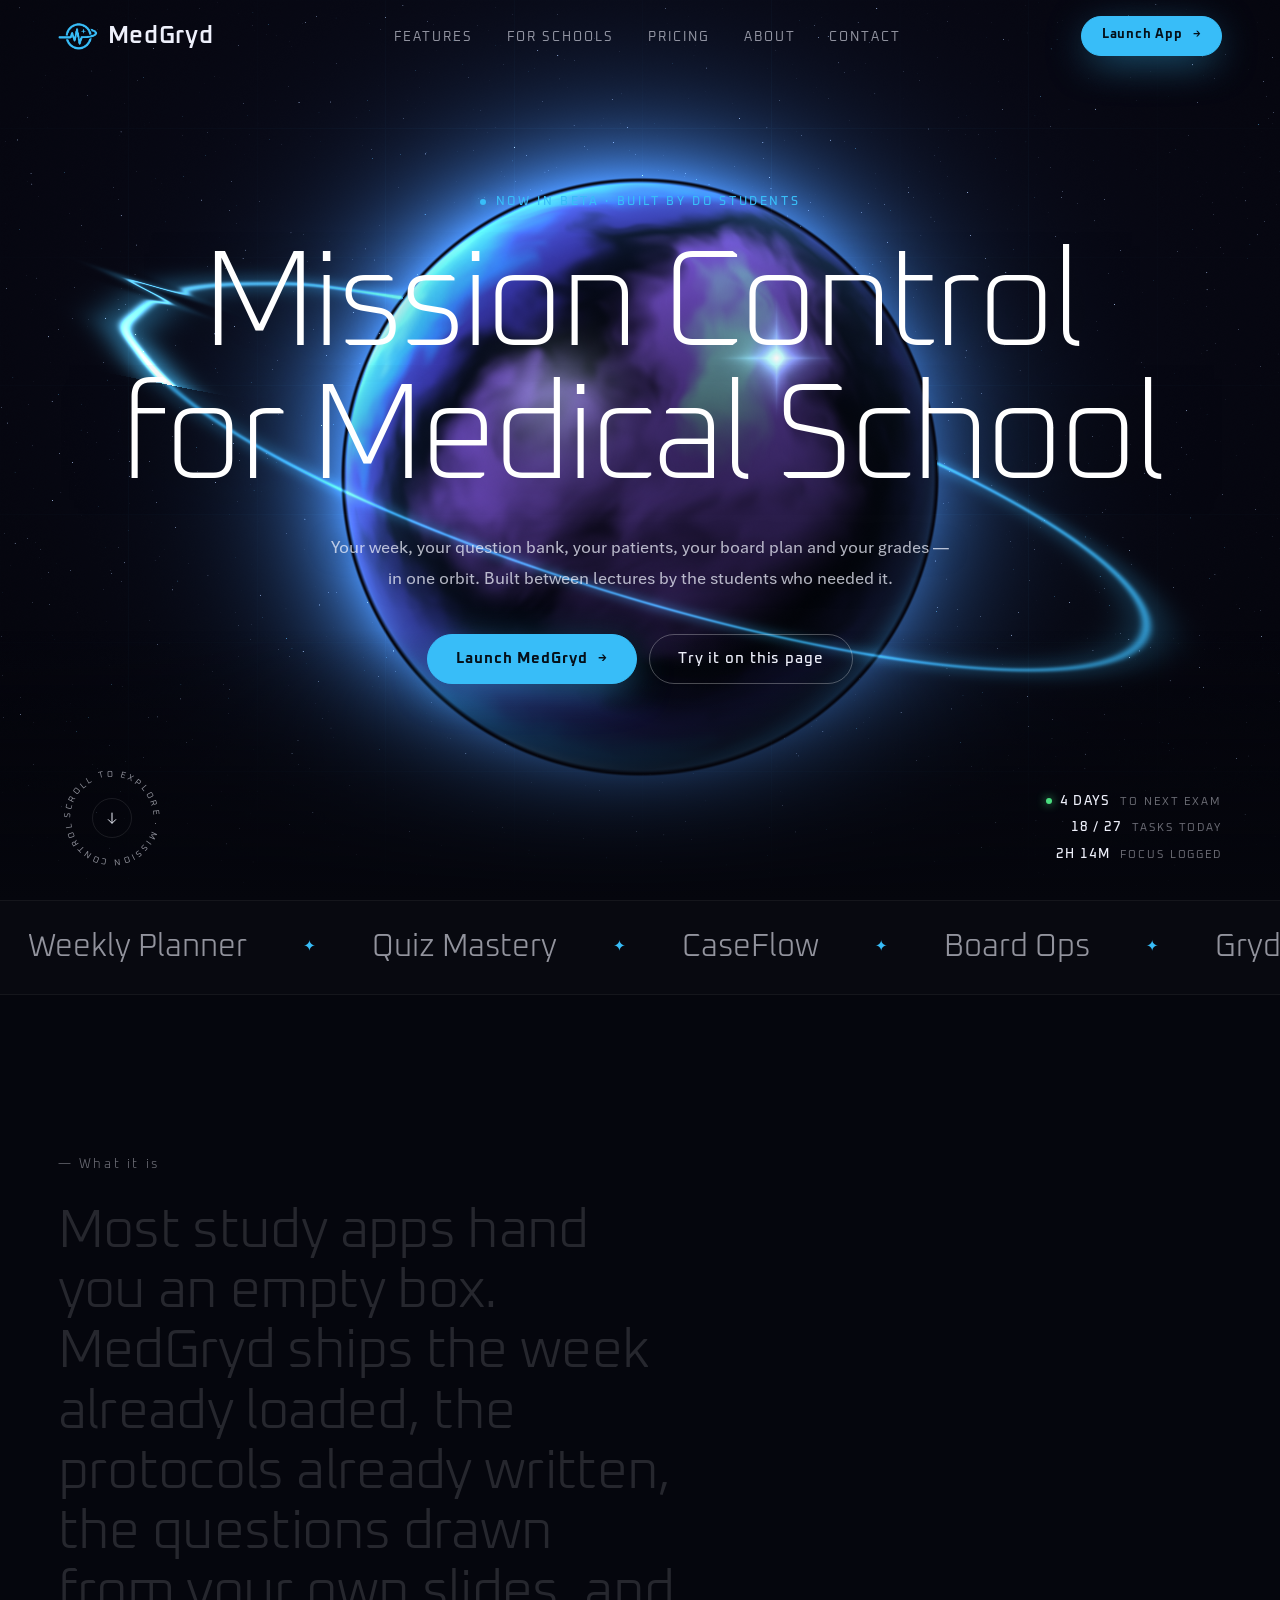
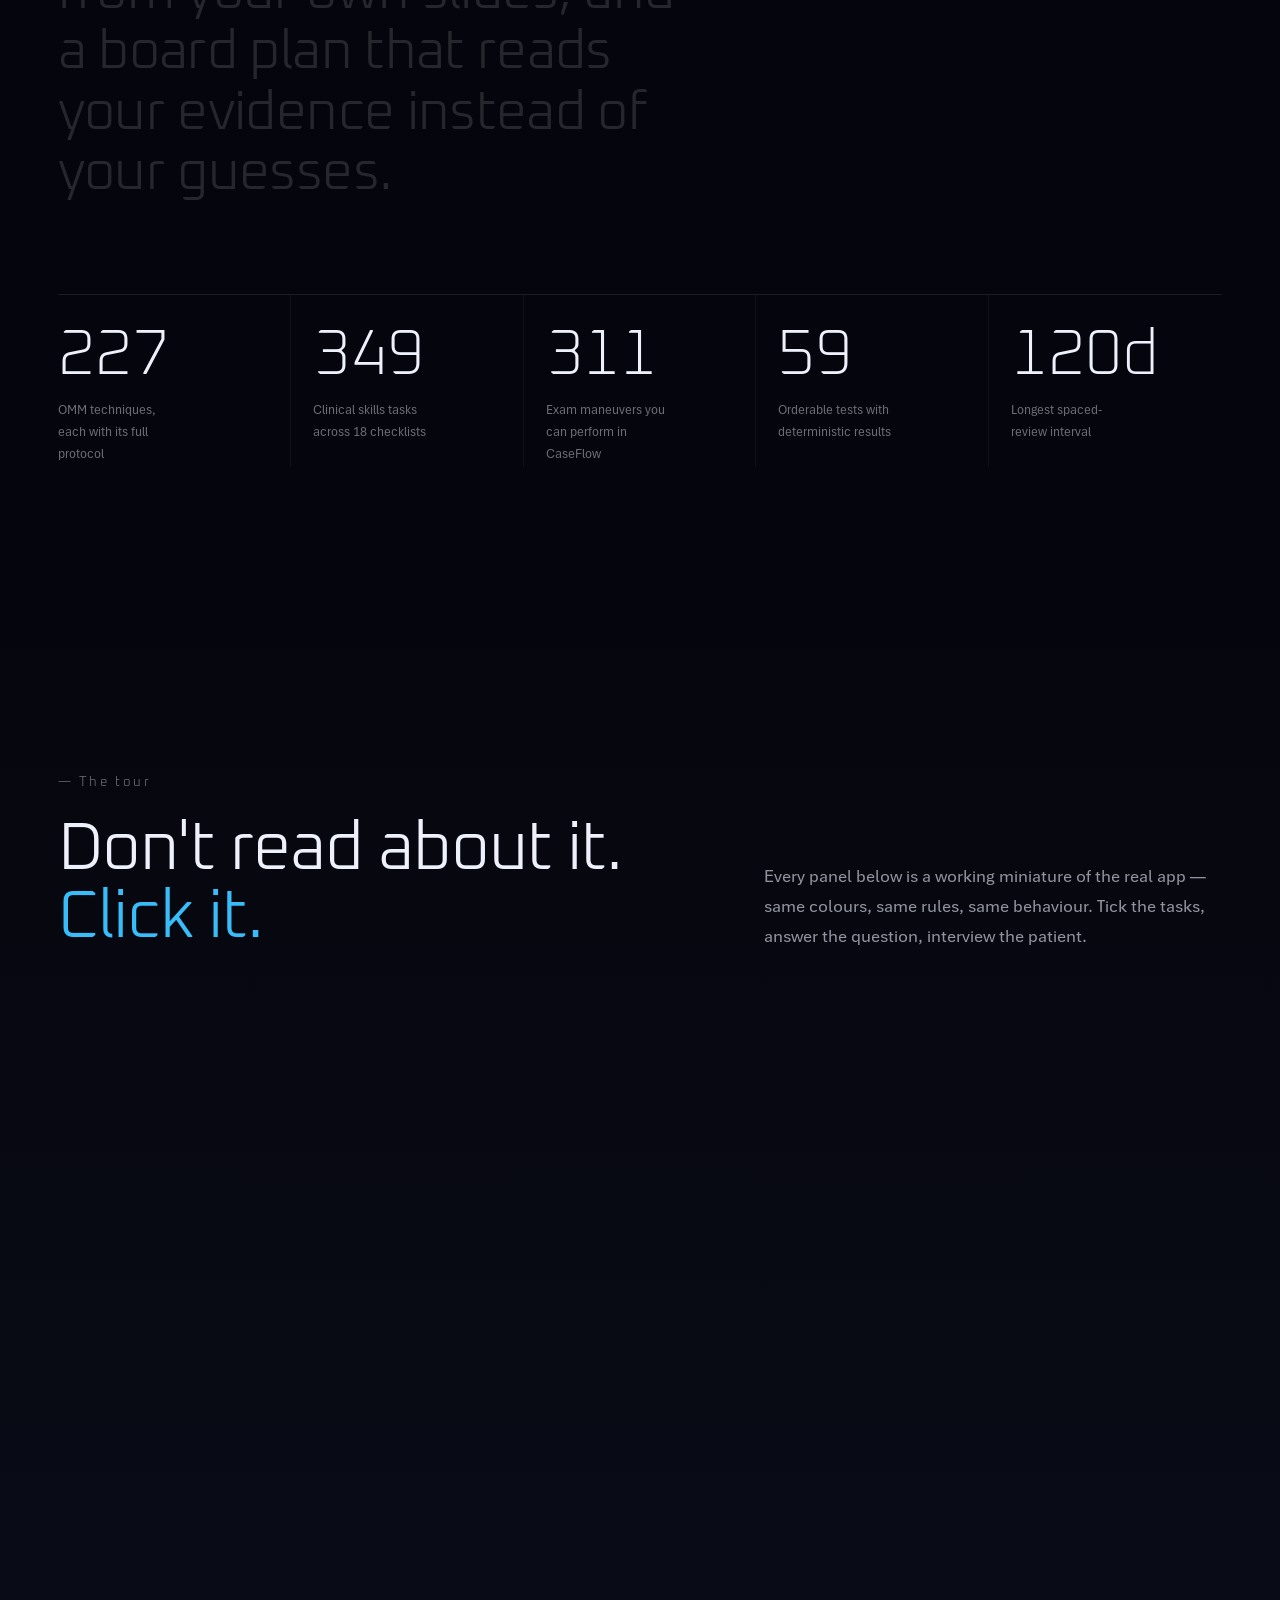
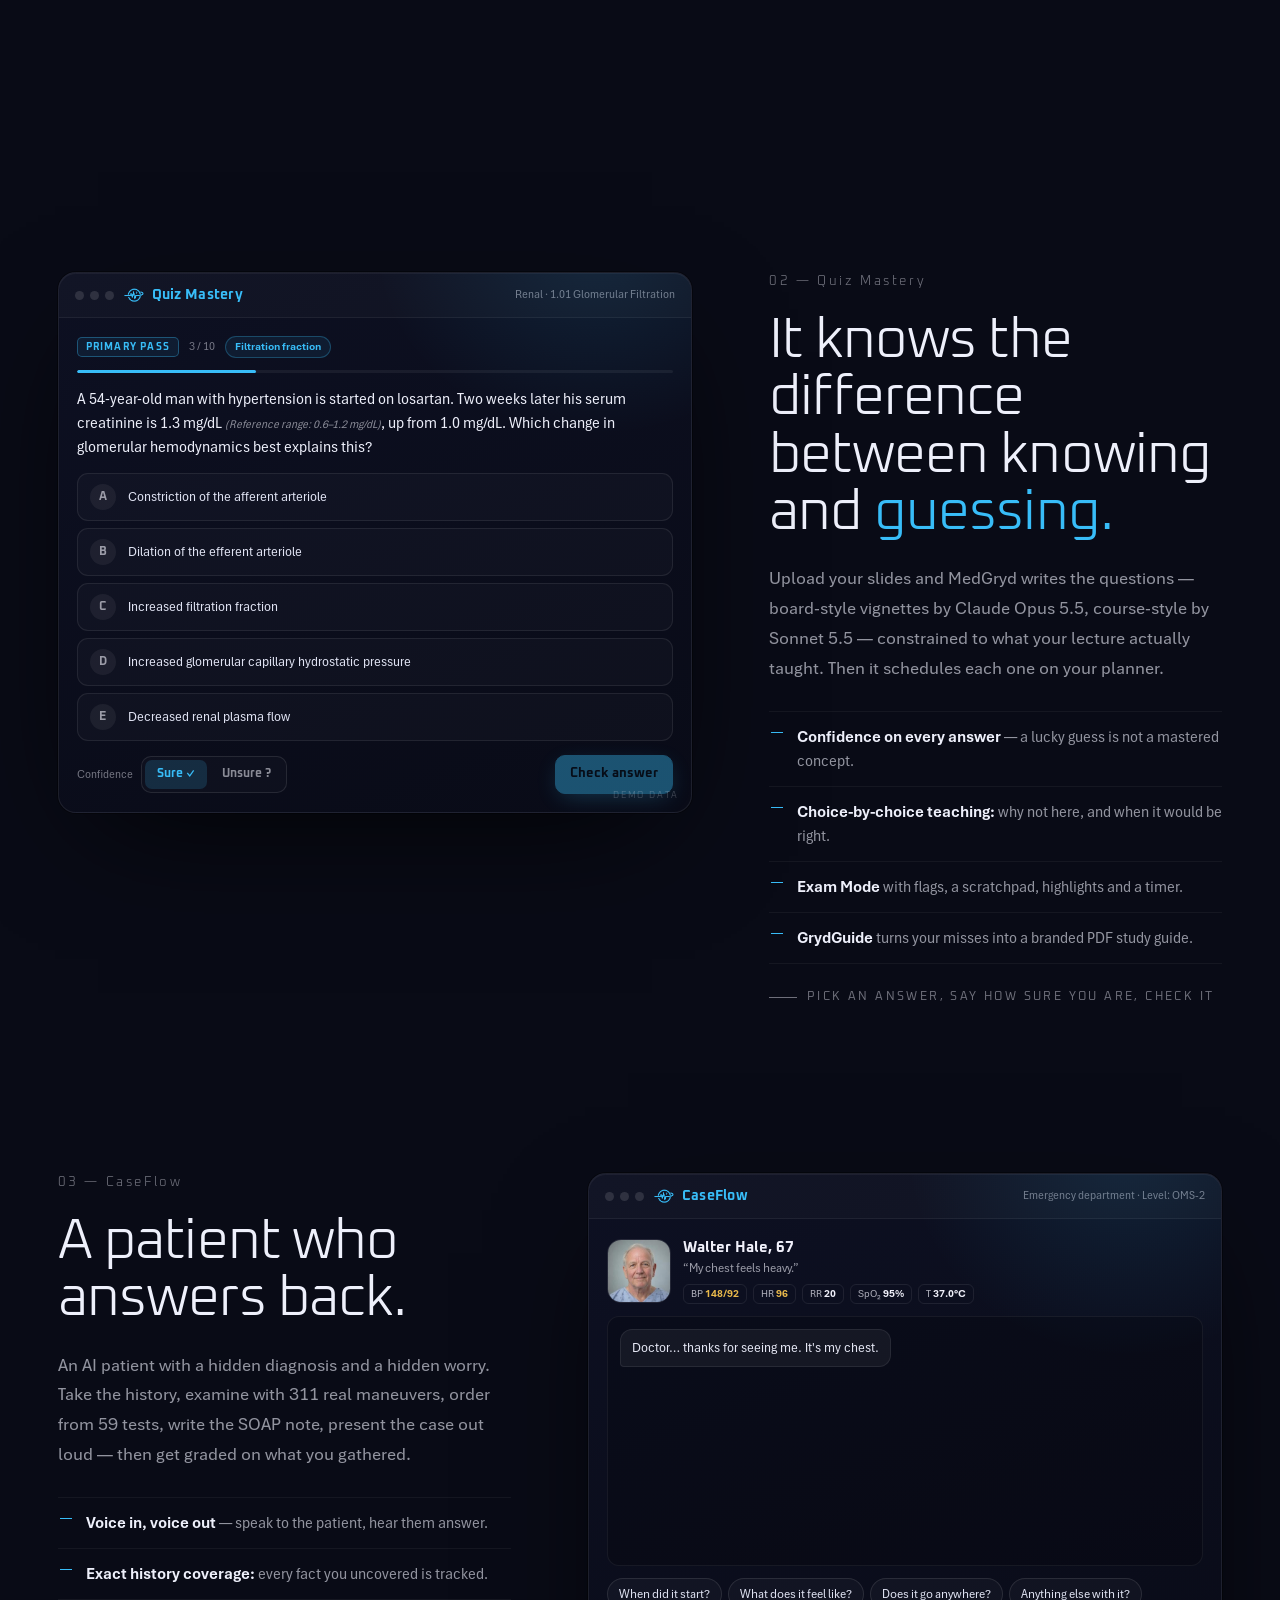
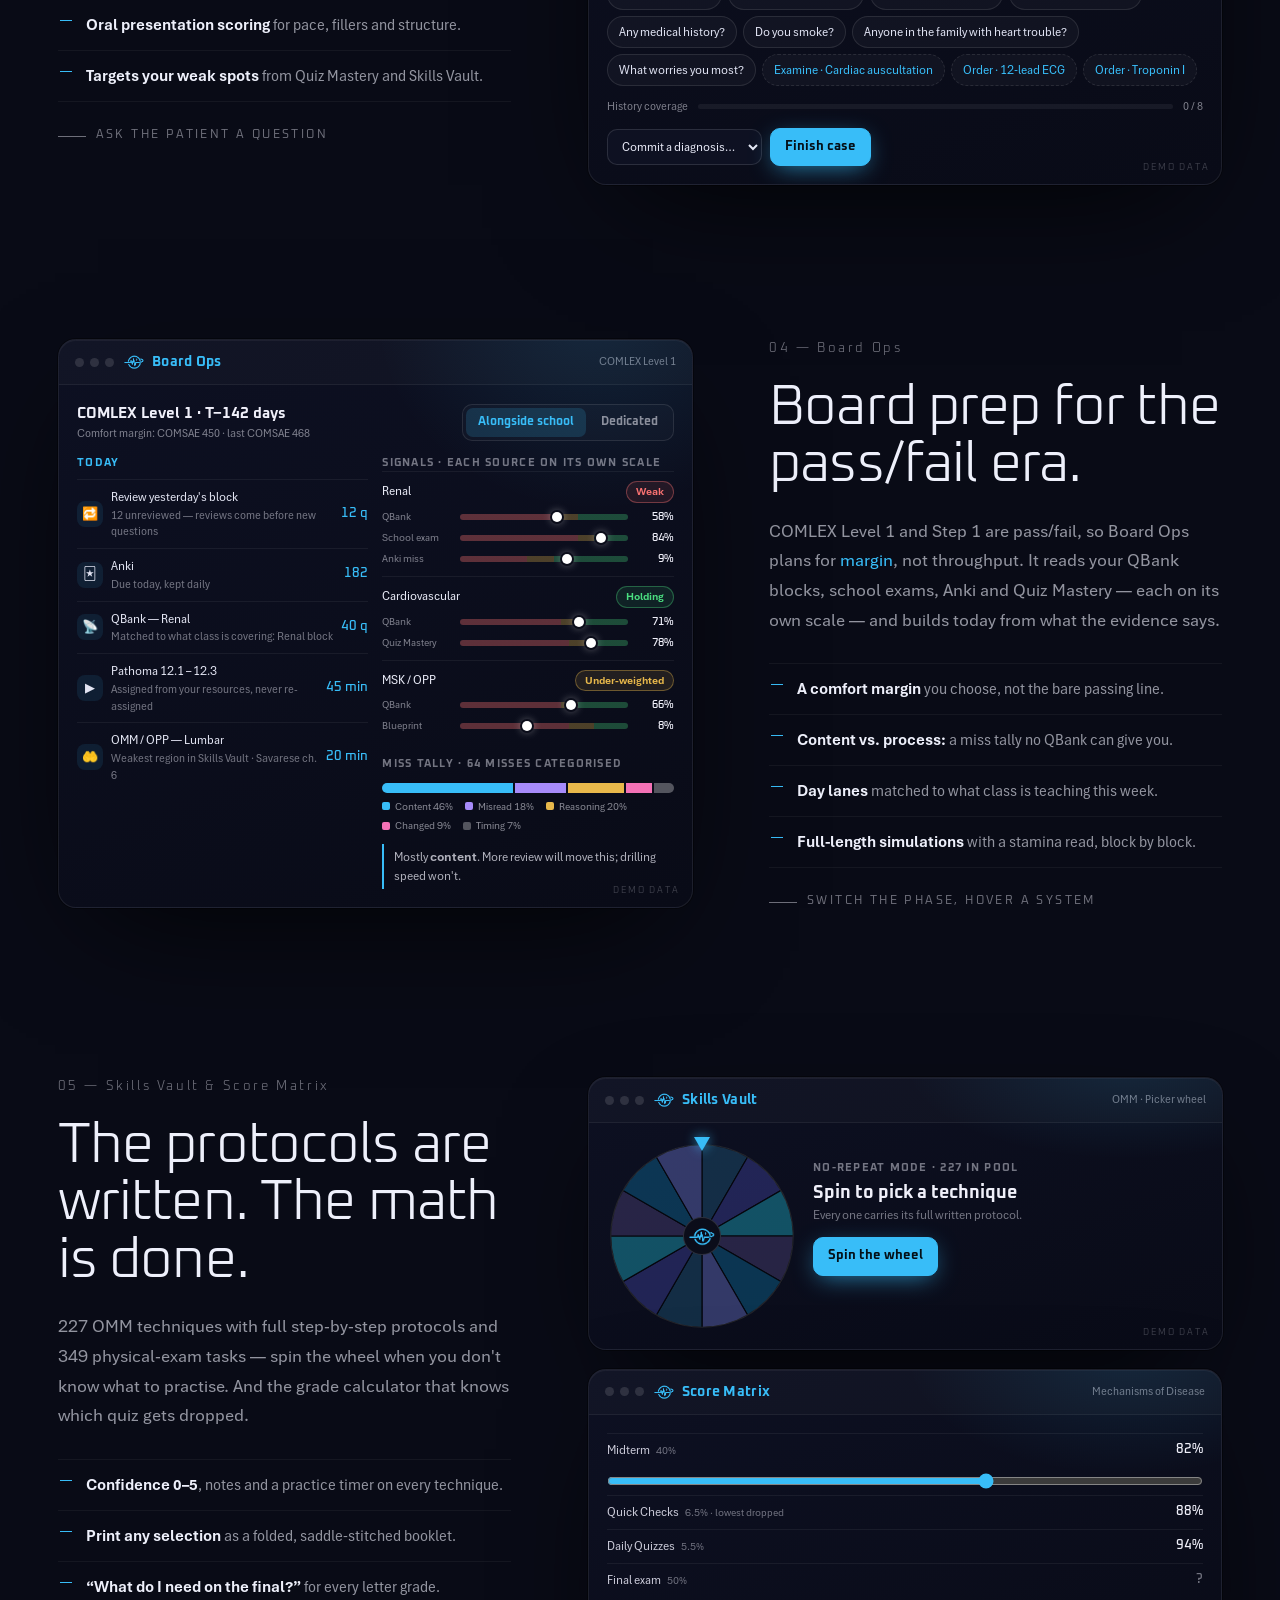
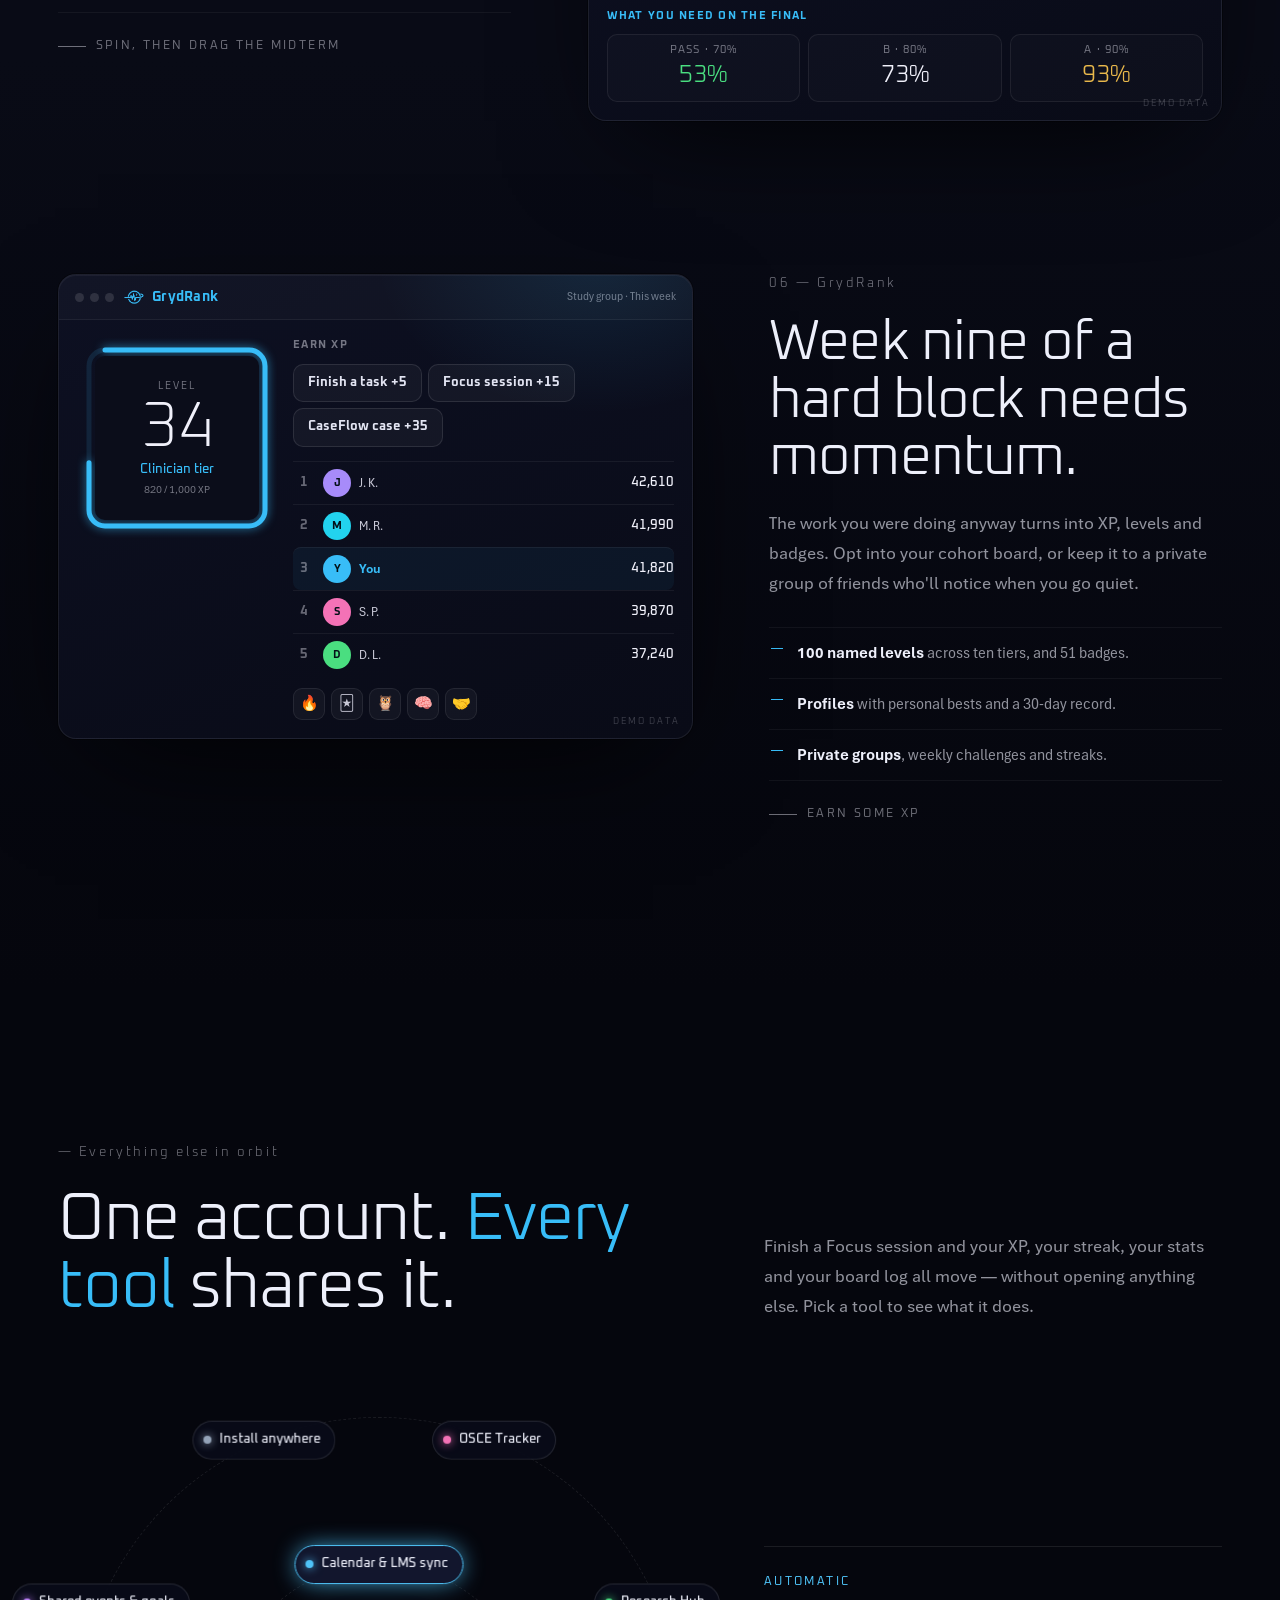
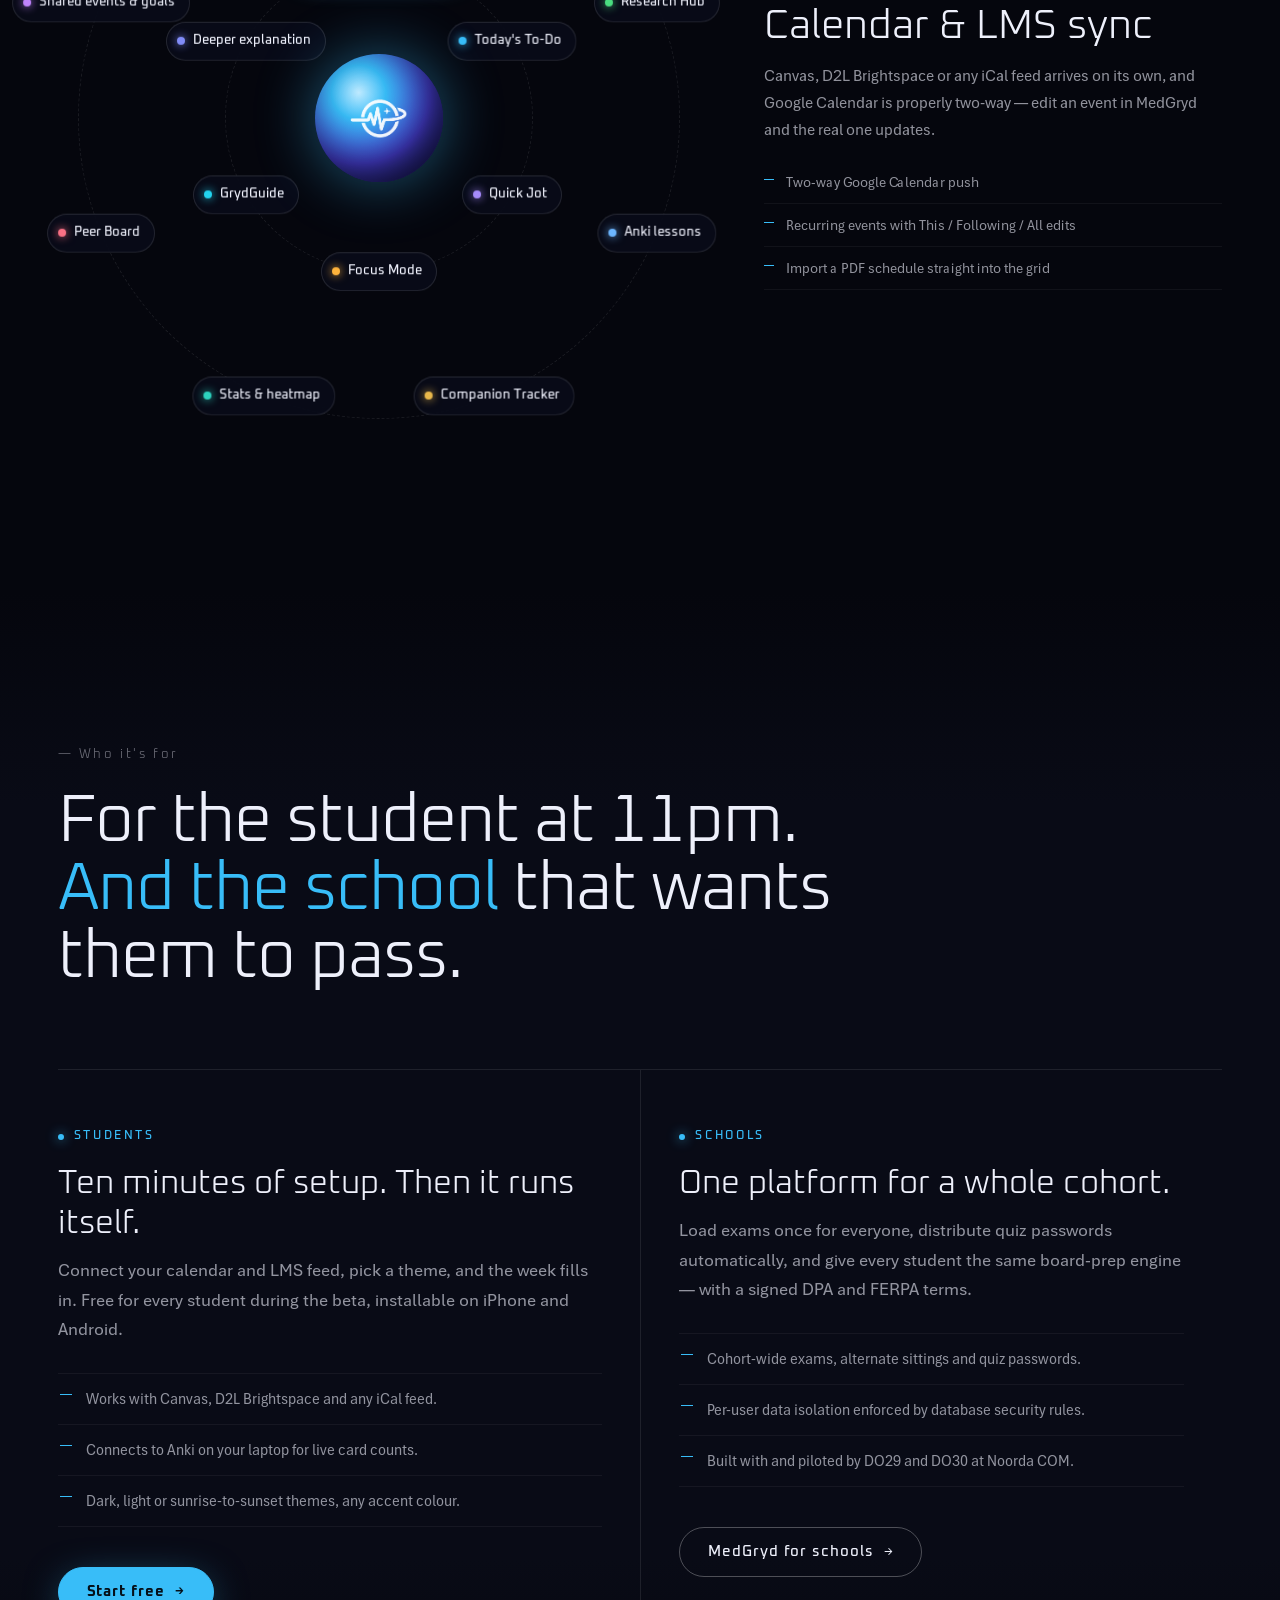
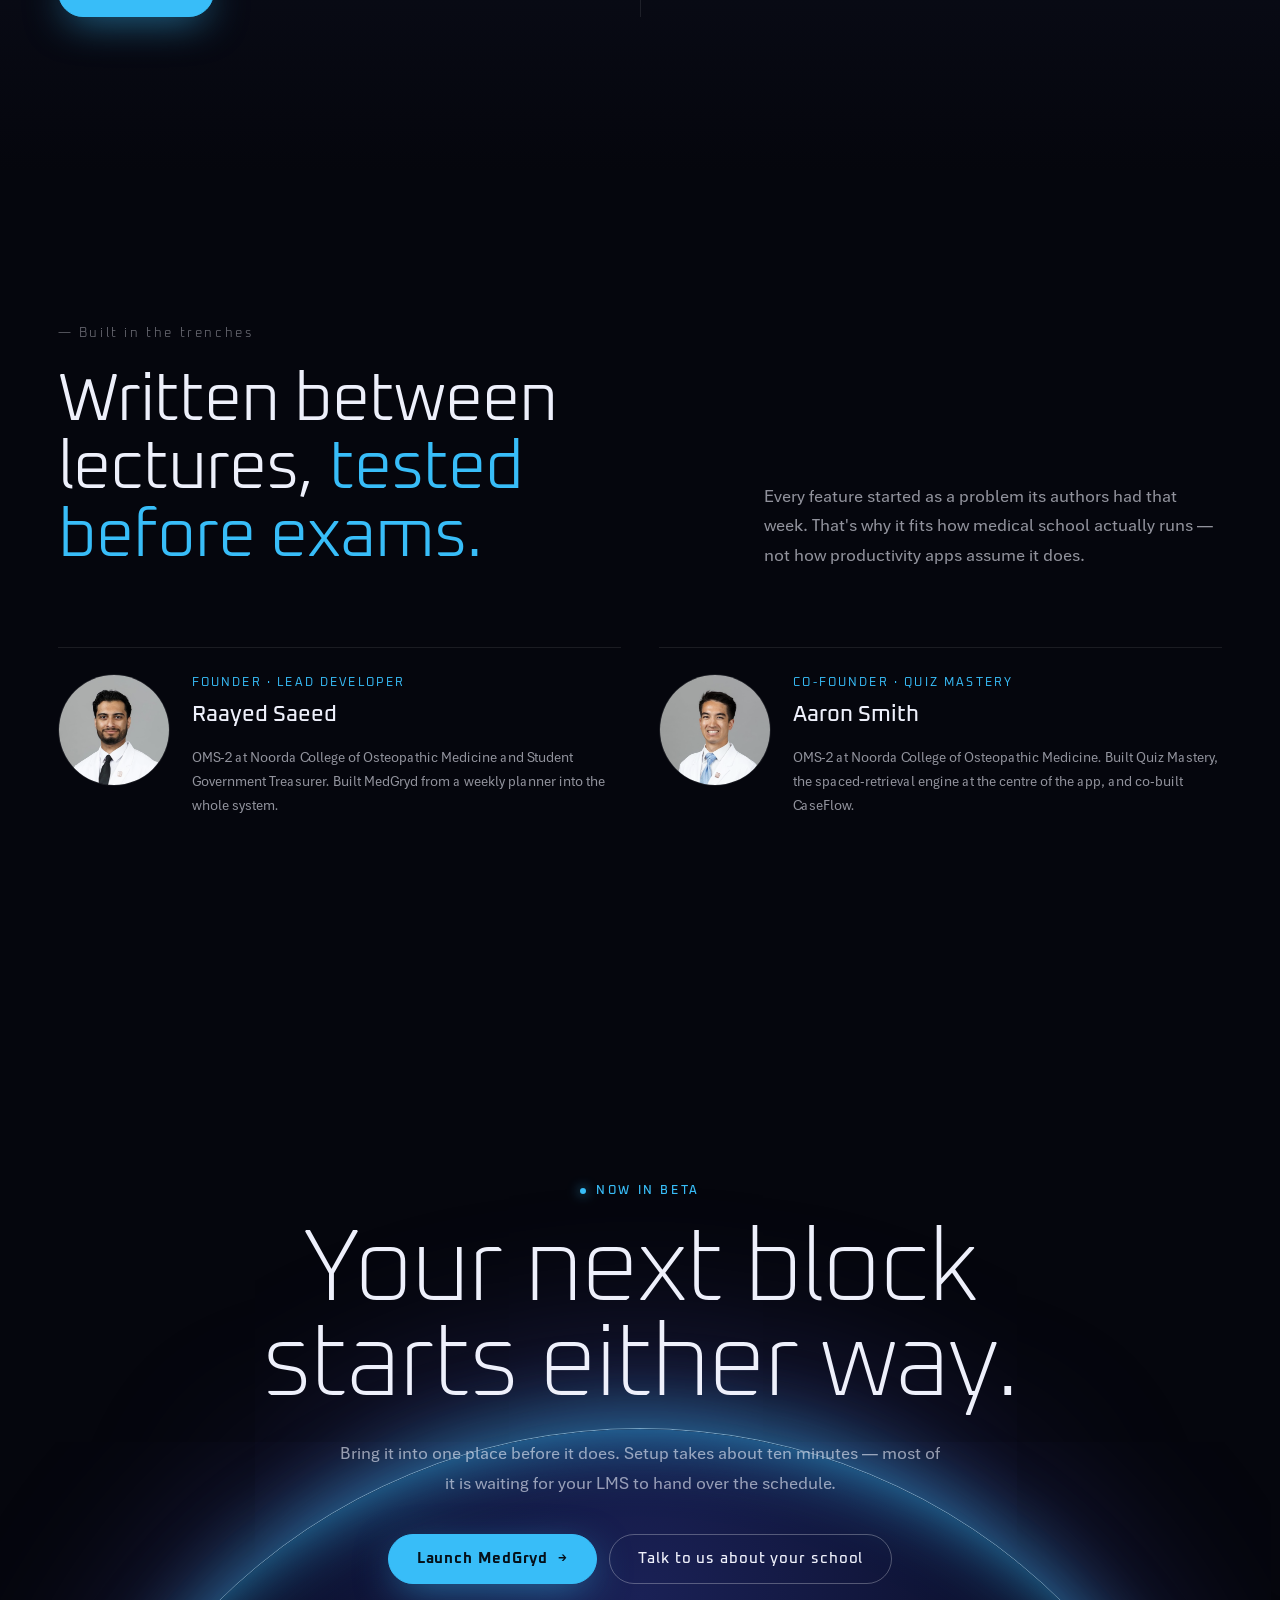
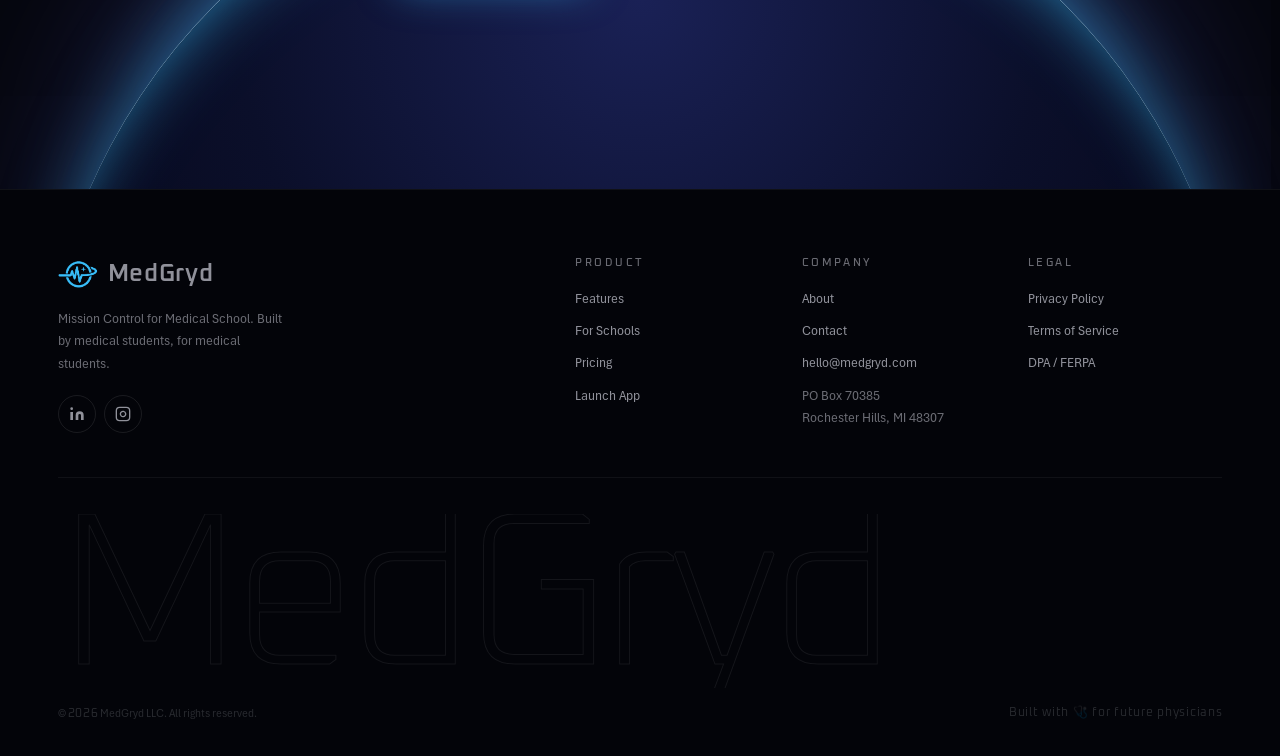
==== index.html @ 4ed54bb3 "MedGryd is now operated by MedGryd LLC Privacy Policy, Terms and DPA name MedGryd LLC as the operato" ====
<!doctype html>
<html lang="en">
<head>
  <meta charset="utf-8" />
  <meta name="viewport" content="width=device-width, initial-scale=1" />
  <title>MedGryd — Mission Control for Medical School</title>
  <meta name="description" content="The study operating system for medical students. A planner already wired to your coursework, a spaced-retrieval engine that separates knowing from guessing, AI question sets from your own slides, simulated patient encounters, a board-prep plan built on your own evidence, 227 OMM protocols and 349 clinical skills tasks." />
  <meta name="theme-color" content="#05060d" />
  <link rel="canonical" href="https://medgryd.com/" />
  <link rel="icon" type="image/svg+xml" href="favicon-1.svg" />
  <meta property="og:type" content="website" />
  <meta property="og:url" content="https://medgryd.com/" />
  <meta property="og:title" content="MedGryd — Mission Control for Medical School" />
  <meta property="og:description" content="Planner, question bank, patient simulator, board plan, OMM protocols and grades — one account, built by medical students." />
  <meta property="og:image" content="https://medgryd.com/uploads/og-image.png" />
  <meta property="og:site_name" content="MedGryd" />
  <meta name="twitter:card" content="summary_large_image" />
  <meta name="twitter:title" content="MedGryd — Mission Control for Medical School" />
  <meta name="twitter:description" content="Planner, question bank, patient simulator, board plan, OMM protocols and grades — one account, built by medical students." />
  <meta name="twitter:image" content="https://medgryd.com/uploads/og-image.png" />
  <script type="application/ld+json">
  {"@context":"https://schema.org","@graph":[
    {"@type":"WebSite","@id":"https://medgryd.com/#website","url":"https://medgryd.com","name":"MedGryd","description":"Mission Control for Medical School","publisher":{"@id":"https://medgryd.com/#organization"}},
    {"@type":"Organization","@id":"https://medgryd.com/#organization","name":"MedGryd","legalName":"MedGryd LLC","foundingDate":"2026-10-06","founder":[{"@type":"Person","name":"Raayed Saeed"},{"@type":"Person","name":"Aaron Smith"}],"url":"https://medgryd.com","logo":{"@type":"ImageObject","url":"https://medgryd.com/uploads/logo-blue.png"},"contactPoint":{"@type":"ContactPoint","email":"hello@medgryd.com","contactType":"customer service"},"sameAs":["https://www.linkedin.com/company/medgryd","https://instagram.com/medgryd"]},
    {"@type":"WebApplication","@id":"https://medgryd.com/#app","name":"MedGryd","url":"https://app.medgryd.com","applicationCategory":"EducationalApplication","operatingSystem":"Web, iOS, Android (installable PWA)","description":"The study operating system for medical students.","offers":{"@type":"Offer","price":"0","priceCurrency":"USD","description":"Free for students during the beta."},"publisher":{"@id":"https://medgryd.com/#organization"}}
  ]}
  </script>
  <link rel="preconnect" href="https://fonts.googleapis.com" />
  <link rel="preconnect" href="https://fonts.gstatic.com" crossorigin />
  <link href="https://fonts.googleapis.com/css2?family=Oxanium:wght@200;300;400;500;600;700&display=swap" rel="stylesheet" />
  <link rel="stylesheet" href="assets/site.css?v=3" />
  <link rel="stylesheet" href="assets/demos.css?v=3" />
  <script src="assets/site.js?v=3" defer></script>
  <script src="assets/planet.js?v=3" defer></script>
  <script src="assets/demos.js?v=3" defer></script>
</head>
<body>
<a class="skip" href="#main">Skip to content</a>

<!--NAV:START-->
<header class="nav" data-page="home">
  <div class="shell">
    <a class="brand" href="/" aria-label="MedGryd home"><img src="uploads/logo-blue.png" alt="" width="40" height="40" /><span>MedGryd</span></a>
    <nav aria-label="Primary">
      <ul class="nav-links">
        <li><a href="features.html">Features</a></li>
        <li><a href="schools.html">For Schools</a></li>
        <li><a href="pricing.html">Pricing</a></li>
        <li><a href="about.html">About</a></li>
        <li><a href="contact.html">Contact</a></li>
      </ul>
    </nav>
    <div class="nav-cta">
      <a class="pill solid sm" href="https://app.medgryd.com" target="_blank" rel="noopener">Launch App <span class="arr" aria-hidden="true">→</span></a>
      <button class="nav-burger" type="button" aria-label="Menu" aria-controls="nav-sheet" aria-expanded="false"><span></span><span></span></button>
    </div>
  </div>
</header>
<div class="nav-sheet" id="nav-sheet">
  <a href="features.html">Features</a>
  <a href="schools.html">For Schools</a>
  <a href="pricing.html">Pricing</a>
  <a href="about.html">About</a>
  <a href="contact.html">Contact</a>
  <a class="pill solid" href="https://app.medgryd.com" target="_blank" rel="noopener">Launch App <span class="arr" aria-hidden="true">→</span></a>
</div>
<!--NAV:END-->

<main id="main">

  <!-- ─── HERO ─────────────────────────────────────────────────────── -->
  <section class="hero" aria-label="Introduction">
    <div class="hero-fallback" aria-hidden="true"></div>
    <canvas class="hero-canvas" data-planet aria-hidden="true"></canvas>
    <div class="hero-inner">
      <div class="eyebrow fade-up d0">Now in beta · Built by DO students</div>
      <h1 class="hero-title">
        <span class="line"><span>Mission Control</span></span>
        <span class="line"><span>for Medical School</span></span>
      </h1>
      <p class="hero-sub fade-up d1">Your week, your question bank, your patients, your board plan and your grades — in one orbit. Built between lectures by the students who needed it.</p>
      <div class="hero-actions fade-up d2">
        <a class="pill solid" href="https://app.medgryd.com" target="_blank" rel="noopener">Launch MedGryd <span class="arr" aria-hidden="true">→</span></a>
        <a class="pill" href="#tour">Try it on this page</a>
      </div>
    </div>

    <a class="scroll-badge fade-up d3" href="#tour" aria-label="Scroll to the tour">
      <svg viewBox="0 0 120 120" aria-hidden="true">
        <defs><path id="circ" d="M60,60 m-46,0 a46,46 0 1,1 92,0 a46,46 0 1,1 -92,0" /></defs>
        <text><textPath href="#circ">Scroll to explore · Mission control · </textPath></text>
      </svg>
      <span class="core"><svg viewBox="0 0 24 24" fill="none" stroke="currentColor" stroke-width="1.5" aria-hidden="true"><path d="M12 4v16M6 14l6 6 6-6"/></svg></span>
    </a>

    <div class="telemetry fade-up d3" data-telemetry aria-hidden="true">
      <div><span class="live"></span><b>4 days</b>to next exam</div>
      <div><b>18 / 27</b>Tasks today</div>
      <div><b>2h 14m</b>Focus logged</div>
    </div>
  </section>

  <div class="marquee" aria-label="Tools in MedGryd">
    <div class="marquee-track">
      <span>Weekly Planner</span><span>Quiz Mastery</span><span>CaseFlow</span><span>Board Ops</span><span>GrydGuide</span><span>Skills Vault</span><span>OSCE Tracker</span><span>Score Matrix</span><span>GrydRank</span><span>Research Hub</span><span>Focus Mode</span><span>Companion Tracker</span><span>Quick Jot</span><span>Peer Board</span><span>Stats</span>
    </div>
  </div>

  <!-- ─── MANIFESTO ────────────────────────────────────────────────── -->
  <section class="section">
    <div class="shell">
      <span class="idx reveal">— What it is</span>
      <p class="manifesto" data-manifesto style="margin-top:26px">Most study apps hand you an empty box. MedGryd ships the week already <em>loaded,</em> the protocols already <em>written,</em> the questions drawn from <em>your own slides,</em> and a board plan that reads your <em>evidence</em> instead of your guesses.</p>

      <div class="stats reveal">
        <div class="stat"><b data-count="227">227</b><span>OMM techniques, each with its full protocol</span></div>
        <div class="stat"><b data-count="349">349</b><span>Clinical skills tasks across 18 checklists</span></div>
        <div class="stat"><b data-count="311">311</b><span>Exam maneuvers you can perform in CaseFlow</span></div>
        <div class="stat"><b data-count="59">59</b><span>Orderable tests with deterministic results</span></div>
        <div class="stat"><b data-count="120" data-suffix="d">120d</b><span>Longest spaced-review interval</span></div>
      </div>
    </div>
  </section>

  <!-- ─── TOUR ─────────────────────────────────────────────────────── -->
  <section class="section band" id="tour">
    <div class="shell">
      <div class="sec-head reveal">
        <div>
          <span class="idx">— The tour</span>
          <h2 class="h2">Don't read about it. <em>Click it.</em></h2>
        </div>
        <p class="lede">Every panel below is a working miniature of the real app — same colours, same rules, same behaviour. Tick the tasks, answer the question, interview the patient.</p>
      </div>

      <!-- 01 Planner -->
      <article class="feature" aria-labelledby="f-plan">
        <div class="feature-copy reveal">
          <span class="idx">01 — The week</span>
          <h3 class="h2" id="f-plan">A planner that already has your week in it.</h3>
          <p class="lede">Canvas or Brightspace assignments, Google Calendar events and quiz passwords land on their own. Subtasks count as real units of work, so ten Anki decks score as ten — not one.</p>
          <ul class="ticks">
            <li><b>Two-way Google Calendar</b> — edit here, it changes there.</li>
            <li><b>Subtask groups</b> with done-out-of-total counts and live progress.</li>
            <li><b>Quiz reviews and board blocks</b> place themselves on the right day.</li>
            <li><b>A personal Productivity Score</b> measured against your own average.</li>
          </ul>
          <p class="try">Tick a task — or open the Anki group</p>
        </div>
        <div class="reveal" data-delay="120"><div data-demo="planner"></div></div>
      </article>

      <!-- 02 Quiz Mastery -->
      <article class="feature flip" aria-labelledby="f-qm">
        <div class="feature-copy reveal">
          <span class="idx">02 — Quiz Mastery</span>
          <h3 class="h2" id="f-qm">It knows the difference between knowing and <em>guessing.</em></h3>
          <p class="lede">Upload your slides and MedGryd writes the questions — board-style vignettes by Claude Opus 5.5, course-style by Sonnet 5.5 — constrained to what your lecture actually taught. Then it schedules each one on your planner.</p>
          <ul class="ticks">
            <li><b>Confidence on every answer</b> — a lucky guess is not a mastered concept.</li>
            <li><b>Choice-by-choice teaching:</b> why not here, and when it would be right.</li>
            <li><b>Exam Mode</b> with flags, a scratchpad, highlights and a timer.</li>
            <li><b>GrydGuide</b> turns your misses into a branded PDF study guide.</li>
          </ul>
          <p class="try">Pick an answer, say how sure you are, check it</p>
        </div>
        <div class="reveal" data-delay="120"><div data-demo="quiz"></div></div>
      </article>

      <!-- 03 CaseFlow -->
      <article class="feature" aria-labelledby="f-cf">
        <div class="feature-copy reveal">
          <span class="idx">03 — CaseFlow</span>
          <h3 class="h2" id="f-cf">A patient who answers back.</h3>
          <p class="lede">An AI patient with a hidden diagnosis and a hidden worry. Take the history, examine with 311 real maneuvers, order from 59 tests, write the SOAP note, present the case out loud — then get graded on what you gathered.</p>
          <ul class="ticks">
            <li><b>Voice in, voice out</b> — speak to the patient, hear them answer.</li>
            <li><b>Exact history coverage:</b> every fact you uncovered is tracked.</li>
            <li><b>Oral presentation scoring</b> for pace, fillers and structure.</li>
            <li><b>Targets your weak spots</b> from Quiz Mastery and Skills Vault.</li>
          </ul>
          <p class="try">Ask the patient a question</p>
        </div>
        <div class="reveal" data-delay="120"><div data-demo="caseflow"></div></div>
      </article>

      <!-- 04 Board Ops -->
      <article class="feature flip" aria-labelledby="f-bo">
        <div class="feature-copy reveal">
          <span class="idx">04 — Board Ops</span>
          <h3 class="h2" id="f-bo">Board prep for the pass/fail era.</h3>
          <p class="lede">COMLEX Level 1 and Step 1 are pass/fail, so Board Ops plans for <em>margin</em>, not throughput. It reads your QBank blocks, school exams, Anki and Quiz Mastery — each on its own scale — and builds today from what the evidence says.</p>
          <ul class="ticks">
            <li><b>A comfort margin</b> you choose, not the bare passing line.</li>
            <li><b>Content vs. process:</b> a miss tally no QBank can give you.</li>
            <li><b>Day lanes</b> matched to what class is teaching this week.</li>
            <li><b>Full-length simulations</b> with a stamina read, block by block.</li>
          </ul>
          <p class="try">Switch the phase, hover a system</p>
        </div>
        <div class="reveal" data-delay="120"><div data-demo="boards"></div></div>
      </article>

      <!-- 05 Skills + Grades -->
      <article class="feature" aria-labelledby="f-sv">
        <div class="feature-copy reveal">
          <span class="idx">05 — Skills Vault & Score Matrix</span>
          <h3 class="h2" id="f-sv">The protocols are written. The math is done.</h3>
          <p class="lede">227 OMM techniques with full step-by-step protocols and 349 physical-exam tasks — spin the wheel when you don't know what to practise. And the grade calculator that knows which quiz gets dropped.</p>
          <ul class="ticks">
            <li><b>Confidence 0–5</b>, notes and a practice timer on every technique.</li>
            <li><b>Print any selection</b> as a folded, saddle-stitched booklet.</li>
            <li><b>“What do I need on the final?”</b> for every letter grade.</li>
          </ul>
          <p class="try">Spin, then drag the midterm</p>
        </div>
        <div class="reveal" data-delay="120"><div class="demo-pair"><div data-demo="wheel"></div><div data-demo="grades"></div></div></div>
      </article>

      <!-- 06 GrydRank -->
      <article class="feature flip" aria-labelledby="f-gr">
        <div class="feature-copy reveal">
          <span class="idx">06 — GrydRank</span>
          <h3 class="h2" id="f-gr">Week nine of a hard block needs momentum.</h3>
          <p class="lede">The work you were doing anyway turns into XP, levels and badges. Opt into your cohort board, or keep it to a private group of friends who'll notice when you go quiet.</p>
          <ul class="ticks">
            <li><b>100 named levels</b> across ten tiers, and 51 badges.</li>
            <li><b>Profiles</b> with personal bests and a 30-day record.</li>
            <li><b>Private groups</b>, weekly challenges and streaks.</li>
          </ul>
          <p class="try">Earn some XP</p>
        </div>
        <div class="reveal" data-delay="120"><div data-demo="rank"></div></div>
      </article>
    </div>
  </section>

  <!-- ─── EVERYTHING ELSE: ORBIT ──────────────────────────────────── -->
  <section class="section" id="orbit">
    <div class="shell">
      <div class="sec-head reveal">
        <div>
          <span class="idx">— Everything else in orbit</span>
          <h2 class="h2">One account. <em>Every tool</em> shares it.</h2>
        </div>
        <p class="lede">Finish a Focus session and your XP, your streak, your stats and your board log all move — without opening anything else. Pick a tool to see what it does.</p>
      </div>
      <div class="orbit-wrap reveal" data-demo="orbit"></div>
    </div>
  </section>

  <!-- ─── AUDIENCES ────────────────────────────────────────────────── -->
  <section class="section band" id="who">
    <div class="shell">
      <div class="sec-head reveal">
        <div>
          <span class="idx">— Who it's for</span>
          <h2 class="h2">For the student at 11pm. <em>And the school</em> that wants them to pass.</h2>
        </div>
      </div>
      <div class="split reveal">
        <div>
          <div class="eyebrow">Students</div>
          <h3 class="h3" style="margin:16px 0 12px;font-size:clamp(24px,2.6vw,34px);font-weight:300">Ten minutes of setup. Then it runs itself.</h3>
          <p class="lede">Connect your calendar and LMS feed, pick a theme, and the week fills in. Free for every student during the beta, installable on iPhone and Android.</p>
          <ul class="ticks">
            <li>Works with Canvas, D2L Brightspace and any iCal feed.</li>
            <li>Connects to Anki on your laptop for live card counts.</li>
            <li>Dark, light or sunrise-to-sunset themes, any accent colour.</li>
          </ul>
          <div class="hero-actions" style="justify-content:flex-start"><a class="pill solid" href="https://app.medgryd.com" target="_blank" rel="noopener">Start free <span class="arr" aria-hidden="true">→</span></a></div>
        </div>
        <div>
          <div class="eyebrow">Schools</div>
          <h3 class="h3" style="margin:16px 0 12px;font-size:clamp(24px,2.6vw,34px);font-weight:300">One platform for a whole cohort.</h3>
          <p class="lede">Load exams once for everyone, distribute quiz passwords automatically, and give every student the same board-prep engine — with a signed DPA and FERPA terms.</p>
          <ul class="ticks">
            <li>Cohort-wide exams, alternate sittings and quiz passwords.</li>
            <li>Per-user data isolation enforced by database security rules.</li>
            <li>Built with and piloted by DO29 and DO30 at Noorda COM.</li>
          </ul>
          <div class="hero-actions" style="justify-content:flex-start"><a class="pill" href="schools.html">MedGryd for schools <span class="arr" aria-hidden="true">→</span></a></div>
        </div>
      </div>
    </div>
  </section>

  <!-- ─── FOUNDERS ─────────────────────────────────────────────────── -->
  <section class="section">
    <div class="shell">
      <div class="sec-head reveal">
        <div>
          <span class="idx">— Built in the trenches</span>
          <h2 class="h2">Written between lectures, <em>tested before exams.</em></h2>
        </div>
        <p class="lede">Every feature started as a problem its authors had that week. That's why it fits how medical school actually runs — not how productivity apps assume it does.</p>
      </div>
      <div class="people reveal">
        <div class="person">
          <img src="uploads/raayed-crop.png" alt="Raayed Saeed" width="112" height="112" loading="lazy" />
          <div>
            <div class="role">Founder · Lead developer</div>
            <h3>Raayed Saeed</h3>
            <p>OMS-2 at Noorda College of Osteopathic Medicine and Student Government Treasurer. Built MedGryd from a weekly planner into the whole system.</p>
          </div>
        </div>
        <div class="person">
          <img src="uploads/aaron-crop.png" alt="Aaron Smith" width="112" height="112" loading="lazy" />
          <div>
            <div class="role">Co-founder · Quiz Mastery</div>
            <h3>Aaron Smith</h3>
            <p>OMS-2 at Noorda College of Osteopathic Medicine. Built Quiz Mastery, the spaced-retrieval engine at the centre of the app, and co-built CaseFlow.</p>
          </div>
        </div>
      </div>
    </div>
  </section>

  <!-- ─── CLOSER ───────────────────────────────────────────────────── -->
  <section class="closer">
    <div class="glow" aria-hidden="true"></div>
    <div class="shell">
      <span class="eyebrow reveal">Now in beta</span>
      <h2 class="display reveal" style="margin-top:22px">Your next block<br />starts either way.</h2>
      <p class="lede reveal">Bring it into one place before it does. Setup takes about ten minutes — most of it is waiting for your LMS to hand over the schedule.</p>
      <div class="hero-actions reveal">
        <a class="pill solid" href="https://app.medgryd.com" target="_blank" rel="noopener">Launch MedGryd <span class="arr" aria-hidden="true">→</span></a>
        <a class="pill" href="contact.html">Talk to us about your school</a>
      </div>
    </div>
  </section>
</main>

<!--FOOTER:START-->
<footer class="footer">
  <div class="shell">
    <div class="footer-top">
      <div>
        <a class="brand" href="/" aria-label="MedGryd home"><img src="uploads/logo-blue.png" alt="" width="40" height="40" /><span>MedGryd</span></a>
        <p class="tagline">Mission Control for Medical School. Built by medical students, for medical students.</p>
        <div class="socials">
          <a href="https://www.linkedin.com/company/medgryd" target="_blank" rel="noopener" aria-label="MedGryd on LinkedIn"><svg width="16" height="16" viewBox="0 0 24 24" fill="currentColor" aria-hidden="true"><path d="M16 8a6 6 0 0 1 6 6v7h-4v-7a2 2 0 0 0-4 0v7h-4v-7a6 6 0 0 1 6-6zM2 9h4v12H2z"/><circle cx="4" cy="4" r="2"/></svg></a>
          <a href="https://instagram.com/medgryd" target="_blank" rel="noopener" aria-label="MedGryd on Instagram"><svg width="16" height="16" viewBox="0 0 24 24" fill="none" stroke="currentColor" stroke-width="2" aria-hidden="true"><rect x="2" y="2" width="20" height="20" rx="5"/><path d="M16 11.37A4 4 0 1 1 12.63 8 4 4 0 0 1 16 11.37z"/><path d="M17.5 6.5h.01"/></svg></a>
        </div>
      </div>
      <div>
        <h4>Product</h4>
        <ul><li><a href="features.html">Features</a></li><li><a href="schools.html">For Schools</a></li><li><a href="pricing.html">Pricing</a></li><li><a href="https://app.medgryd.com" target="_blank" rel="noopener">Launch App</a></li></ul>
      </div>
      <div>
        <h4>Company</h4>
        <ul><li><a href="about.html">About</a></li><li><a href="contact.html">Contact</a></li><li><a href="mailto:hello@medgryd.com">hello@medgryd.com</a></li></ul>
        <address>PO Box 70385<br />Rochester Hills, MI 48307</address>
      </div>
      <div>
        <h4>Legal</h4>
        <ul><li><a href="privacy.html">Privacy Policy</a></li><li><a href="terms.html">Terms of Service</a></li><li><a href="dpa.html">DPA / FERPA</a></li></ul>
      </div>
    </div>
    <div class="footer-word" aria-hidden="true">MedGryd</div>
    <div class="footer-bot"><span>© <span data-year>2026</span> MedGryd LLC. All rights reserved.</span><span>Built with 🩺 for future physicians</span></div>
  </div>
</footer>
<!--FOOTER:END-->
</body>
</html>
---- assets/site.css ----
/* MedGryd marketing site.
   Editorial restraint (hairlines, pill actions, whisper-weight display type, patient motion)
   wrapped around one expressive gesture: the planet. Colours and type are the app's own —
   Oxanium for anything that names a thing, Aptos Narrow for anything that is read. */

@font-face { font-family: "Aptos Narrow"; src: url("../uploads/Aptos-Narrow.ttf") format("truetype"); font-weight: 400; font-display: swap; }
@font-face { font-family: "Aptos Narrow"; src: url("../uploads/Aptos-Narrow-Bold.ttf") format("truetype"); font-weight: 700; font-display: swap; }

:root {
  --bg: #05060d;
  --bg-2: #090b16;
  --bg-3: #0e1122;
  --ink: #eef0fb;
  --ink-2: rgba(238, 240, 251, 0.74);
  --dim: rgba(238, 240, 251, 0.6);
  --muted: rgba(238, 240, 251, 0.44);
  --faint: rgba(238, 240, 251, 0.16);
  --hair: rgba(255, 255, 255, 0.09);
  --hair-2: rgba(255, 255, 255, 0.05);
  --surface: rgba(255, 255, 255, 0.035);
  --surface-2: rgba(255, 255, 255, 0.06);
  --panel: #0b0d1a;

  --accent: #38bdf8;
  --accent-rgb: 56, 189, 248;
  --accent-ink: #051019;
  --cyan: #67e8f9;
  --indigo: #6366f1;
  --violet: #a78bfa;
  --ok: #4ade80;
  --warn: #e8b84b;
  --crit: #f87171;

  --display: "Oxanium", "Aptos Narrow", system-ui, sans-serif;
  --body: "Aptos Narrow", "Aptos", "Segoe UI", system-ui, sans-serif;

  --glide: cubic-bezier(0.19, 1, 0.22, 1);
  --out: cubic-bezier(0.23, 1, 0.32, 1);

  --gutter: clamp(16px, 4.5vw, 72px);
  --measure: 1200px;
  --section: clamp(96px, 12vw, 176px);
}

*, *::before, *::after { box-sizing: border-box; }
html { -webkit-text-size-adjust: 100%; scroll-behavior: smooth; }
@media (prefers-reduced-motion: reduce) { html { scroll-behavior: auto; } }
body {
  margin: 0;
  background: var(--bg);
  color: var(--ink-2);
  font-family: var(--body);
  font-size: 17px;
  line-height: 1.6;
  -webkit-font-smoothing: antialiased;
  overflow-x: hidden;
}
img, svg, canvas { display: block; max-width: 100%; }
a { color: inherit; }
button { font: inherit; color: inherit; }
::selection { background: rgba(var(--accent-rgb), 0.35); color: #fff; }
:focus-visible { outline: 2px solid var(--accent); outline-offset: 3px; border-radius: 6px; }

.sr-only { position: absolute; width: 1px; height: 1px; overflow: hidden; clip: rect(0 0 0 0); white-space: nowrap; }
.skip { position: absolute; left: 16px; top: -60px; z-index: 200; background: var(--accent); color: var(--accent-ink); padding: 10px 16px; border-radius: 999px; font-family: var(--display); font-weight: 700; text-decoration: none; }
.skip:focus { top: 12px; }

.shell { width: 100%; max-width: calc(var(--measure) + var(--gutter) * 2); margin: 0 auto; padding: 0 var(--gutter); }

/* ── Type ─────────────────────────────────────────────────────────────── */
.eyebrow {
  display: inline-flex; align-items: center; gap: 10px;
  font-family: var(--display); font-weight: 500; font-size: 12px;
  letter-spacing: 0.22em; text-transform: uppercase; color: var(--accent);
}
.eyebrow::before { content: ""; width: 6px; height: 6px; border-radius: 50%; background: var(--accent); box-shadow: 0 0 12px rgba(var(--accent-rgb), 0.9); }
.eyebrow.plain::before { display: none; }
.idx { font-family: var(--display); font-weight: 300; font-size: 13px; letter-spacing: 0.2em; color: var(--muted); }

.display {
  font-family: var(--display); font-weight: 200; color: var(--ink);
  font-size: clamp(44px, 8.4vw, 132px); line-height: 0.92; letter-spacing: -0.02em; margin: 0;
}
.h2 {
  font-family: var(--display); font-weight: 300; color: var(--ink);
  font-size: clamp(34px, 5.2vw, 76px); line-height: 1.02; letter-spacing: -0.015em; margin: 0;
}
/* Neither face ships an italic here, so emphasis is colour, never a synthesised slant. */
em { font-style: normal; color: var(--accent); }
.h3 { font-family: var(--display); font-weight: 500; color: var(--ink); font-size: clamp(20px, 2vw, 26px); line-height: 1.2; margin: 0; }
.lede { font-size: clamp(17px, 1.45vw, 20px); line-height: 1.6; color: var(--dim); max-width: 60ch; margin: 0; }
.small { font-size: 14px; color: var(--muted); }

/* ── Buttons: pills, the one rounded gesture ──────────────────────────── */
.pill {
  --h: 50px;
  display: inline-flex; align-items: center; justify-content: center; gap: 10px;
  min-height: var(--h); padding: 0 28px; border-radius: 999px;
  font-family: var(--display); font-weight: 500; font-size: 15px; letter-spacing: 0.06em;
  text-decoration: none; cursor: pointer; white-space: nowrap;
  border: 1px solid rgba(255, 255, 255, 0.28); background: transparent; color: var(--ink);
  transition: border-color 0.5s var(--glide), background-color 0.5s var(--glide), box-shadow 0.5s var(--glide), transform 0.18s var(--out);
}
.pill:hover { border-color: rgba(255, 255, 255, 0.7); background: rgba(255, 255, 255, 0.04); }
.pill:active { transform: scale(0.97); }
.pill .arr { transition: transform 0.5s var(--glide); }
.pill:hover .arr { transform: translateX(4px); }
.pill.solid {
  background: var(--accent); color: var(--accent-ink); border-color: var(--accent); font-weight: 700;
  box-shadow: 0 0 0 0 rgba(var(--accent-rgb), 0), 0 10px 40px -8px rgba(var(--accent-rgb), 0.6);
}
.pill.solid:hover { background: #5ccafb; border-color: #5ccafb; box-shadow: 0 0 0 6px rgba(var(--accent-rgb), 0.14), 0 14px 50px -8px rgba(var(--accent-rgb), 0.75); }
.pill.sm { --h: 40px; padding: 0 20px; font-size: 13px; }
.link {
  font-family: var(--display); font-weight: 500; font-size: 14px; letter-spacing: 0.08em; text-transform: uppercase;
  color: var(--accent); text-decoration: none; display: inline-flex; gap: 8px; align-items: center;
}
.link:hover .arr { transform: translateX(4px); }
.link .arr { transition: transform 0.5s var(--glide); }

/* ── Nav ──────────────────────────────────────────────────────────────── */
.nav {
  position: fixed; inset: 0 0 auto 0; z-index: 100; height: 72px;
  display: flex; align-items: center;
  transition: background-color 0.6s var(--glide), border-color 0.6s var(--glide), backdrop-filter 0.6s var(--glide);
  border-bottom: 1px solid transparent;
}
.nav.scrolled { background: rgba(5, 6, 13, 0.72); backdrop-filter: blur(18px) saturate(1.3); -webkit-backdrop-filter: blur(18px) saturate(1.3); border-color: var(--hair-2); }
.nav .shell { display: flex; align-items: center; justify-content: space-between; gap: 24px; max-width: none; }
.brand { display: flex; align-items: center; gap: 10px; text-decoration: none; color: var(--ink); }
.brand img { width: 40px; height: 40px; }
.brand span { font-family: var(--display); font-weight: 600; font-size: 24px; letter-spacing: 0.03em; line-height: 1; }
.nav-links { display: flex; align-items: center; gap: clamp(20px, 2.6vw, 40px); list-style: none; margin: 0; padding: 0; }
.nav-links a {
  font-family: var(--display); font-size: 13px; font-weight: 400; letter-spacing: 0.16em; text-transform: uppercase;
  color: var(--dim); text-decoration: none; position: relative; padding: 6px 0;
  transition: color 0.4s var(--glide);
}
.nav-links a::after { content: ""; position: absolute; left: 0; right: 0; bottom: 0; height: 1px; background: var(--accent); transform: scaleX(0); transform-origin: right; transition: transform 0.7s var(--glide); }
.nav-links a:hover, .nav-links a[aria-current="page"] { color: var(--ink); }
.nav-links a:hover::after, .nav-links a[aria-current="page"]::after { transform: scaleX(1); transform-origin: left; }
.nav-cta { display: flex; align-items: center; gap: 10px; }
.nav-burger { display: none; width: 44px; height: 44px; border-radius: 999px; border: 1px solid var(--hair); background: transparent; cursor: pointer; position: relative; }
.nav-burger span { position: absolute; left: 13px; right: 13px; height: 1.5px; background: var(--ink); transition: transform 0.5s var(--glide), opacity 0.3s; }
.nav-burger span:nth-child(1) { top: 17px; }
.nav-burger span:nth-child(2) { top: 25px; }
.nav.open .nav-burger span:nth-child(1) { transform: translateY(4px) rotate(45deg); }
.nav.open .nav-burger span:nth-child(2) { transform: translateY(-4px) rotate(-45deg); }
.nav-sheet { display: none; }
@media (max-width: 860px) {
  .nav-links, .nav-cta .pill { display: none; }
  .nav-burger { display: block; }
  .brand span { font-size: 21px; }
  .nav-sheet {
    display: block; position: fixed; inset: 72px 0 auto 0; z-index: 99;
    background: rgba(5, 6, 13, 0.96); backdrop-filter: blur(18px); -webkit-backdrop-filter: blur(18px);
    border-bottom: 1px solid var(--hair); padding: 8px var(--gutter) 24px;
    clip-path: inset(0 0 100% 0); transition: clip-path 0.7s var(--glide); visibility: hidden;
  }
  .nav.open + .nav-sheet { clip-path: inset(0 0 0 0); visibility: visible; }
  .nav-sheet a:not(.pill) { display: block; padding: 16px 0; border-bottom: 1px solid var(--hair-2); font-family: var(--display); font-size: 20px; font-weight: 300; color: var(--ink); text-decoration: none; }
  .nav-sheet .pill { width: 100%; margin-top: 18px; }
}

/* ── Hero ─────────────────────────────────────────────────────────────── */
.hero { position: relative; min-height: 100svh; display: flex; flex-direction: column; justify-content: center; overflow: hidden; isolation: isolate; }
.hero-canvas { position: absolute; inset: 0; width: 100%; height: 100%; z-index: -2; }
.hero-fallback {
  position: absolute; inset: 0; z-index: -3;
  background:
    radial-gradient(circle at 50% 52%, rgba(99, 102, 241, 0.55) 0 15%, rgba(56, 189, 248, 0.35) 22%, transparent 36%),
    radial-gradient(ellipse at 50% 55%, rgba(56, 189, 248, 0.12), transparent 60%), var(--bg);
}
.hero::after { content: ""; position: absolute; inset: auto 0 0 0; height: 30vh; z-index: -1; pointer-events: none; background: linear-gradient(to bottom, transparent, var(--bg)); }
.hero-inner { position: relative; text-align: center; padding: 120px var(--gutter) 150px; }
.hero .eyebrow { margin-bottom: clamp(20px, 3vw, 34px); }
.hero-title {
  font-family: var(--display); font-weight: 200; color: #fff;
  font-size: clamp(48px, 10.6vw, 190px); line-height: 0.88; letter-spacing: -0.035em; margin: 0;
  text-shadow: 0 2px 60px rgba(5, 6, 13, 0.55);
}
/* The line box is shorter than the glyphs (line-height .88), so pad the mask out to the full glyph
   height and pull it back with negative margins; otherwise ascenders peek out before the entrance. */
.hero-title .line { display: block; overflow: hidden; padding: 0.1em 0 0.12em; margin: -0.1em 0 -0.12em; }
.hero-title .line > span { display: inline-block; transform: translateY(110%); opacity: 0; transition: transform 1.25s var(--glide), opacity 0.6s ease; }
.hero-title .line:nth-child(2) > span { transition-delay: 0.1s; }
.hero-title b { font-weight: 500; }
.is-in .hero-title .line > span { transform: none; opacity: 1; }
.hero-sub { margin: clamp(22px, 3vw, 34px) auto 0; max-width: 620px; font-size: clamp(17px, 1.5vw, 20px); color: var(--ink-2); text-shadow: 0 1px 24px rgba(5, 6, 13, 0.8); }
.hero-actions { margin-top: clamp(28px, 3.4vw, 40px); display: flex; gap: 12px; justify-content: center; flex-wrap: wrap; }
.fade-up { opacity: 0; transform: translateY(18px); transition: opacity 1.1s var(--glide), transform 1.1s var(--glide); }
.is-in .fade-up { opacity: 1; transform: none; }
.is-in .fade-up.d1 { transition-delay: 0.35s; } .is-in .fade-up.d2 { transition-delay: 0.5s; } .is-in .fade-up.d3 { transition-delay: 0.65s; } .is-in .fade-up.d0 { transition-delay: 0.15s; }

.scroll-badge { position: absolute; left: var(--gutter); bottom: 28px; width: 108px; height: 108px; text-decoration: none; color: var(--ink); z-index: 2; }
.scroll-badge svg { width: 100%; height: 100%; animation: spin 22s linear infinite; }
.scroll-badge text { font-family: var(--display); font-size: 9.6px; letter-spacing: 0.3em; fill: var(--dim); text-transform: uppercase; }
.scroll-badge .core { position: absolute; inset: 34px; border-radius: 50%; border: 1px solid var(--hair); display: grid; place-items: center; transition: border-color 0.5s var(--glide), background-color 0.5s var(--glide); }
.scroll-badge:hover .core { border-color: var(--accent); background: rgba(var(--accent-rgb), 0.08); }
.scroll-badge .core svg { width: 16px; height: 16px; animation: bob 2.4s var(--glide) infinite; }
@keyframes spin { to { transform: rotate(360deg); } }
@keyframes bob { 0%, 100% { transform: translateY(-2px); } 50% { transform: translateY(3px); } }

.telemetry {
  position: absolute; right: var(--gutter); bottom: 34px; z-index: 2;
  display: grid; gap: 6px; text-align: right;
  font-family: var(--display); font-size: 11px; letter-spacing: 0.18em; text-transform: uppercase; color: var(--muted);
}
.telemetry b { font-weight: 500; color: var(--ink); letter-spacing: 0.08em; font-size: 13px; margin-right: 10px; font-variant-numeric: tabular-nums; }
.telemetry .live::before { content: ""; display: inline-block; width: 6px; height: 6px; border-radius: 50%; background: var(--ok); margin-right: 8px; vertical-align: 1px; box-shadow: 0 0 10px var(--ok); animation: pulse 2s ease-in-out infinite; }
@keyframes pulse { 50% { opacity: 0.35; } }
@media (max-width: 700px) {
  .telemetry { display: none; }
  .scroll-badge { width: 84px; height: 84px; left: 50%; margin-left: -42px; bottom: 18px; }
  .scroll-badge .core { inset: 26px; }
  .hero-inner { padding-bottom: 130px; }
}
@media (prefers-reduced-motion: reduce) { .scroll-badge svg, .scroll-badge .core svg, .telemetry .live::before { animation: none; } }

/* ── Marquee ──────────────────────────────────────────────────────────── */
.marquee { border-block: 1px solid var(--hair-2); overflow: hidden; padding: 22px 0; background: rgba(255, 255, 255, 0.012); }
.marquee-track { display: flex; gap: 0; width: max-content; animation: marquee 60s linear infinite; }
.marquee:hover .marquee-track { animation-play-state: paused; }
.marquee span { font-family: var(--display); font-weight: 300; font-size: clamp(20px, 2.4vw, 32px); color: var(--dim); white-space: nowrap; padding: 0 28px; display: inline-flex; align-items: center; gap: 56px; }
.marquee span::after { content: "✦"; color: var(--accent); font-size: 0.5em; }
@keyframes marquee { to { transform: translateX(-50%); } }
@media (prefers-reduced-motion: reduce) { .marquee-track { animation: none; flex-wrap: wrap; width: auto; } }

/* ── Sections ─────────────────────────────────────────────────────────── */
.section { padding: var(--section) 0; position: relative; }
.section.tight { padding: calc(var(--section) * 0.6) 0; }
.band { background: linear-gradient(180deg, var(--bg) 0%, var(--bg-2) 18%, var(--bg-2) 82%, var(--bg) 100%); }
.sec-head { display: grid; grid-template-columns: minmax(0, 7fr) minmax(0, 5fr); gap: clamp(24px, 5vw, 80px); align-items: end; margin-bottom: clamp(44px, 6vw, 84px); }
.sec-head .idx { display: block; margin-bottom: 22px; }
.sec-head > div:only-child { grid-column: 1 / -1; }
.sec-head > div:only-child .h2 { max-width: 22ch; }
.sec-head .lede { justify-self: end; }
@media (max-width: 900px) { .sec-head { grid-template-columns: minmax(0, 1fr); } .sec-head .lede { justify-self: start; } }

.reveal { opacity: 0; transform: translateY(34px); transition: opacity 1.2s var(--glide), transform 1.2s var(--glide); }
.reveal.in { opacity: 1; transform: none; }
@media (prefers-reduced-motion: reduce) {
  .reveal, .fade-up { opacity: 1 !important; transform: none !important; transition: none !important; }
  .hero-title .line > span { transform: none !important; transition: none !important; }
}

/* Manifesto: words brighten as they scroll through the viewport */
.manifesto { font-family: var(--display); font-weight: 300; color: var(--ink); font-size: clamp(28px, 4.2vw, 62px); line-height: 1.12; letter-spacing: -0.012em; margin: 0; max-width: 20ch; }
.manifesto em { font-style: normal; }
.manifesto .w { color: rgba(238, 240, 251, 0.14); transition: color 0.6s var(--glide); }
.manifesto .w.lit { color: var(--ink); }
.manifesto .w.acc.lit { color: var(--accent); }

.stats { display: grid; grid-template-columns: repeat(5, minmax(0, 1fr)); border-top: 1px solid var(--hair); margin-top: clamp(56px, 7vw, 96px); }
.stat { padding: 28px 18px 0 0; border-right: 1px solid var(--hair-2); }
.stat:last-child { border-right: 0; }
.stat + .stat { padding-left: 22px; }
.stat b { display: block; font-family: var(--display); font-weight: 200; font-size: clamp(40px, 5vw, 72px); line-height: 1; color: var(--ink); font-variant-numeric: tabular-nums; }
.stat span { display: block; margin-top: 12px; font-size: 14px; color: var(--muted); max-width: 18ch; }
@media (max-width: 860px) {
  .stats { grid-template-columns: repeat(2, minmax(0, 1fr)); }
  .stat, .stat + .stat { padding: 24px 12px 20px 0; border-right: 0; border-bottom: 1px solid var(--hair-2); }
  .stat:nth-child(2n) { padding-left: 16px; border-left: 1px solid var(--hair-2); }
}

/* Feature rows: copy on one side, a live demo on the other, alternating */
.feature { display: grid; grid-template-columns: minmax(0, 5fr) minmax(0, 7fr); gap: clamp(32px, 6vw, 96px); align-items: start; }
/* The demos grow when used (feedback, chat, debrief); the copy stays put beside them. */
@media (min-width: 961px) { .feature-copy { position: sticky; top: 110px; } }
.feature.flip { grid-template-columns: minmax(0, 7fr) minmax(0, 5fr); }
.feature.flip .feature-copy { order: 2; }
.feature-copy .idx { display: block; margin-bottom: 20px; }
.feature-copy .h2 { font-size: clamp(34px, 4.4vw, 64px); }
.feature-copy .lede { margin-top: 22px; }
.ticks { list-style: none; padding: 0; margin: 28px 0 0; display: grid; gap: 0; border-top: 1px solid var(--hair-2); }
.ticks li { padding: 13px 0 13px 28px; border-bottom: 1px solid var(--hair-2); position: relative; color: var(--dim); font-size: 16px; line-height: 1.5; }
.ticks li::before { content: ""; position: absolute; left: 2px; top: 20px; width: 12px; height: 1px; background: var(--accent); }
.ticks li b { color: var(--ink); font-weight: 700; }
.try { margin-top: 24px; font-family: var(--display); font-size: 12px; letter-spacing: 0.2em; text-transform: uppercase; color: var(--muted); display: flex; align-items: center; gap: 10px; }
.try::before { content: ""; width: 28px; height: 1px; background: var(--muted); }
@media (max-width: 960px) {
  .feature, .feature.flip { grid-template-columns: minmax(0, 1fr); }
  .feature.flip .feature-copy { order: 0; }
}
.feature + .feature { margin-top: var(--section); }

/* ── App-replica surfaces (demos) ─────────────────────────────────────── */
.app {
  position: relative; border-radius: 18px; background: linear-gradient(160deg, #0d1022 0%, #090b17 100%);
  border: 1px solid rgba(255, 255, 255, 0.08);
  box-shadow: 0 40px 120px -40px rgba(0, 0, 0, 0.9), 0 0 0 1px rgba(0, 0, 0, 0.4), inset 0 1px 0 rgba(255, 255, 255, 0.05);
  overflow: hidden; color: #c8c8d6; font-size: 14px; line-height: 1.45;
}
.app::before { content: ""; position: absolute; inset: -40% -20% auto auto; width: 70%; height: 70%; background: radial-gradient(closest-side, rgba(var(--accent-rgb), 0.12), transparent); pointer-events: none; }
.app-bar { display: flex; align-items: center; gap: 10px; padding: 12px 16px; border-bottom: 1px solid rgba(255, 255, 255, 0.06); background: rgba(255, 255, 255, 0.02); }
.app-bar .dots { display: flex; gap: 6px; }
.app-bar .dots i { width: 9px; height: 9px; border-radius: 50%; background: rgba(255, 255, 255, 0.12); }
.app-bar .title { font-family: var(--display); font-weight: 700; color: var(--accent); font-size: 14px; letter-spacing: 0.02em; display: flex; align-items: center; gap: 8px; }
.app-bar .title img { width: 20px; height: 20px; }
.app-bar .meta { margin-left: auto; font-size: 12px; color: rgba(240, 240, 250, 0.46); }
.app-body { padding: 18px; position: relative; }
.demo-note { position: absolute; right: 12px; bottom: 10px; font-family: var(--display); font-size: 9px; letter-spacing: 0.2em; text-transform: uppercase; color: rgba(240, 240, 250, 0.22); pointer-events: none; }
.chip { display: inline-flex; align-items: center; gap: 6px; font-size: 11px; font-weight: 700; padding: 2px 9px; border-radius: 999px; border: 1px solid rgba(var(--accent-rgb), 0.28); background: rgba(var(--accent-rgb), 0.08); color: var(--accent); white-space: nowrap; }
.chip.ok { color: var(--ok); border-color: color-mix(in srgb, var(--ok) 35%, transparent); background: color-mix(in srgb, var(--ok) 10%, transparent); }
.chip.warn { color: var(--warn); border-color: color-mix(in srgb, var(--warn) 38%, transparent); background: color-mix(in srgb, var(--warn) 11%, transparent); }
.chip.crit { color: var(--crit); border-color: color-mix(in srgb, var(--crit) 38%, transparent); background: color-mix(in srgb, var(--crit) 10%, transparent); }
.chip.mute { color: rgba(240, 240, 250, 0.5); border-color: rgba(255, 255, 255, 0.1); background: rgba(255, 255, 255, 0.03); }
.ox { font-family: var(--display); }
.qbtn {
  display: inline-flex; align-items: center; justify-content: center; gap: 8px;
  border-radius: 10px; padding: 9px 14px; font-family: var(--display); font-weight: 700; font-size: 13px;
  background: rgba(255, 255, 255, 0.04); border: 1px solid rgba(255, 255, 255, 0.1); color: #e2e4f2; cursor: pointer;
  transition: border-color 0.2s var(--out), transform 0.15s var(--out), box-shadow 0.2s var(--out);
}
.qbtn:hover { border-color: rgba(var(--accent-rgb), 0.5); }
.qbtn:active { transform: scale(0.97); }
.qbtn.cta { background: var(--accent); color: #041018; border-color: var(--accent); box-shadow: 0 6px 24px -6px rgba(var(--accent-rgb), 0.7); }
.qbtn.cta:hover { box-shadow: 0 0 0 4px rgba(var(--accent-rgb), 0.16), 0 8px 28px -6px rgba(var(--accent-rgb), 0.8); }
.qbtn[disabled] { opacity: 0.4; cursor: not-allowed; }

/* ── Orbit of tools ───────────────────────────────────────────────────── */
.orbit-wrap { display: grid; grid-template-columns: minmax(0, 7fr) minmax(0, 5fr); gap: clamp(28px, 5vw, 72px); align-items: center; }
.orbit { position: relative; aspect-ratio: 1; width: 100%; max-width: 640px; margin: 0 auto; }
.orbit .ring { position: absolute; border-radius: 50%; border: 1px dashed rgba(255, 255, 255, 0.09); inset: var(--in); }
.orbit .core {
  position: absolute; inset: 40%; border-radius: 50%;
  background: radial-gradient(circle at 34% 30%, #bfeaff 0%, #38bdf8 22%, #4f46e5 58%, #140f3d 100%);
  box-shadow: 0 0 60px rgba(var(--accent-rgb), 0.45), inset -14px -18px 40px rgba(3, 4, 20, 0.7);
  display: grid; place-items: center;
}
.orbit .core img { width: 46%; filter: brightness(0) invert(1); opacity: 0.92; }
.orbit .spin { position: absolute; inset: 0; animation: spin var(--dur, 120s) linear infinite; }
.orbit:hover .spin, .orbit.paused .spin { animation-play-state: paused; }
.orbit .node {
  position: absolute; left: 50%; top: 50%; width: 0; height: 0;
  transform: rotate(var(--a)) translateY(calc(var(--r) * -1)) rotate(calc(var(--a) * -1));
}
.orbit .node button {
  /* Centring rides on the individual `translate` property so the counter-spin animation, which owns
     `transform`, can't overwrite it. */
  position: absolute; translate: -50% -50%; animation: spin var(--dur, 120s) linear infinite reverse;
  display: inline-flex; align-items: center; gap: 8px; padding: 8px 14px 8px 10px; border-radius: 999px;
  background: rgba(10, 12, 26, 0.85); border: 1px solid rgba(255, 255, 255, 0.12); color: var(--ink); cursor: pointer;
  font-family: var(--display); font-size: 13px; font-weight: 500; white-space: nowrap; backdrop-filter: blur(8px);
  transition: border-color 0.4s var(--glide), background-color 0.4s var(--glide), box-shadow 0.4s var(--glide);
}
.orbit:hover .node button, .orbit.paused .node button { animation-play-state: paused; }
.orbit .node button i { width: 8px; height: 8px; border-radius: 50%; background: var(--c, var(--accent)); box-shadow: 0 0 10px var(--c, var(--accent)); }
.orbit .node button:hover, .orbit .node button[aria-pressed="true"] { border-color: var(--c, var(--accent)); background: rgba(20, 24, 48, 0.95); box-shadow: 0 0 24px -4px var(--c, var(--accent)); }
.orbit-card { border-top: 1px solid var(--hair); padding-top: 26px; min-height: 300px; }
.orbit-card .tag { font-family: var(--display); font-size: 12px; letter-spacing: 0.2em; text-transform: uppercase; color: var(--accent); }
.orbit-card h3 { font-family: var(--display); font-weight: 300; font-size: clamp(30px, 3.2vw, 44px); color: var(--ink); margin: 12px 0 14px; line-height: 1.05; }
.orbit-card p { margin: 0; color: var(--dim); }
.orbit-card ul { margin: 18px 0 0; padding: 0; list-style: none; }
.orbit-card li { padding: 9px 0 9px 22px; position: relative; border-bottom: 1px solid var(--hair-2); color: var(--dim); font-size: 15px; }
.orbit-card li::before { content: ""; position: absolute; left: 0; top: 18px; width: 10px; height: 1px; background: var(--accent); }
.orbit-card .swap { animation: swapIn 0.7s var(--glide); }
@keyframes swapIn { from { opacity: 0; transform: translateY(10px); } }
.orbit-list { display: none; }
@media (max-width: 900px) {
  .orbit-wrap { grid-template-columns: minmax(0, 1fr); }
  .orbit { display: none; }
  .orbit-list { display: flex; flex-wrap: wrap; gap: 8px; }
  .orbit-list button { border-radius: 999px; padding: 9px 14px; border: 1px solid var(--hair); background: var(--surface); color: var(--ink); font-family: var(--display); font-size: 13px; cursor: pointer; }
  .orbit-list button[aria-pressed="true"] { border-color: var(--accent); color: var(--accent); }
}
@media (prefers-reduced-motion: reduce) { .orbit .spin, .orbit .node button { animation: none; } }

/* ── Audience split (students / schools) ──────────────────────────────── */
.split { display: grid; grid-template-columns: minmax(0, 1fr) minmax(0, 1fr); border-top: 1px solid var(--hair); }
.split > div { padding: clamp(28px, 4vw, 56px) clamp(0px, 3vw, 48px) 0 0; }
.split > div + div { border-left: 1px solid var(--hair); padding-left: clamp(20px, 3vw, 48px); }
@media (max-width: 860px) { .split { grid-template-columns: minmax(0, 1fr); } .split > div + div { border-left: 0; border-top: 1px solid var(--hair); padding-left: 0; margin-top: 36px; } }

.cards { display: grid; grid-template-columns: repeat(3, minmax(0, 1fr)); gap: 1px; background: var(--hair-2); border: 1px solid var(--hair-2); }
@media (max-width: 960px) { .cards { grid-template-columns: repeat(2, minmax(0, 1fr)); } }
@media (max-width: 600px) { .cards { grid-template-columns: minmax(0, 1fr); } }
.card { background: var(--bg); padding: 30px 26px 32px; transition: background-color 0.6s var(--glide); }
.card:hover { background: #0a0c19; }
.card .k { font-family: var(--display); font-size: 12px; letter-spacing: 0.2em; text-transform: uppercase; color: var(--accent); }
.card h3 { font-family: var(--display); font-weight: 500; color: var(--ink); font-size: 20px; margin: 14px 0 10px; line-height: 1.2; }
.card p { margin: 0; color: var(--dim); font-size: 15px; }

/* ── Founders ─────────────────────────────────────────────────────────── */
.people { display: grid; grid-template-columns: repeat(2, minmax(0, 1fr)); gap: clamp(20px, 3vw, 40px); }
.person { display: grid; grid-template-columns: 112px minmax(0, 1fr); gap: 22px; align-items: start; padding-top: 26px; border-top: 1px solid var(--hair); }
.person img { width: 112px; height: 112px; border-radius: 50%; object-fit: cover; border: 1px solid var(--hair); filter: grayscale(0.2); }
.person h3 { font-family: var(--display); font-weight: 500; color: var(--ink); font-size: 22px; margin: 4px 0 4px; }
.person .role { font-family: var(--display); font-size: 12px; letter-spacing: 0.18em; text-transform: uppercase; color: var(--accent); }
.person p { margin: 12px 0 0; color: var(--dim); font-size: 15px; }
@media (max-width: 760px) { .people { grid-template-columns: minmax(0, 1fr); } .person { grid-template-columns: 80px minmax(0, 1fr); } .person img { width: 80px; height: 80px; } }

/* ── Closing CTA ──────────────────────────────────────────────────────── */
.closer { position: relative; text-align: center; overflow: hidden; padding: clamp(120px, 16vw, 220px) 0; isolation: isolate; }
/* The planet again, rising over the horizon: a dark disc lit only along its upper limb. */
.closer .glow {
  position: absolute; left: 50%; top: 100%; width: min(1200px, 160vw); aspect-ratio: 1; transform: translate(-50%, -30%); border-radius: 50%; z-index: -1;
  background: radial-gradient(circle at 50% 14%, #1a2156 0%, #0b0f2a 34%, #06071a 60%);
  box-shadow:
    0 -1px 0 0 rgba(191, 234, 255, 0.55),
    0 -24px 70px -10px rgba(var(--accent-rgb), 0.5),
    0 -80px 180px -30px rgba(99, 102, 241, 0.35),
    inset 0 36px 70px -34px rgba(var(--accent-rgb), 0.75);
}
.closer .display { font-size: clamp(44px, 8vw, 128px); }
.closer .lede { margin: 26px auto 0; }
.closer .hero-actions { margin-top: 36px; }

/* ── Footer ───────────────────────────────────────────────────────────── */
.footer { border-top: 1px solid var(--hair-2); padding: 64px 0 32px; background: #030409; font-size: 14px; }
.footer-top { display: grid; grid-template-columns: minmax(0, 5fr) repeat(3, minmax(0, 2fr)); gap: 32px; padding-bottom: 44px; border-bottom: 1px solid var(--hair-2); }
.footer h4 { font-family: var(--display); font-weight: 500; font-size: 11px; letter-spacing: 0.22em; text-transform: uppercase; color: var(--muted); margin: 0 0 16px; }
.footer a { color: var(--dim); text-decoration: none; transition: color 0.4s var(--glide); }
.footer a:hover { color: var(--ink); }
.footer ul { list-style: none; margin: 0; padding: 0; display: grid; gap: 10px; }
.footer .tagline { margin: 14px 0 20px; color: var(--muted); max-width: 32ch; }
.footer address { font-style: normal; color: var(--muted); line-height: 1.6; margin-top: 10px; }
.socials { display: flex; gap: 8px; }
.socials a { width: 38px; height: 38px; border-radius: 999px; border: 1px solid var(--hair); display: grid; place-items: center; color: var(--dim); transition: border-color 0.4s var(--glide), color 0.4s var(--glide); }
.socials a:hover { border-color: var(--accent); color: var(--accent); }
.footer-bot { display: flex; justify-content: space-between; flex-wrap: wrap; gap: 12px; padding-top: 24px; color: var(--faint); font-size: 12px; }
.footer-bot span:last-child { font-family: var(--display); letter-spacing: 0.06em; }
.footer-word { font-family: var(--display); font-weight: 200; font-size: clamp(64px, 17vw, 260px); line-height: 0.8; letter-spacing: -0.04em; color: transparent; -webkit-text-stroke: 1px rgba(255, 255, 255, 0.07); margin: 36px 0 -8px; user-select: none; white-space: nowrap; overflow: hidden; }
@media (max-width: 860px) { .footer-top { grid-template-columns: repeat(2, minmax(0, 1fr)); } .footer-top > div:first-child { grid-column: 1 / -1; } }

/* ── Sub-page hero ────────────────────────────────────────────────────── */
.page-hero { position: relative; padding: clamp(150px, 18vw, 230px) 0 clamp(60px, 8vw, 110px); overflow: hidden; isolation: isolate; }
.page-hero .planetlet {
  position: absolute; z-index: -1; right: calc(var(--gutter) * -1 - 12vw); top: 50%; width: min(60vw, 720px); aspect-ratio: 1; border-radius: 50%; transform: translateY(-44%);
  background:
    radial-gradient(circle at 30% 26%, rgba(214, 244, 255, 0.85) 0%, rgba(125, 211, 252, 0.55) 7%, transparent 22%),
    conic-gradient(from 210deg at 45% 45%, #2b2a8f, #38bdf8, #a5f3fc, #8b5cf6, #1e1b5e, #2b2a8f);
  box-shadow: 0 0 140px rgba(var(--accent-rgb), 0.3), inset -60px -70px 140px rgba(3, 4, 20, 0.92), inset 10px 14px 40px rgba(191, 234, 255, 0.25);
  filter: blur(0.5px) saturate(1.1);
  opacity: 0.62;
}
.page-hero .planetlet::after { content: ""; position: absolute; left: -22%; right: -22%; top: 46%; height: 18%; border-radius: 50%; border: 1px solid rgba(var(--accent-rgb), 0.35); transform: rotate(-16deg); }
.page-hero:has(canvas.ready) .planetlet { display: none; }
.page-hero .hero-canvas { -webkit-mask-image: linear-gradient(to bottom, #000 62%, transparent); mask-image: linear-gradient(to bottom, #000 62%, transparent); }
.page-hero .display { max-width: 14ch; }
.page-hero .lede { margin-top: 26px; }
.page-hero::after { content: ""; position: absolute; inset: 0; z-index: -1; background: linear-gradient(90deg, var(--bg) 0%, rgba(5, 6, 13, 0.6) 60%, transparent 100%); }

/* Features catalogue */
.cat { display: grid; grid-template-columns: minmax(0, 4fr) minmax(0, 8fr); gap: clamp(28px, 5vw, 80px); padding: clamp(56px, 7vw, 96px) 0; border-top: 1px solid var(--hair); }
.cat-head { position: sticky; top: 100px; align-self: start; }
.cat-head .idx { display: block; margin-bottom: 16px; }
.cat-head h2 { font-family: var(--display); font-weight: 300; color: var(--ink); font-size: clamp(30px, 3.4vw, 48px); line-height: 1.05; margin: 0; }
.cat-head p { color: var(--muted); margin: 14px 0 0; }
.cat-items { display: grid; grid-template-columns: repeat(2, minmax(0, 1fr)); gap: 1px; background: var(--hair-2); border: 1px solid var(--hair-2); }
.item { background: var(--bg); padding: 28px 26px 30px; }
.item .top { display: flex; align-items: center; justify-content: space-between; gap: 10px; }
.item h3 { font-family: var(--display); font-weight: 500; color: var(--ink); font-size: 21px; margin: 0; }
.item .new { font-family: var(--display); font-size: 10px; letter-spacing: 0.18em; text-transform: uppercase; color: var(--accent-ink); background: var(--accent); padding: 3px 8px; border-radius: 999px; font-weight: 700; }
.item .k { font-family: var(--display); font-size: 11px; letter-spacing: 0.2em; text-transform: uppercase; color: var(--muted); margin-top: 6px; }
.item p { margin: 14px 0 0; color: var(--dim); font-size: 15px; }
.item ul { margin: 14px 0 0; padding: 0; list-style: none; }
.item li { font-size: 14px; color: var(--muted); padding: 6px 0 6px 18px; position: relative; border-top: 1px solid var(--hair-2); }
.item li::before { content: ""; position: absolute; left: 0; top: 16px; width: 8px; height: 1px; background: var(--accent); }
@media (max-width: 960px) { .cat { grid-template-columns: minmax(0, 1fr); } .cat-head { position: static; } }
@media (max-width: 640px) { .cat-items { grid-template-columns: minmax(0, 1fr); } }

/* Pricing */
.plans { display: grid; grid-template-columns: repeat(3, minmax(0, 1fr)); gap: 1px; background: var(--hair-2); border: 1px solid var(--hair-2); }
.plan { background: var(--bg); padding: 34px 28px 36px; display: flex; flex-direction: column; position: relative; }
.plan.feat { background: linear-gradient(180deg, rgba(var(--accent-rgb), 0.08), var(--bg) 60%); }
.plan.feat::before { content: ""; position: absolute; inset: -1px -1px auto -1px; height: 2px; background: var(--accent); box-shadow: 0 0 20px var(--accent); }
.plan .k { font-family: var(--display); font-size: 12px; letter-spacing: 0.2em; text-transform: uppercase; color: var(--accent); }
.plan h3 { font-family: var(--display); font-weight: 300; color: var(--ink); font-size: 40px; margin: 10px 0 0; line-height: 1; }
.plan .price { margin-top: 18px; font-family: var(--display); color: var(--ink); font-size: 18px; }
.plan .price small { display: block; color: var(--muted); font-family: var(--body); font-size: 14px; margin-top: 4px; }
.plan .tokens { margin-top: 22px; display: flex; align-items: baseline; gap: 10px; }
.plan .tokens b { font-family: var(--display); font-weight: 200; font-size: 56px; color: var(--ink); line-height: 1; }
.plan .tokens span { color: var(--muted); font-size: 14px; }
.plan ul { list-style: none; padding: 0; margin: 22px 0 28px; flex: 1; }
.plan li { padding: 9px 0 9px 22px; border-top: 1px solid var(--hair-2); position: relative; color: var(--dim); font-size: 15px; }
.plan li::before { content: "✓"; position: absolute; left: 0; color: var(--accent); font-size: 13px; top: 10px; }
@media (max-width: 900px) { .plans { grid-template-columns: minmax(0, 1fr); } }
.faq { border-top: 1px solid var(--hair); }
.faq details { border-bottom: 1px solid var(--hair); }
.faq summary { list-style: none; cursor: pointer; padding: 24px 40px 24px 0; font-family: var(--display); font-weight: 400; font-size: clamp(18px, 1.8vw, 22px); color: var(--ink); position: relative; }
.faq summary::-webkit-details-marker { display: none; }
.faq summary::after { content: "+"; position: absolute; right: 4px; top: 50%; transform: translateY(-50%); font-weight: 200; font-size: 28px; color: var(--accent); transition: transform 0.6s var(--glide); }
.faq details[open] summary::after { transform: translateY(-50%) rotate(45deg); }
.faq .ans { padding: 0 0 26px; color: var(--dim); max-width: 70ch; }

/* Forms */
.field { display: grid; gap: 8px; }
.field label { font-family: var(--display); font-size: 12px; letter-spacing: 0.18em; text-transform: uppercase; color: var(--muted); }
.field input, .field textarea, .field select {
  width: 100%; background: transparent; border: 0; border-bottom: 1px solid var(--hair); color: var(--ink);
  font-family: var(--body); font-size: 18px; padding: 10px 0 12px; border-radius: 0; outline: none; transition: border-color 0.5s var(--glide);
  color-scheme: dark;
}
.field select option { background: #0b0d1a; }
.field textarea { resize: vertical; min-height: 140px; }
.field input:focus, .field textarea:focus, .field select:focus { border-color: var(--accent); }
.seg { display: flex; flex-wrap: wrap; gap: 8px; }
.seg label { cursor: pointer; }
.seg input { position: absolute; opacity: 0; pointer-events: none; }
.seg span { display: inline-block; padding: 9px 18px; border-radius: 999px; border: 1px solid var(--hair); font-family: var(--display); font-size: 14px; color: var(--dim); transition: border-color 0.4s var(--glide), color 0.4s var(--glide), background-color 0.4s var(--glide); }
.seg input:checked + span { border-color: var(--accent); color: var(--ink); background: rgba(var(--accent-rgb), 0.1); }
.seg input:focus-visible + span { outline: 2px solid var(--accent); outline-offset: 2px; }

/* Legal prose */
.prose { max-width: 760px; }
.prose h2 { font-family: var(--display); font-weight: 400; color: var(--ink); font-size: clamp(24px, 2.4vw, 32px); margin: 56px 0 14px; line-height: 1.15; }
.prose h3 { font-family: var(--display); font-weight: 500; color: var(--ink); font-size: 19px; margin: 32px 0 10px; }
.prose p, .prose li { color: var(--dim); font-size: 16.5px; }
.prose ul, .prose ol { padding-left: 22px; }
.prose li { margin: 6px 0; }
.prose a { color: var(--accent); }
.prose strong { color: var(--ink); }
.prose table { width: 100%; border-collapse: collapse; margin: 18px 0; font-size: 15px; }
.prose th, .prose td { text-align: left; padding: 10px 12px; border-bottom: 1px solid var(--hair); color: var(--dim); vertical-align: top; }
.prose th { font-family: var(--display); font-weight: 500; color: var(--ink); font-size: 13px; letter-spacing: 0.06em; }
.prose .callout { border-left: 2px solid var(--accent); padding: 12px 18px; background: rgba(var(--accent-rgb), 0.05); margin: 20px 0; }
.prose .table-scroll { overflow-x: auto; }
---- assets/demos.css ----
/* Working miniatures of the app. Colours follow the app's dark theme tokens; motion follows its
   rules — transform/opacity only, fast out, a beat slower in. */

.demo-pair { display: grid; gap: 18px; }
.app .muted { color: rgba(240, 240, 250, 0.46); }
.app .dim { color: rgba(240, 240, 250, 0.62); }
.app h4 { margin: 0; }
.eyb { font-family: var(--display); font-weight: 700; font-size: 10.5px; letter-spacing: 0.12em; text-transform: uppercase; color: rgba(240, 240, 250, 0.46); }
.eyb.ok { color: var(--ok); } .eyb.acc { color: var(--accent); } .eyb.warn { color: var(--warn); } .eyb.crit { color: var(--crit); }

/* ── Planner ──────────────────────────────────────────────────────────── */
.pl-grid { display: grid; grid-template-columns: minmax(0, 1.45fr) minmax(0, 1fr); gap: 16px; }
@container (max-width: 520px) { .pl-grid { grid-template-columns: minmax(0, 1fr); } }
.pl-wrap { container-type: inline-size; }
.pl-day { border: 1px solid rgba(var(--accent-rgb), 0.35); border-radius: 12px; background: rgba(var(--accent-rgb), 0.035); padding: 12px 12px 10px; box-shadow: 0 0 0 1px rgba(var(--accent-rgb), 0.06), 0 0 30px -10px rgba(var(--accent-rgb), 0.5); }
.pl-head { display: flex; align-items: center; justify-content: space-between; font-family: var(--display); font-weight: 700; color: #f0f0fa; font-size: 14px; letter-spacing: 0.04em; margin-bottom: 8px; }
.pl-head .today { font-size: 9.5px; letter-spacing: 0.14em; background: var(--accent); color: #041018; padding: 2px 7px; border-radius: 999px; }
.pl-ev { display: flex; gap: 8px; align-items: baseline; font-size: 12.5px; padding: 3px 0 3px 8px; border-left: 2px solid var(--c, #4fc3f7); margin: 3px 0; color: #dfe2f2; }
.pl-ev time { font-family: var(--display); font-size: 11px; color: var(--c, #4fc3f7); min-width: 56px; }
.pl-sep { height: 1px; background: rgba(255, 255, 255, 0.07); margin: 8px 0 6px; }
.pl-task { display: flex; align-items: flex-start; gap: 8px; padding: 4px 2px; font-size: 13px; color: #dfe2f2; border-radius: 6px; }
.pl-task .lbl { flex: 1; min-width: 0; transition: color 0.3s var(--out); }
.pl-task.done > .lbl, .pl-task.done > .lbl * { color: rgba(240, 240, 250, 0.36); text-decoration: line-through; text-decoration-color: rgba(240, 240, 250, 0.3); }
.pl-task .br { color: rgba(240, 240, 250, 0.4); }
.chk {
  flex: none; width: 16px; height: 16px; margin-top: 1px; border-radius: 4px; border: 1.5px solid rgba(255, 255, 255, 0.28);
  background: transparent; cursor: pointer; display: grid; place-items: center; padding: 0; font-size: 10px; color: #041018;
  transition: background-color 0.18s var(--out), border-color 0.18s var(--out), transform 0.15s var(--out);
}
.chk:active { transform: scale(0.85); }
.chk.on { background: var(--accent); border-color: var(--accent); }
.chk.on::after { content: "✓"; font-weight: 700; animation: tickPop 0.3s var(--out); }
.chk.mk::before { content: attr(data-mk); font-size: 9px; opacity: 0.55; filter: grayscale(0.3); }
.chk.on.mk::before { display: none; }
.chk.board { border-color: rgba(var(--accent-rgb), 0.55); }
.chk.half { border-color: var(--warn); }
.chk.half::after { content: "—"; color: var(--warn); font-weight: 700; font-size: 10px; }
@keyframes tickPop { from { transform: scale(0.4); } 60% { transform: scale(1.2); } }
.qcount { font-family: var(--body); font-size: 12px; margin-left: 4px; }
.qcount b { color: var(--accent); }
.qcount i { font-style: normal; color: rgba(240, 240, 250, 0.4); }
.sub-chip { font-family: var(--display); font-size: 11px; font-weight: 700; border: 1px solid rgba(255, 255, 255, 0.12); border-radius: 999px; padding: 0 7px; margin-left: 6px; cursor: pointer; background: transparent; color: rgba(240, 240, 250, 0.6); display: inline-flex; gap: 1px; transition: border-color 0.2s var(--out); }
.sub-chip:hover { border-color: rgba(var(--accent-rgb), 0.5); }
.sub-chip b { color: var(--accent); }
.qbar { display: inline-block; width: 44px; height: 4px; border-radius: 99px; background: rgba(var(--accent-rgb), 0.16); vertical-align: middle; margin-left: 6px; overflow: hidden; }
.qbar i { display: block; height: 100%; background: var(--accent); border-radius: 99px; transition: width 0.5s var(--out); }
.subs { display: grid; grid-template-rows: 0fr; transition: grid-template-rows 0.3s var(--out); }
.subs.open { grid-template-rows: 1fr; }
.subs > div { overflow: hidden; }
.subs ul { list-style: none; margin: 2px 0 2px 7px; padding: 0 0 0 12px; border-left: 1px solid rgba(var(--accent-rgb), 0.22); opacity: 0; transform: translateY(-4px); transition: opacity 0.16s ease, transform 0.16s ease; }
.subs.open ul { opacity: 1; transform: none; transition: opacity 0.22s ease 0.06s, transform 0.22s ease 0.06s; }
.subs li .pl-task { font-size: 12.5px; }
.pl-side { display: grid; gap: 12px; align-content: start; }
.orb { position: relative; width: 100%; max-width: min(210px, 52vw); aspect-ratio: 1; margin: 0 auto; }
.orb svg { width: 100%; height: 100%; transform: rotate(-90deg); }
.orb circle { fill: none; stroke-width: 7; }
.orb .trk { stroke: rgba(var(--accent-rgb), 0.12); }
.orb .val { stroke: var(--accent); stroke-linecap: round; transition: stroke-dasharray 0.8s var(--glide); filter: drop-shadow(0 0 6px rgba(var(--accent-rgb), 0.6)); }
.orb .txt { position: absolute; inset: 0; display: grid; place-content: center; text-align: center; }
.orb .txt small { font-family: var(--display); font-size: 9px; letter-spacing: 0.18em; color: rgba(240, 240, 250, 0.46); text-transform: uppercase; }
.orb .txt b { font-family: var(--display); font-weight: 300; font-size: 44px; color: #f0f0fa; line-height: 1; font-variant-numeric: tabular-nums; }
.orb .txt b sup { font-size: 0.45em; vertical-align: 0.9em; margin-left: 2px; color: rgba(240, 240, 250, 0.6); }
.orb .txt span { font-size: 11.5px; color: rgba(240, 240, 250, 0.5); margin-top: 4px; }
.mini-stats { display: grid; grid-template-columns: 1fr 1fr; gap: 8px; }
.mini-stat { border: 1px solid rgba(255, 255, 255, 0.07); border-radius: 10px; padding: 8px 10px; background: rgba(255, 255, 255, 0.02); }
.mini-stat b { font-family: var(--display); font-weight: 500; font-size: 18px; color: #f0f0fa; display: block; font-variant-numeric: tabular-nums; }
.mini-stat span { font-size: 11px; color: rgba(240, 240, 250, 0.46); }
.mini-stat.focus b { color: #ffb43c; } .mini-stat.anki b { color: #6cb6ff; }
.xp-toast { position: absolute; right: 16px; top: 58px; font-family: var(--display); font-weight: 700; font-size: 13px; color: #041018; background: var(--accent); padding: 6px 12px; border-radius: 999px; box-shadow: 0 8px 30px -6px rgba(var(--accent-rgb), 0.8); pointer-events: none; animation: toast 1.5s var(--out) forwards; z-index: 3; }
@keyframes toast { 0% { opacity: 0; transform: translateY(8px) scale(0.9); } 15% { opacity: 1; transform: none; } 75% { opacity: 1; } 100% { opacity: 0; transform: translateY(-10px); } }

/* ── Quiz ─────────────────────────────────────────────────────────────── */
.qz-top { display: flex; align-items: center; gap: 10px; margin-bottom: 12px; }
.qz-top .pass { font-family: var(--display); font-weight: 700; font-size: 10px; letter-spacing: 0.12em; color: var(--accent); border: 1px solid rgba(var(--accent-rgb), 0.35); background: rgba(var(--accent-rgb), 0.08); padding: 2px 8px; border-radius: 5px; }
.qz-prog { height: 3px; background: rgba(255, 255, 255, 0.06); border-radius: 9px; margin-bottom: 14px; overflow: hidden; }
.qz-prog i { display: block; height: 100%; width: 30%; background: var(--accent); border-radius: 9px; }
.qz-stem { font-size: 15.5px; color: #eceef9; line-height: 1.55; margin: 0 0 14px; }
.ref { font-size: 0.76em; font-weight: 500; font-style: italic; color: rgba(240, 240, 250, 0.55); white-space: nowrap; }
.qz-choices { display: grid; gap: 7px; }
.qz-choice {
  display: flex; align-items: center; gap: 12px; width: 100%; text-align: left; padding: 10px 12px; border-radius: 11px; cursor: pointer;
  background: rgba(255, 255, 255, 0.025); border: 1px solid rgba(255, 255, 255, 0.08); color: #dfe2f2; font-size: 14px;
  transition: border-color 0.2s var(--out), background-color 0.2s var(--out), transform 0.12s var(--out);
}
.qz-choice:hover:not([disabled]) { border-color: rgba(var(--accent-rgb), 0.45); }
.qz-choice:active:not([disabled]) { transform: scale(0.99); }
.qz-choice .L { flex: none; width: 26px; height: 26px; border-radius: 50%; display: grid; place-items: center; font-family: var(--display); font-weight: 700; font-size: 12px; background: rgba(255, 255, 255, 0.06); color: rgba(240, 240, 250, 0.6); }
.qz-choice.sel { border-color: var(--accent); background: rgba(var(--accent-rgb), 0.1); }
.qz-choice.sel .L { background: var(--accent); color: #041018; }
.qz-choice.right { border-color: color-mix(in srgb, var(--ok) 55%, transparent); background: color-mix(in srgb, var(--ok) 9%, transparent); }
.qz-choice.right .L { background: color-mix(in srgb, var(--ok) 22%, transparent); color: var(--ok); }
.qz-choice.wrong { border-color: color-mix(in srgb, var(--crit) 55%, transparent); background: color-mix(in srgb, var(--crit) 8%, transparent); }
.qz-choice.wrong .L { background: color-mix(in srgb, var(--crit) 22%, transparent); color: var(--crit); }
.qz-choice.fade { opacity: 0.55; }
.qz-choice[disabled] { cursor: default; }
.qz-choice .mark { margin-left: auto; font-weight: 700; }
.qz-foot { display: flex; align-items: center; justify-content: space-between; gap: 10px; flex-wrap: wrap; margin-top: 14px; }
.seg2 { display: inline-flex; border: 1px solid rgba(255, 255, 255, 0.1); border-radius: 10px; padding: 3px; gap: 3px; background: rgba(255, 255, 255, 0.02); }
.seg2 button { border: 0; background: transparent; color: rgba(240, 240, 250, 0.55); font-family: var(--display); font-weight: 700; font-size: 12px; padding: 6px 12px; border-radius: 7px; cursor: pointer; transition: background-color 0.2s var(--out), color 0.2s var(--out); }
.seg2 button[aria-pressed="true"] { background: rgba(var(--accent-rgb), 0.16); color: var(--accent); }
.qz-conf { display: flex; align-items: center; gap: 8px; font-size: 12px; color: rgba(240, 240, 250, 0.46); }
.qz-fb { display: grid; grid-template-rows: 0fr; transition: grid-template-rows 0.35s var(--out); }
.qz-fb.open { grid-template-rows: 1fr; }
.qz-fb > div { overflow: hidden; }
.qz-fb .in { margin-top: 14px; border-radius: 12px; padding: 14px; border: 1px solid; opacity: 0; transform: translateY(6px); transition: opacity 0.3s ease 0.08s, transform 0.3s var(--out) 0.08s; }
.qz-fb.open .in { opacity: 1; transform: none; }
.qz-fb .in.ok { background: color-mix(in srgb, var(--ok) 6%, transparent); border-color: color-mix(in srgb, var(--ok) 20%, transparent); }
.qz-fb .in.bad { background: color-mix(in srgb, var(--crit) 6%, transparent); border-color: color-mix(in srgb, var(--crit) 20%, transparent); }
.qz-verdict { font-weight: 700; font-size: 14px; display: flex; gap: 10px; align-items: baseline; flex-wrap: wrap; }
.qz-verdict small { font-weight: 500; font-size: 12px; color: rgba(240, 240, 250, 0.46); }
.qz-body { margin-top: 10px; padding-top: 10px; border-top: 1px solid rgba(255, 255, 255, 0.06); font-size: 13.5px; color: rgba(240, 240, 250, 0.72); }
.alts { list-style: none; margin: 8px 0 0; padding: 0; }
.alt { padding: 10px 0; border-top: 1px solid rgba(255, 255, 255, 0.06); animation: altIn 0.4s var(--out) both; animation-delay: calc(var(--i) * 45ms + 0.1s); }
@keyframes altIn { from { opacity: 0; transform: translateY(5px); } }
.alt-head { display: flex; gap: 8px; align-items: baseline; color: #e6e8f5; font-size: 13.5px; }
.alt-head .L { font-family: var(--display); font-weight: 700; font-size: 11px; width: 20px; height: 20px; border-radius: 50%; display: inline-grid; place-items: center; background: rgba(255, 255, 255, 0.06); color: rgba(240, 240, 250, 0.7); flex: none; }
.alt p { margin: 5px 0 0 28px; font-size: 13px; color: rgba(240, 240, 250, 0.68); }
.alt p .eyb { display: block; margin-bottom: 1px; }
.ivals { display: flex; gap: 4px; margin-top: 12px; align-items: center; flex-wrap: wrap; }
.ivals span { font-family: var(--display); font-size: 11px; font-weight: 700; padding: 3px 8px; border-radius: 999px; border: 1px solid rgba(255, 255, 255, 0.1); color: rgba(240, 240, 250, 0.4); transition: all 0.4s var(--out); }
.ivals span.on { border-color: var(--accent); color: #041018; background: var(--accent); box-shadow: 0 0 14px -2px rgba(var(--accent-rgb), 0.8); }
.ivals em { font-style: normal; font-size: 12px; color: rgba(240, 240, 250, 0.5); margin-right: 4px; }

/* ── CaseFlow ─────────────────────────────────────────────────────────── */
.cf { display: grid; grid-template-columns: minmax(0, 1fr); gap: 12px; }
.cf-door { display: grid; grid-template-columns: 64px minmax(0, 1fr); gap: 12px; align-items: center; }
.cf-door img { width: 64px; height: 64px; border-radius: 14px; object-fit: cover; border: 1px solid rgba(255, 255, 255, 0.1); }
.cf-door .nm { font-family: var(--display); font-weight: 700; color: #f0f0fa; font-size: 15px; }
.cf-door .cc { font-size: 13px; color: rgba(240, 240, 250, 0.62); }
.vitals { display: flex; flex-wrap: wrap; gap: 6px; margin-top: 6px; }
.vitals span { font-size: 11px; border: 1px solid rgba(255, 255, 255, 0.08); border-radius: 6px; padding: 1px 7px; color: rgba(240, 240, 250, 0.7); font-variant-numeric: tabular-nums; }
.vitals span b { color: #f0f0fa; font-weight: 700; }
.vitals span.hi b { color: var(--warn); }
.cf-log { height: 250px; overflow-y: auto; border: 1px solid rgba(255, 255, 255, 0.06); border-radius: 12px; padding: 12px; background: rgba(0, 0, 0, 0.18); display: flex; flex-direction: column; gap: 8px; scroll-behavior: smooth; overscroll-behavior: contain; }
.msg { max-width: 86%; padding: 8px 11px; border-radius: 12px; font-size: 13.5px; line-height: 1.45; animation: msgIn 0.35s var(--out) both; }
@keyframes msgIn { from { opacity: 0; transform: translateY(6px) scale(0.98); } }
.msg.me { align-self: flex-end; background: rgba(var(--accent-rgb), 0.16); border: 1px solid rgba(var(--accent-rgb), 0.3); color: #eaf6ff; border-bottom-right-radius: 4px; }
.msg.pt { align-self: flex-start; background: rgba(255, 255, 255, 0.05); border: 1px solid rgba(255, 255, 255, 0.08); color: #e4e6f3; border-bottom-left-radius: 4px; }
.msg.sys { align-self: stretch; max-width: none; background: transparent; border: 1px dashed rgba(var(--accent-rgb), 0.3); color: rgba(240, 240, 250, 0.8); font-size: 12.5px; }
.msg.sys b { color: var(--accent); font-family: var(--display); font-weight: 700; font-size: 10.5px; letter-spacing: 0.1em; text-transform: uppercase; display: block; margin-bottom: 2px; }
.msg.sys .ab { color: var(--crit); font-weight: 700; }
.typing { align-self: flex-start; display: inline-flex; gap: 4px; padding: 10px 12px; border-radius: 12px; background: rgba(255, 255, 255, 0.05); }
.typing i { width: 5px; height: 5px; border-radius: 50%; background: rgba(240, 240, 250, 0.5); animation: dot 1s ease-in-out infinite; }
.typing i:nth-child(2) { animation-delay: 0.15s; } .typing i:nth-child(3) { animation-delay: 0.3s; }
@keyframes dot { 50% { transform: translateY(-3px); opacity: 0.4; } }
.cf-asks { display: flex; flex-wrap: wrap; gap: 6px; }
.cf-asks button { border-radius: 999px; padding: 6px 11px; font-size: 12.5px; cursor: pointer; background: rgba(255, 255, 255, 0.03); border: 1px solid rgba(255, 255, 255, 0.1); color: #dfe2f2; transition: border-color 0.2s var(--out), opacity 0.3s, transform 0.12s var(--out); }
.cf-asks button:hover { border-color: rgba(var(--accent-rgb), 0.5); }
.cf-asks button:active { transform: scale(0.96); }
.cf-asks button.act { border-style: dashed; color: var(--accent); }
.cf-asks button[disabled] { opacity: 0.32; cursor: default; }
.cf-meter { display: flex; align-items: center; gap: 10px; font-size: 12px; color: rgba(240, 240, 250, 0.5); }
.cf-meter .bar { flex: 1; height: 5px; border-radius: 9px; background: rgba(255, 255, 255, 0.06); overflow: hidden; }
.cf-meter .bar i { display: block; height: 100%; width: 0; background: linear-gradient(90deg, var(--accent), var(--violet)); border-radius: 9px; transition: width 0.6s var(--glide); }
.cf-dx { display: flex; gap: 8px; flex-wrap: wrap; align-items: center; }
.cf-dx select { background: #0e1122; color: #e6e8f5; border: 1px solid rgba(255, 255, 255, 0.12); border-radius: 10px; padding: 8px 10px; font: inherit; font-size: 13px; color-scheme: dark; }
.debrief { display: grid; grid-template-columns: repeat(3, minmax(0, 1fr)); gap: 10px; animation: msgIn 0.5s var(--out) both; }
.ring { text-align: center; }
.ring svg { width: 74px; height: 74px; margin: 0 auto; transform: rotate(-90deg); }
.ring circle { fill: none; stroke-width: 6; }
.ring .t { stroke: rgba(255, 255, 255, 0.07); }
.ring .v { stroke-linecap: round; transition: stroke-dasharray 1s var(--glide); }
.ring b { display: block; font-family: var(--display); font-weight: 500; font-size: 15px; color: #f0f0fa; margin-top: -48px; height: 44px; }
.ring span { font-size: 11px; color: rgba(240, 240, 250, 0.5); }
.cf-miss { grid-column: 1 / -1; font-size: 12.5px; color: rgba(240, 240, 250, 0.66); border-top: 1px solid rgba(255, 255, 255, 0.06); padding-top: 10px; }

/* ── Board Ops ────────────────────────────────────────────────────────── */
.bo-top { display: flex; flex-wrap: wrap; gap: 10px; align-items: center; justify-content: space-between; margin-bottom: 14px; }
.bo-top .exam { font-family: var(--display); font-weight: 700; color: #f0f0fa; font-size: 15px; }
.bo-top .exam small { display: block; font-weight: 400; font-size: 11.5px; color: rgba(240, 240, 250, 0.5); font-family: var(--body); }
.bo-grid { display: grid; grid-template-columns: minmax(0, 1fr) minmax(0, 1fr); gap: 14px; }
.bo-wrap { container-type: inline-size; }
@container (max-width: 560px) { .bo-grid { grid-template-columns: minmax(0, 1fr); } }
.lanes { list-style: none; margin: 8px 0 0; padding: 0; }
.lanes li { display: grid; grid-template-columns: 26px minmax(0, 1fr) auto; gap: 8px; align-items: center; padding: 8px 0; border-top: 1px solid rgba(255, 255, 255, 0.06); font-size: 13px; color: #e2e4f2; animation: altIn 0.4s var(--out) both; animation-delay: calc(var(--i) * 50ms); }
.lanes li .ic { width: 26px; height: 26px; border-radius: 8px; display: grid; place-items: center; background: rgba(var(--accent-rgb), 0.1); font-size: 13px; }
.lanes li small { display: block; color: rgba(240, 240, 250, 0.46); font-size: 11.5px; }
.lanes li .n { font-family: var(--display); font-weight: 500; color: var(--accent); font-size: 13px; white-space: nowrap; }
.sys { padding: 9px 0; border-top: 1px solid rgba(255, 255, 255, 0.06); cursor: default; transition: opacity 0.3s var(--out); }
.sys-list:hover .sys:not(:hover) { opacity: 0.45; }
.sys-head { display: flex; justify-content: space-between; align-items: center; font-size: 13px; color: #e8eaf6; margin-bottom: 6px; }
.rulers { display: grid; gap: 5px; }
.ruler { display: grid; grid-template-columns: 70px minmax(0, 1fr) 38px; gap: 8px; align-items: center; font-size: 11px; color: rgba(240, 240, 250, 0.5); }
.ruler .track { position: relative; height: 6px; border-radius: 9px; background: linear-gradient(90deg, color-mix(in srgb, var(--crit) 35%, transparent) 0 var(--w), color-mix(in srgb, var(--warn) 30%, transparent) var(--w) var(--h), color-mix(in srgb, var(--ok) 30%, transparent) var(--h) 100%); }
.ruler .dot { position: absolute; top: 50%; left: var(--x); width: 10px; height: 10px; border-radius: 50%; background: #fff; transform: translate(-50%, -50%); box-shadow: 0 0 0 2px #0b0d1a, 0 0 10px rgba(255, 255, 255, 0.6); transition: left 0.8s var(--glide); }
.ruler b { font-family: var(--display); font-weight: 500; color: #f0f0fa; text-align: right; font-variant-numeric: tabular-nums; }
.tally { display: flex; height: 10px; border-radius: 99px; overflow: hidden; margin: 10px 0 6px; gap: 2px; }
.tally i { display: block; height: 100%; }
.tally-key { display: flex; flex-wrap: wrap; gap: 4px 12px; font-size: 11px; color: rgba(240, 240, 250, 0.55); }
.tally-key span::before { content: ""; display: inline-block; width: 8px; height: 8px; border-radius: 2px; background: var(--c); margin-right: 5px; vertical-align: -0.5px; }
.verdict { margin-top: 10px; font-size: 12.5px; color: rgba(240, 240, 250, 0.72); border-left: 2px solid var(--accent); padding: 4px 0 4px 10px; }

/* ── Wheel ────────────────────────────────────────────────────────────── */
.wh { display: grid; grid-template-columns: 190px minmax(0, 1fr); gap: 16px; align-items: center; }
.wh-wrap { container-type: inline-size; }
@container (max-width: 420px) { .wh { grid-template-columns: minmax(0, 1fr); justify-items: center; } }
.wheel { position: relative; width: 190px; height: 190px; }
.wheel svg { width: 100%; height: 100%; transition: transform 3.6s cubic-bezier(0.12, 0.8, 0.1, 1); }
.wheel .pin { position: absolute; left: 50%; top: -4px; transform: translateX(-50%); width: 0; height: 0; border-left: 8px solid transparent; border-right: 8px solid transparent; border-top: 14px solid var(--accent); filter: drop-shadow(0 0 6px rgba(var(--accent-rgb), 0.8)); z-index: 2; }
.wheel .hub { position: absolute; inset: 40%; border-radius: 50%; background: #0b0d1a; border: 1px solid rgba(255, 255, 255, 0.14); display: grid; place-items: center; }
.wheel .hub img { width: 70%; }
.wh-res { min-height: 150px; }
.wh-res h4 { font-family: var(--display); font-weight: 700; color: #f0f0fa; font-size: 18px; margin: 6px 0 2px; line-height: 1.2; }
.conf { display: flex; gap: 5px; margin: 10px 0; }
.conf button { width: 14px; height: 14px; border-radius: 50%; border: 1.5px solid rgba(var(--accent-rgb), 0.5); background: transparent; cursor: pointer; padding: 0; transition: background-color 0.2s var(--out), transform 0.12s var(--out); }
.conf button.on { background: var(--accent); }
.conf button:active { transform: scale(0.8); }

/* ── Grades ───────────────────────────────────────────────────────────── */
.gr-row { display: grid; grid-template-columns: minmax(0, 1fr) auto; gap: 8px; align-items: center; padding: 7px 0; border-top: 1px solid rgba(255, 255, 255, 0.06); font-size: 13px; }
.gr-row .w { font-size: 11px; color: rgba(240, 240, 250, 0.45); margin-left: 6px; }
.gr-row b { font-family: var(--display); font-weight: 500; color: #f0f0fa; font-variant-numeric: tabular-nums; }
input[type="range"].sl { width: 100%; accent-color: var(--accent); margin: 6px 0 2px; }
.needs { display: grid; grid-template-columns: repeat(3, minmax(0, 1fr)); gap: 8px; margin-top: 10px; }
.need { border: 1px solid rgba(255, 255, 255, 0.07); border-radius: 10px; padding: 8px 10px; text-align: center; background: rgba(255, 255, 255, 0.02); }
.need small { display: block; font-size: 10.5px; color: rgba(240, 240, 250, 0.46); font-family: var(--display); letter-spacing: 0.1em; text-transform: uppercase; }
.need b { font-family: var(--display); font-weight: 300; font-size: 24px; color: #f0f0fa; font-variant-numeric: tabular-nums; }
.need.easy b { color: var(--ok); } .need.hard b { color: var(--warn); } .need.no b { color: var(--crit); font-size: 15px; }

/* ── GrydRank ─────────────────────────────────────────────────────────── */
.gr-grid { display: grid; grid-template-columns: 200px minmax(0, 1fr); gap: 16px; align-items: start; }
.gr-wrap { container-type: inline-size; }
@container (max-width: 500px) { .gr-grid { grid-template-columns: minmax(0, 1fr); } .lvl { margin: 0 auto; } }
.lvl { position: relative; width: 200px; height: 200px; }
.lvl svg { position: absolute; inset: 0; width: 100%; height: 100%; }
.lvl rect { fill: none; stroke-width: 5; }
.lvl .t { stroke: rgba(var(--accent-rgb), 0.12); }
.lvl .v { stroke: var(--accent); stroke-linecap: round; transition: stroke-dashoffset 1s var(--glide); filter: drop-shadow(0 0 5px rgba(var(--accent-rgb), 0.7)); }
.lvl .in { position: absolute; inset: 18px; border-radius: 10px; background: #0b0d1a; display: grid; place-content: center; text-align: center; gap: 2px; }
.lvl .in small { font-family: var(--display); font-size: 10px; letter-spacing: 0.2em; color: rgba(240, 240, 250, 0.46); }
.lvl .in b { font-family: var(--display); font-weight: 200; font-size: 64px; color: #f0f0fa; line-height: 1; font-variant-numeric: tabular-nums; }
.lvl .in span { font-family: var(--display); font-weight: 500; font-size: 13px; color: var(--accent); }
.lvl .in em { font-style: normal; font-size: 11px; color: rgba(240, 240, 250, 0.46); font-variant-numeric: tabular-nums; }
.lvl.up .in b { animation: lvlUp 0.8s var(--out); }
@keyframes lvlUp { 40% { transform: scale(1.25); color: var(--accent); } }
.xp-acts { display: flex; flex-wrap: wrap; gap: 6px; margin: 10px 0 14px; }
.board { list-style: none; margin: 0; padding: 0; }
.board li { display: grid; grid-template-columns: 22px 28px minmax(0, 1fr) auto; gap: 8px; align-items: center; padding: 7px 0; border-top: 1px solid rgba(255, 255, 255, 0.06); font-size: 13px; transition: transform 0.5s var(--glide); }
.board li .r { font-family: var(--display); font-weight: 700; color: rgba(240, 240, 250, 0.4); text-align: center; }
.board li .av { width: 28px; height: 28px; border-radius: 50%; display: grid; place-items: center; font-family: var(--display); font-weight: 700; font-size: 11px; color: #041018; }
.board li b { font-family: var(--display); font-weight: 500; color: #f0f0fa; font-variant-numeric: tabular-nums; }
.board li.me { background: rgba(var(--accent-rgb), 0.06); border-radius: 8px; }
.board li.me .nm { color: var(--accent); font-weight: 700; }
.badges { display: flex; gap: 6px; flex-wrap: wrap; margin-top: 12px; }
.badges span { width: 32px; height: 32px; border-radius: 9px; display: grid; place-items: center; background: rgba(255, 255, 255, 0.04); border: 1px solid rgba(255, 255, 255, 0.08); font-size: 15px; }
.badges span.new { border-color: var(--accent); animation: tickPop 0.5s var(--out); box-shadow: 0 0 14px -2px rgba(var(--accent-rgb), 0.8); }

@media (prefers-reduced-motion: reduce) {
  .alt, .lanes li, .msg, .debrief { animation: none !important; }
  .wheel svg { transition-duration: 0.01s; }
}
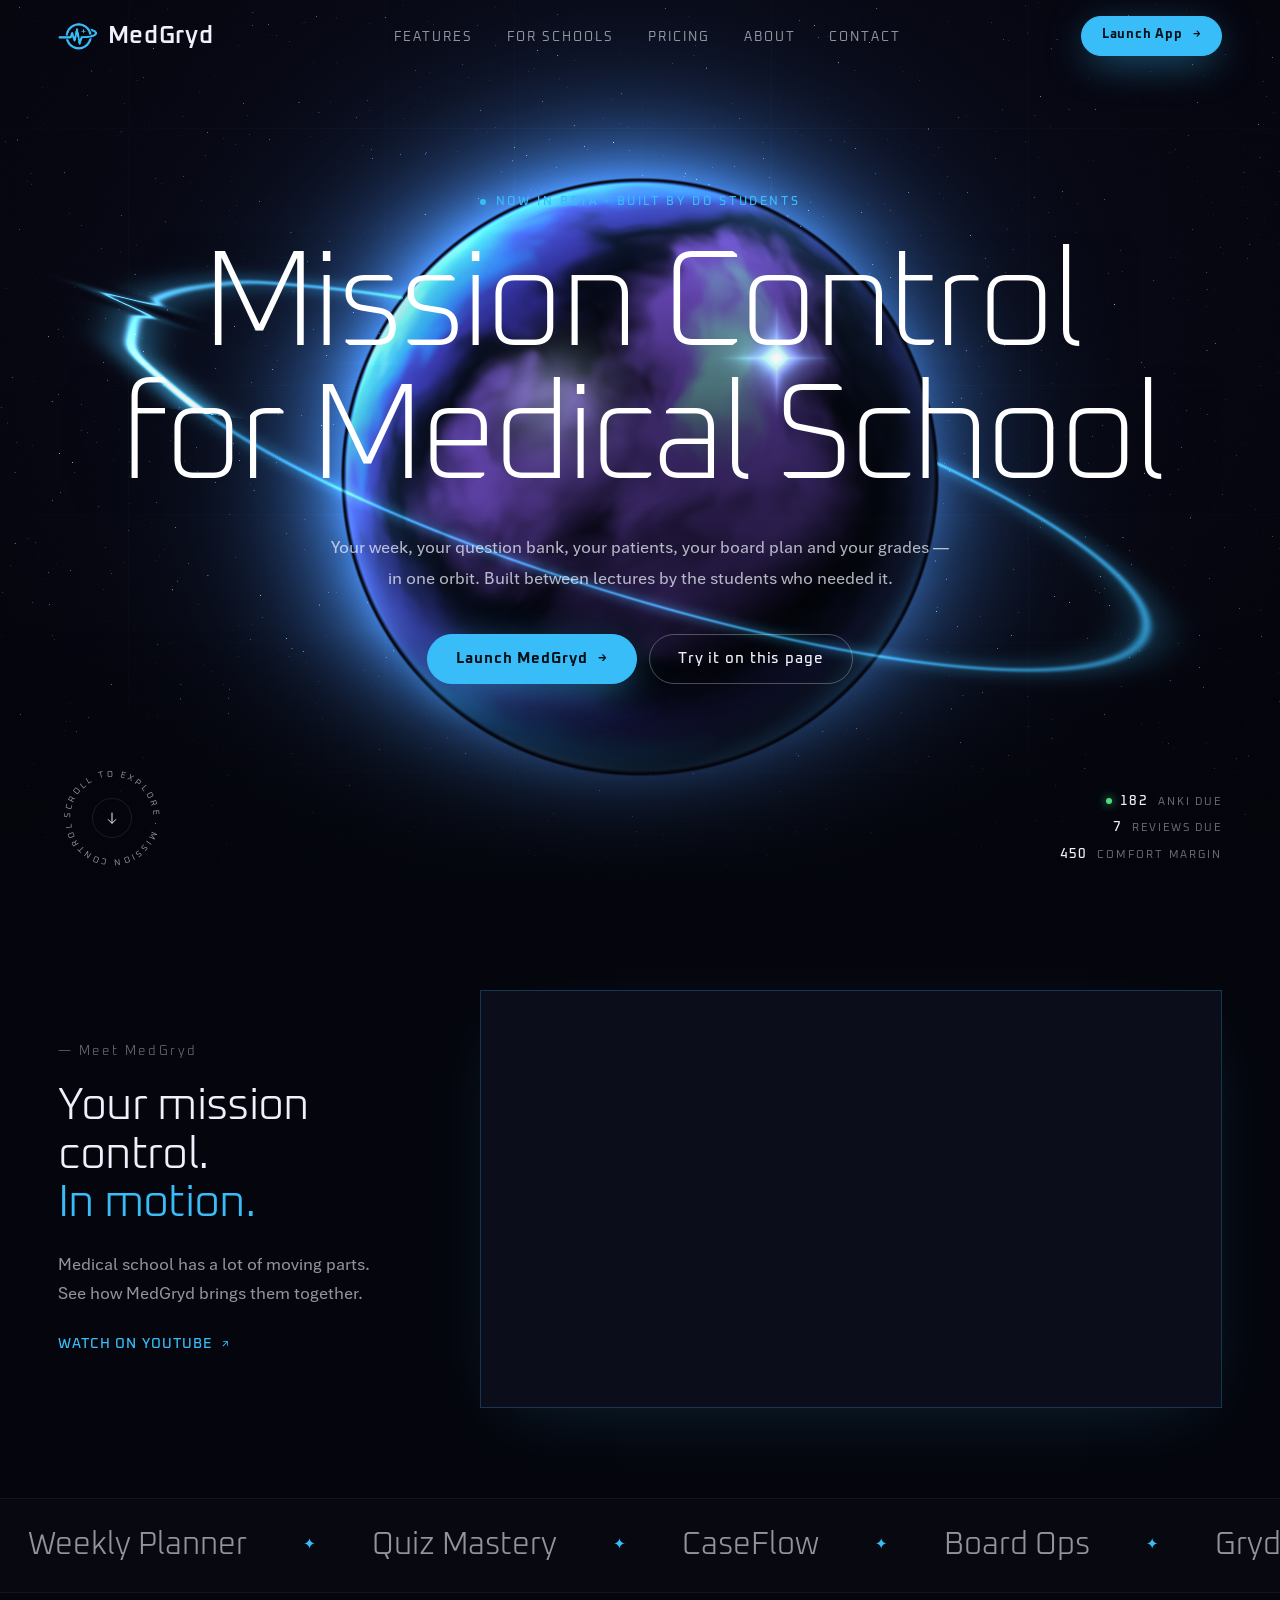
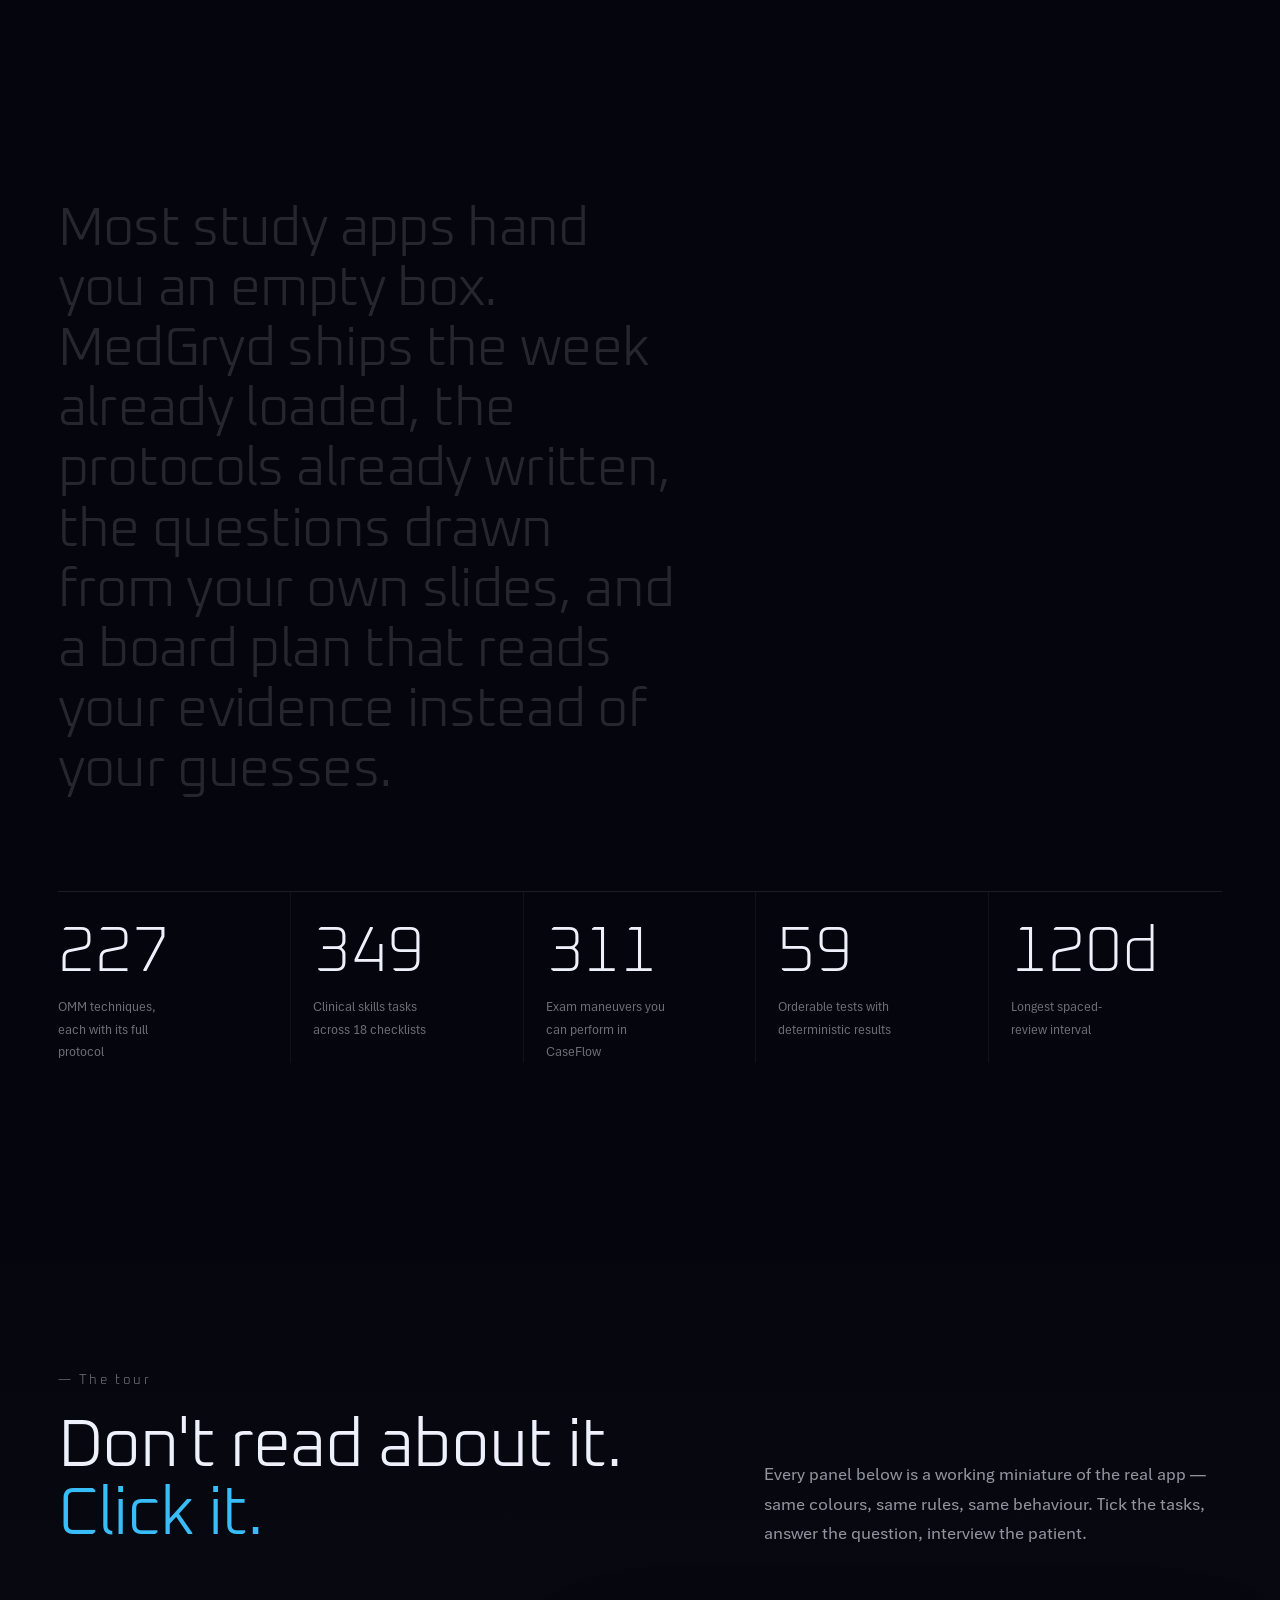
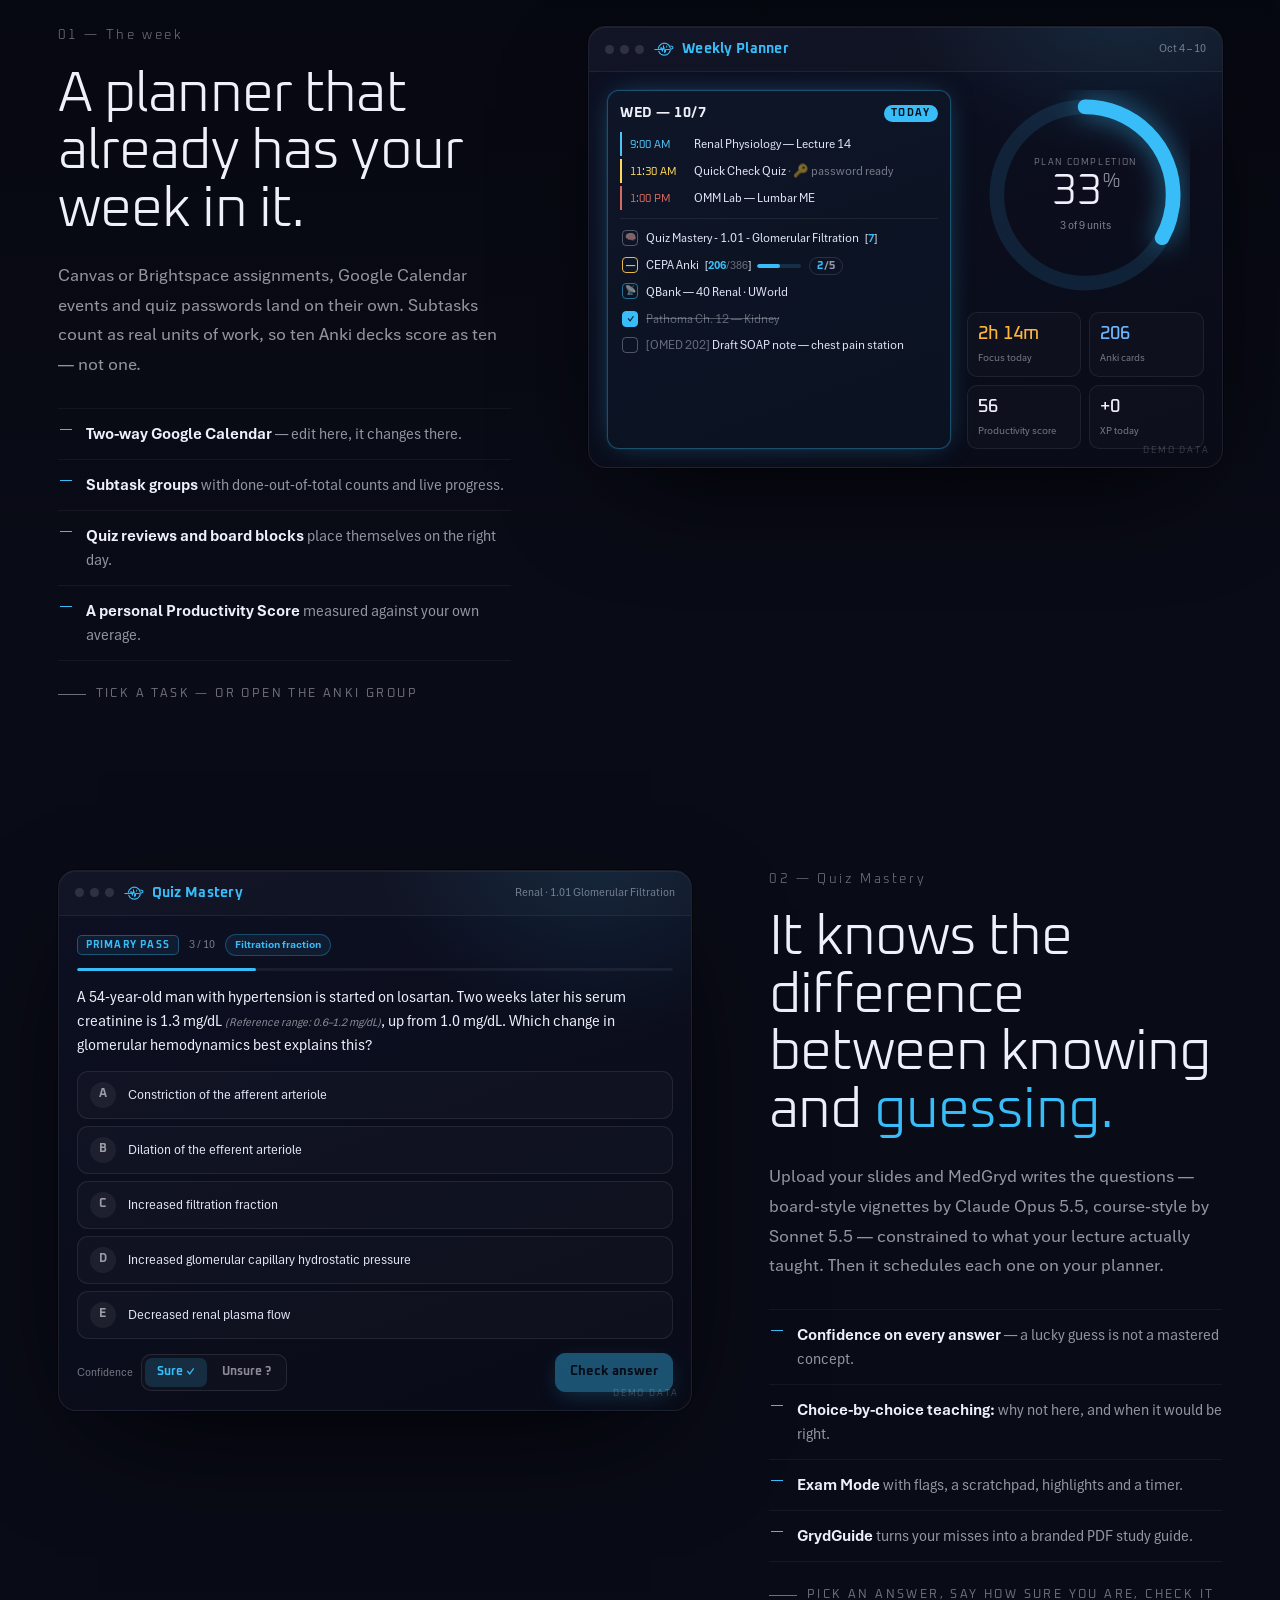
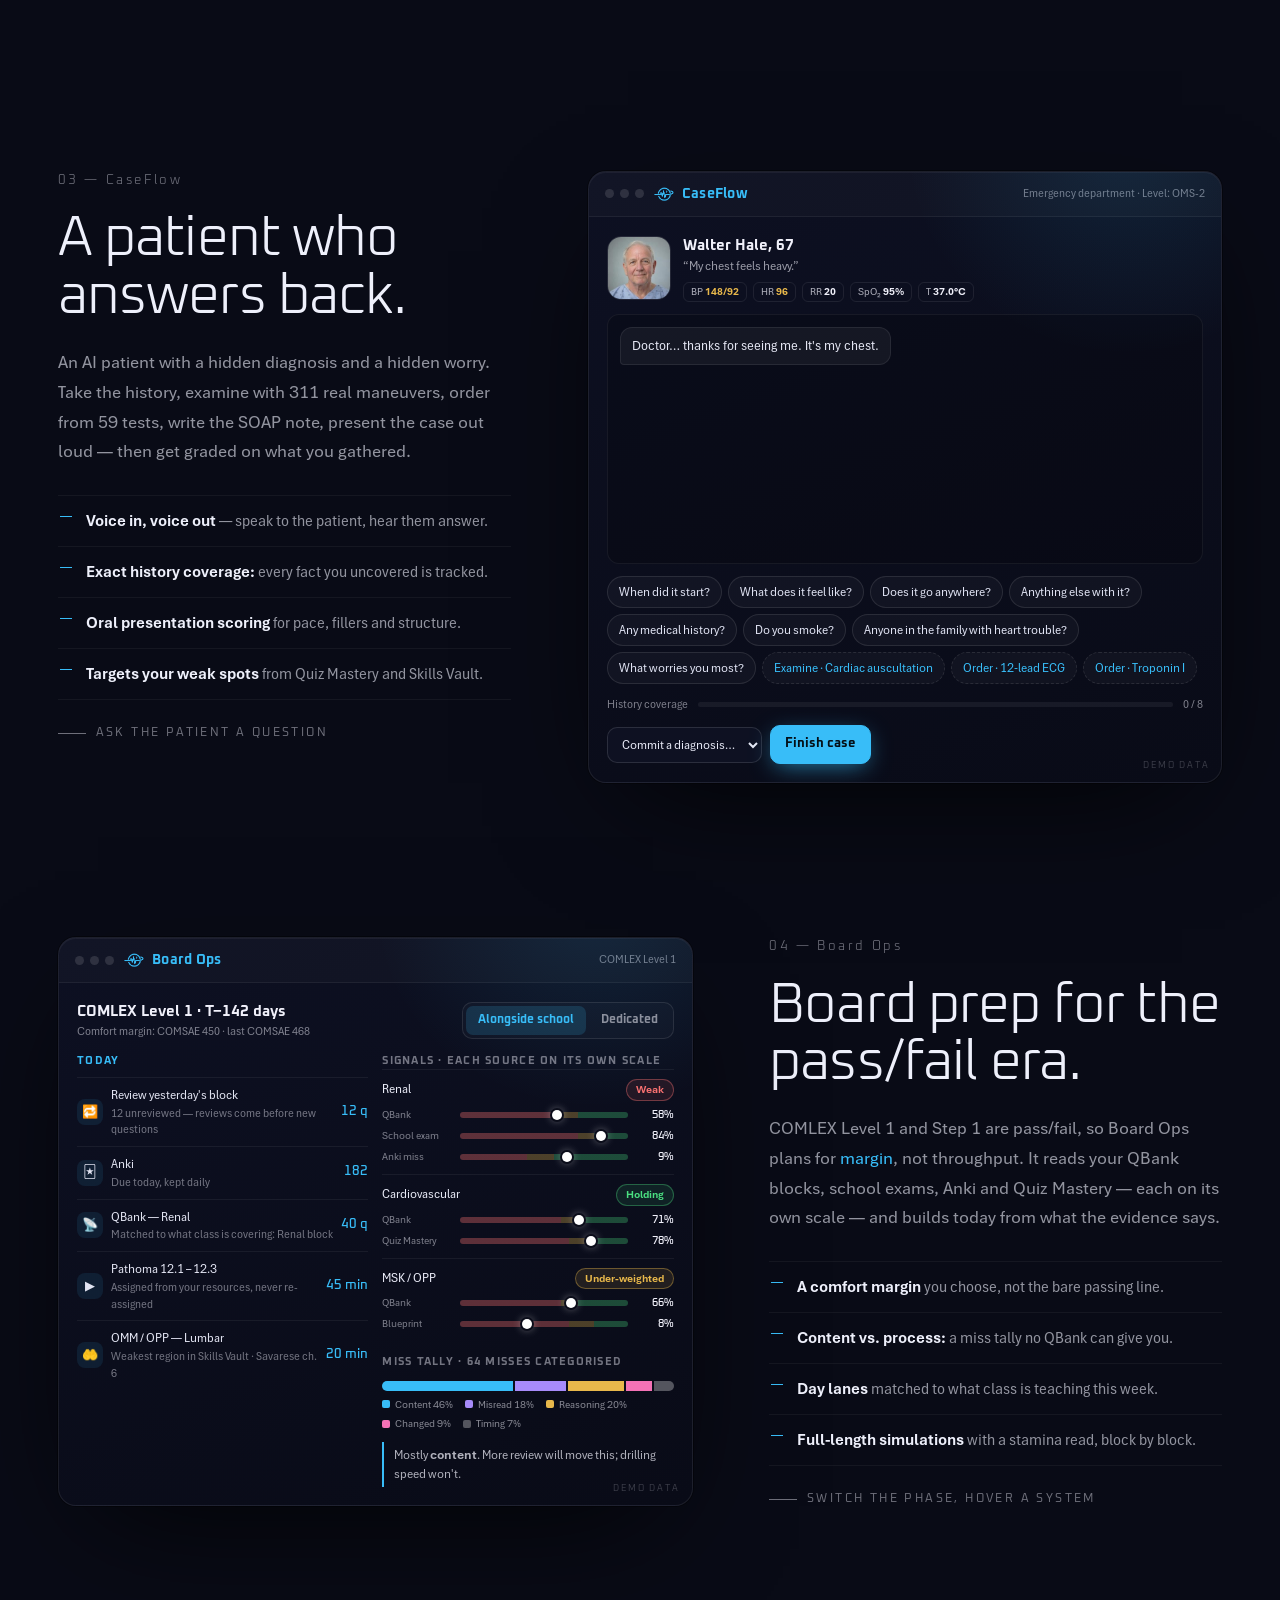
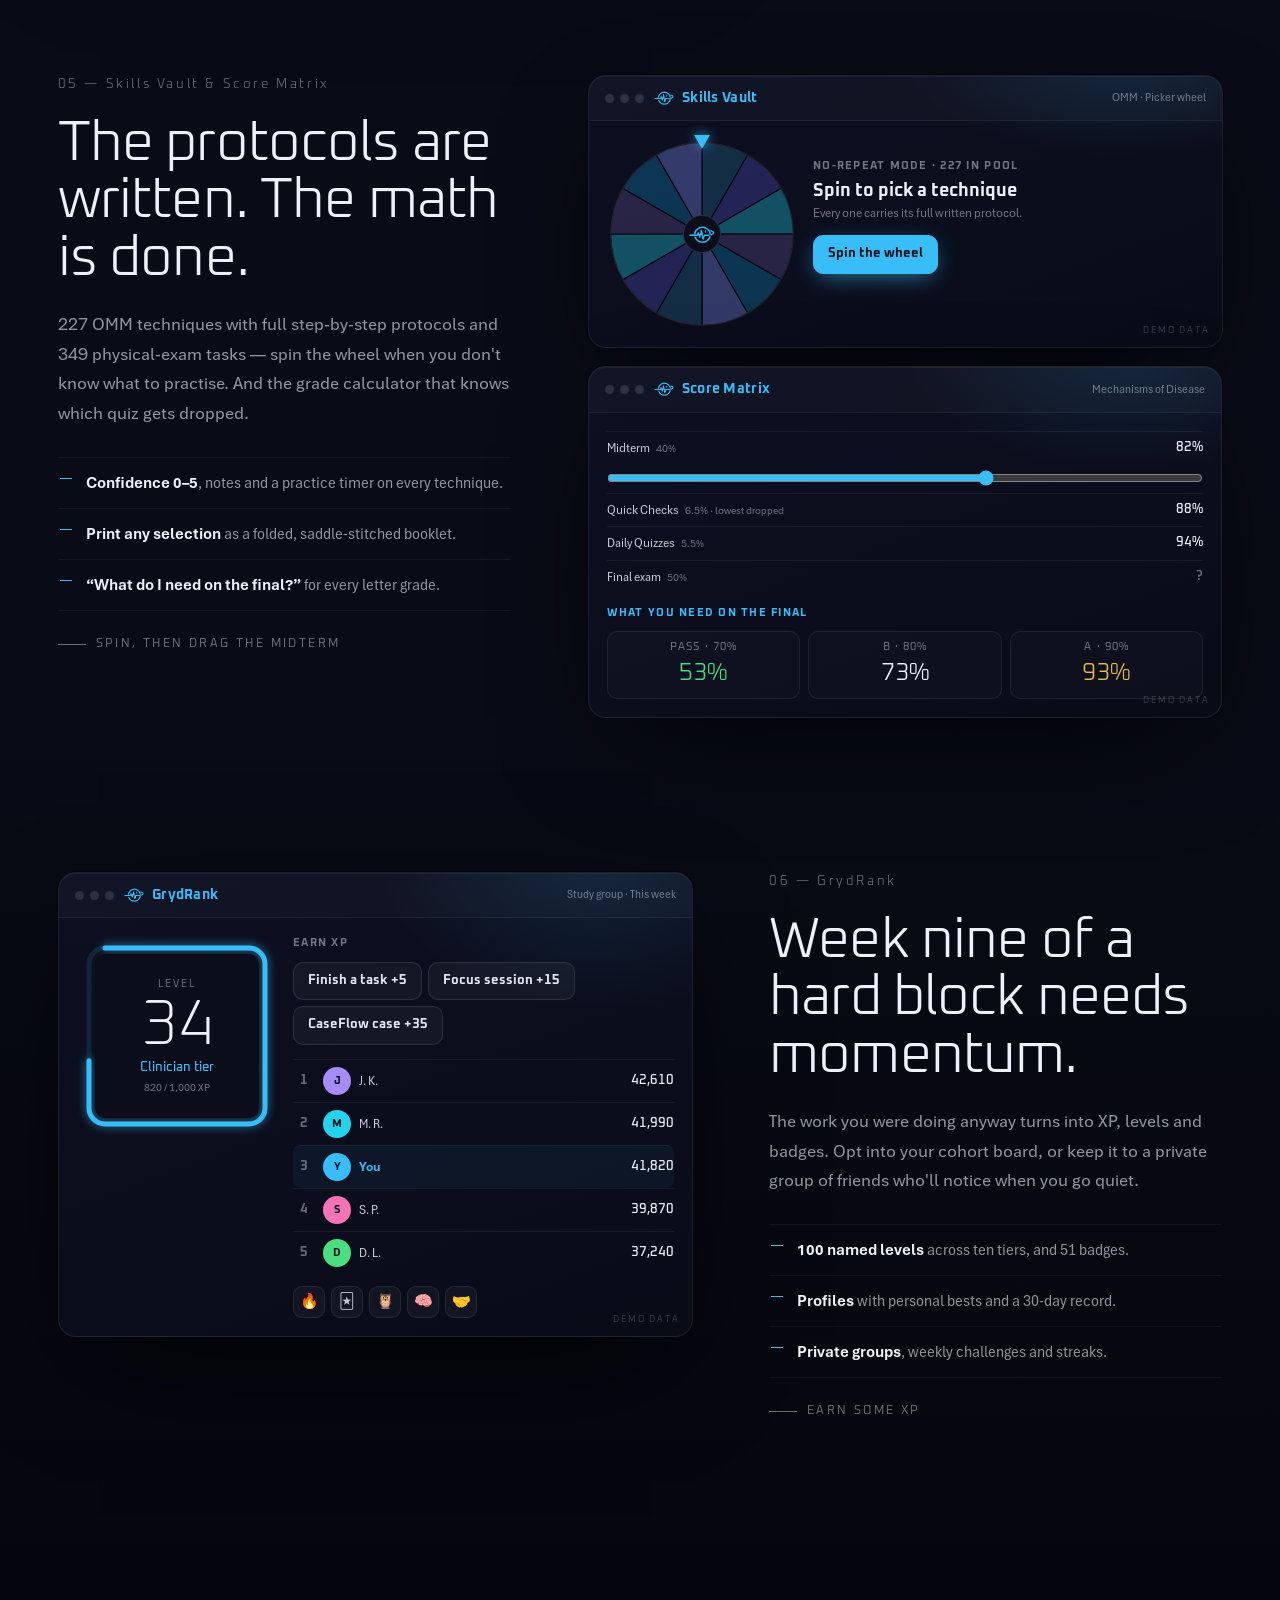
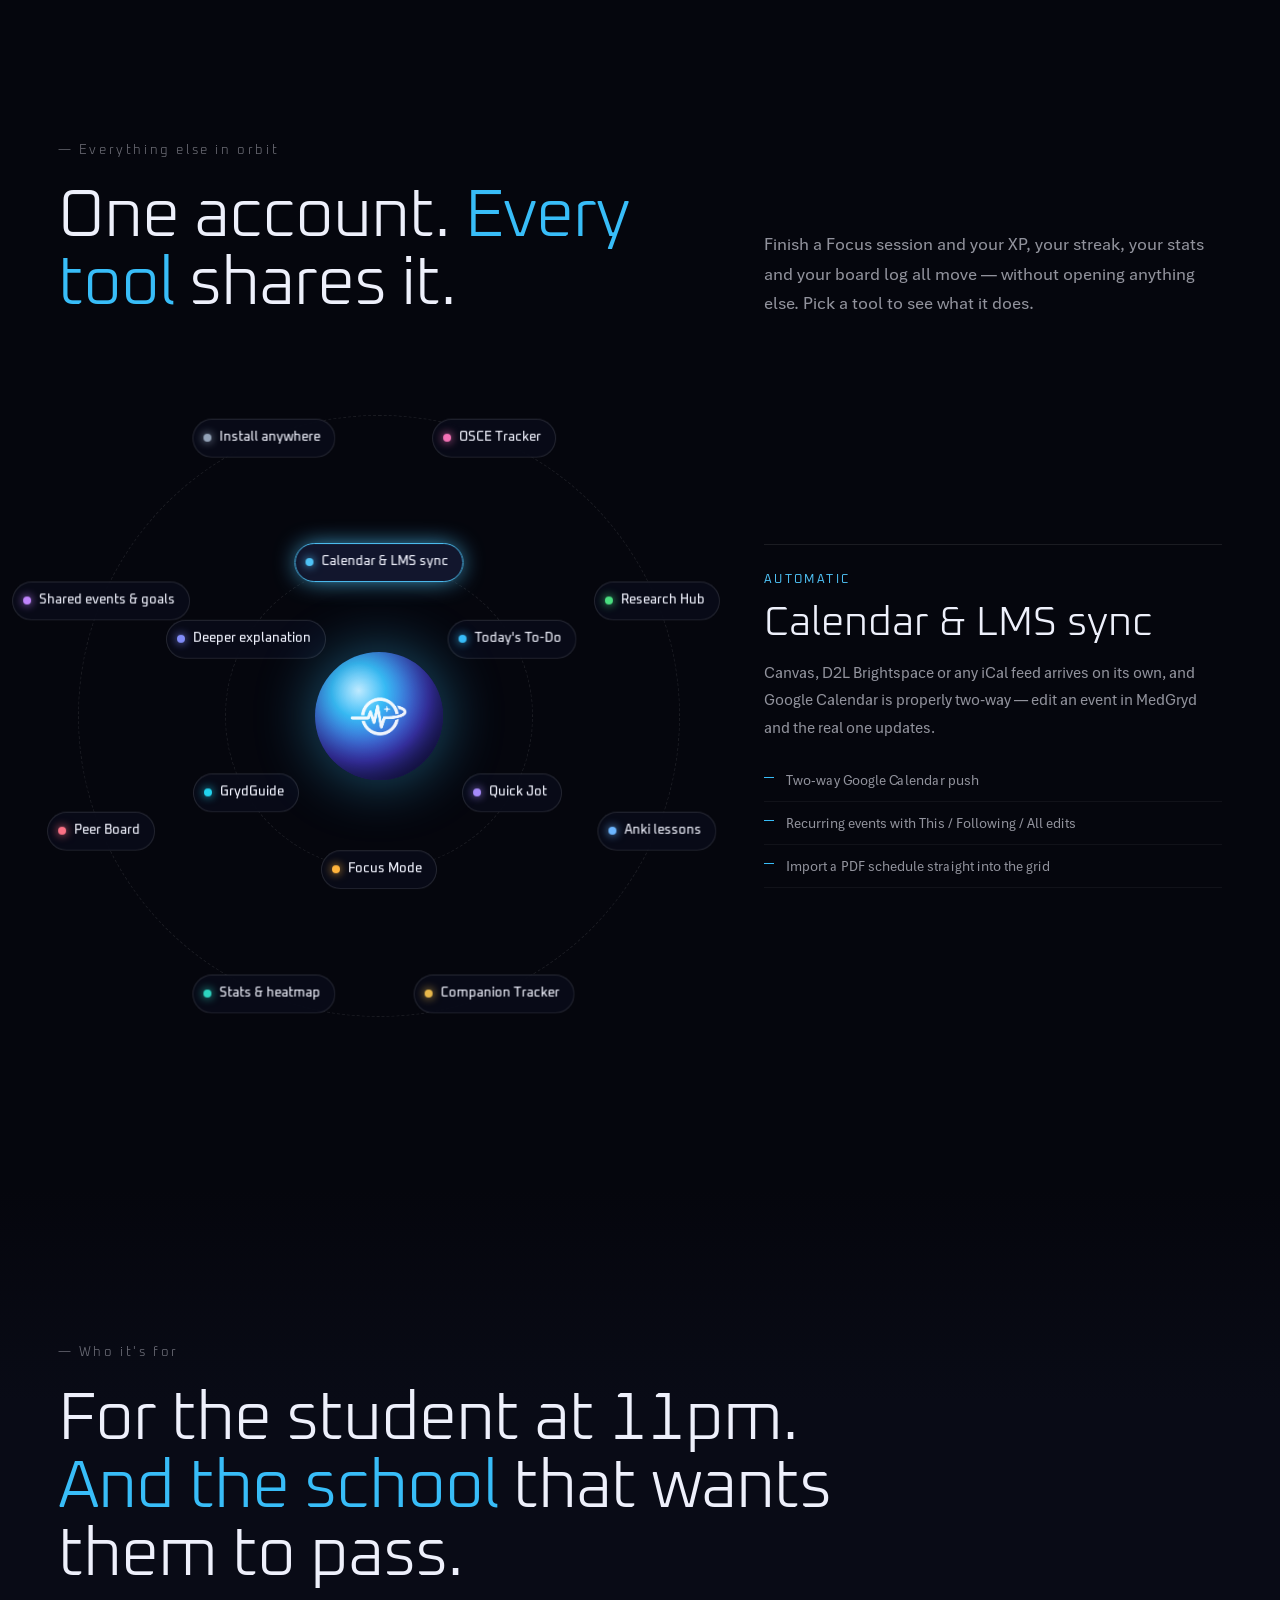
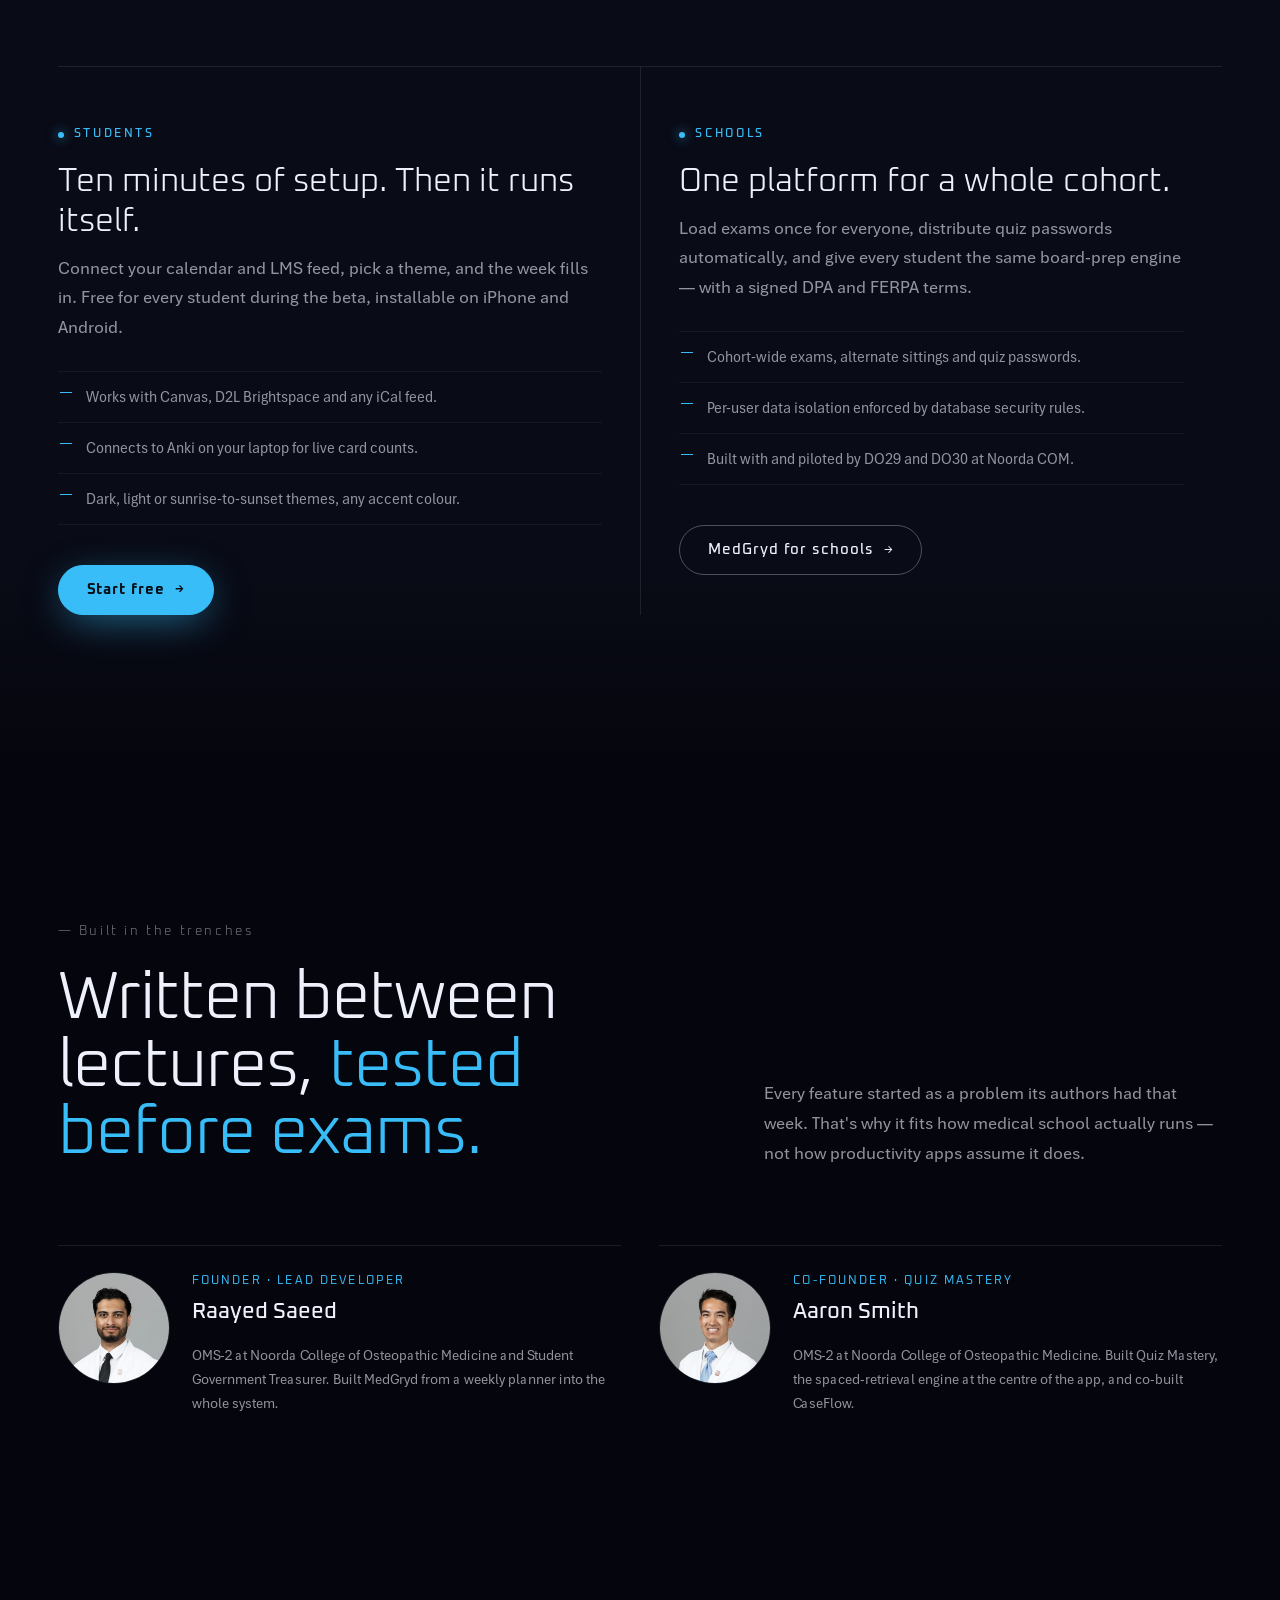
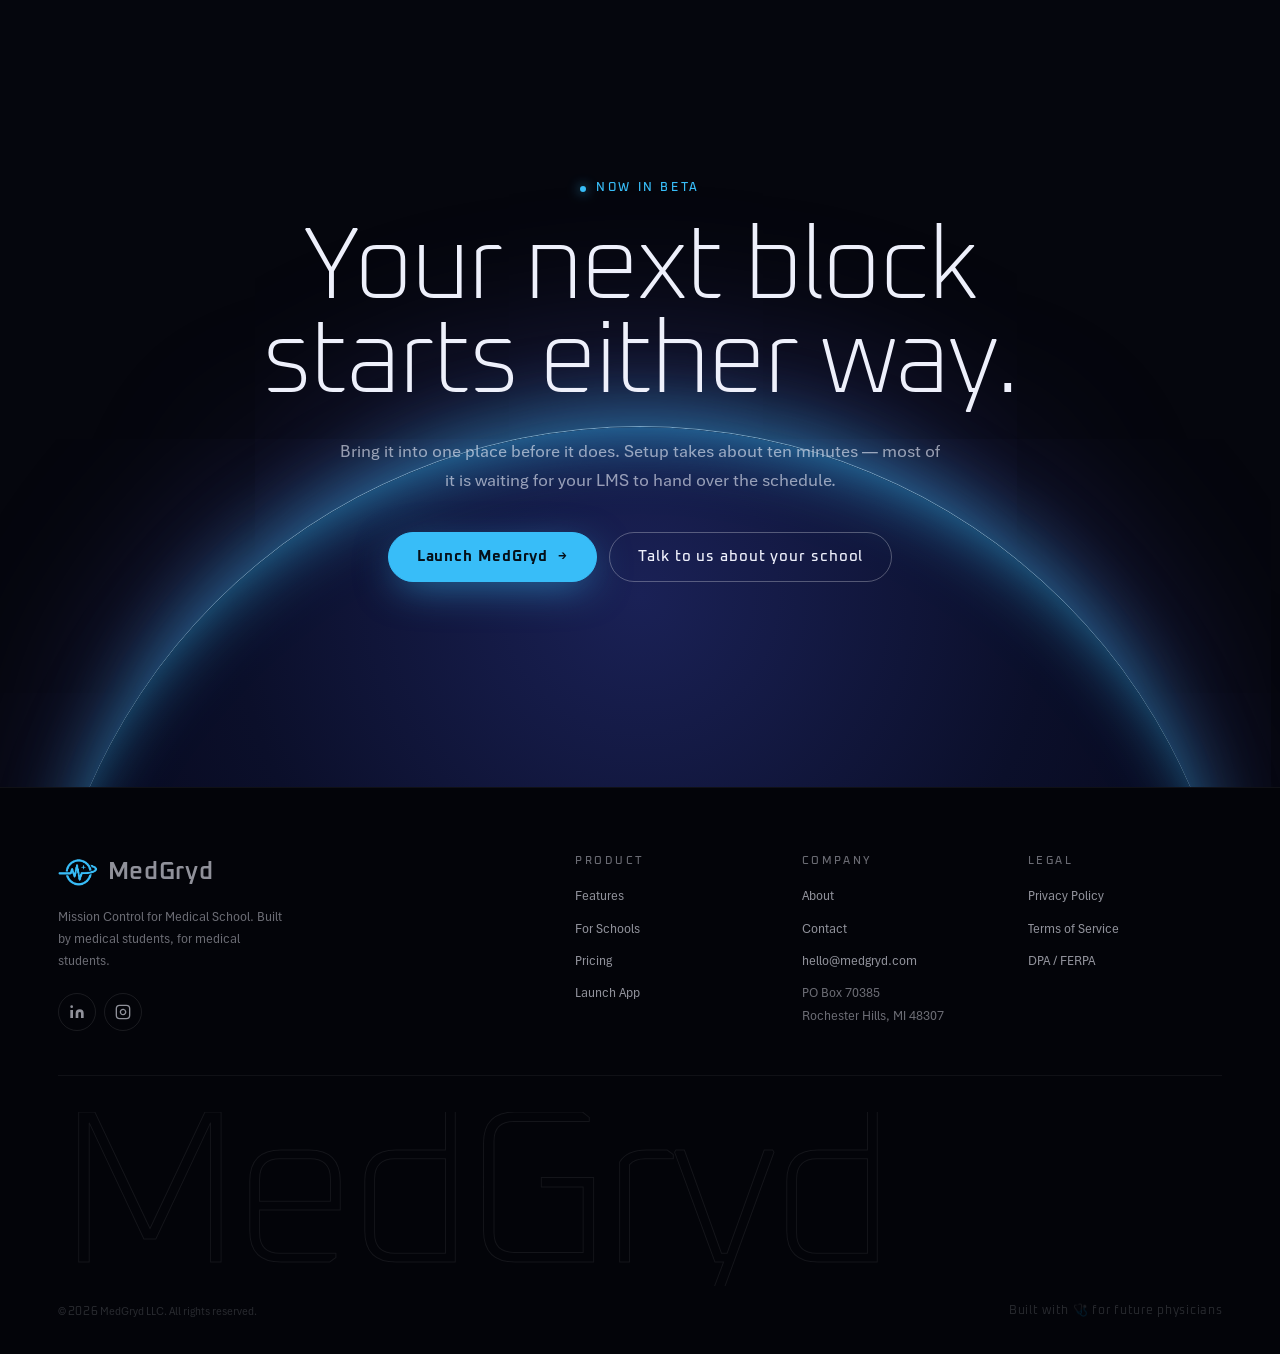
==== commit d1947e5a: "Add introductory YouTube video below homepage hero" ====
--- a/index.html
+++ b/index.html
@@ -28,7 +28,7 @@
   <link rel="preconnect" href="https://fonts.googleapis.com" />
   <link rel="preconnect" href="https://fonts.gstatic.com" crossorigin />
   <link href="https://fonts.googleapis.com/css2?family=Oxanium:wght@200;300;400;500;600;700&display=swap" rel="stylesheet" />
-  <link rel="stylesheet" href="assets/site.css?v=3" />
+  <link rel="stylesheet" href="assets/site.css?v=4" />
   <link rel="stylesheet" href="assets/demos.css?v=3" />
   <script src="assets/site.js?v=3" defer></script>
   <script src="assets/planet.js?v=3" defer></script>
@@ -85,7 +85,7 @@
       </div>
     </div>
 
-    <a class="scroll-badge fade-up d3" href="#tour" aria-label="Scroll to the tour">
+    <a class="scroll-badge fade-up d3" href="#intro" aria-label="Scroll to the introduction video">
       <svg viewBox="0 0 120 120" aria-hidden="true">
         <defs><path id="circ" d="M60,60 m-46,0 a46,46 0 1,1 92,0 a46,46 0 1,1 -92,0" /></defs>
         <text><textPath href="#circ">Scroll to explore · Mission control · </textPath></text>
@@ -97,6 +97,30 @@
       <div><span class="live"></span><b>4 days</b>to next exam</div>
       <div><b>18 / 27</b>Tasks today</div>
       <div><b>2h 14m</b>Focus logged</div>
+    </div>
+  </section>
+
+  <!-- ─── INTRODUCTION VIDEO ───────────────────────────────────────── -->
+  <section class="intro-video" id="intro" aria-labelledby="intro-title">
+    <div class="shell intro-video-layout">
+      <div class="intro-video-copy">
+        <span class="idx">— Meet MedGryd</span>
+        <h2 class="h2" id="intro-title">Your mission control.<br /><em>In motion.</em></h2>
+        <p class="lede">Medical school has a lot of moving parts. See how MedGryd brings them together.</p>
+        <a class="link" href="https://youtu.be/sTDwv3WxnwQ" target="_blank" rel="noopener">Watch on YouTube <span class="arr" aria-hidden="true">↗</span></a>
+      </div>
+      <div class="intro-video-frame">
+        <iframe
+          width="560"
+          height="315"
+          src="https://www.youtube-nocookie.com/embed/sTDwv3WxnwQ"
+          title="Introducing MedGryd — Mission Control for Medical School"
+          loading="lazy"
+          allow="accelerometer; autoplay; clipboard-write; encrypted-media; gyroscope; picture-in-picture; web-share"
+          referrerpolicy="strict-origin-when-cross-origin"
+          allowfullscreen
+        ></iframe>
+      </div>
     </div>
   </section>
 
--- a/assets/site.css
+++ b/assets/site.css
@@ -217,6 +217,20 @@
 }
 @media (prefers-reduced-motion: reduce) { .scroll-badge svg, .scroll-badge .core svg, .telemetry .live::before { animation: none; } }
 
+/* ── Homepage introduction video ──────────────────────────────────────── */
+.intro-video { padding: clamp(56px, 7vw, 100px) 0; scroll-margin-top: 72px; }
+.intro-video-layout { display: grid; grid-template-columns: minmax(0, 4fr) minmax(0, 8fr); gap: clamp(28px, 4vw, 64px); align-items: center; }
+.intro-video-copy .idx { display: block; margin-bottom: 20px; }
+.intro-video-copy .h2 { font-size: clamp(32px, 3.5vw, 50px); line-height: 1.08; }
+.intro-video-copy .lede { margin-top: 22px; max-width: 34ch; }
+.intro-video-copy .link { margin-top: 24px; }
+.intro-video-frame { border: 1px solid rgba(var(--accent-rgb), 0.24); background: var(--panel); box-shadow: 0 20px 70px -30px rgba(var(--accent-rgb), 0.2); }
+.intro-video-frame iframe { display: block; width: 100%; height: auto; min-height: 200px; aspect-ratio: 16 / 9; border: 0; }
+@media (max-width: 900px) {
+  .intro-video-layout { grid-template-columns: minmax(0, 1fr); }
+  .intro-video-copy .lede { max-width: 52ch; }
+}
+
 /* ── Marquee ──────────────────────────────────────────────────────────── */
 .marquee { border-block: 1px solid var(--hair-2); overflow: hidden; padding: 22px 0; background: rgba(255, 255, 255, 0.012); }
 .marquee-track { display: flex; gap: 0; width: max-content; animation: marquee 60s linear infinite; }
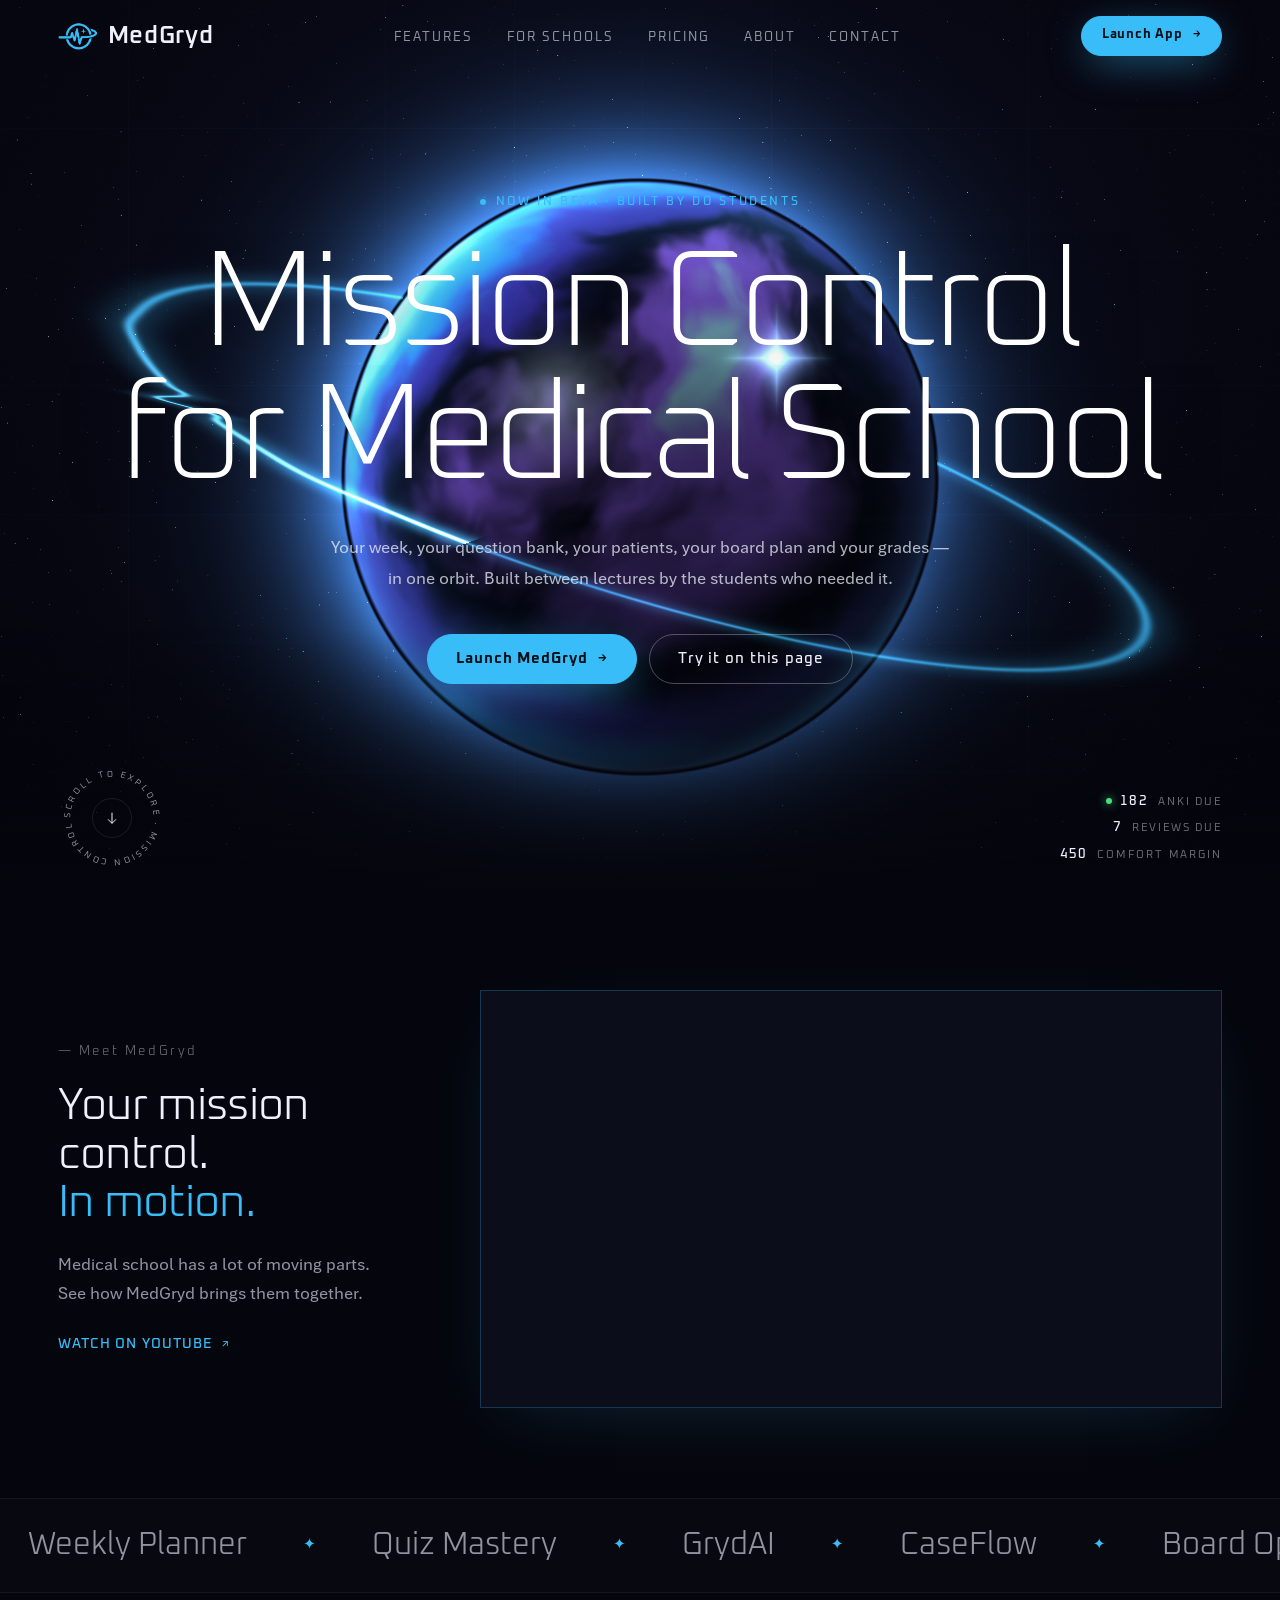
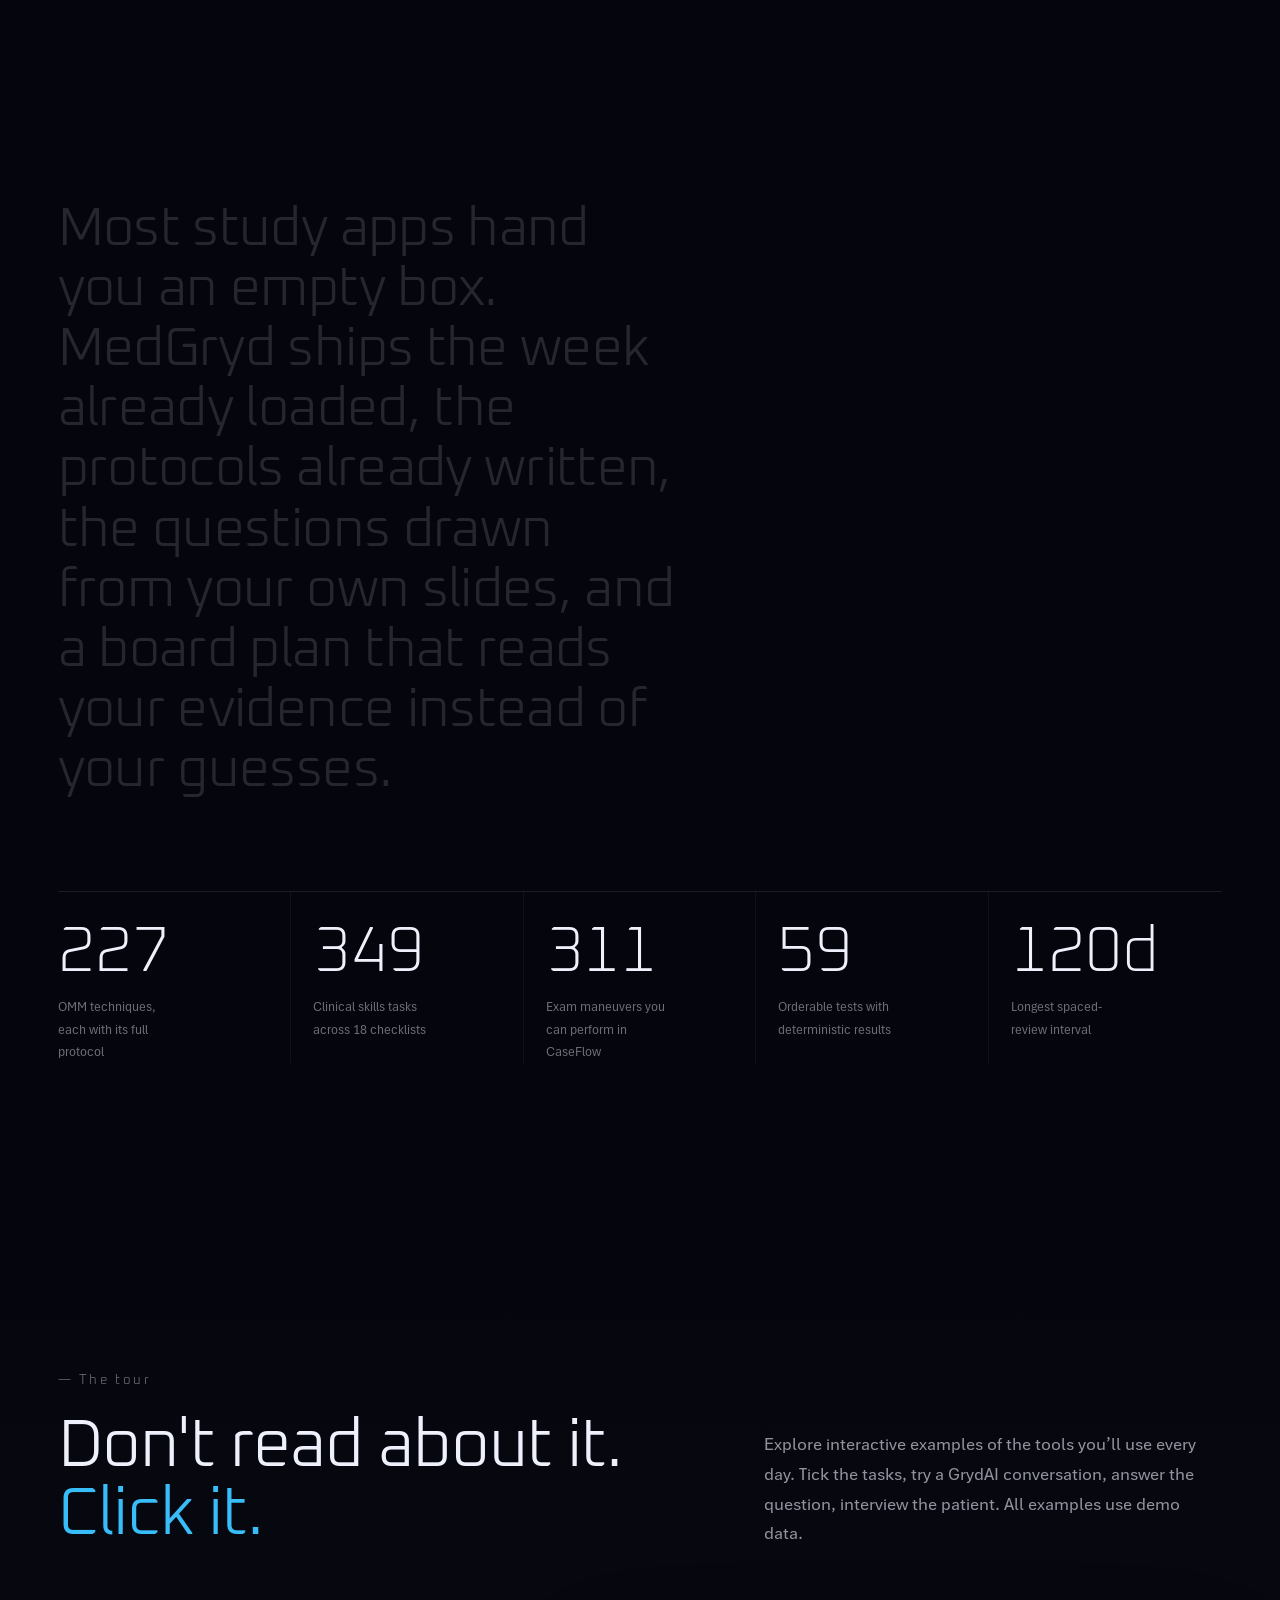
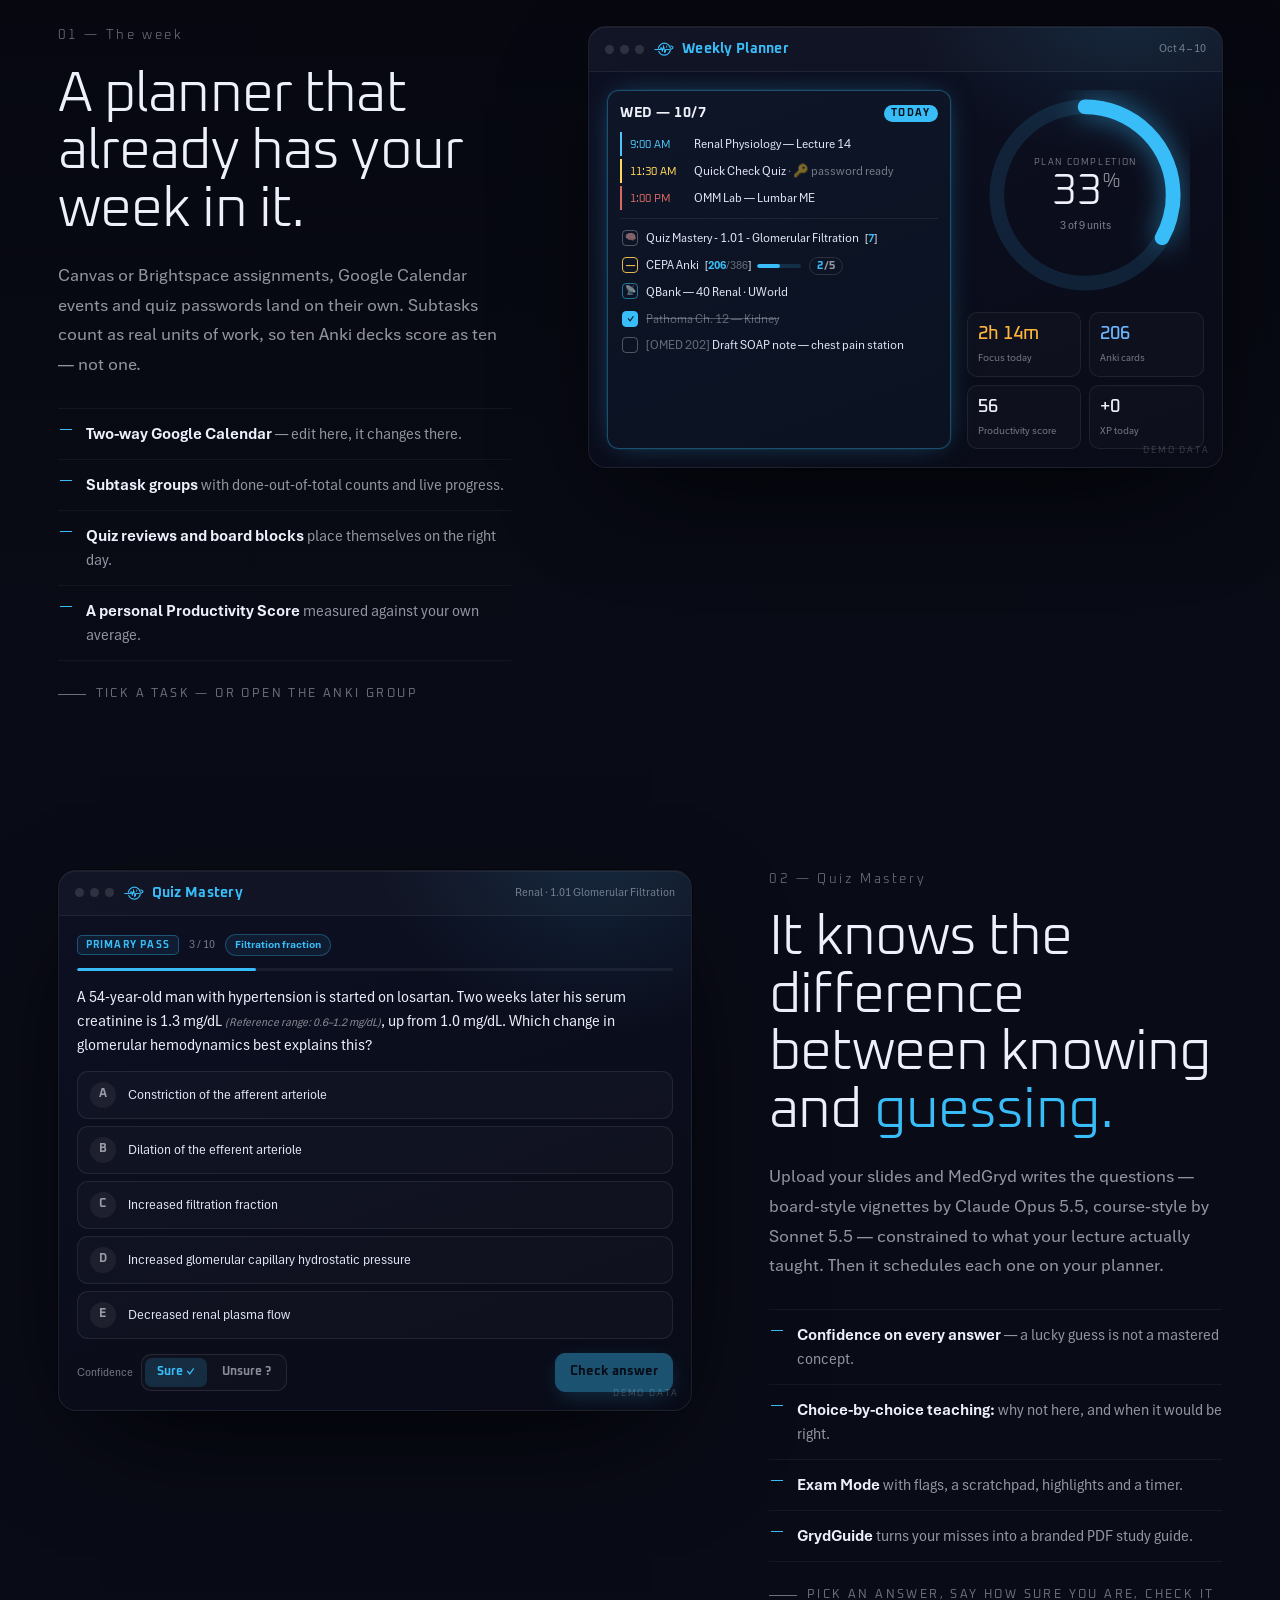
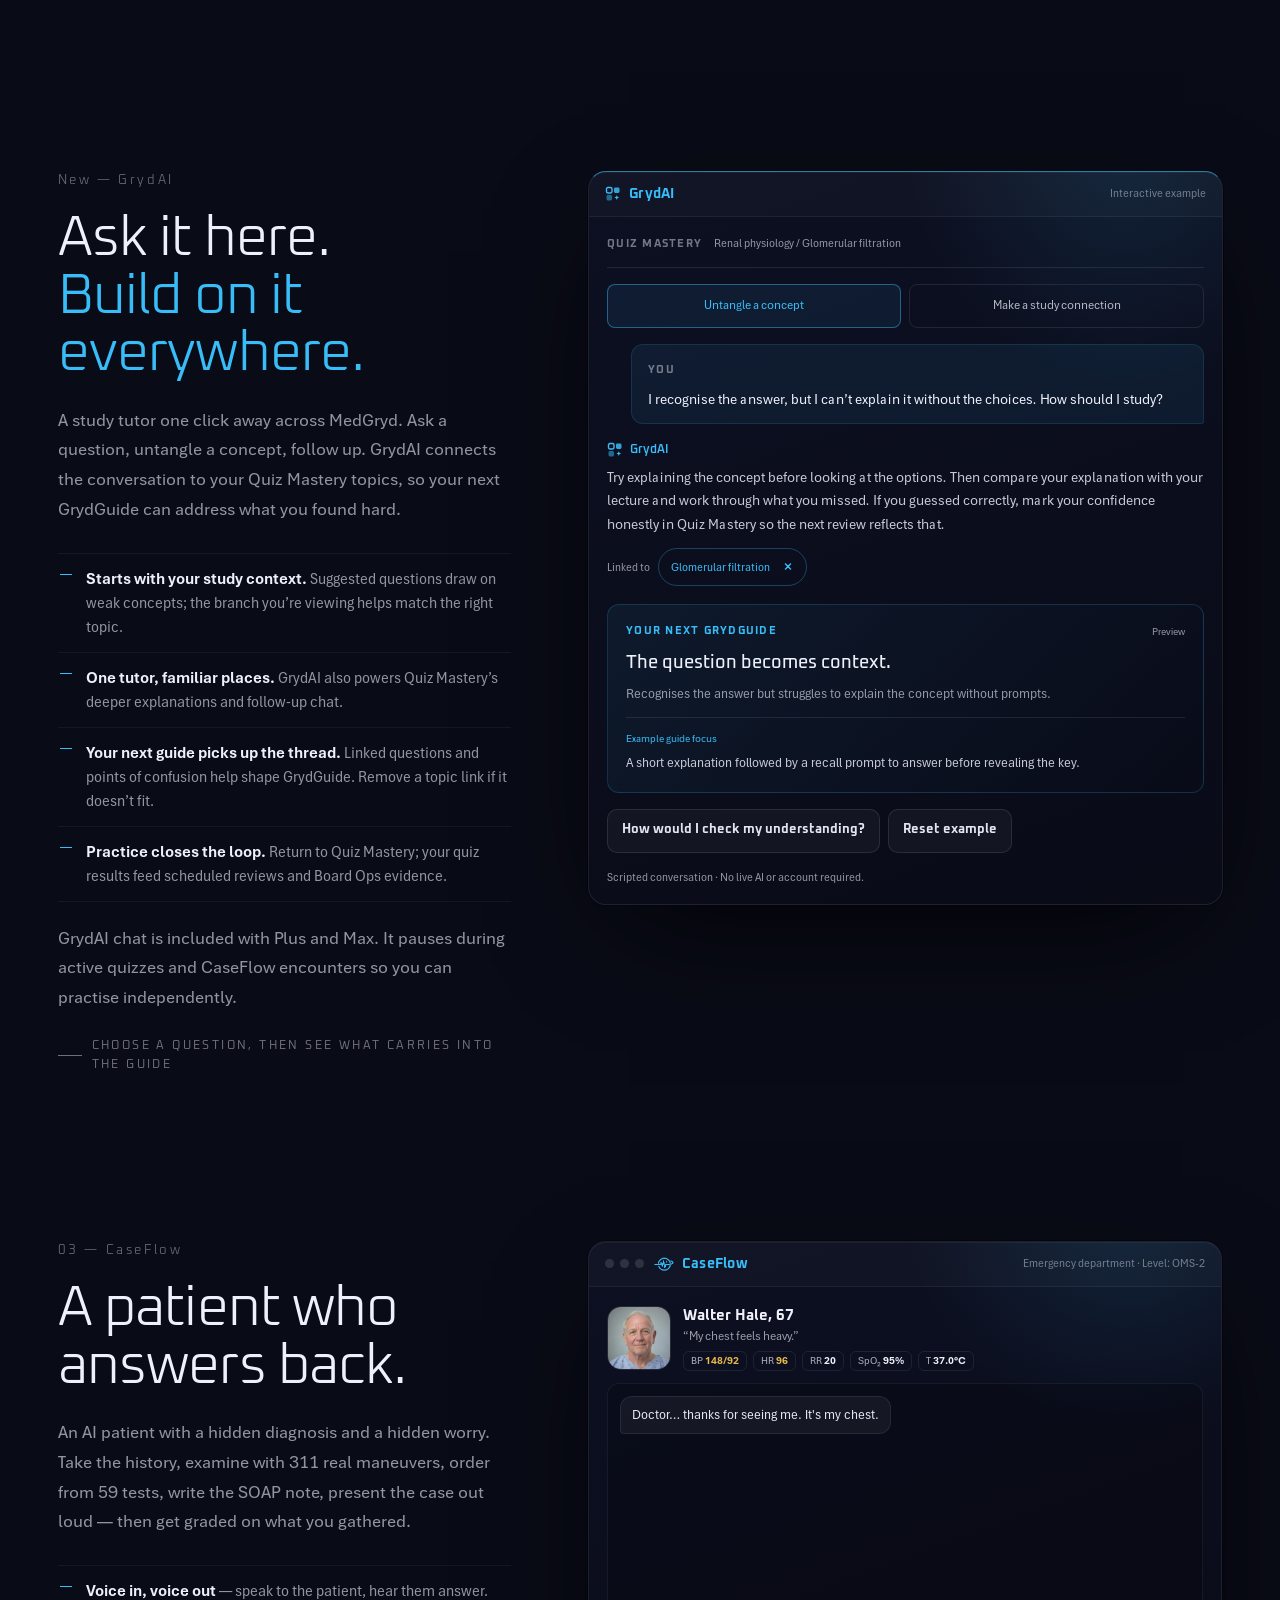
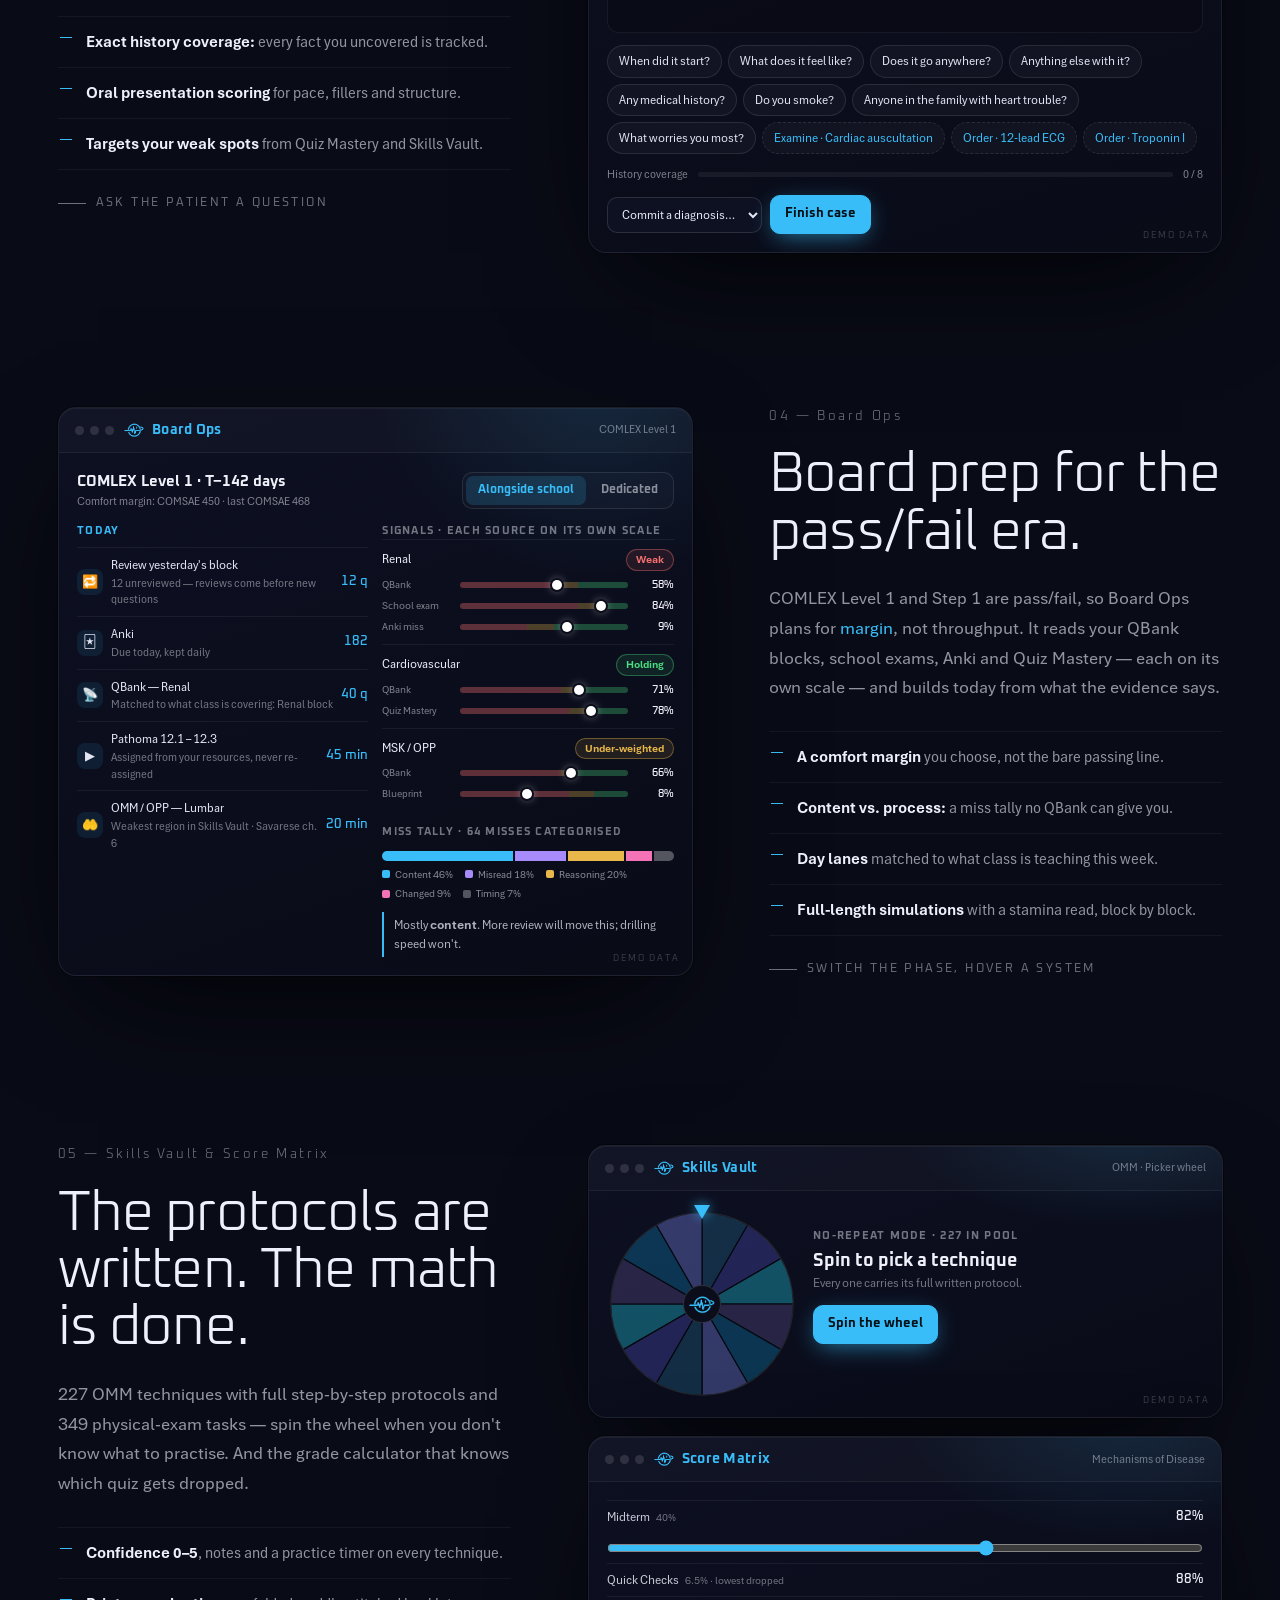
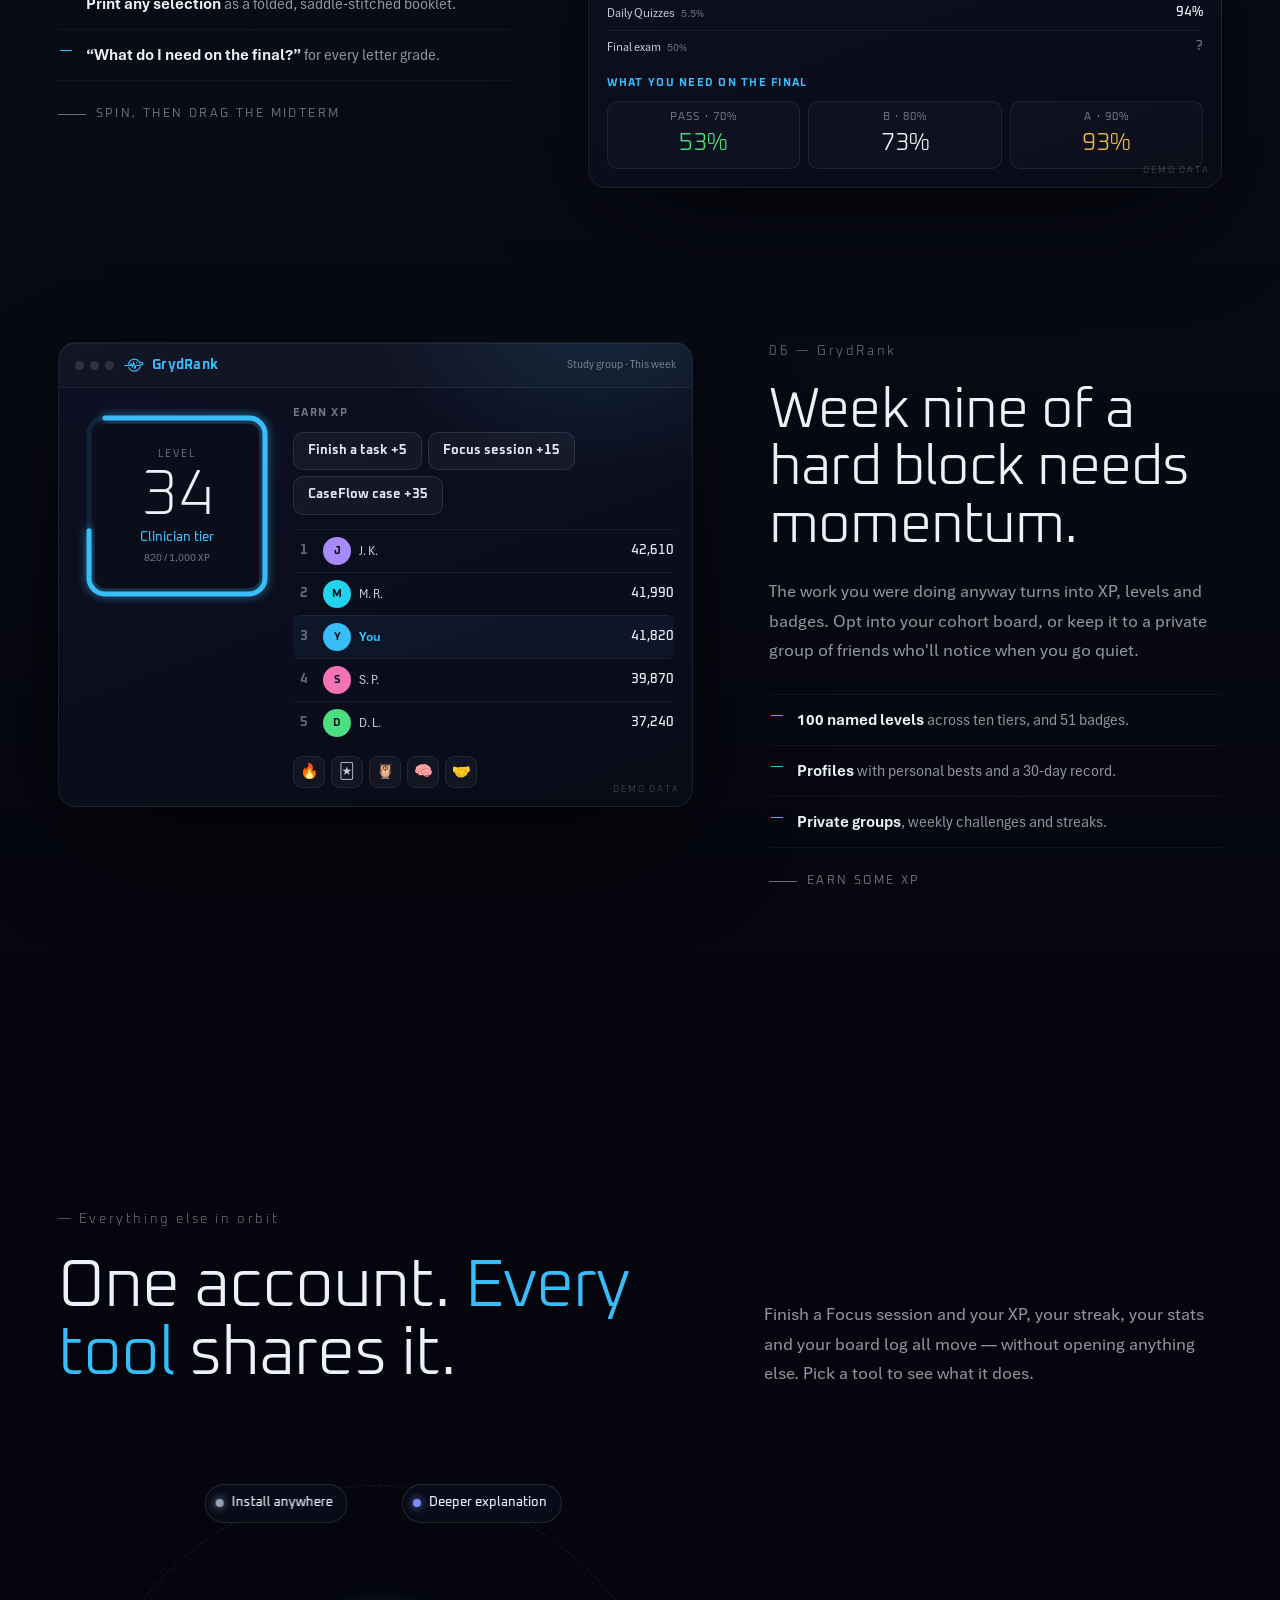
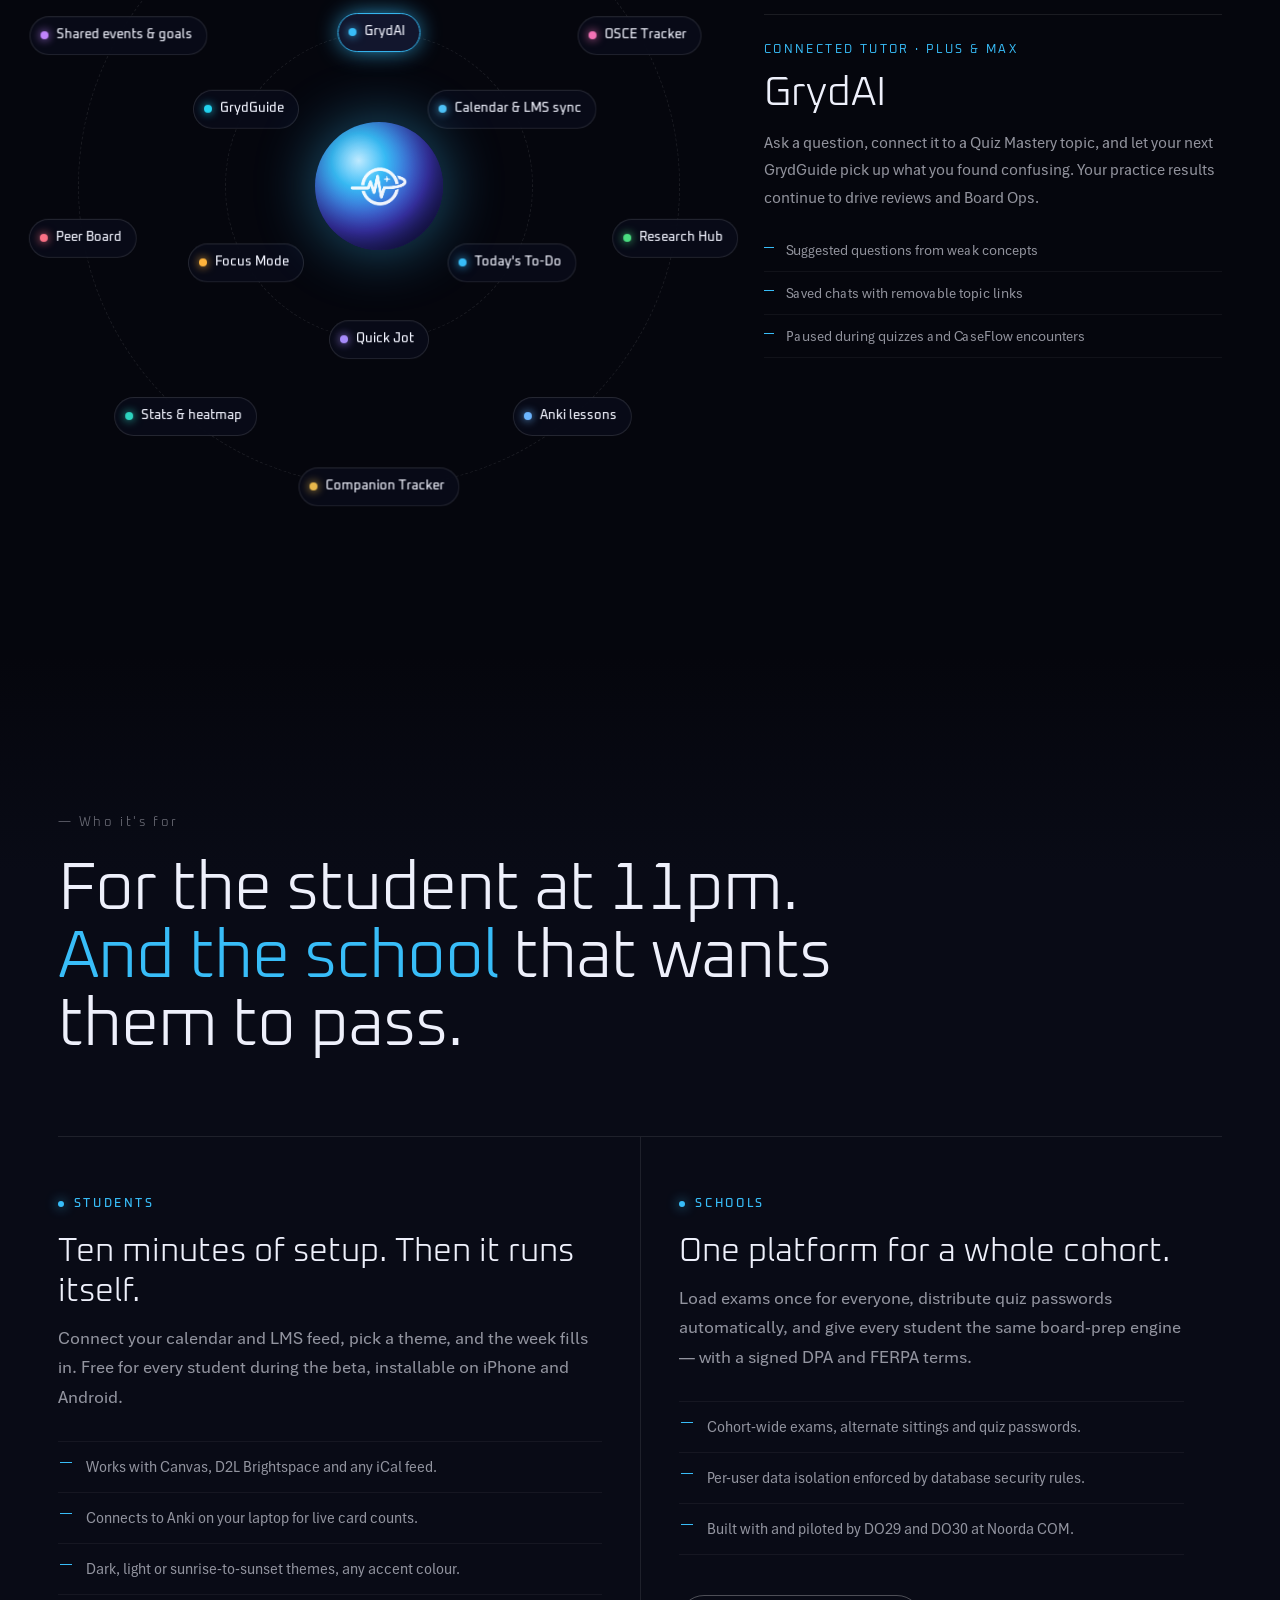
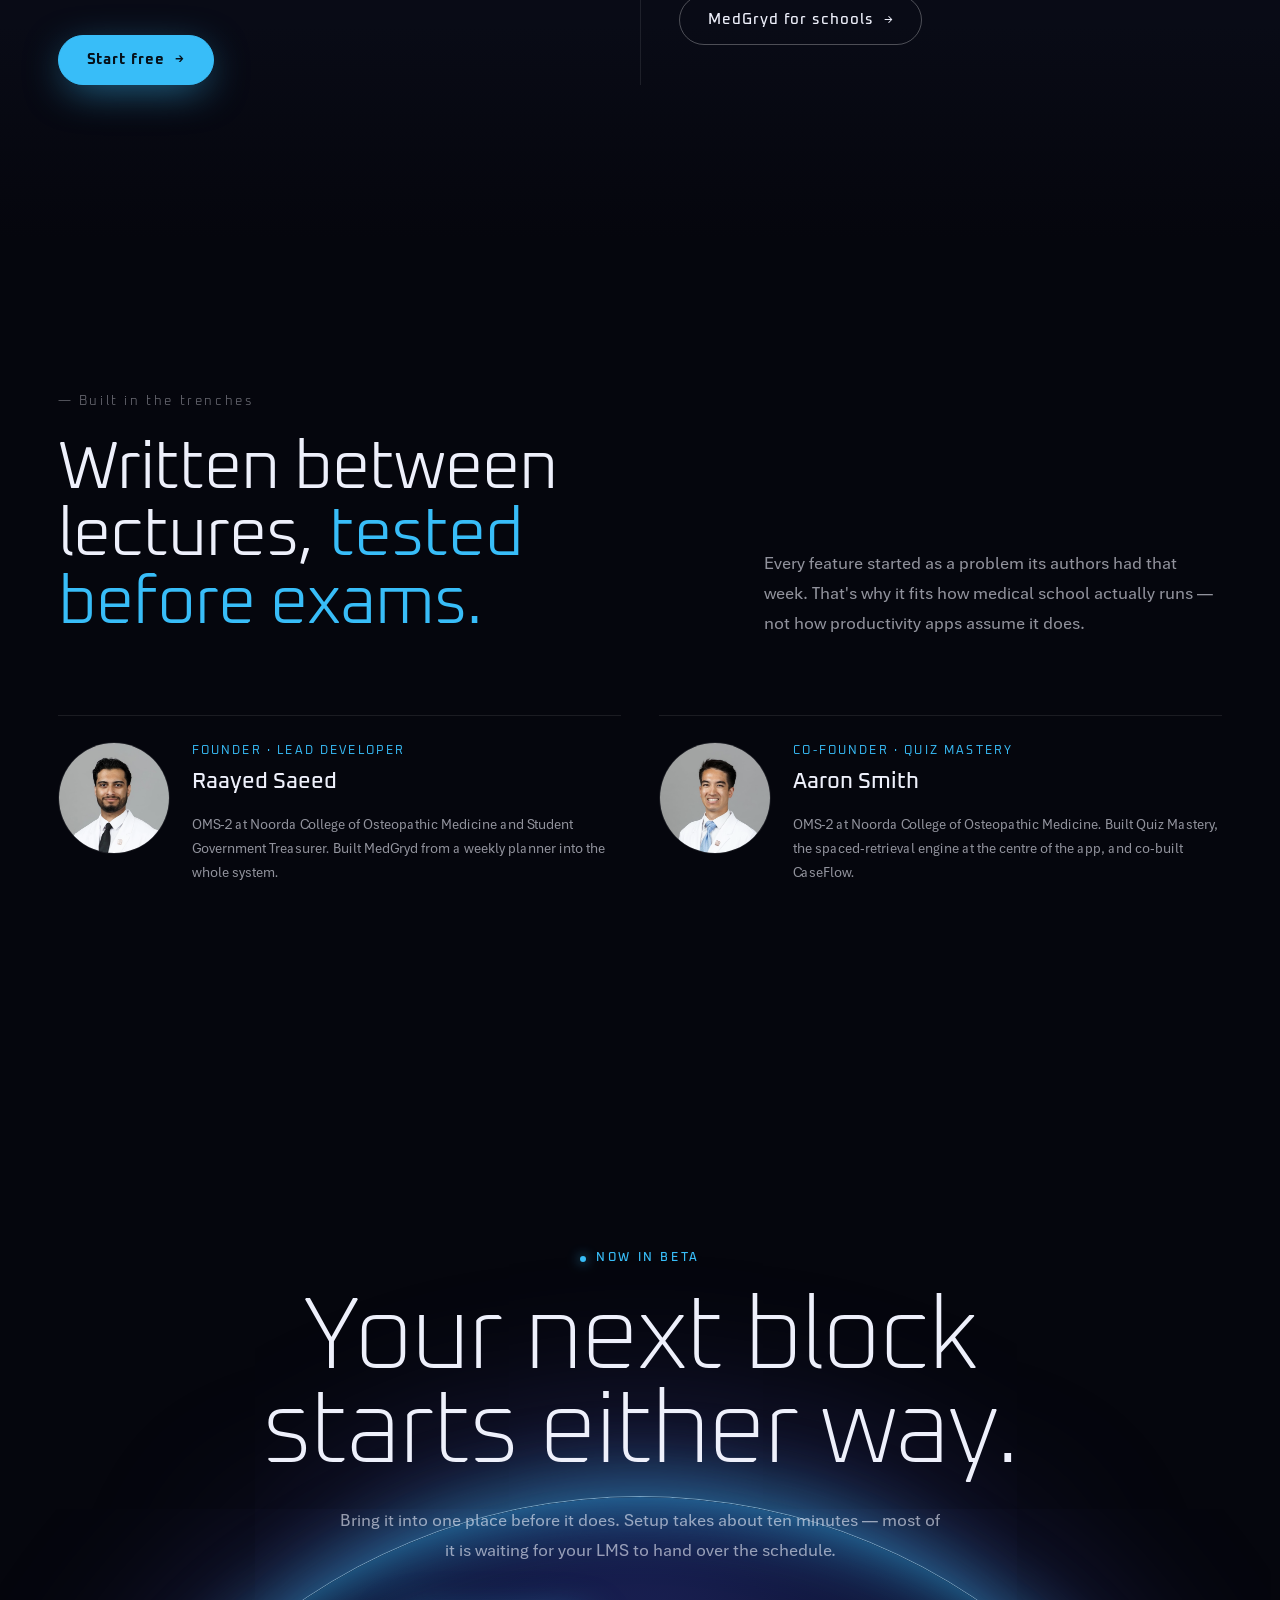
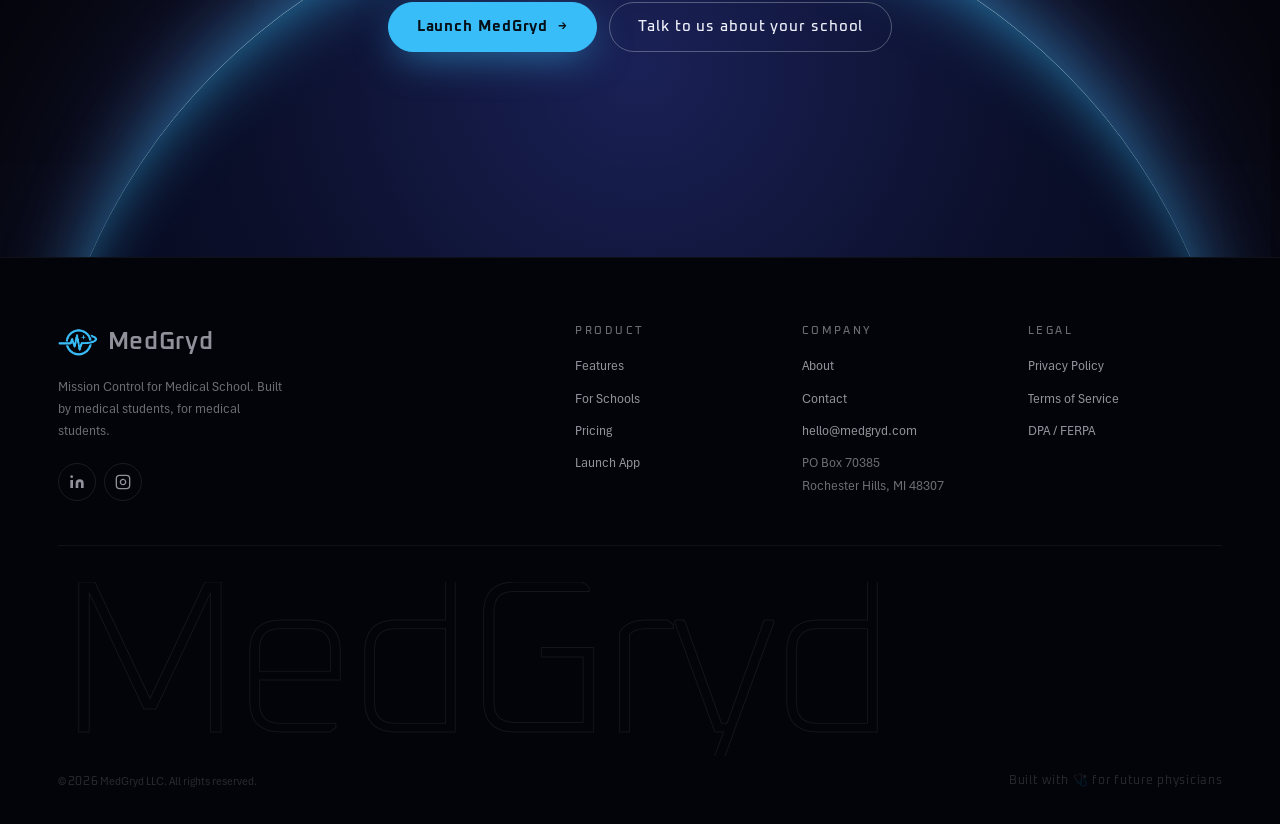
==== commit 18e8a726: "Match app scrollbars and showcase connected GrydAI tutoring" ====
--- a/index.html
+++ b/index.html
@@ -4,7 +4,7 @@
   <meta charset="utf-8" />
   <meta name="viewport" content="width=device-width, initial-scale=1" />
   <title>MedGryd — Mission Control for Medical School</title>
-  <meta name="description" content="The study operating system for medical students. A planner already wired to your coursework, a spaced-retrieval engine that separates knowing from guessing, AI question sets from your own slides, simulated patient encounters, a board-prep plan built on your own evidence, 227 OMM protocols and 349 clinical skills tasks." />
+  <meta name="description" content="The study operating system for medical students. A planner already wired to your coursework, a spaced-retrieval engine that separates knowing from guessing, AI question sets from your own slides, GrydAI tutoring linked to your study guides, simulated patient encounters, a board-prep plan built on your own evidence, 227 OMM protocols and 349 clinical skills tasks." />
   <meta name="theme-color" content="#05060d" />
   <link rel="canonical" href="https://medgryd.com/" />
   <link rel="icon" type="image/svg+xml" href="favicon-1.svg" />
@@ -28,11 +28,11 @@
   <link rel="preconnect" href="https://fonts.googleapis.com" />
   <link rel="preconnect" href="https://fonts.gstatic.com" crossorigin />
   <link href="https://fonts.googleapis.com/css2?family=Oxanium:wght@200;300;400;500;600;700&display=swap" rel="stylesheet" />
-  <link rel="stylesheet" href="assets/site.css?v=4" />
-  <link rel="stylesheet" href="assets/demos.css?v=3" />
+  <link rel="stylesheet" href="assets/site.css?v=5" />
+  <link rel="stylesheet" href="assets/demos.css?v=4" />
   <script src="assets/site.js?v=3" defer></script>
   <script src="assets/planet.js?v=3" defer></script>
-  <script src="assets/demos.js?v=3" defer></script>
+  <script src="assets/demos.js?v=4" defer></script>
 </head>
 <body>
 <a class="skip" href="#main">Skip to content</a>
@@ -126,7 +126,7 @@
 
   <div class="marquee" aria-label="Tools in MedGryd">
     <div class="marquee-track">
-      <span>Weekly Planner</span><span>Quiz Mastery</span><span>CaseFlow</span><span>Board Ops</span><span>GrydGuide</span><span>Skills Vault</span><span>OSCE Tracker</span><span>Score Matrix</span><span>GrydRank</span><span>Research Hub</span><span>Focus Mode</span><span>Companion Tracker</span><span>Quick Jot</span><span>Peer Board</span><span>Stats</span>
+      <span>Weekly Planner</span><span>Quiz Mastery</span><span>GrydAI</span><span>CaseFlow</span><span>Board Ops</span><span>GrydGuide</span><span>Skills Vault</span><span>OSCE Tracker</span><span>Score Matrix</span><span>GrydRank</span><span>Research Hub</span><span>Focus Mode</span><span>Companion Tracker</span><span>Quick Jot</span><span>Peer Board</span><span>Stats</span>
     </div>
   </div>
 
@@ -154,7 +154,7 @@
           <span class="idx">— The tour</span>
           <h2 class="h2">Don't read about it. <em>Click it.</em></h2>
         </div>
-        <p class="lede">Every panel below is a working miniature of the real app — same colours, same rules, same behaviour. Tick the tasks, answer the question, interview the patient.</p>
+        <p class="lede">Explore interactive examples of the tools you’ll use every day. Tick the tasks, try a GrydAI conversation, answer the question, interview the patient. All examples use demo data.</p>
       </div>
 
       <!-- 01 Planner -->
@@ -189,6 +189,27 @@
           <p class="try">Pick an answer, say how sure you are, check it</p>
         </div>
         <div class="reveal" data-delay="120"><div data-demo="quiz"></div></div>
+      </article>
+
+      <!-- GrydAI: from a question to a more personal study guide -->
+      <article class="feature" id="grydai" aria-labelledby="f-ai">
+        <div class="feature-copy reveal">
+          <span class="idx">New — GrydAI</span>
+          <h3 class="h2" id="f-ai">Ask it here.<br /><em>Build on it everywhere.</em></h3>
+          <p class="lede">A study tutor one click away across MedGryd. Ask a question, untangle a concept, follow up. GrydAI connects the conversation to your Quiz Mastery topics, so your next GrydGuide can address what you found hard.</p>
+          <ul class="ticks">
+            <li><b>Starts with your study context.</b> Suggested questions draw on weak concepts; the branch you’re viewing helps match the right topic.</li>
+            <li><b>One tutor, familiar places.</b> GrydAI also powers Quiz Mastery’s deeper explanations and follow-up chat.</li>
+            <li><b>Your next guide picks up the thread.</b> Linked questions and points of confusion help shape GrydGuide. Remove a topic link if it doesn’t fit.</li>
+            <li><b>Practice closes the loop.</b> Return to Quiz Mastery; your quiz results feed scheduled reviews and Board Ops evidence.</li>
+          </ul>
+          <p class="lede" style="margin-top:22px">GrydAI chat is included with Plus and Max. It pauses during active quizzes and CaseFlow encounters so you can practise independently.</p>
+          <p class="try">Choose a question, then see what carries into the guide</p>
+        </div>
+        <div class="reveal" data-delay="120">
+          <div data-demo="grydai"></div>
+          <noscript><p class="lede">GrydAI links study conversations to Quiz Mastery topics and helps your next GrydGuide address your questions. Enable JavaScript to try the interactive example.</p></noscript>
+        </div>
       </article>
 
       <!-- 03 CaseFlow -->
--- a/assets/site.css
+++ b/assets/site.css
@@ -43,6 +43,16 @@
 }
 
 *, *::before, *::after { box-sizing: border-box; }
+/* Same slim accent scrollbars as the app. Keep standard properties out of WebKit's way. */
+::-webkit-scrollbar { width: 4px; height: 4px; }
+::-webkit-scrollbar-track { background: transparent; }
+::-webkit-scrollbar-thumb { background: rgba(var(--accent-rgb), 0.22); border-radius: 999px; }
+::-webkit-scrollbar-thumb:hover { background: rgba(var(--accent-rgb), 0.5); }
+::-webkit-scrollbar-thumb:active { background: rgba(var(--accent-rgb), 0.75); }
+::-webkit-scrollbar-corner { background: transparent; }
+@supports not selector(::-webkit-scrollbar) {
+  * { scrollbar-width: thin; scrollbar-color: rgba(var(--accent-rgb), 0.5) transparent; }
+}
 html { -webkit-text-size-adjust: 100%; scroll-behavior: smooth; }
 @media (prefers-reduced-motion: reduce) { html { scroll-behavior: auto; } }
 body {
@@ -278,6 +288,7 @@
 }
 
 /* Feature rows: copy on one side, a live demo on the other, alternating */
+#grydai { scroll-margin-top: 100px; }
 .feature { display: grid; grid-template-columns: minmax(0, 5fr) minmax(0, 7fr); gap: clamp(32px, 6vw, 96px); align-items: start; }
 /* The demos grow when used (feedback, chat, debrief); the copy stays put beside them. */
 @media (min-width: 961px) { .feature-copy { position: sticky; top: 110px; } }
--- a/assets/demos.css
+++ b/assets/demos.css
@@ -2,6 +2,45 @@
    rules — transform/opacity only, fast out, a beat slower in. */
 
 .demo-pair { display: grid; gap: 18px; }
+/* GrydAI borrows the app's mark, topic chips and accent hairline. */
+.ai-demo { container-type: inline-size; }
+.ai-demo .app { border-top-color: rgba(var(--accent-rgb), 0.65); }
+.ai-demo .app-bar .title img, .ai-demo .demo-note { display: none; }
+.ai-demo .app-bar .dots { display: none; }
+.ai-context { display: flex; flex-wrap: wrap; gap: 5px 12px; align-items: baseline; padding-bottom: 14px; border-bottom: 1px solid var(--hair); font-size: 12px; color: var(--dim); }
+.ai-prompts { display: flex; gap: 8px; margin: 16px 0; flex-wrap: wrap; }
+.ai-prompts button { flex: 1; min-height: 44px; padding: 9px 12px; border: 1px solid var(--hair); border-radius: 8px; background: transparent; color: var(--ink-2); cursor: pointer; font-size: 13px; }
+.ai-prompts button[aria-pressed="true"] { color: var(--accent); border-color: rgba(var(--accent-rgb), 0.45); background: rgba(var(--accent-rgb), 0.08); }
+.ai-prompts button:hover { border-color: var(--accent); }
+.ai-result { font-size: 15px; line-height: 1.55; }
+.ai-result p { margin: 8px 0 0; }
+.ai-question { margin-left: 24px; padding: 12px 16px; background: rgba(var(--accent-rgb), 0.08); border: 1px solid rgba(var(--accent-rgb), 0.14); border-radius: 12px 12px 3px 12px; color: var(--ink); }
+.ai-answer { padding: 18px 0 12px; }
+.ai-who { display: flex; align-items: center; gap: 7px; font: 600 12px var(--display); color: var(--accent); }
+.ai-followup { border-left: 2px solid var(--accent); padding: 8px 0 8px 14px; margin: 4px 0 12px; }
+.ai-followup b { color: var(--accent); }
+.ai-links { display: flex; align-items: center; flex-wrap: wrap; gap: 8px; font-size: 12px; color: var(--dim); min-height: 38px; }
+.ai-chip { display: inline-flex; align-items: center; border: 1px solid rgba(var(--accent-rgb), 0.3); border-radius: 999px; padding-left: 12px; color: var(--accent); }
+.ai-chip button { display: grid; place-items: center; width: 36px; height: 36px; border: 0; border-radius: 50%; background: transparent; color: inherit; cursor: pointer; font-size: 20px; }
+.ai-chip button:hover { background: rgba(var(--accent-rgb), 0.12); }
+.ai-guide { margin-top: 18px; padding: 18px; border: 1px solid rgba(var(--accent-rgb), 0.2); border-radius: 12px; background: linear-gradient(130deg, rgba(var(--accent-rgb), 0.07), transparent); }
+.ai-guide-heading { display: flex; flex-wrap: wrap; align-items: center; justify-content: space-between; gap: 8px; margin-bottom: 12px; }
+.ai-preview { font-size: 11px; color: var(--dim); }
+.ai-guide h4 { font: 500 18px/1.3 var(--display); color: var(--ink); }
+.ai-guide p { color: var(--dim); font-size: 14px; }
+.ai-guide-example { margin-top: 12px; padding-top: 12px; border-top: 1px solid var(--hair); font-size: 14px; }
+.ai-guide-example > span { display: block; font-size: 11px; color: var(--accent); margin-bottom: 5px; }
+.ai-actions { display: flex; flex-wrap: wrap; gap: 8px; margin-top: 16px; }
+.ai-actions .qbtn { min-height: 44px; white-space: normal; text-align: left; }
+.ai-actions [hidden] { display: none; }
+.ai-disclosure { margin: 16px 0 0; font-size: 12px; color: var(--dim); }
+@container (max-width: 380px) {
+  .ai-demo .app-body { padding: 12px; }
+  .ai-prompts { flex-direction: column; }
+  .ai-question { margin-left: 12px; }
+  .ai-guide { padding: 14px; }
+  .ai-demo .app-bar { padding: 12px; }
+}
 .app .muted { color: rgba(240, 240, 250, 0.46); }
 .app .dim { color: rgba(240, 240, 250, 0.62); }
 .app h4 { margin: 0; }
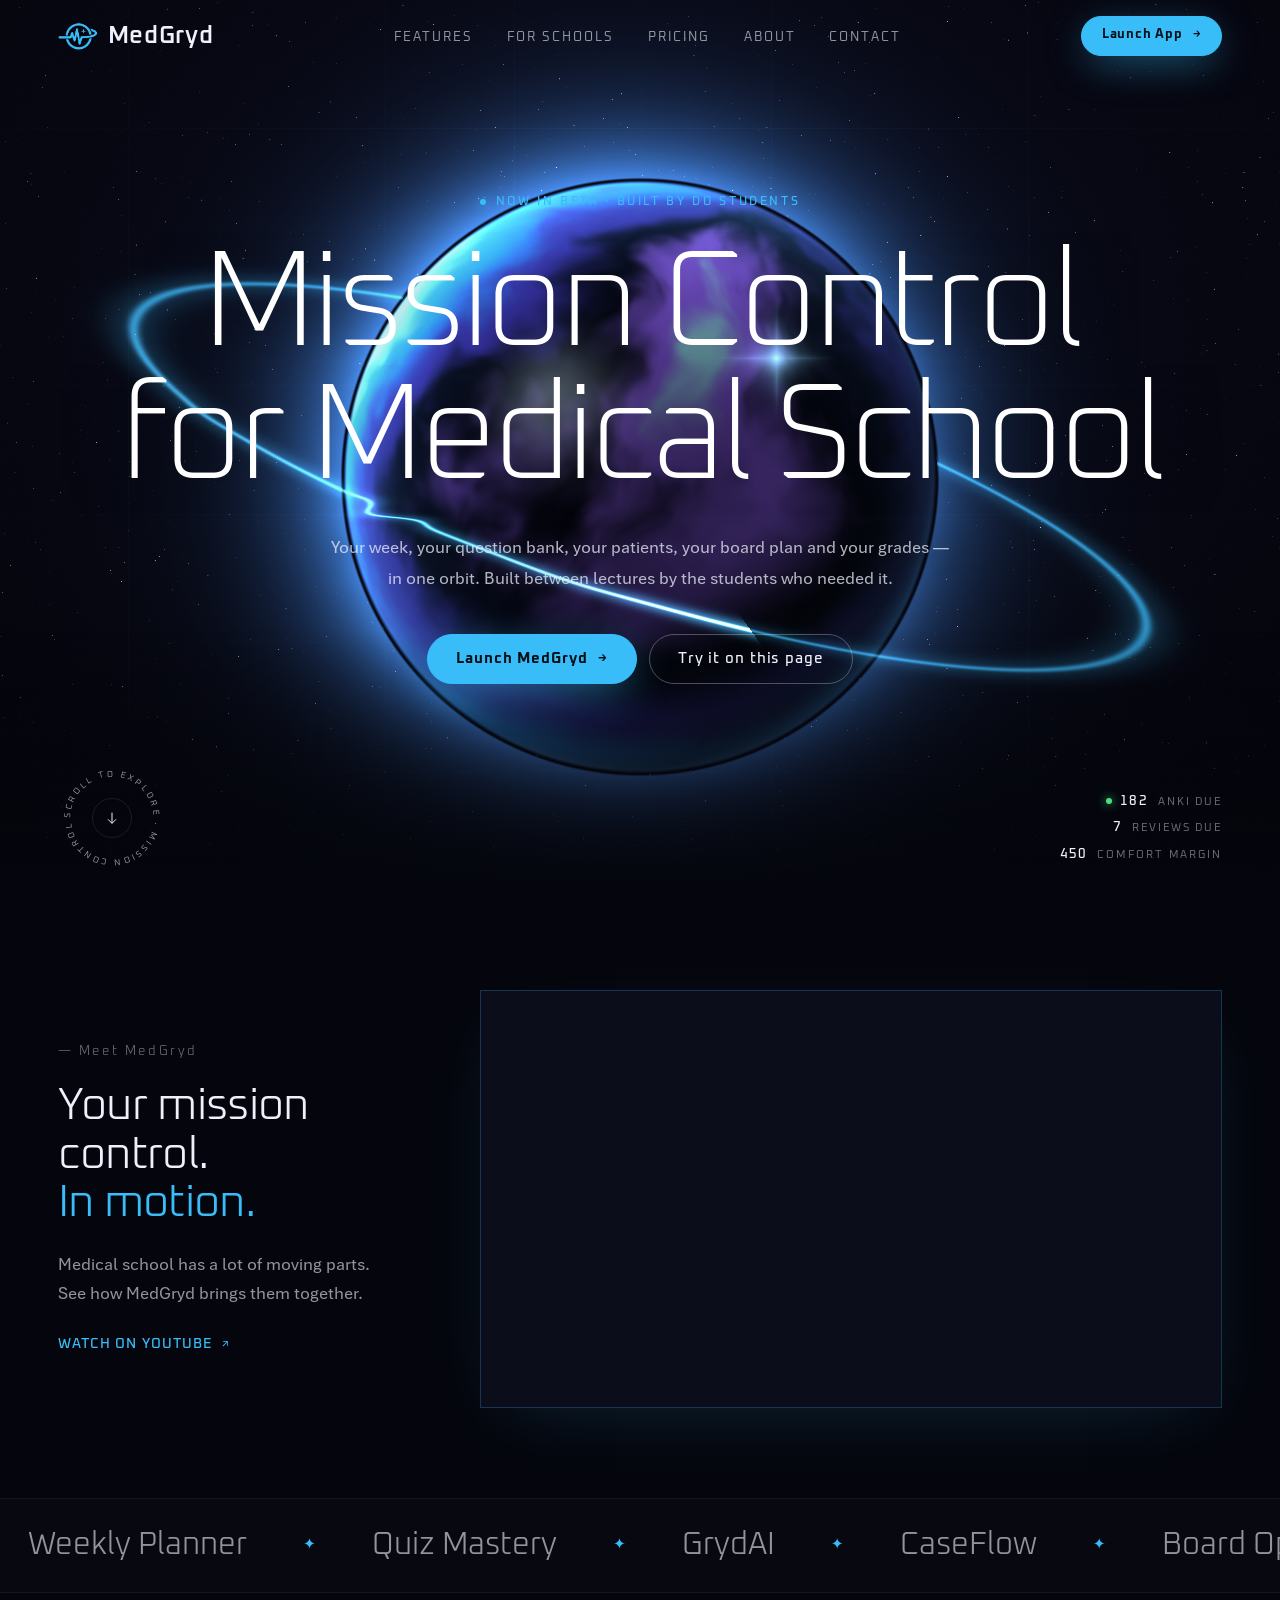
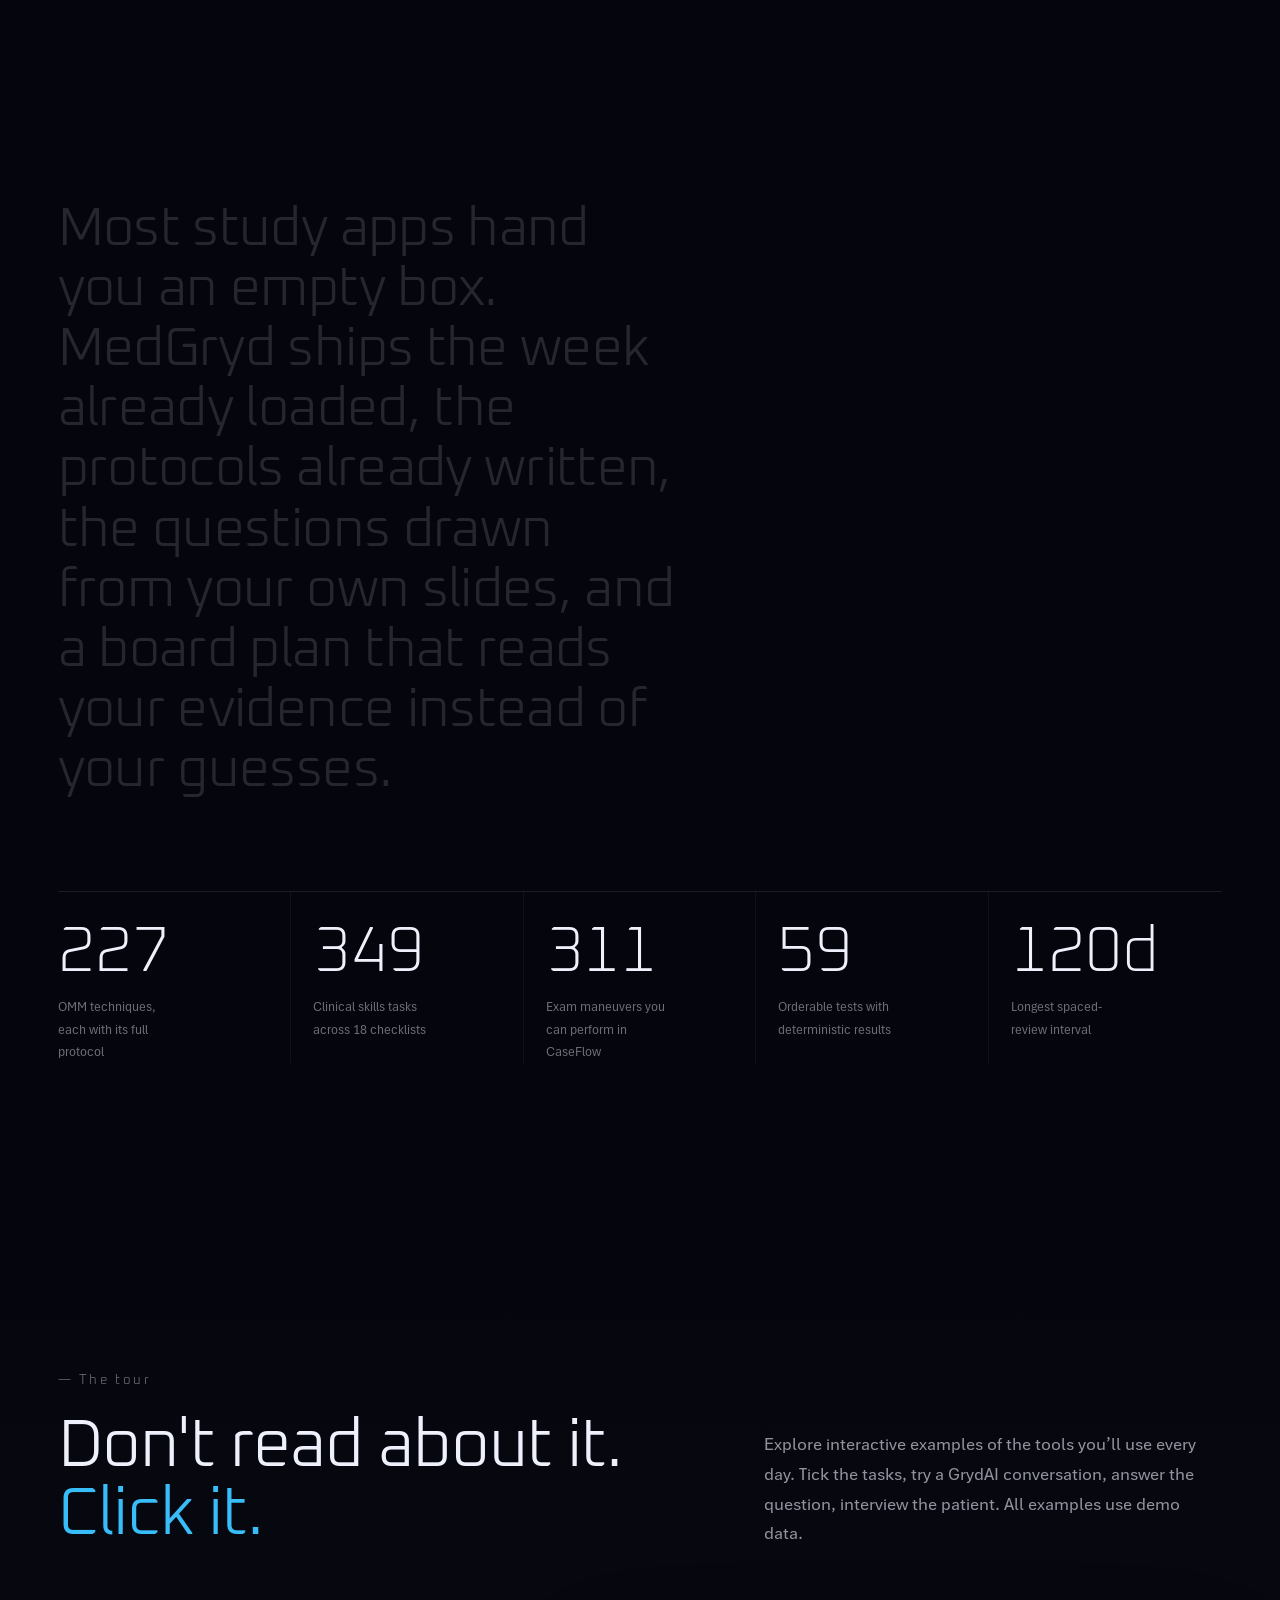
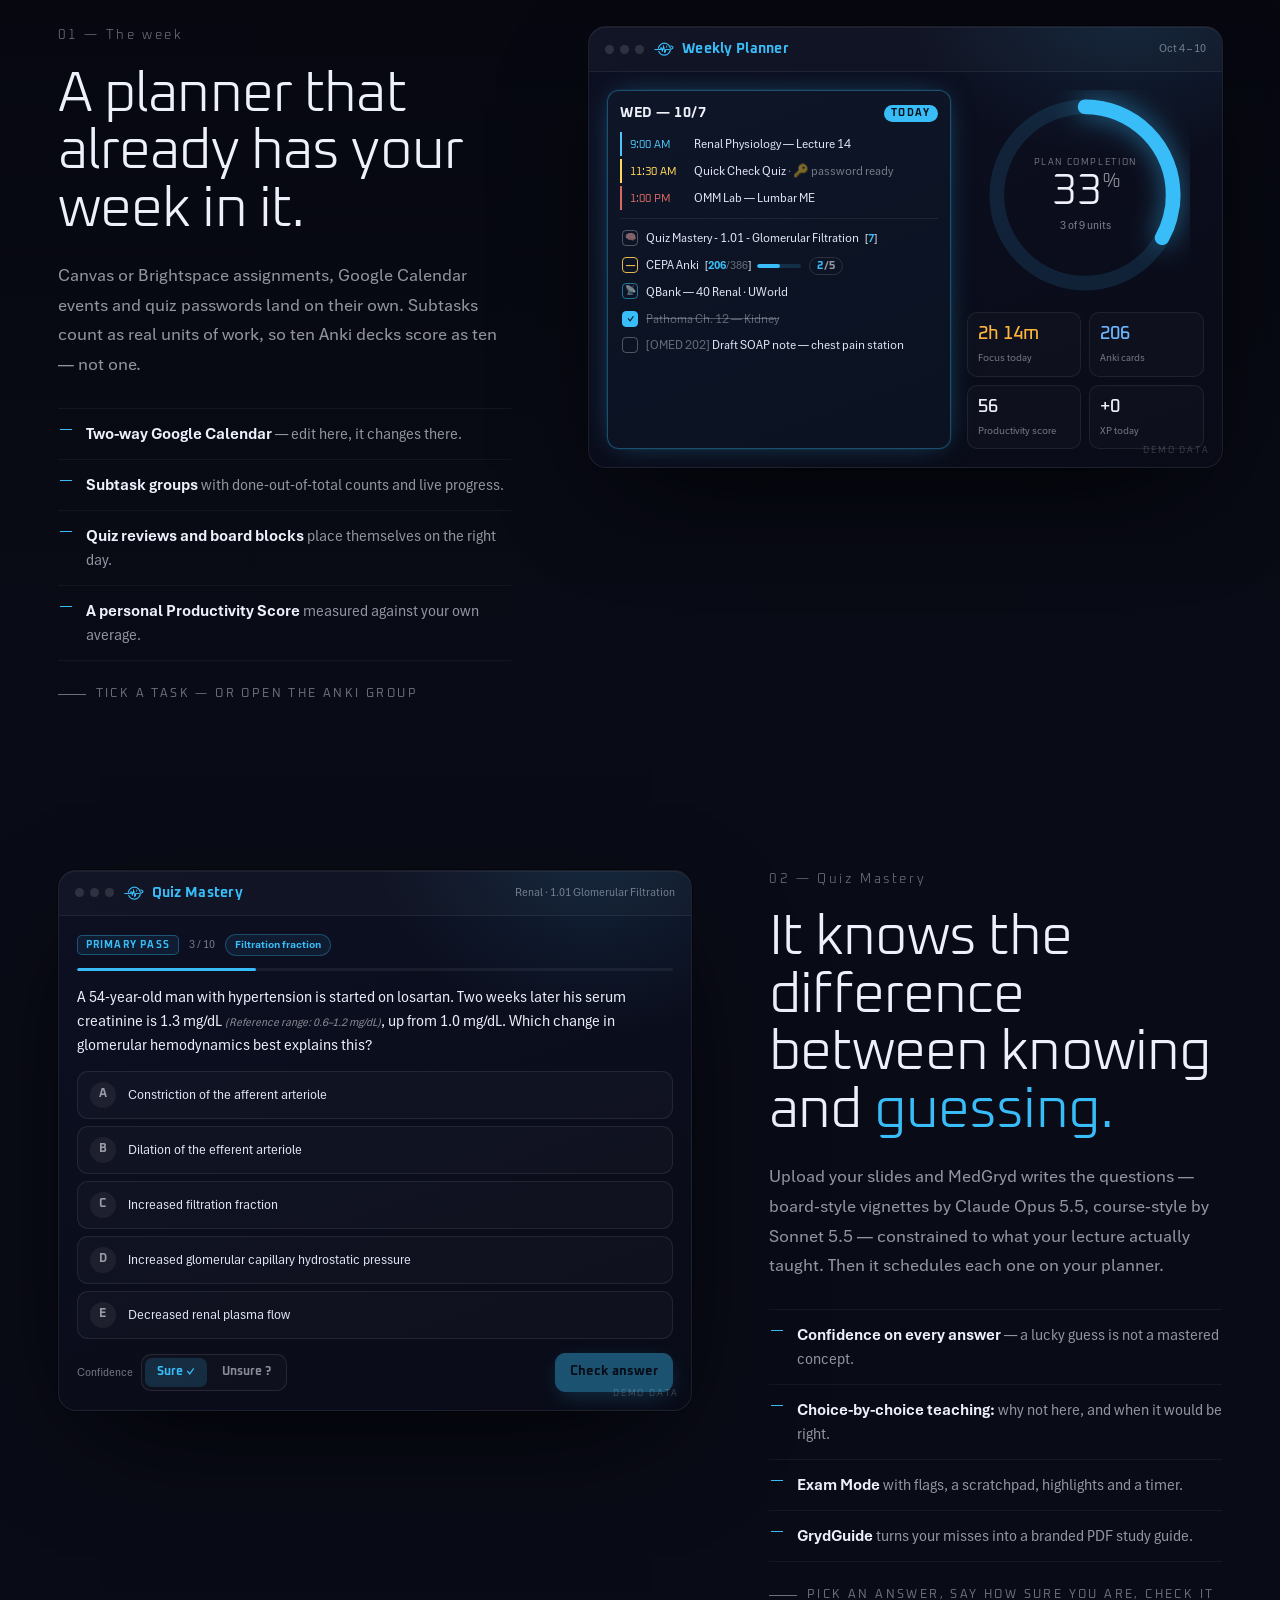
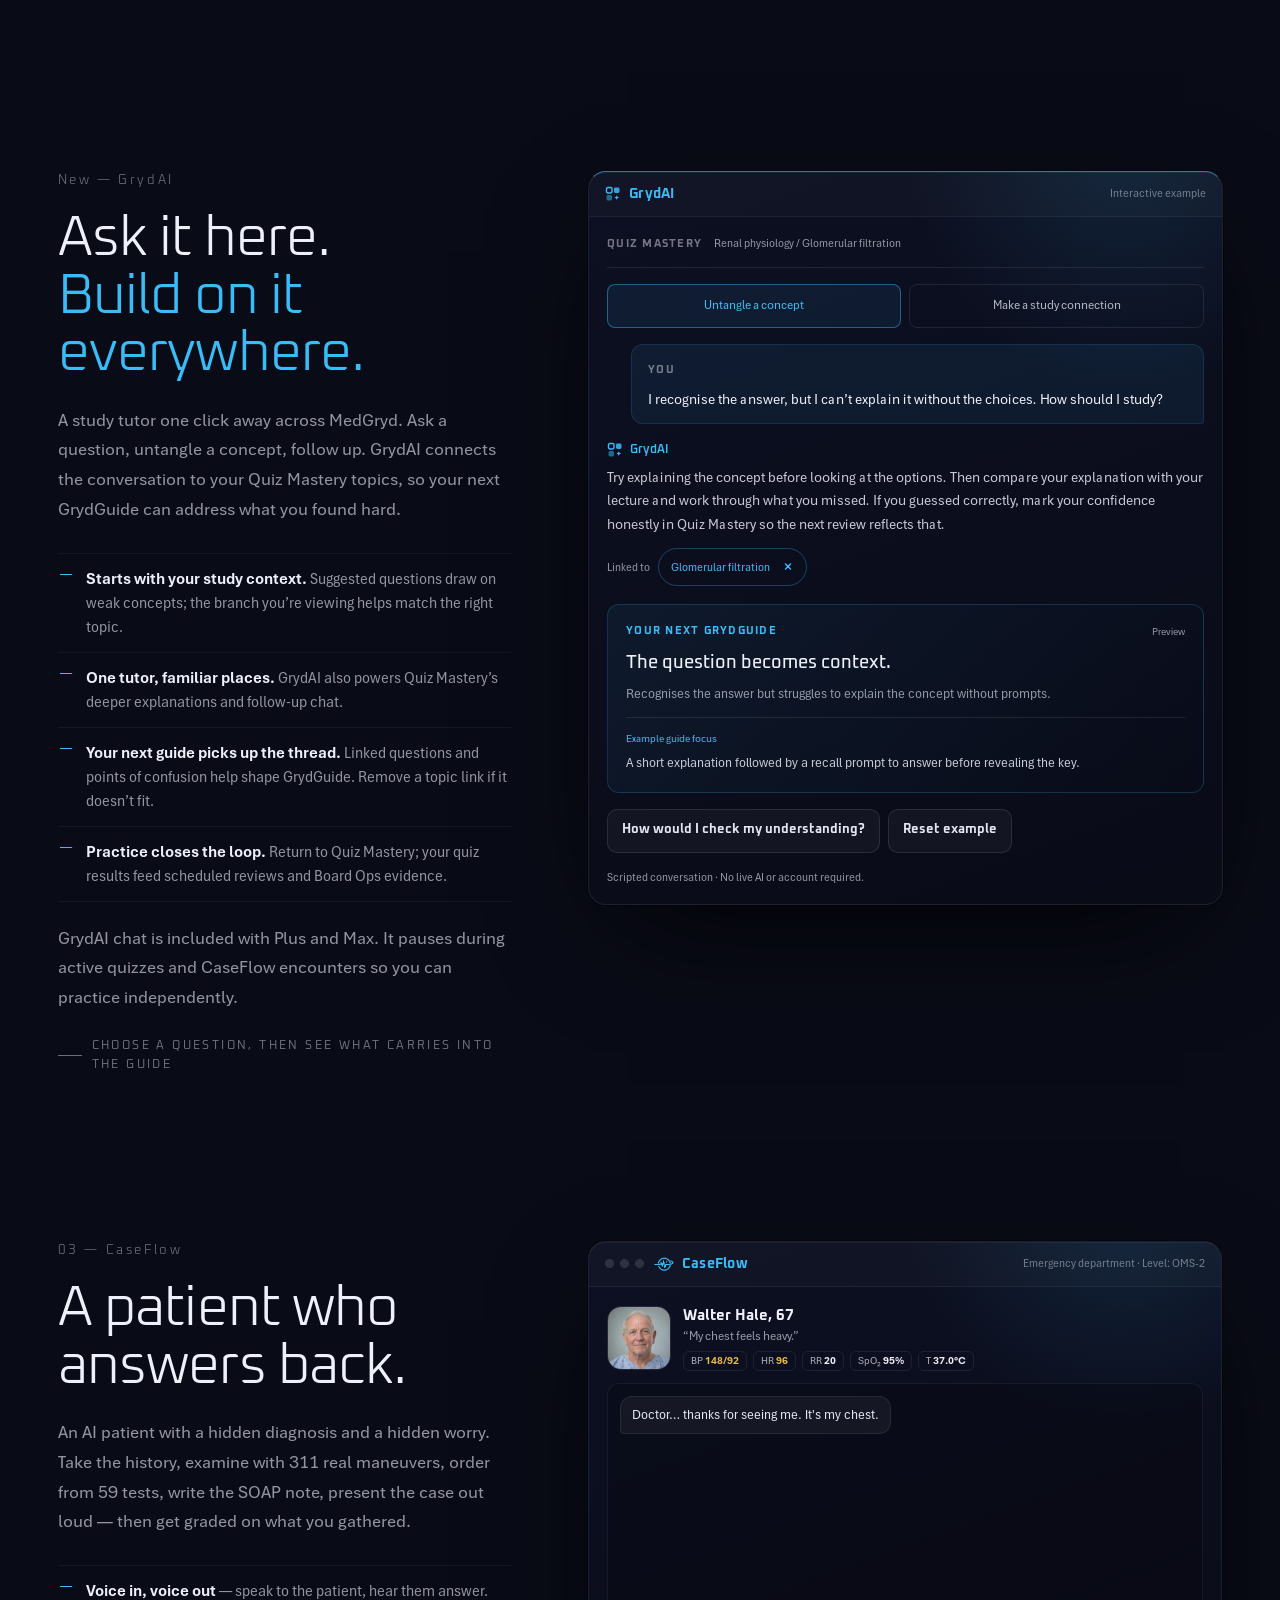
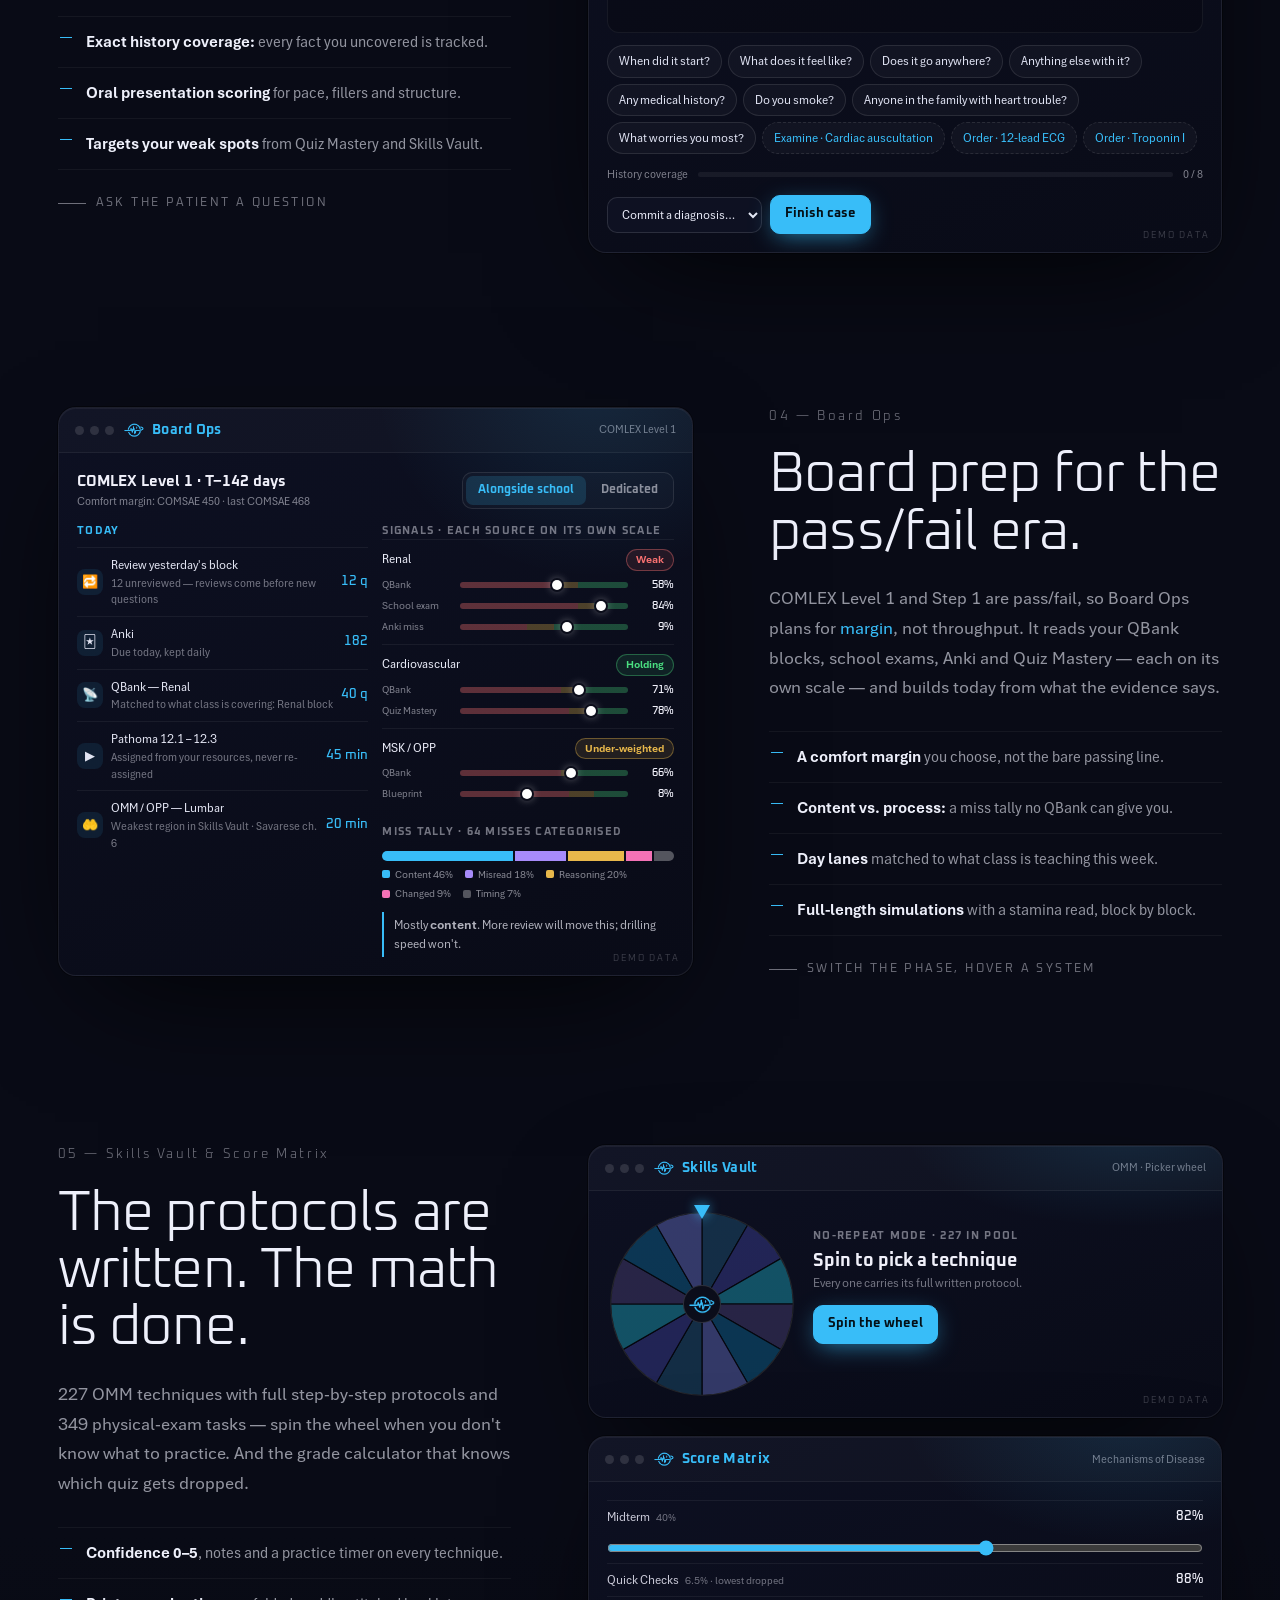
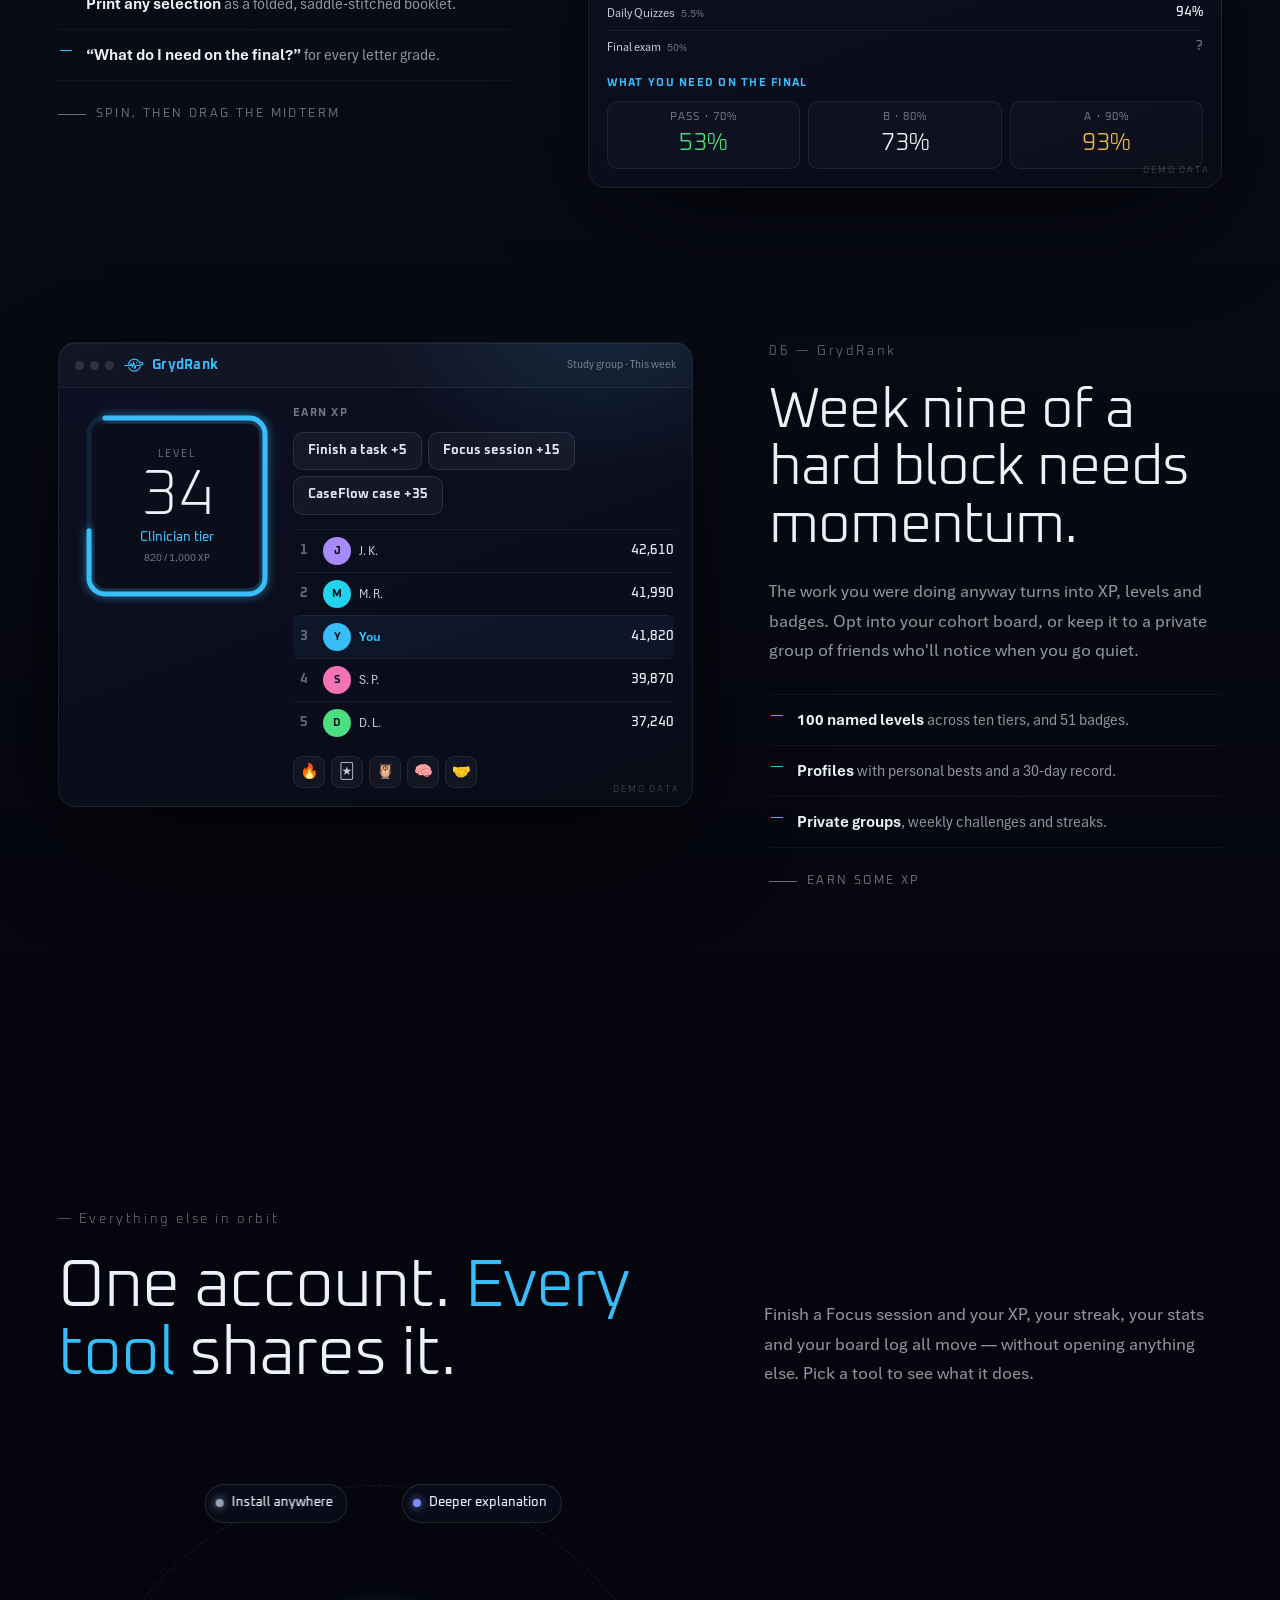
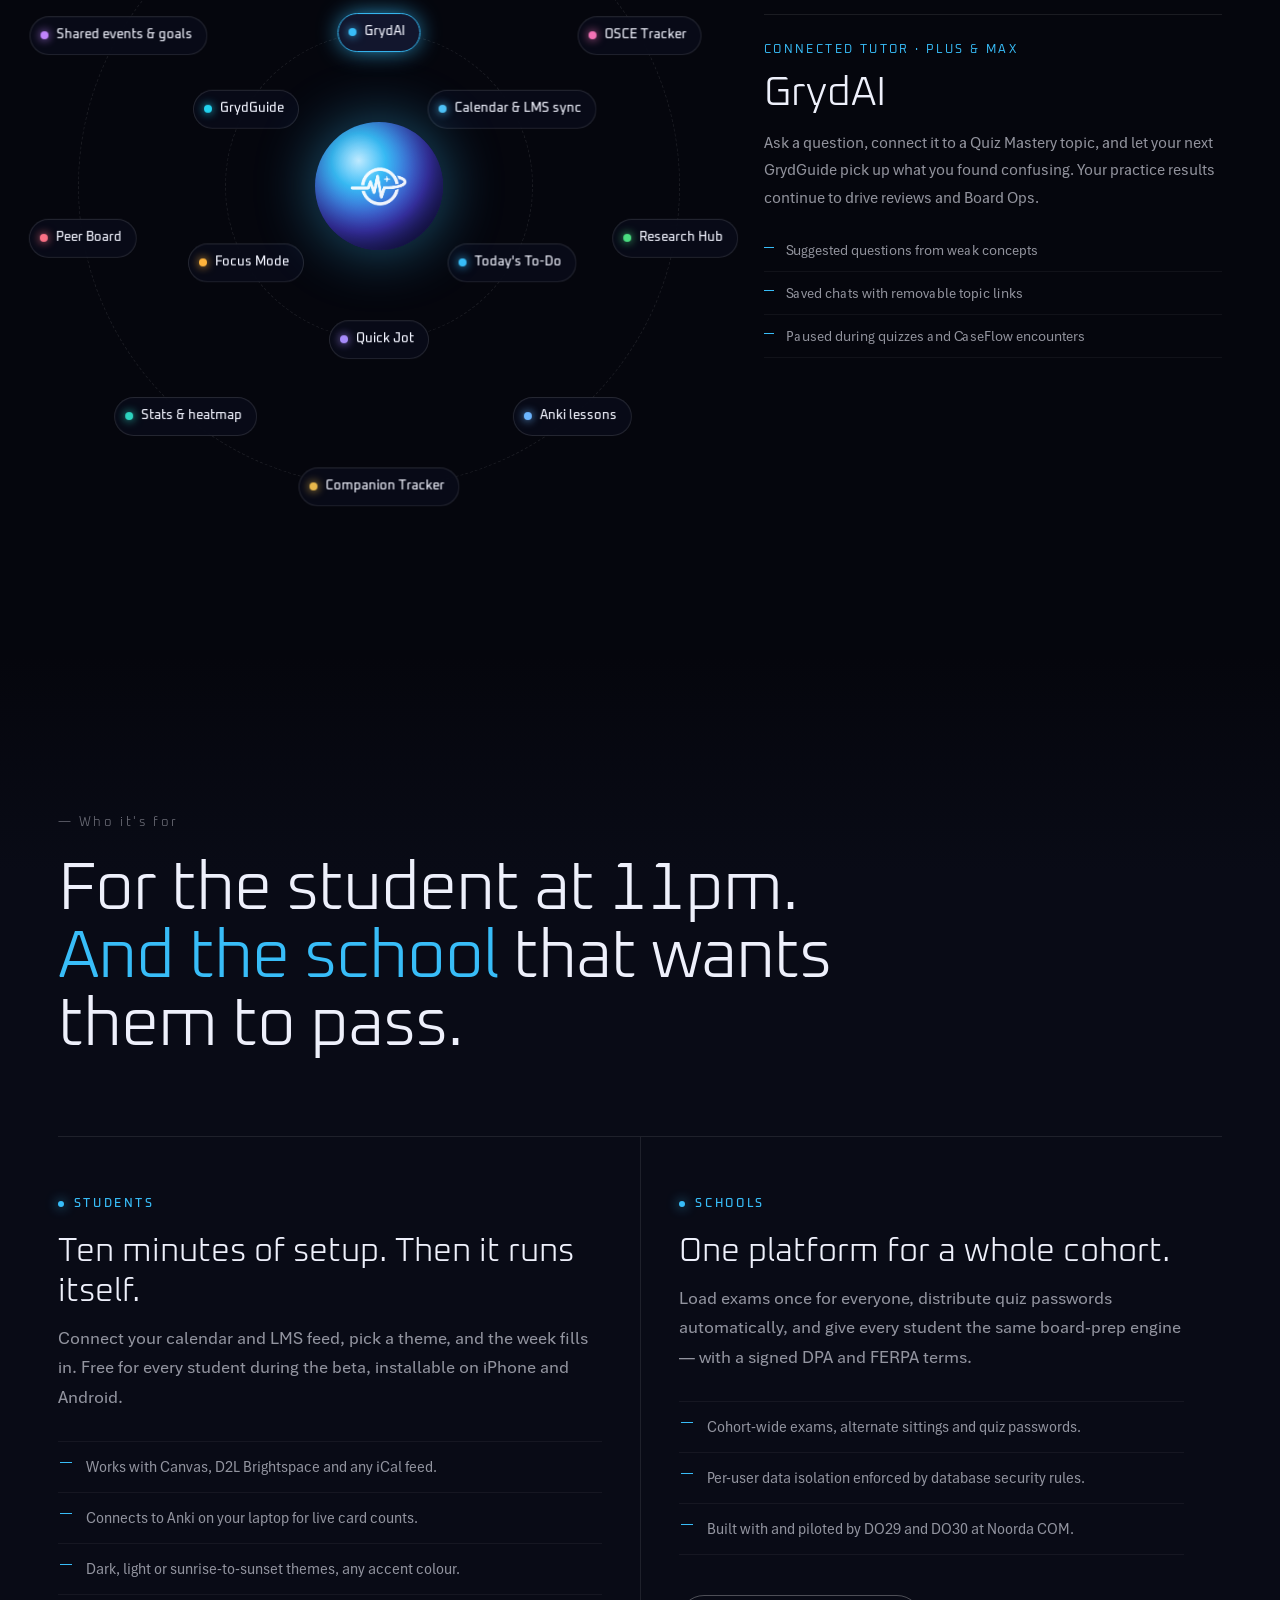
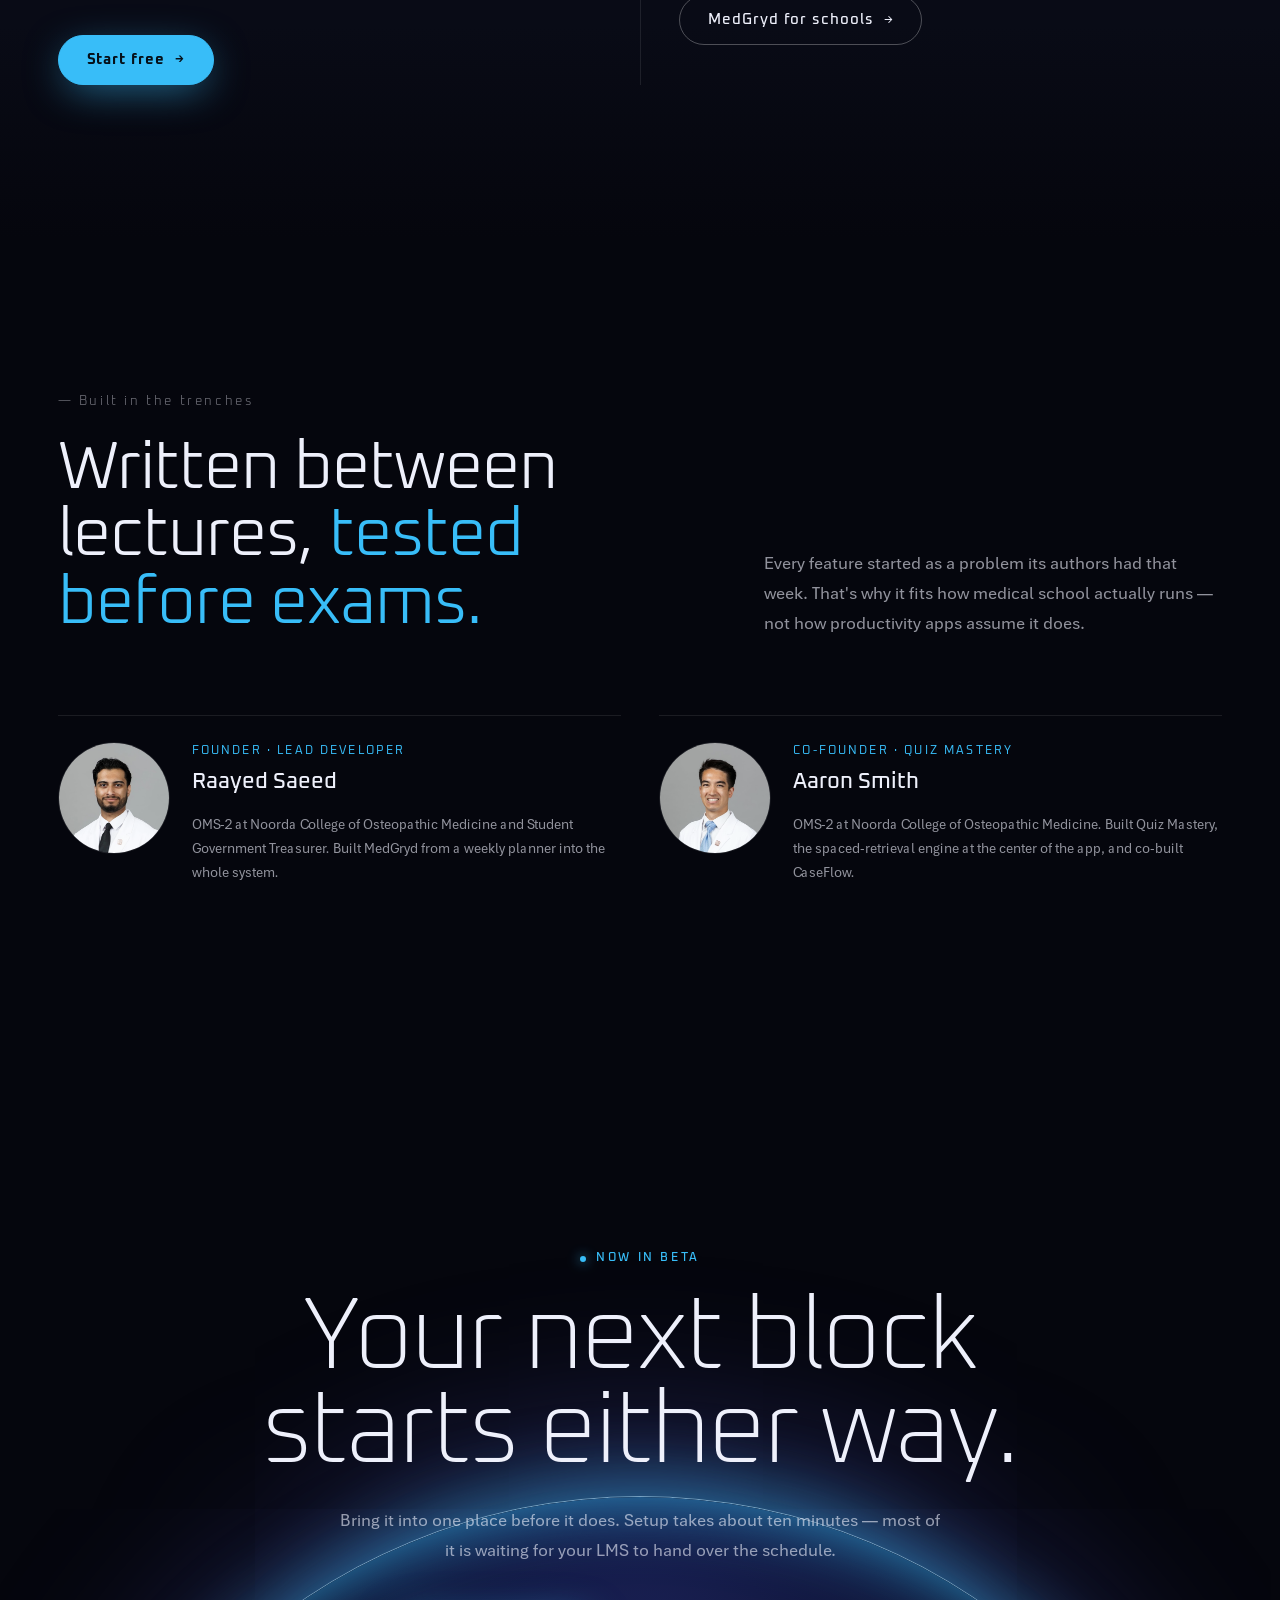
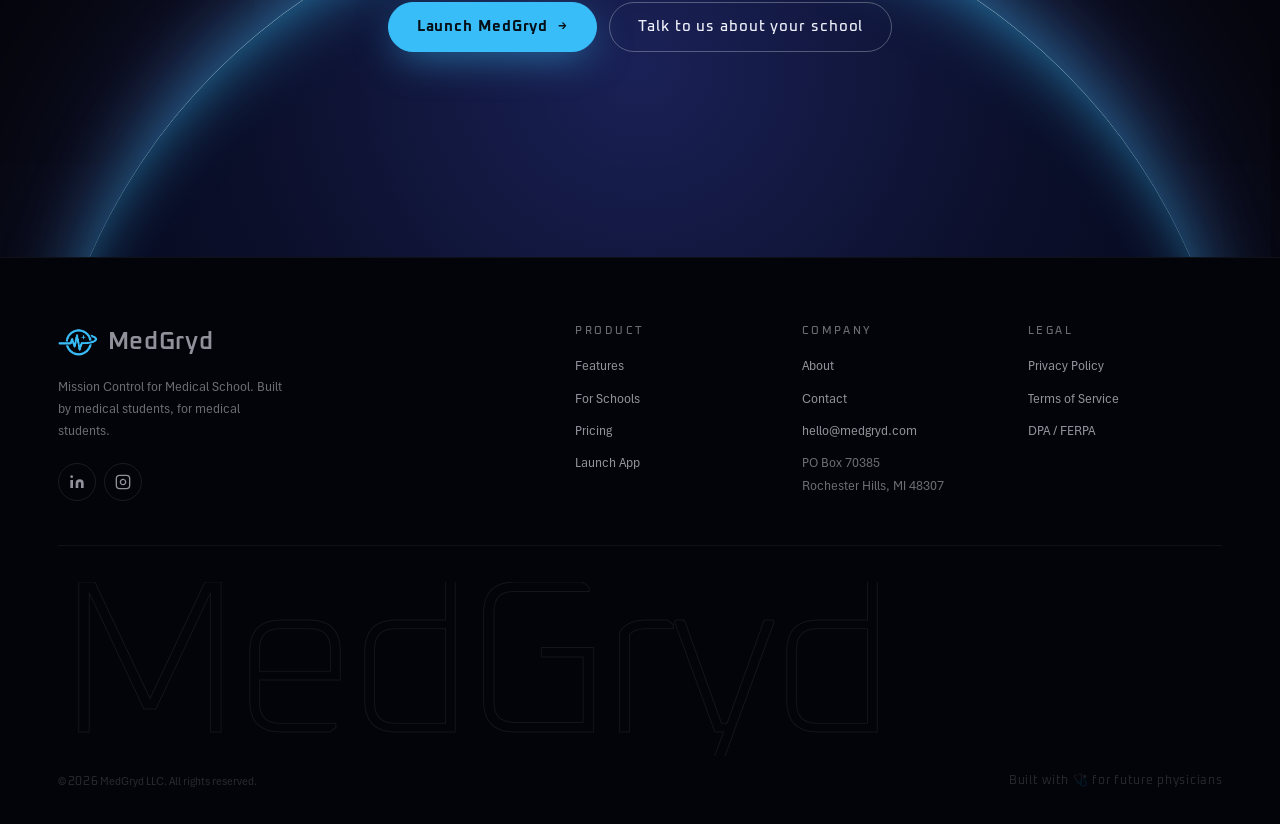
==== commit 9732c278: "Use American spellings for practice and center" ====
--- a/index.html
+++ b/index.html
@@ -203,7 +203,7 @@
             <li><b>Your next guide picks up the thread.</b> Linked questions and points of confusion help shape GrydGuide. Remove a topic link if it doesn’t fit.</li>
             <li><b>Practice closes the loop.</b> Return to Quiz Mastery; your quiz results feed scheduled reviews and Board Ops evidence.</li>
           </ul>
-          <p class="lede" style="margin-top:22px">GrydAI chat is included with Plus and Max. It pauses during active quizzes and CaseFlow encounters so you can practise independently.</p>
+          <p class="lede" style="margin-top:22px">GrydAI chat is included with Plus and Max. It pauses during active quizzes and CaseFlow encounters so you can practice independently.</p>
           <p class="try">Choose a question, then see what carries into the guide</p>
         </div>
         <div class="reveal" data-delay="120">
@@ -251,7 +251,7 @@
         <div class="feature-copy reveal">
           <span class="idx">05 — Skills Vault & Score Matrix</span>
           <h3 class="h2" id="f-sv">The protocols are written. The math is done.</h3>
-          <p class="lede">227 OMM techniques with full step-by-step protocols and 349 physical-exam tasks — spin the wheel when you don't know what to practise. And the grade calculator that knows which quiz gets dropped.</p>
+          <p class="lede">227 OMM techniques with full step-by-step protocols and 349 physical-exam tasks — spin the wheel when you don't know what to practice. And the grade calculator that knows which quiz gets dropped.</p>
           <ul class="ticks">
             <li><b>Confidence 0–5</b>, notes and a practice timer on every technique.</li>
             <li><b>Print any selection</b> as a folded, saddle-stitched booklet.</li>
@@ -354,7 +354,7 @@
           <div>
             <div class="role">Co-founder · Quiz Mastery</div>
             <h3>Aaron Smith</h3>
-            <p>OMS-2 at Noorda College of Osteopathic Medicine. Built Quiz Mastery, the spaced-retrieval engine at the centre of the app, and co-built CaseFlow.</p>
+            <p>OMS-2 at Noorda College of Osteopathic Medicine. Built Quiz Mastery, the spaced-retrieval engine at the center of the app, and co-built CaseFlow.</p>
           </div>
         </div>
       </div>
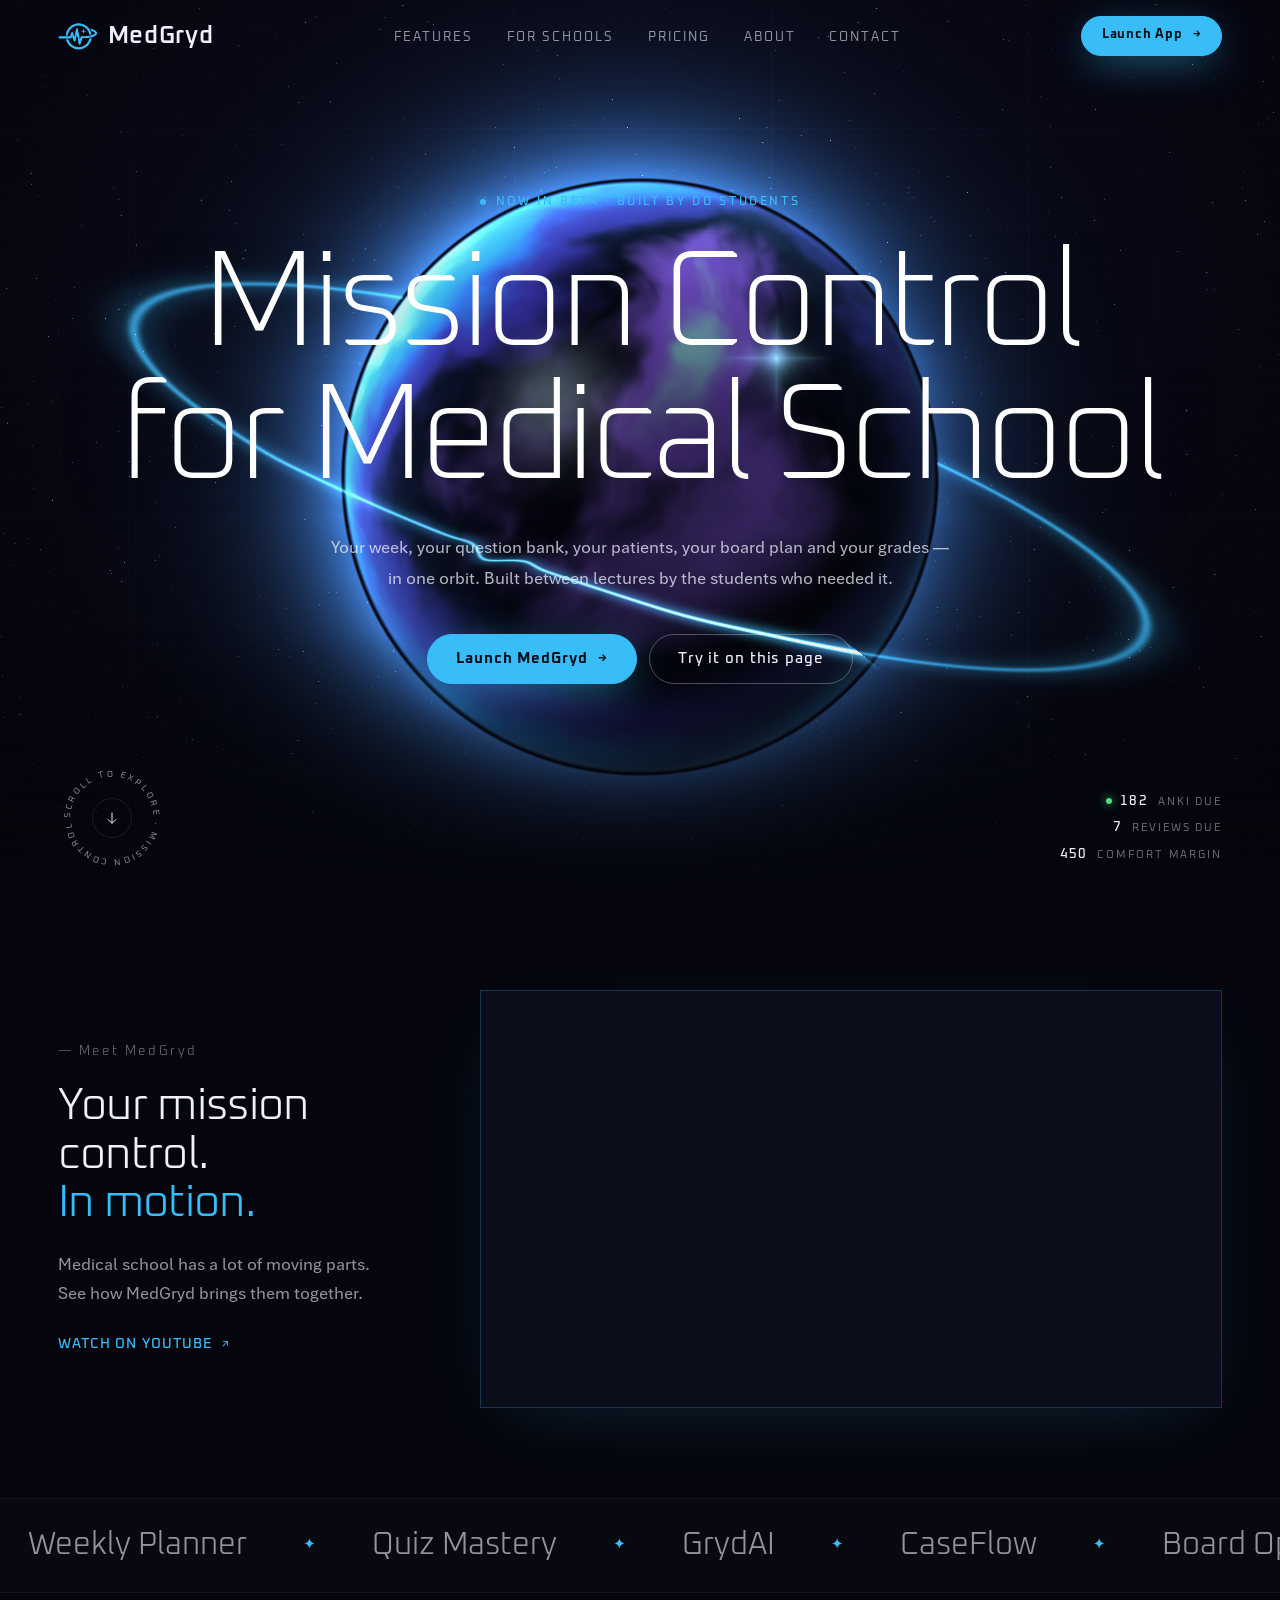
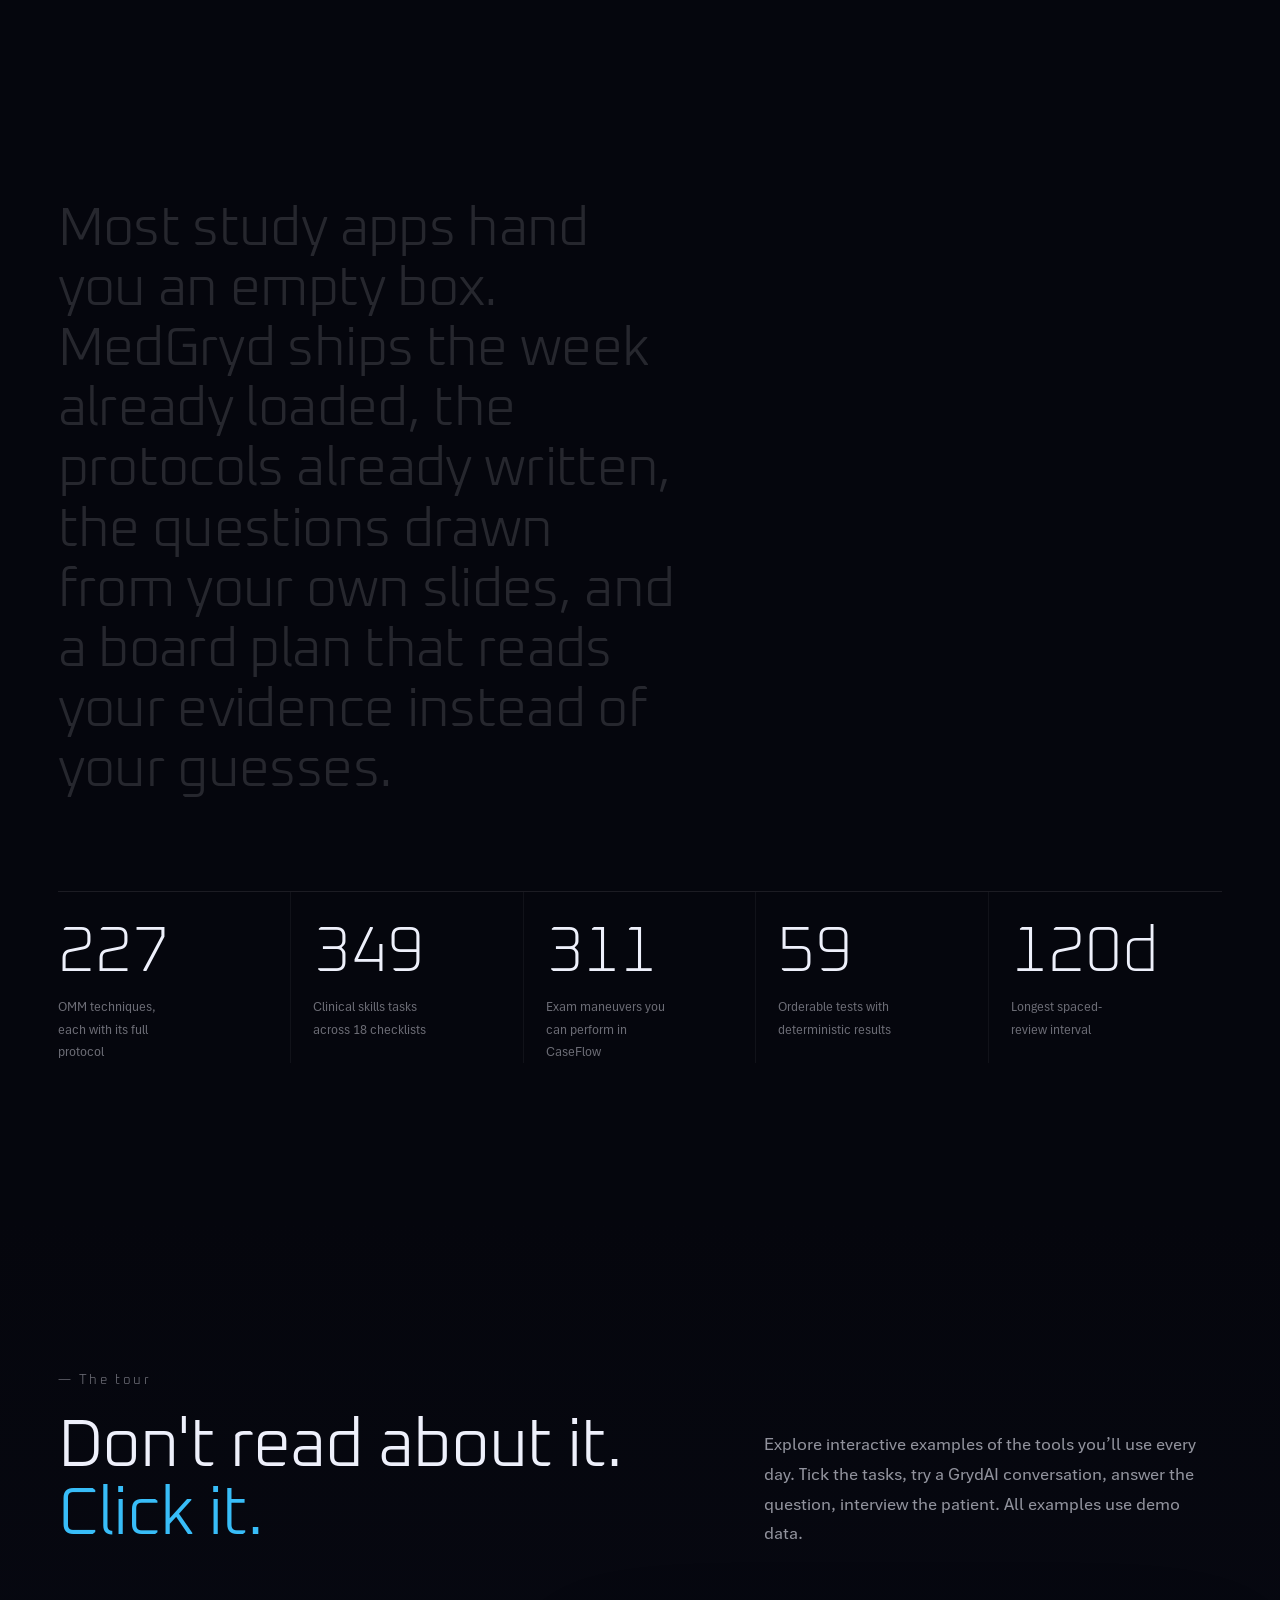
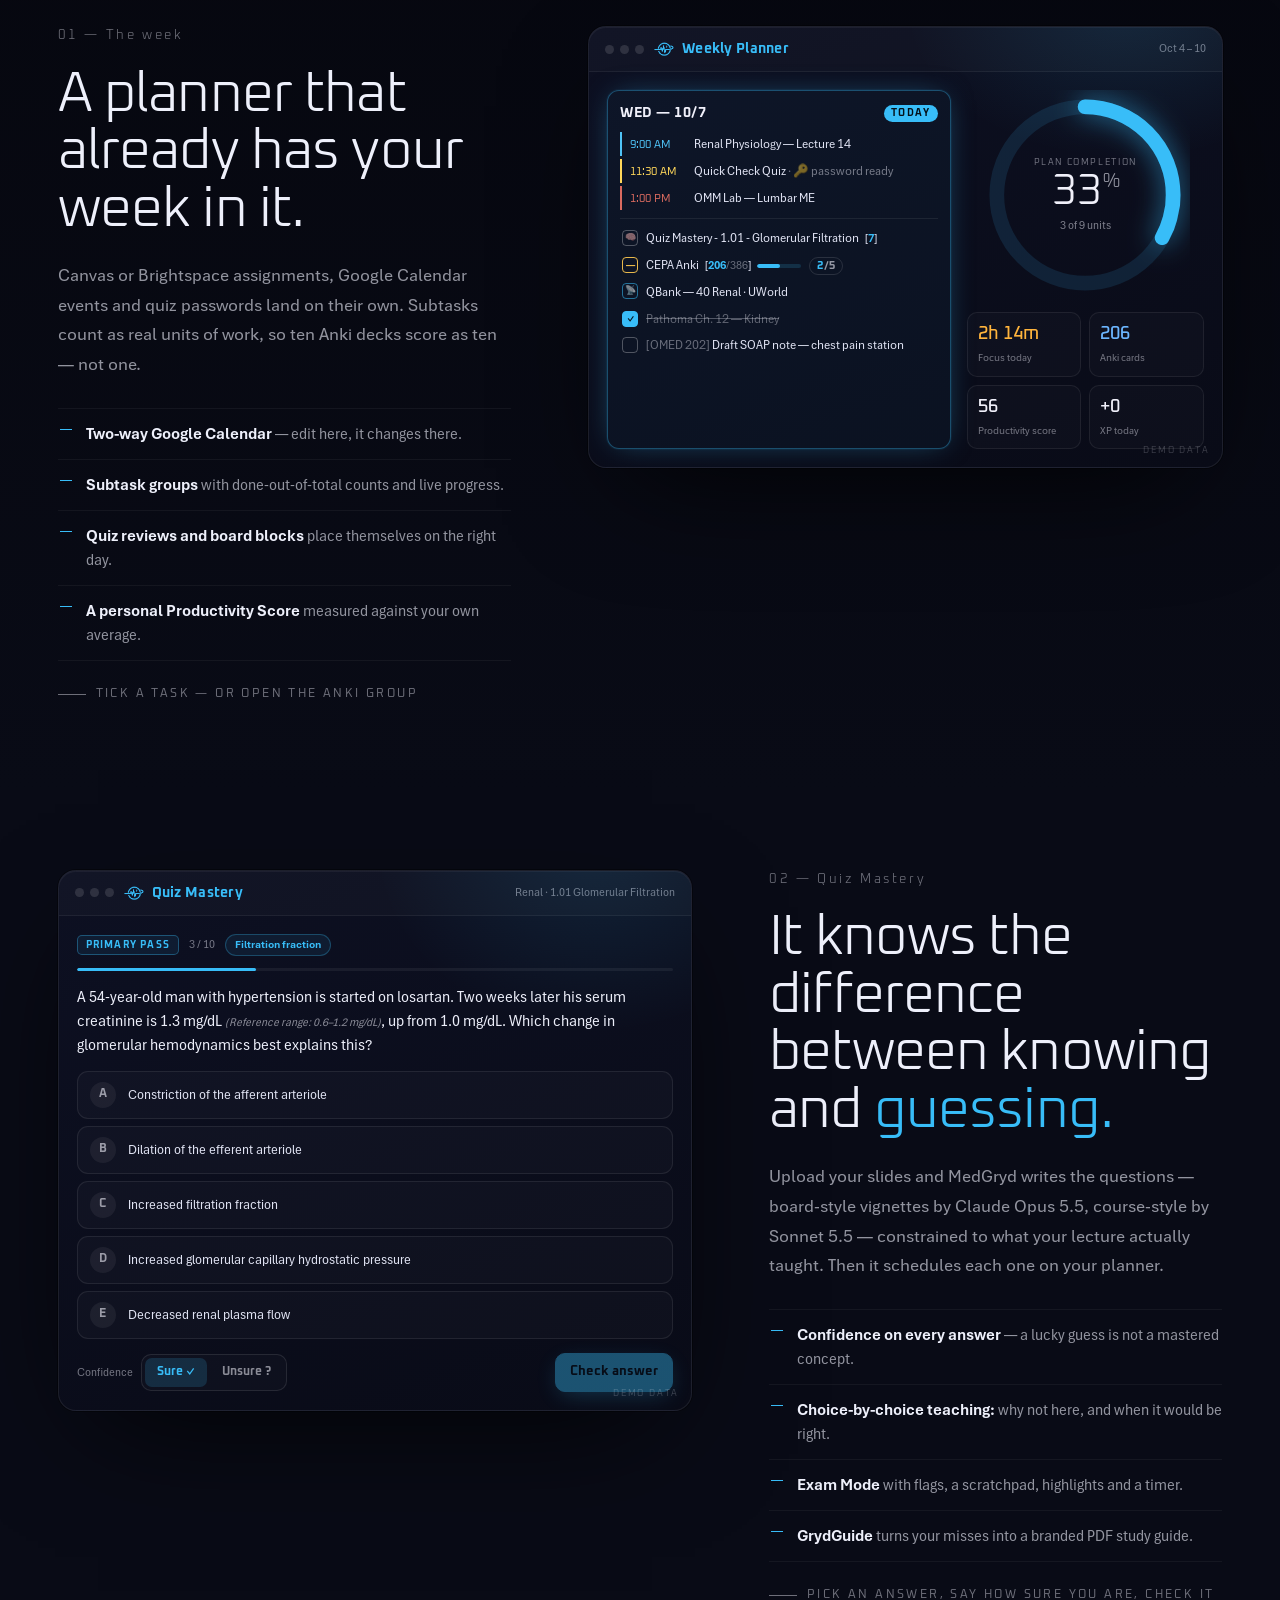
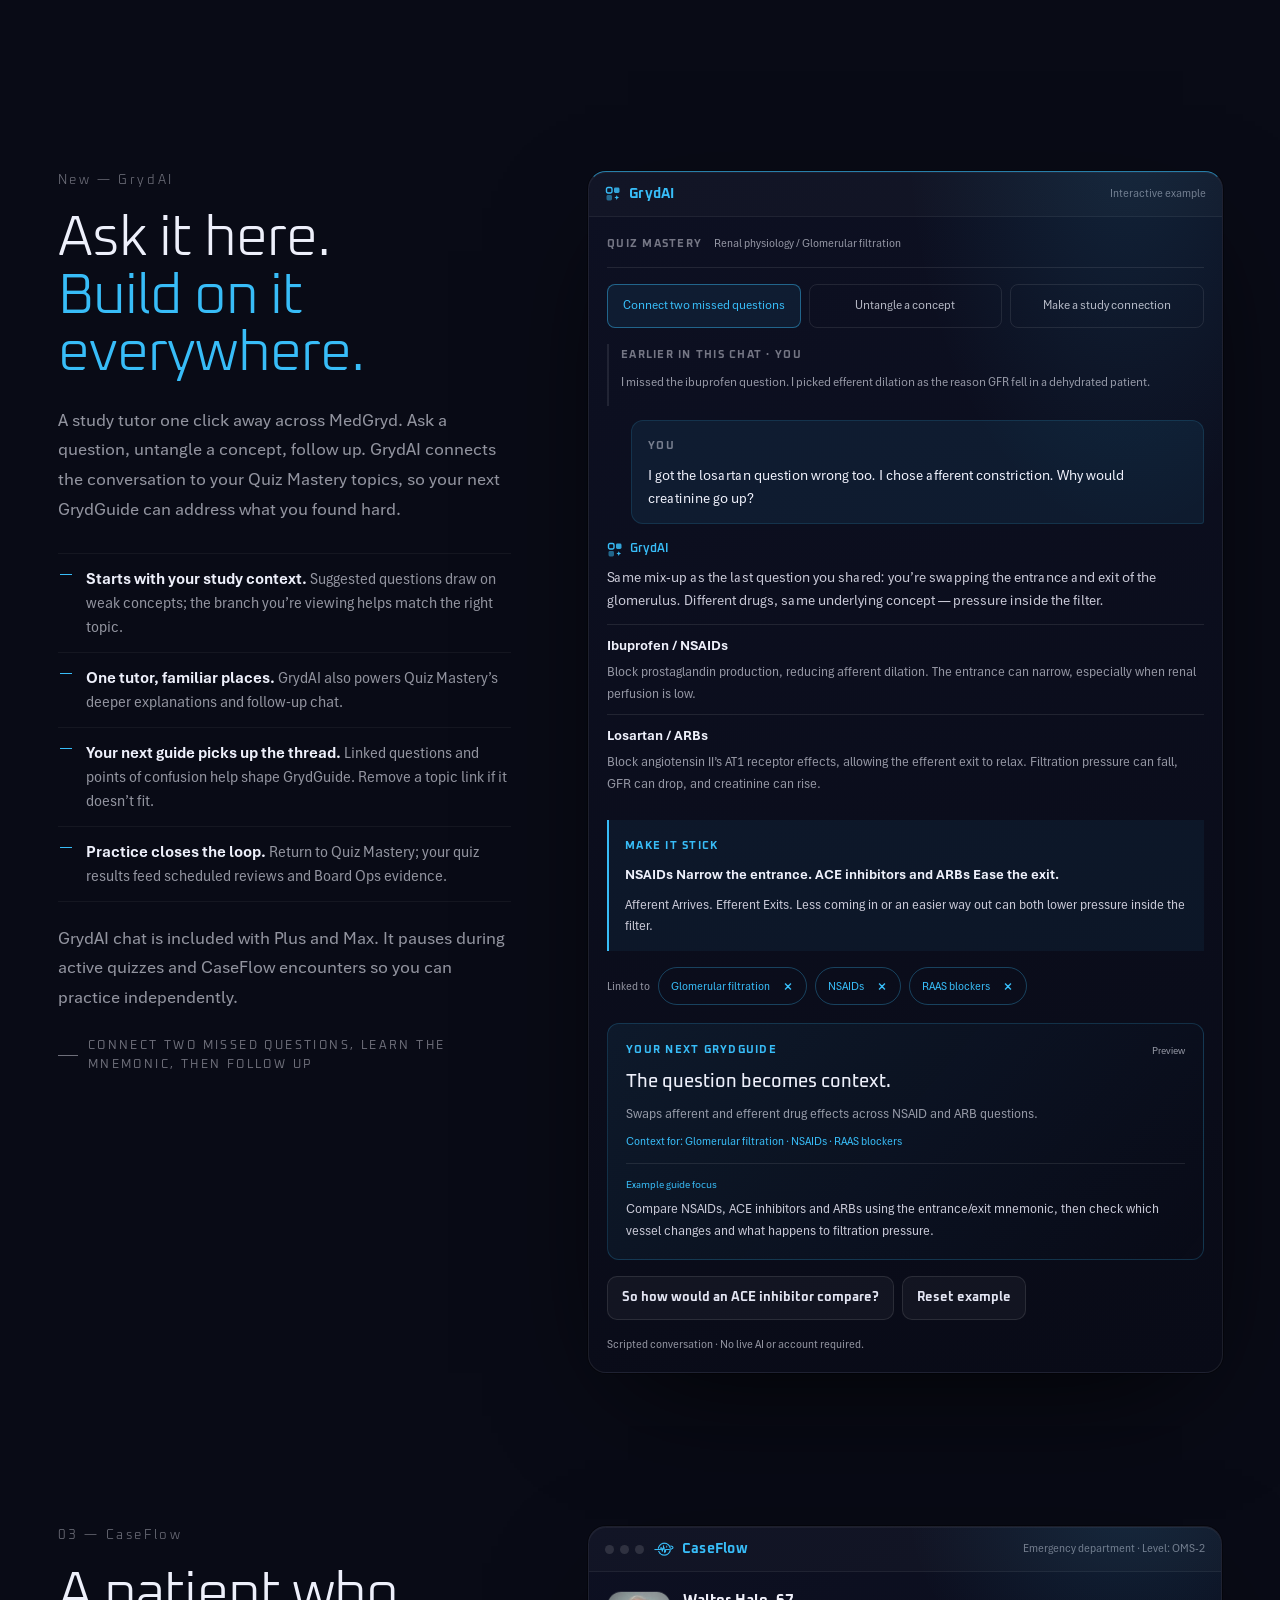
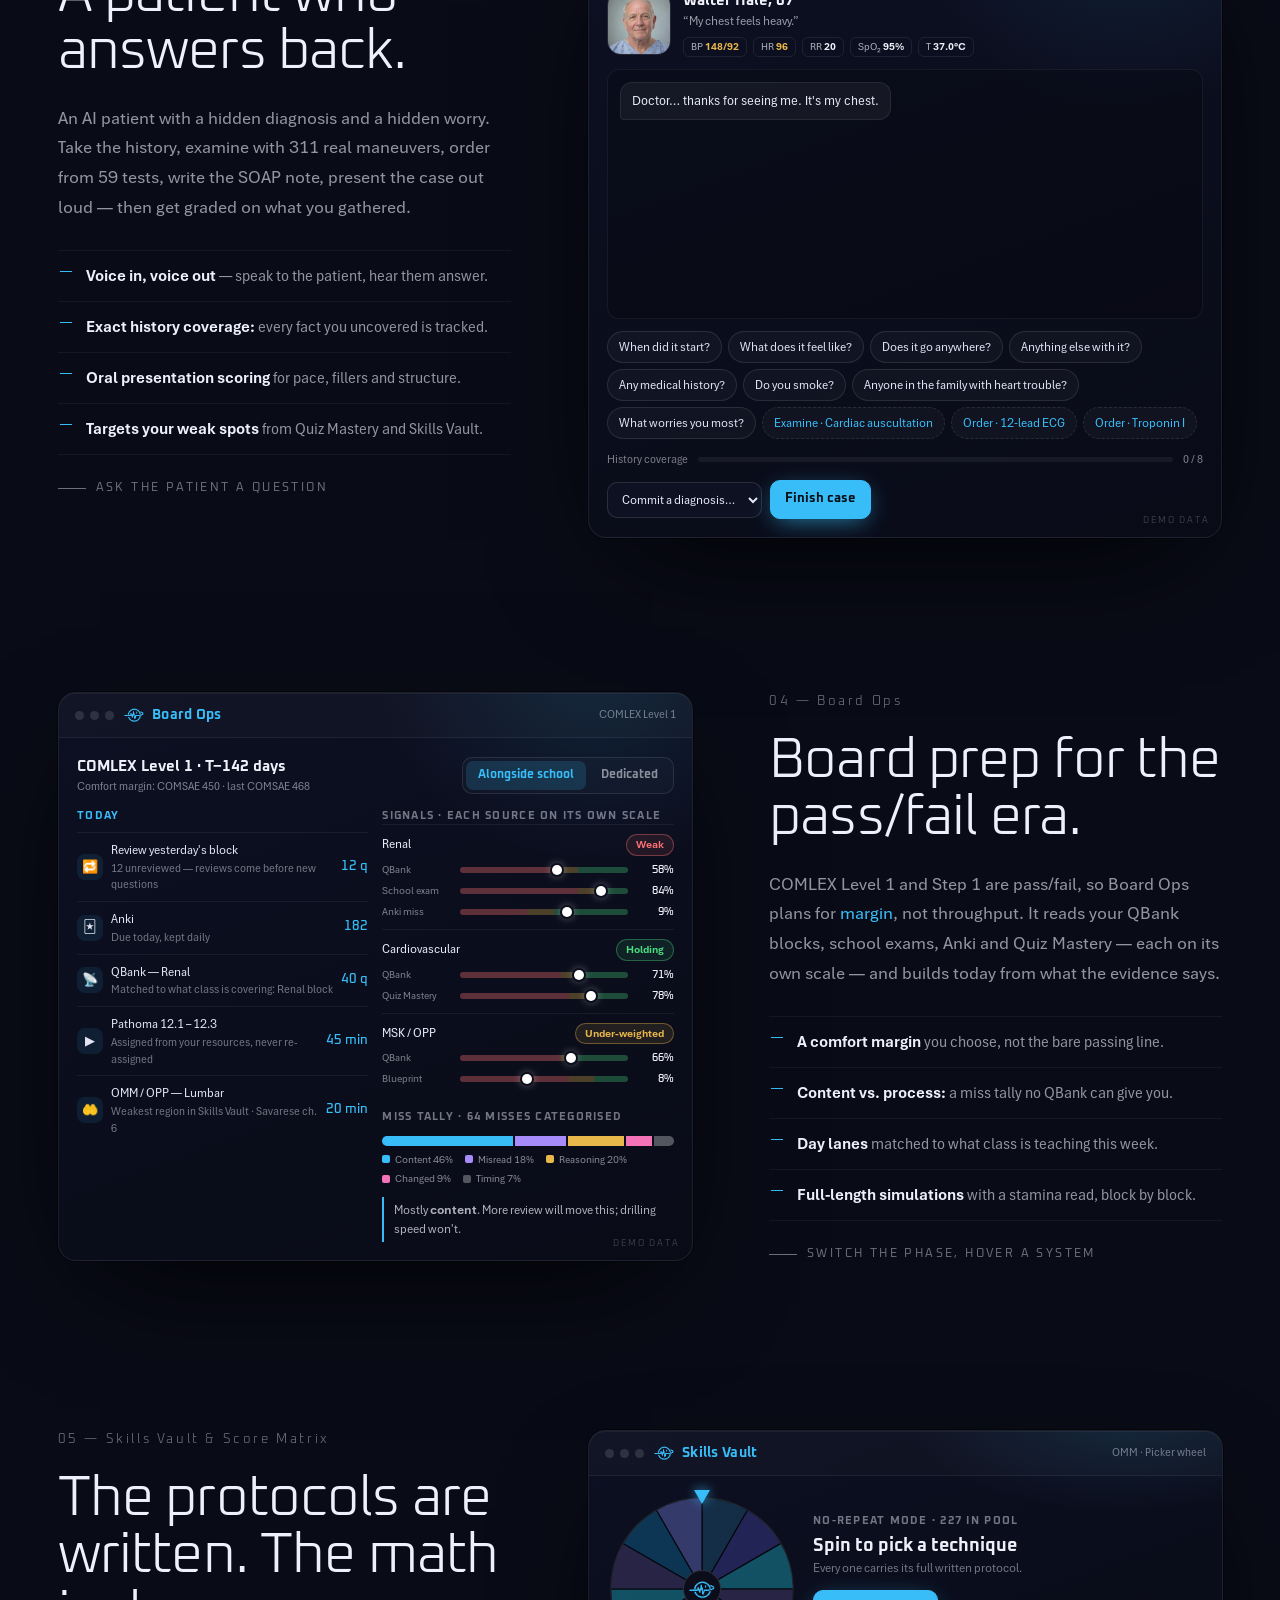
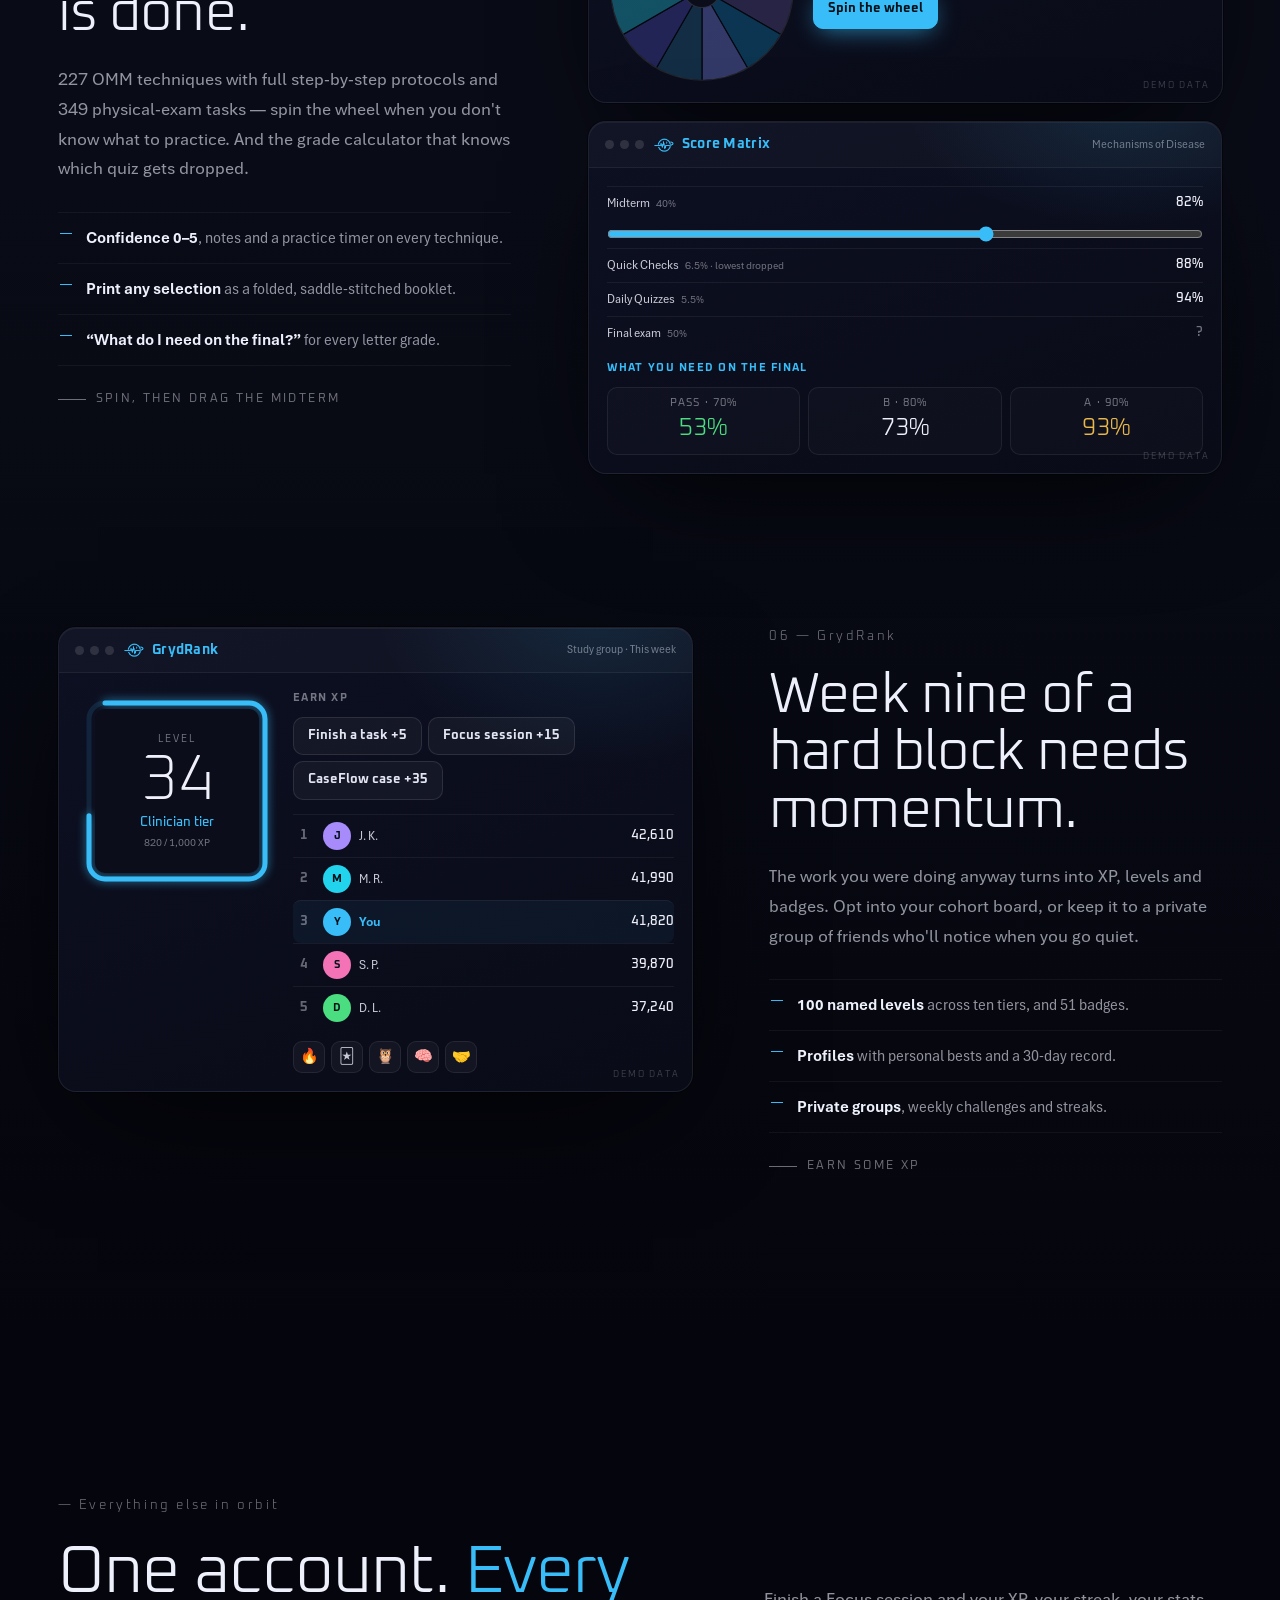
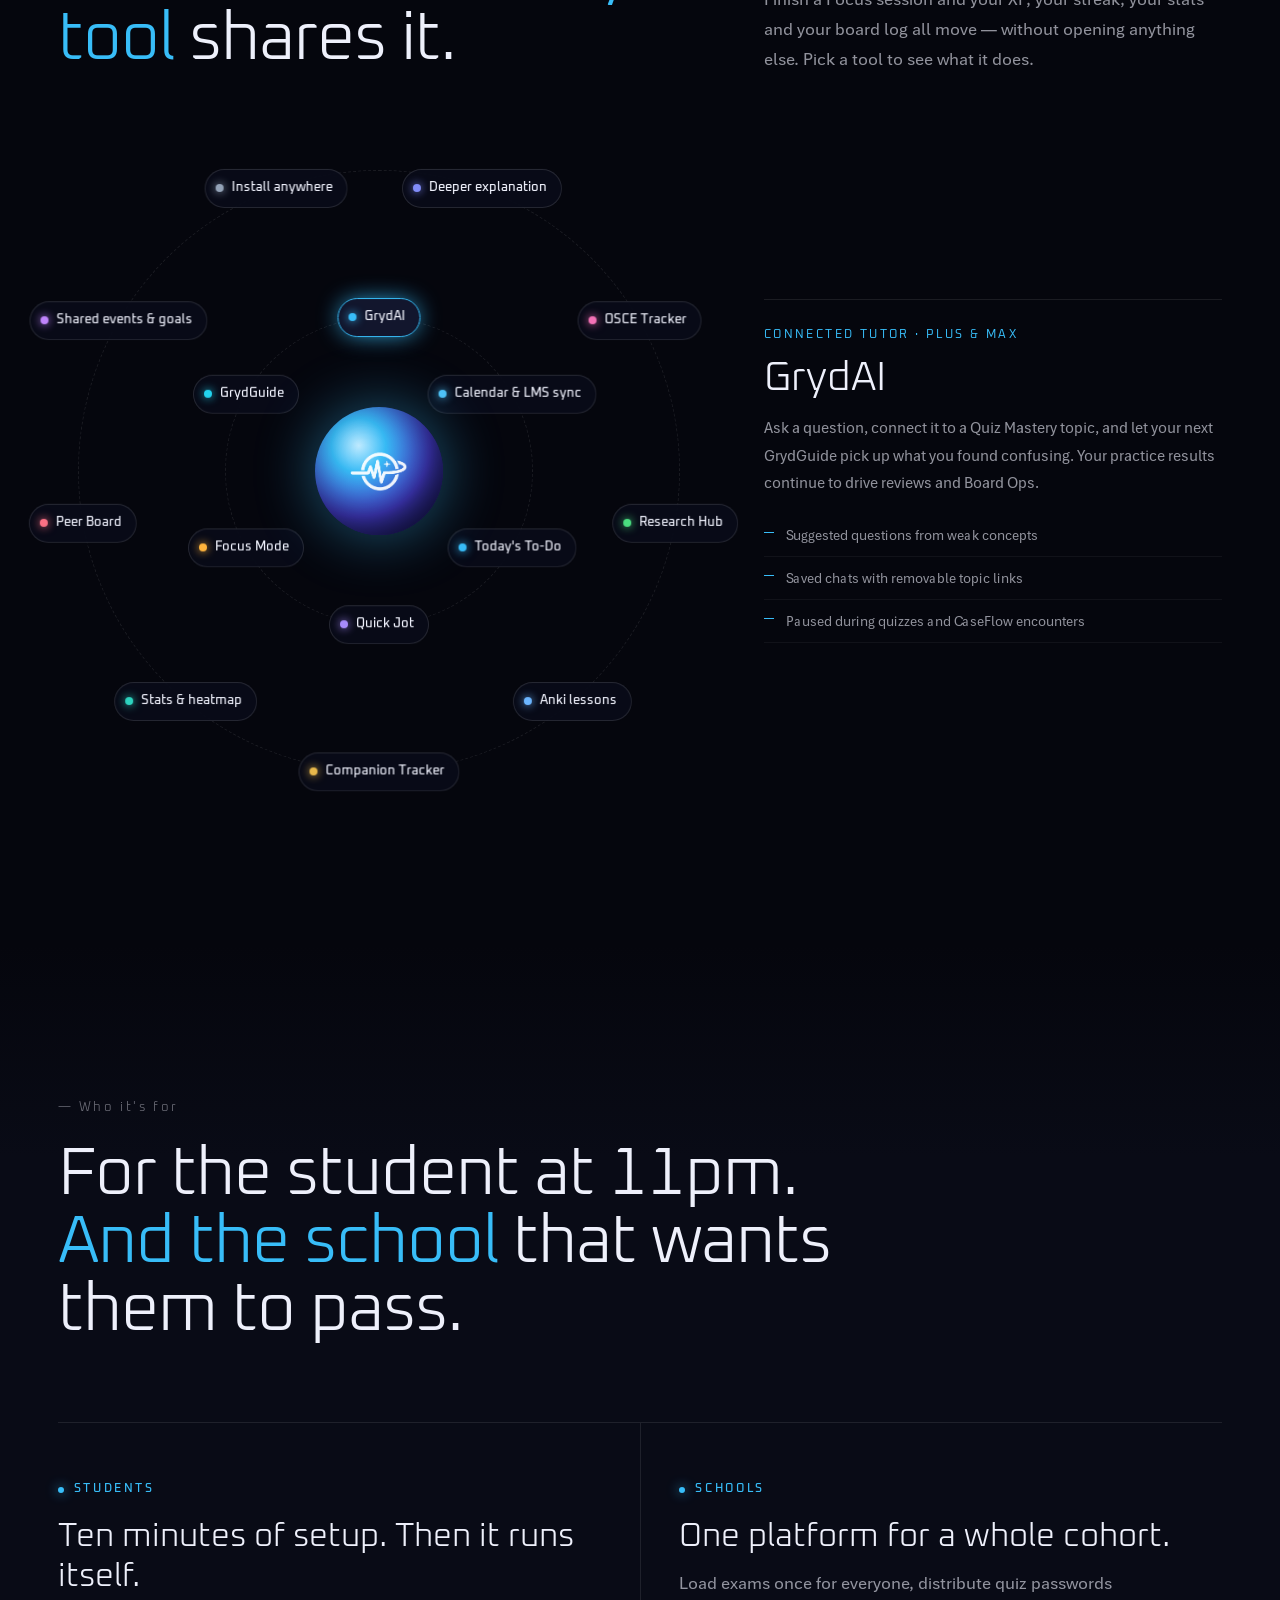
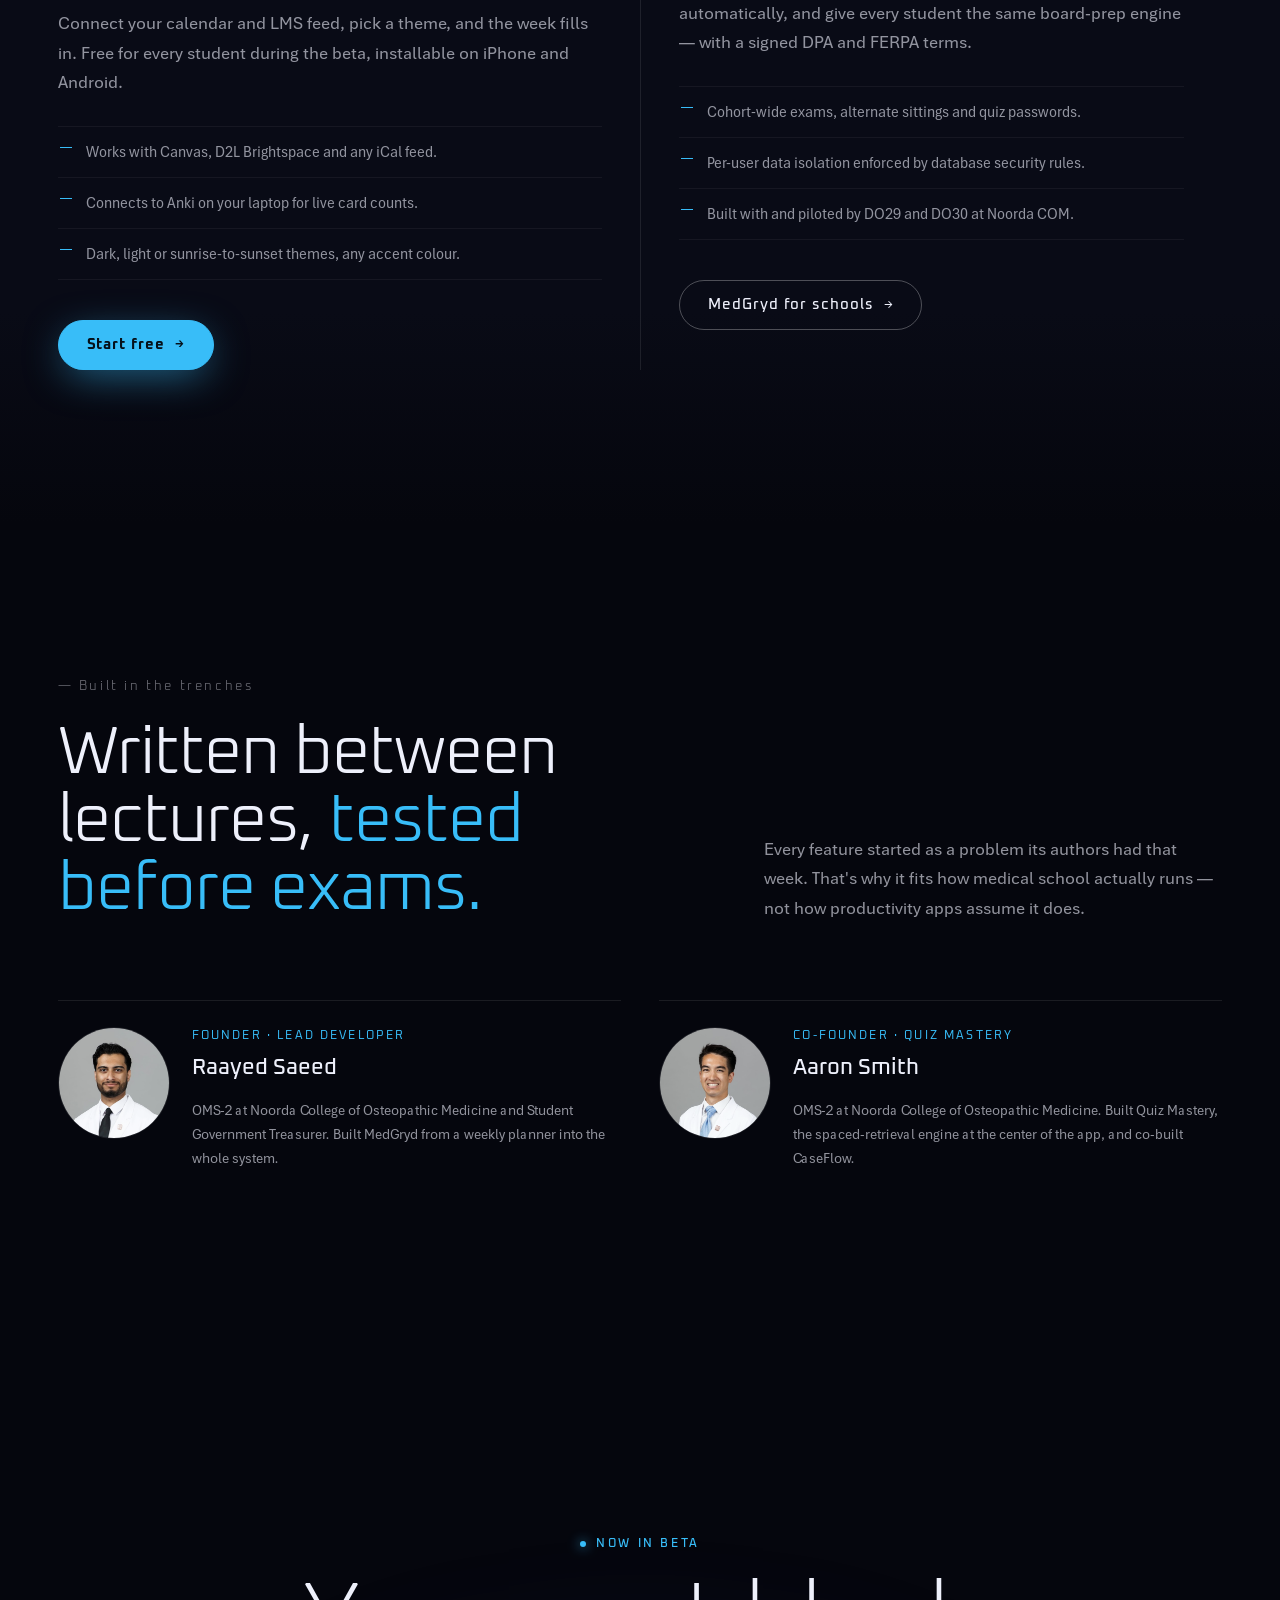
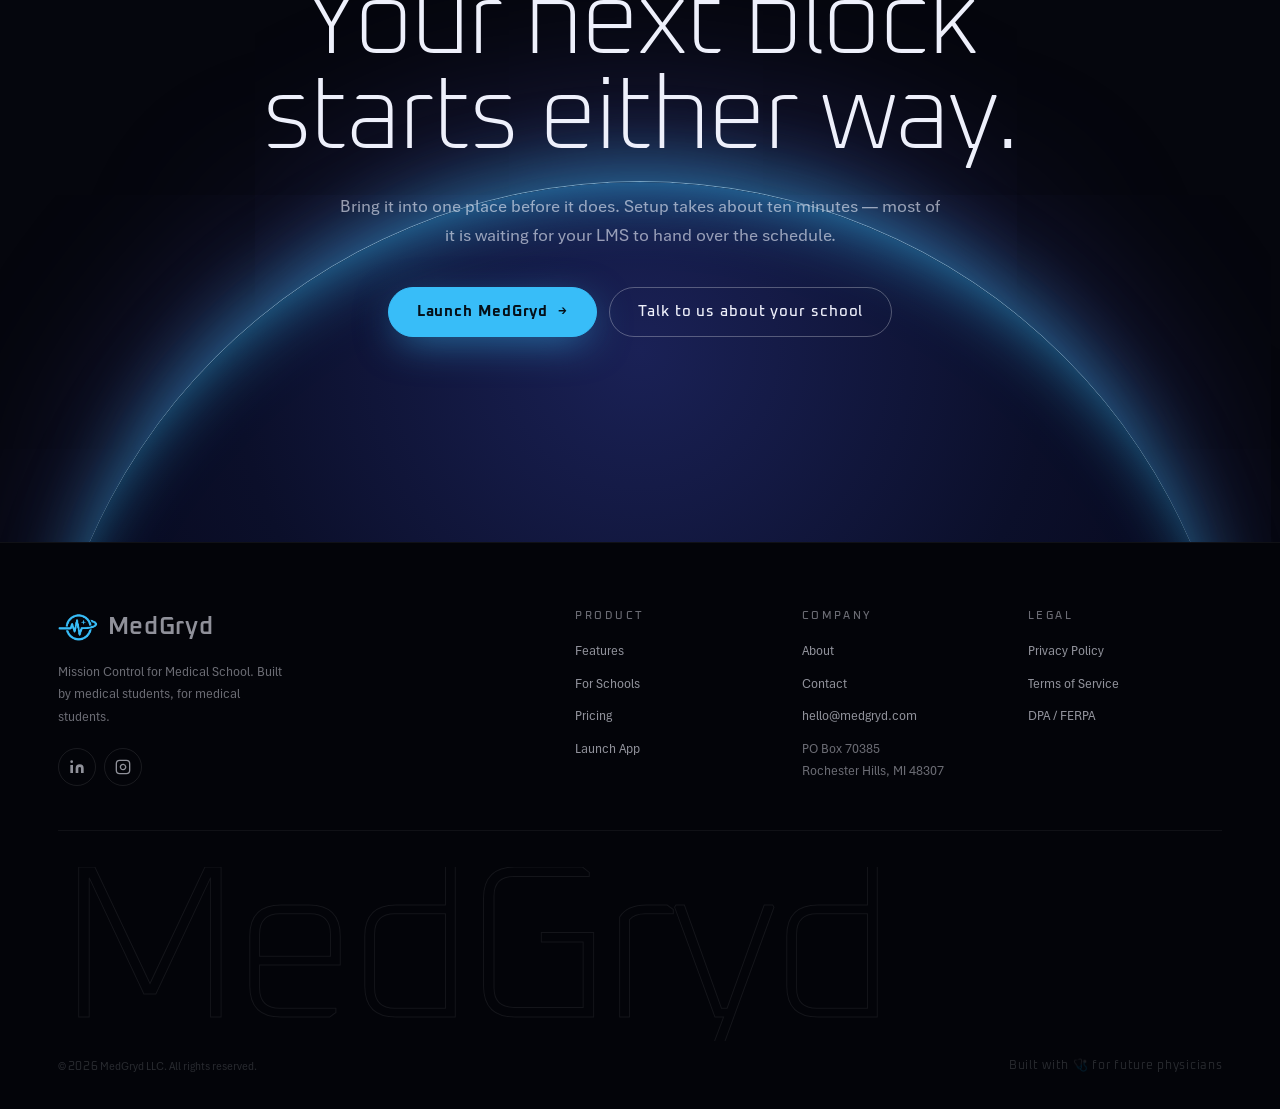
==== commit 685b0fcd: "Demonstrate connected medical teaching and mnemonics in GrydAI" ====
--- a/index.html
+++ b/index.html
@@ -29,10 +29,10 @@
   <link rel="preconnect" href="https://fonts.gstatic.com" crossorigin />
   <link href="https://fonts.googleapis.com/css2?family=Oxanium:wght@200;300;400;500;600;700&display=swap" rel="stylesheet" />
   <link rel="stylesheet" href="assets/site.css?v=5" />
-  <link rel="stylesheet" href="assets/demos.css?v=4" />
+  <link rel="stylesheet" href="assets/demos.css?v=5" />
   <script src="assets/site.js?v=3" defer></script>
   <script src="assets/planet.js?v=3" defer></script>
-  <script src="assets/demos.js?v=4" defer></script>
+  <script src="assets/demos.js?v=5" defer></script>
 </head>
 <body>
 <a class="skip" href="#main">Skip to content</a>
@@ -204,7 +204,7 @@
             <li><b>Practice closes the loop.</b> Return to Quiz Mastery; your quiz results feed scheduled reviews and Board Ops evidence.</li>
           </ul>
           <p class="lede" style="margin-top:22px">GrydAI chat is included with Plus and Max. It pauses during active quizzes and CaseFlow encounters so you can practice independently.</p>
-          <p class="try">Choose a question, then see what carries into the guide</p>
+          <p class="try">Connect two missed questions, learn the mnemonic, then follow up</p>
         </div>
         <div class="reveal" data-delay="120">
           <div data-demo="grydai"></div>
--- a/assets/demos.css
+++ b/assets/demos.css
@@ -14,6 +14,14 @@
 .ai-prompts button:hover { border-color: var(--accent); }
 .ai-result { font-size: 15px; line-height: 1.55; }
 .ai-result p { margin: 8px 0 0; }
+.ai-earlier { padding: 0 0 14px 12px; margin-bottom: 14px; border-left: 2px solid var(--hair); font-size: 13px; color: var(--dim); }
+.ai-teaching { margin: 0 0 16px; font-size: 14px; }
+.ai-teaching > div { padding: 10px 0; border-top: 1px solid var(--hair); }
+.ai-teaching dt { color: var(--ink); font-weight: 700; }
+.ai-teaching dd { margin: 4px 0 0; color: var(--dim); }
+.ai-mnemonic { padding: 14px 16px; margin-bottom: 16px; border-left: 2px solid var(--accent); background: rgba(var(--accent-rgb), 0.06); font-size: 14px; }
+.ai-mnemonic strong { color: var(--ink); font-weight: 700; }
+.ai-guide .ai-guide-topics { font-size: 12px; color: var(--accent); }
 .ai-question { margin-left: 24px; padding: 12px 16px; background: rgba(var(--accent-rgb), 0.08); border: 1px solid rgba(var(--accent-rgb), 0.14); border-radius: 12px 12px 3px 12px; color: var(--ink); }
 .ai-answer { padding: 18px 0 12px; }
 .ai-who { display: flex; align-items: center; gap: 7px; font: 600 12px var(--display); color: var(--accent); }
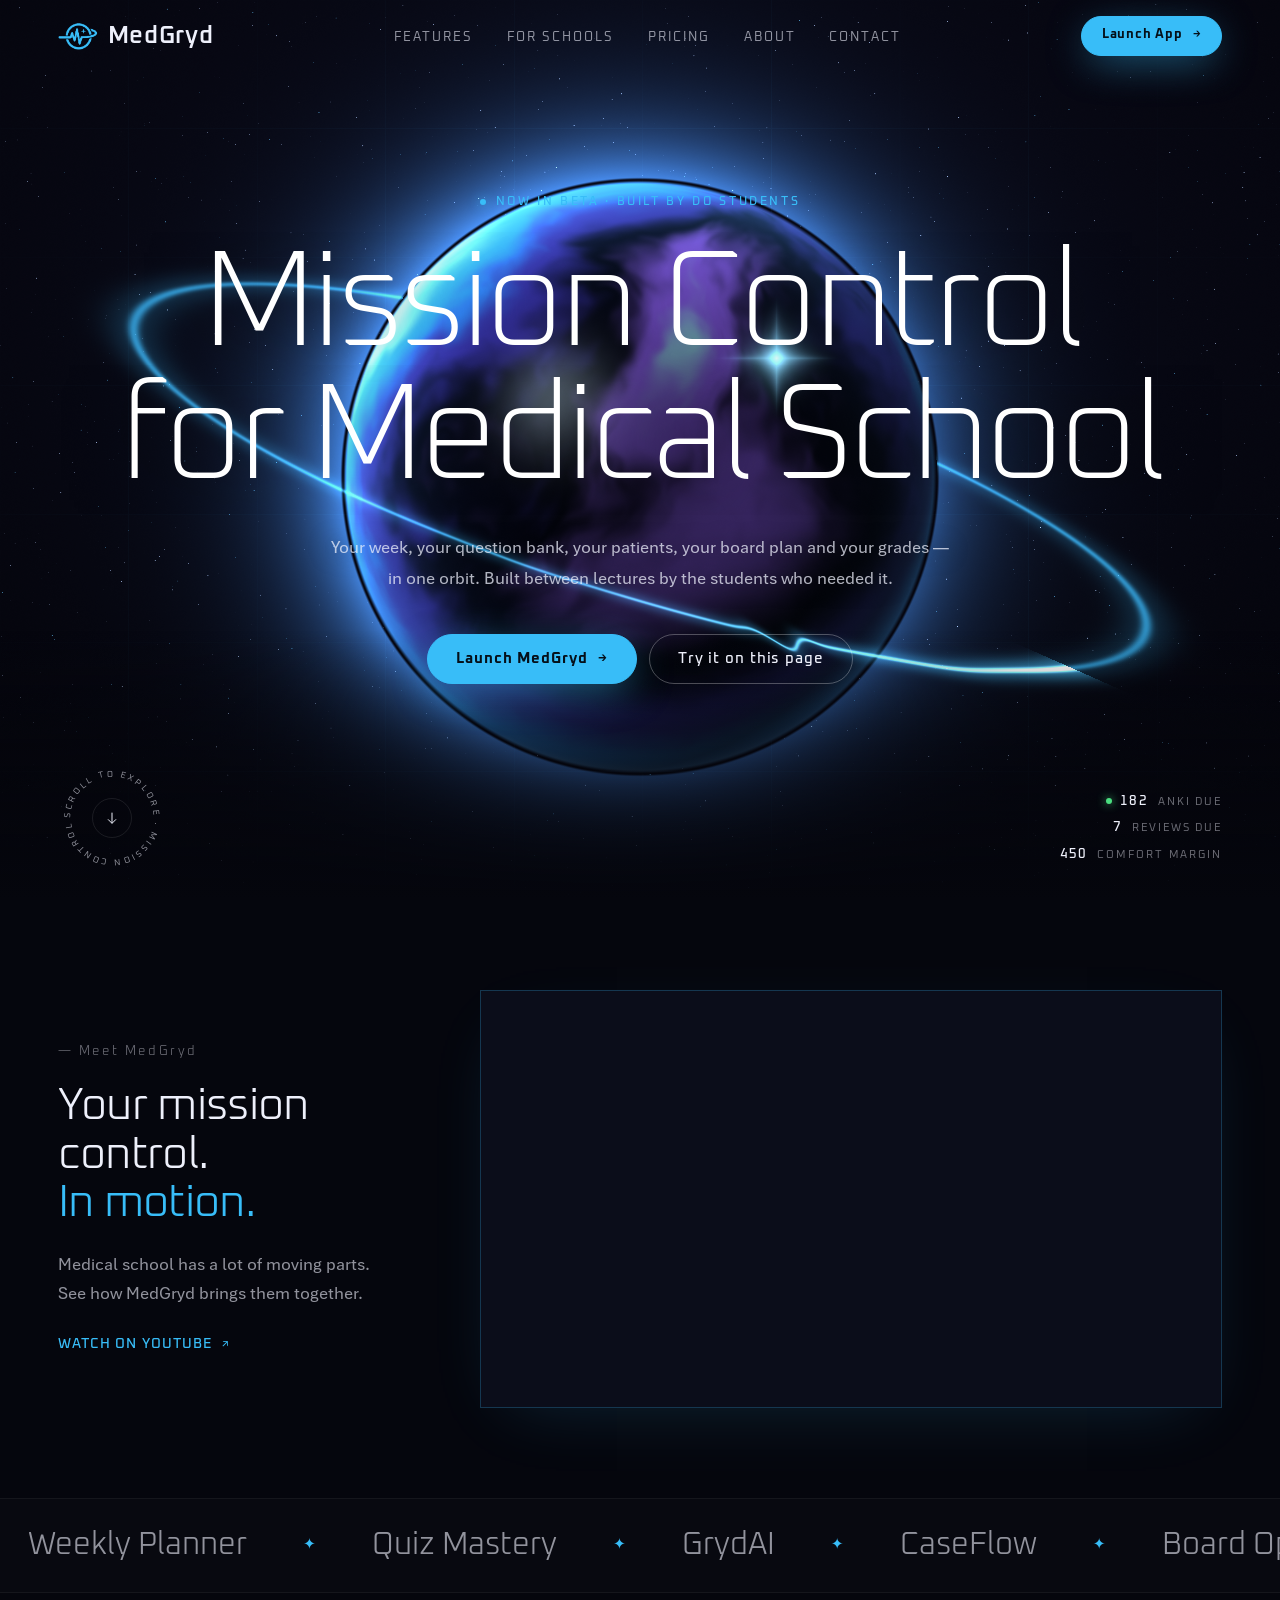
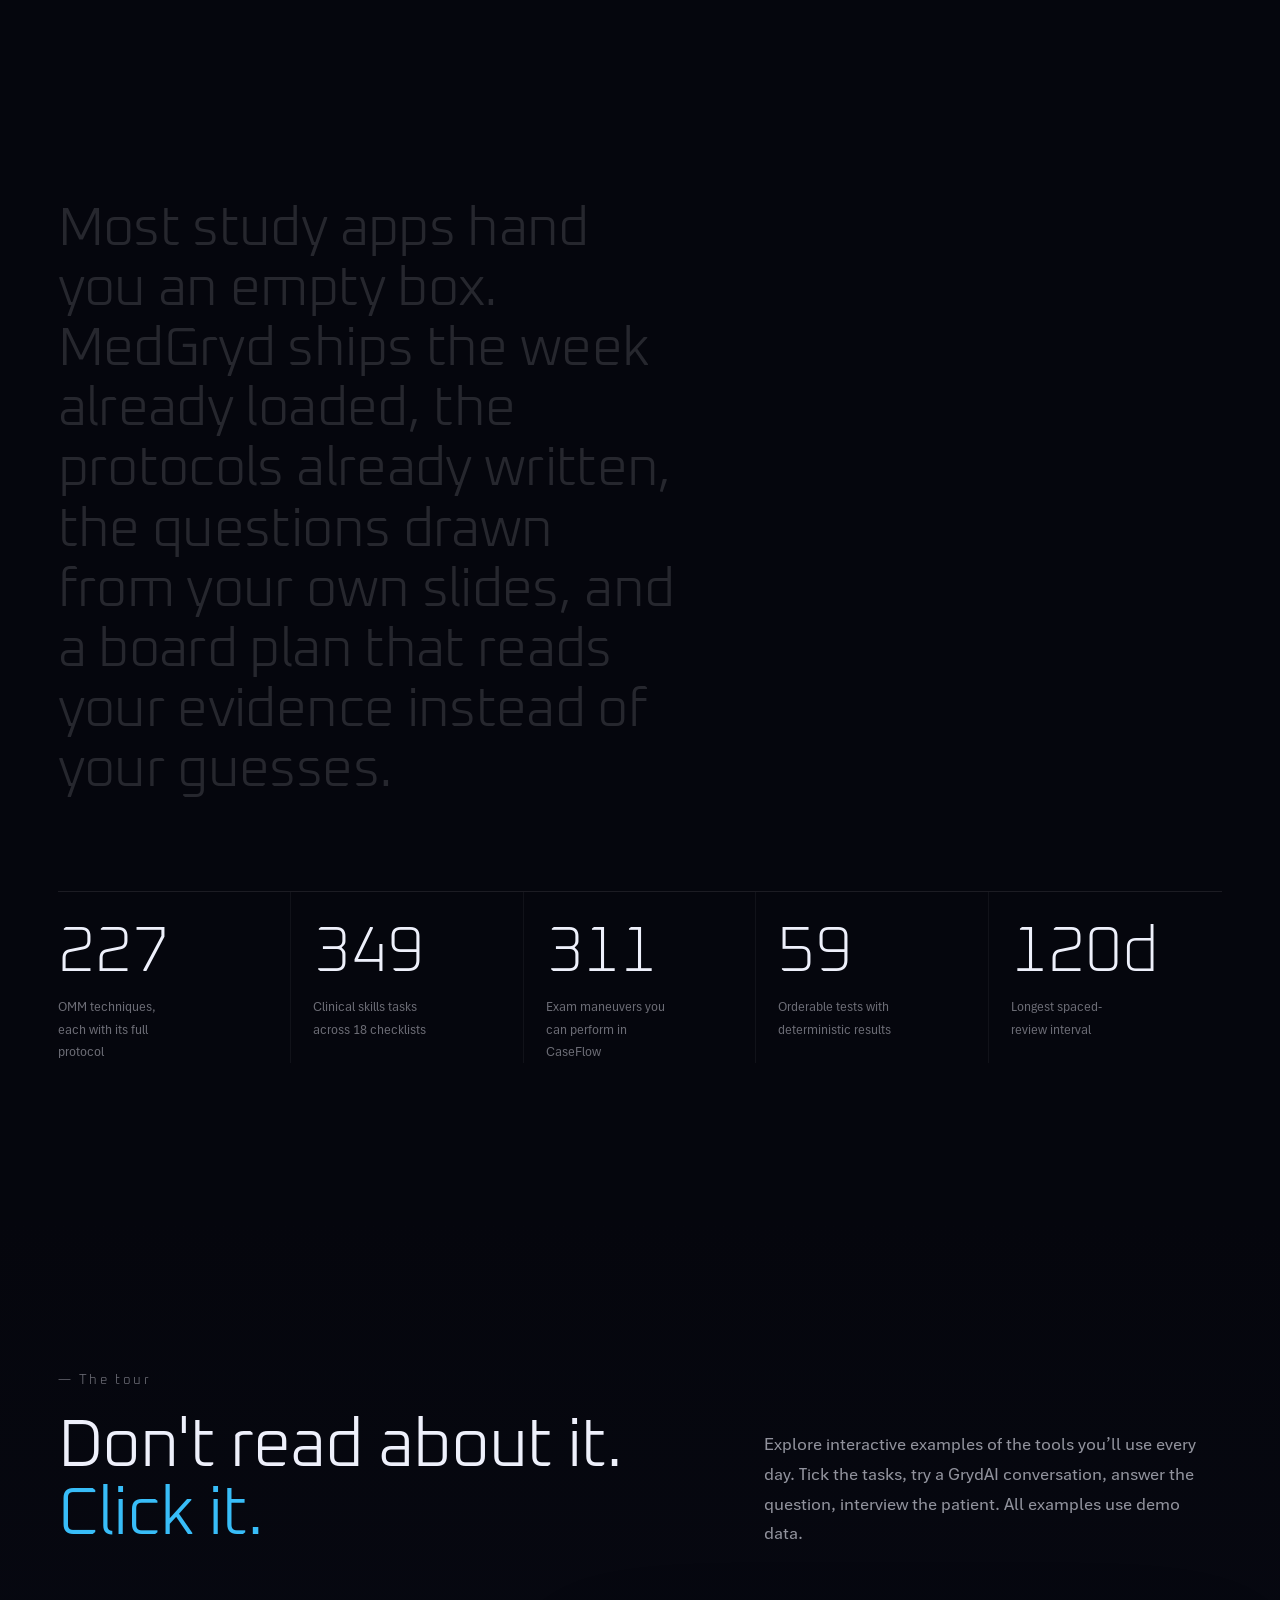
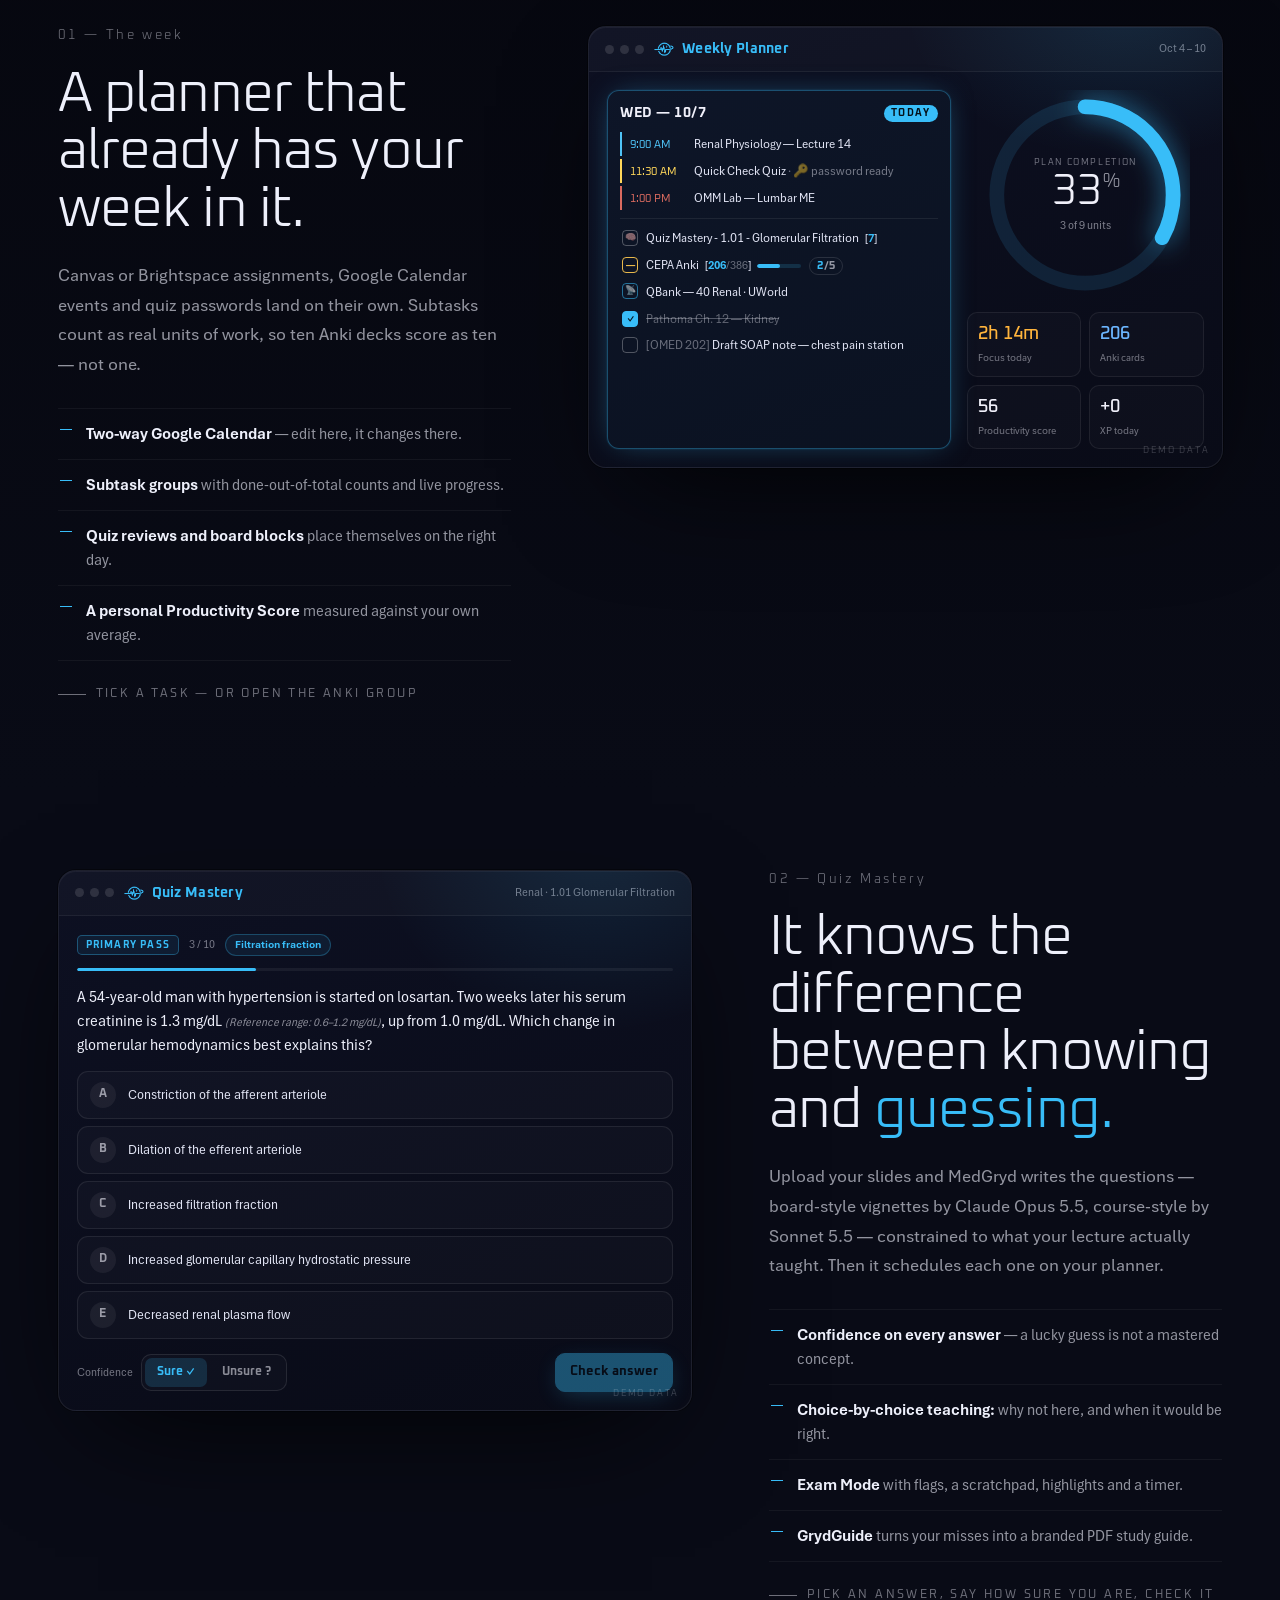
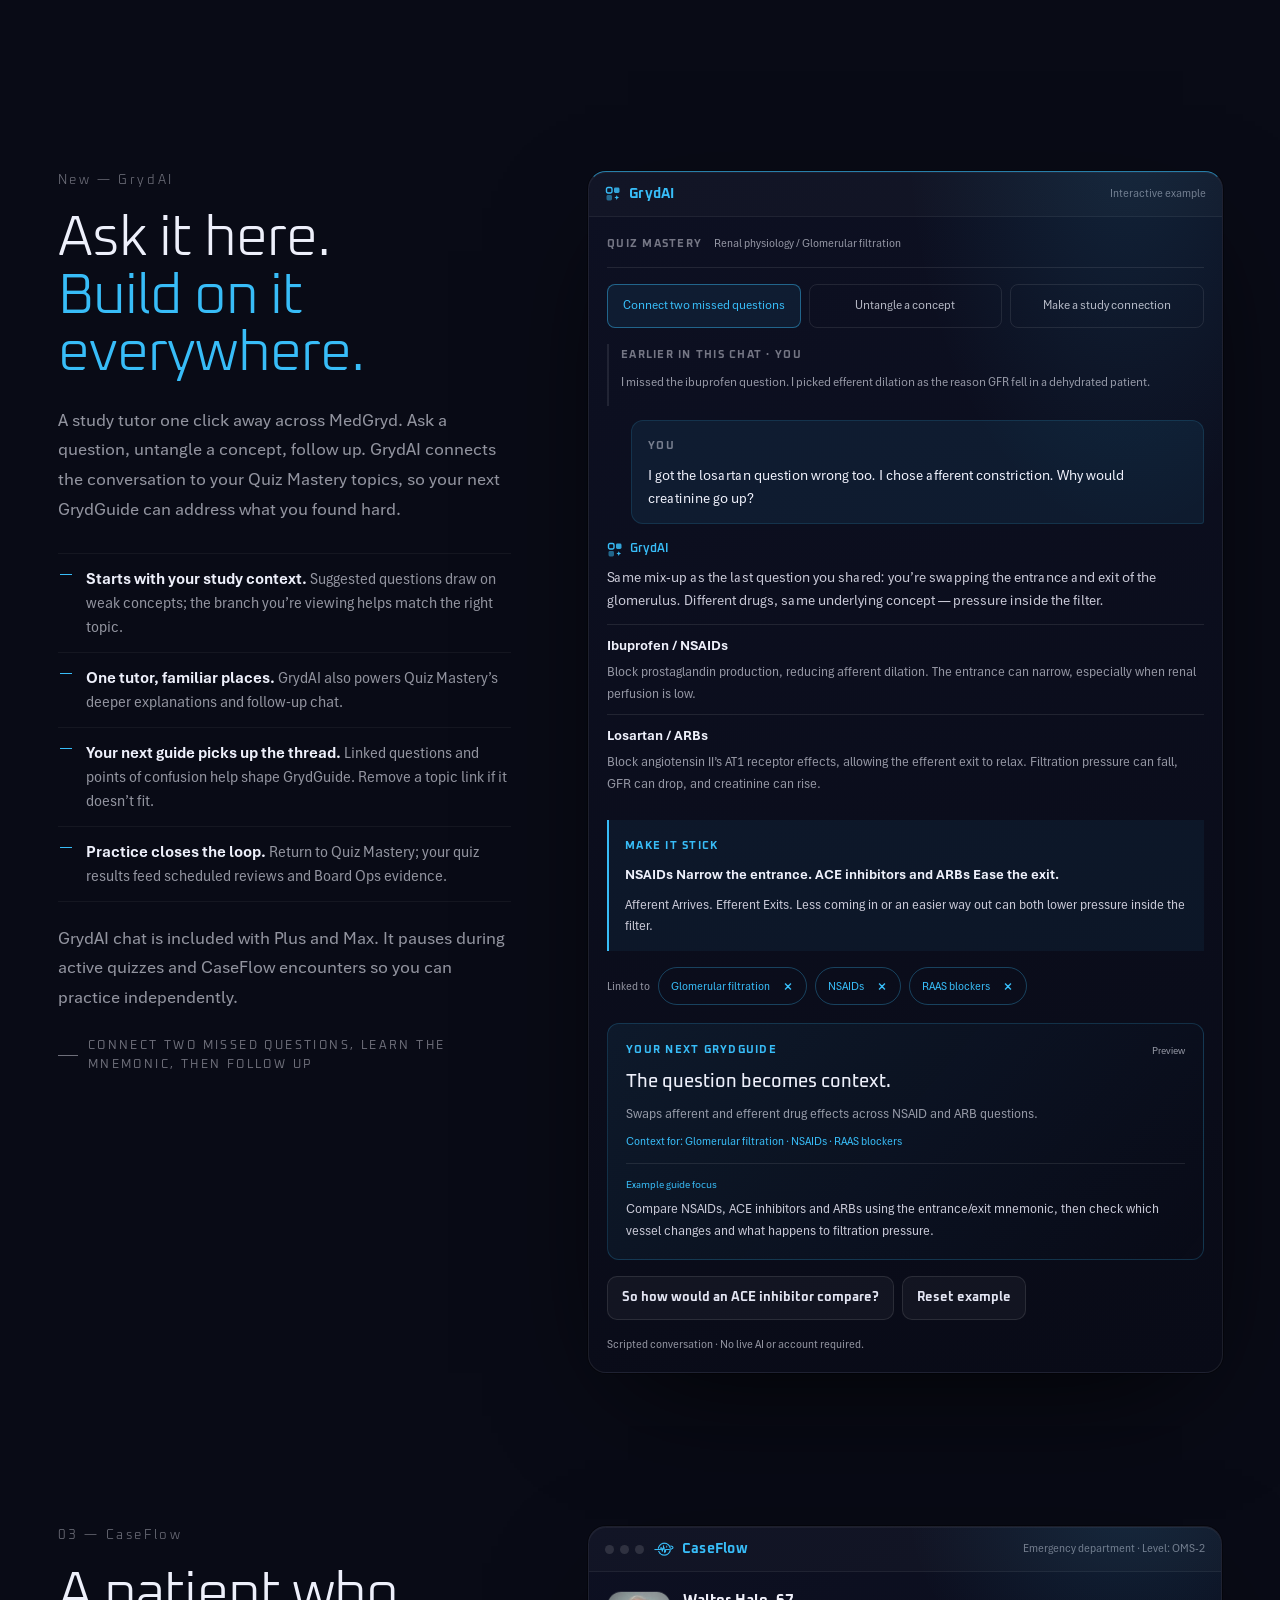
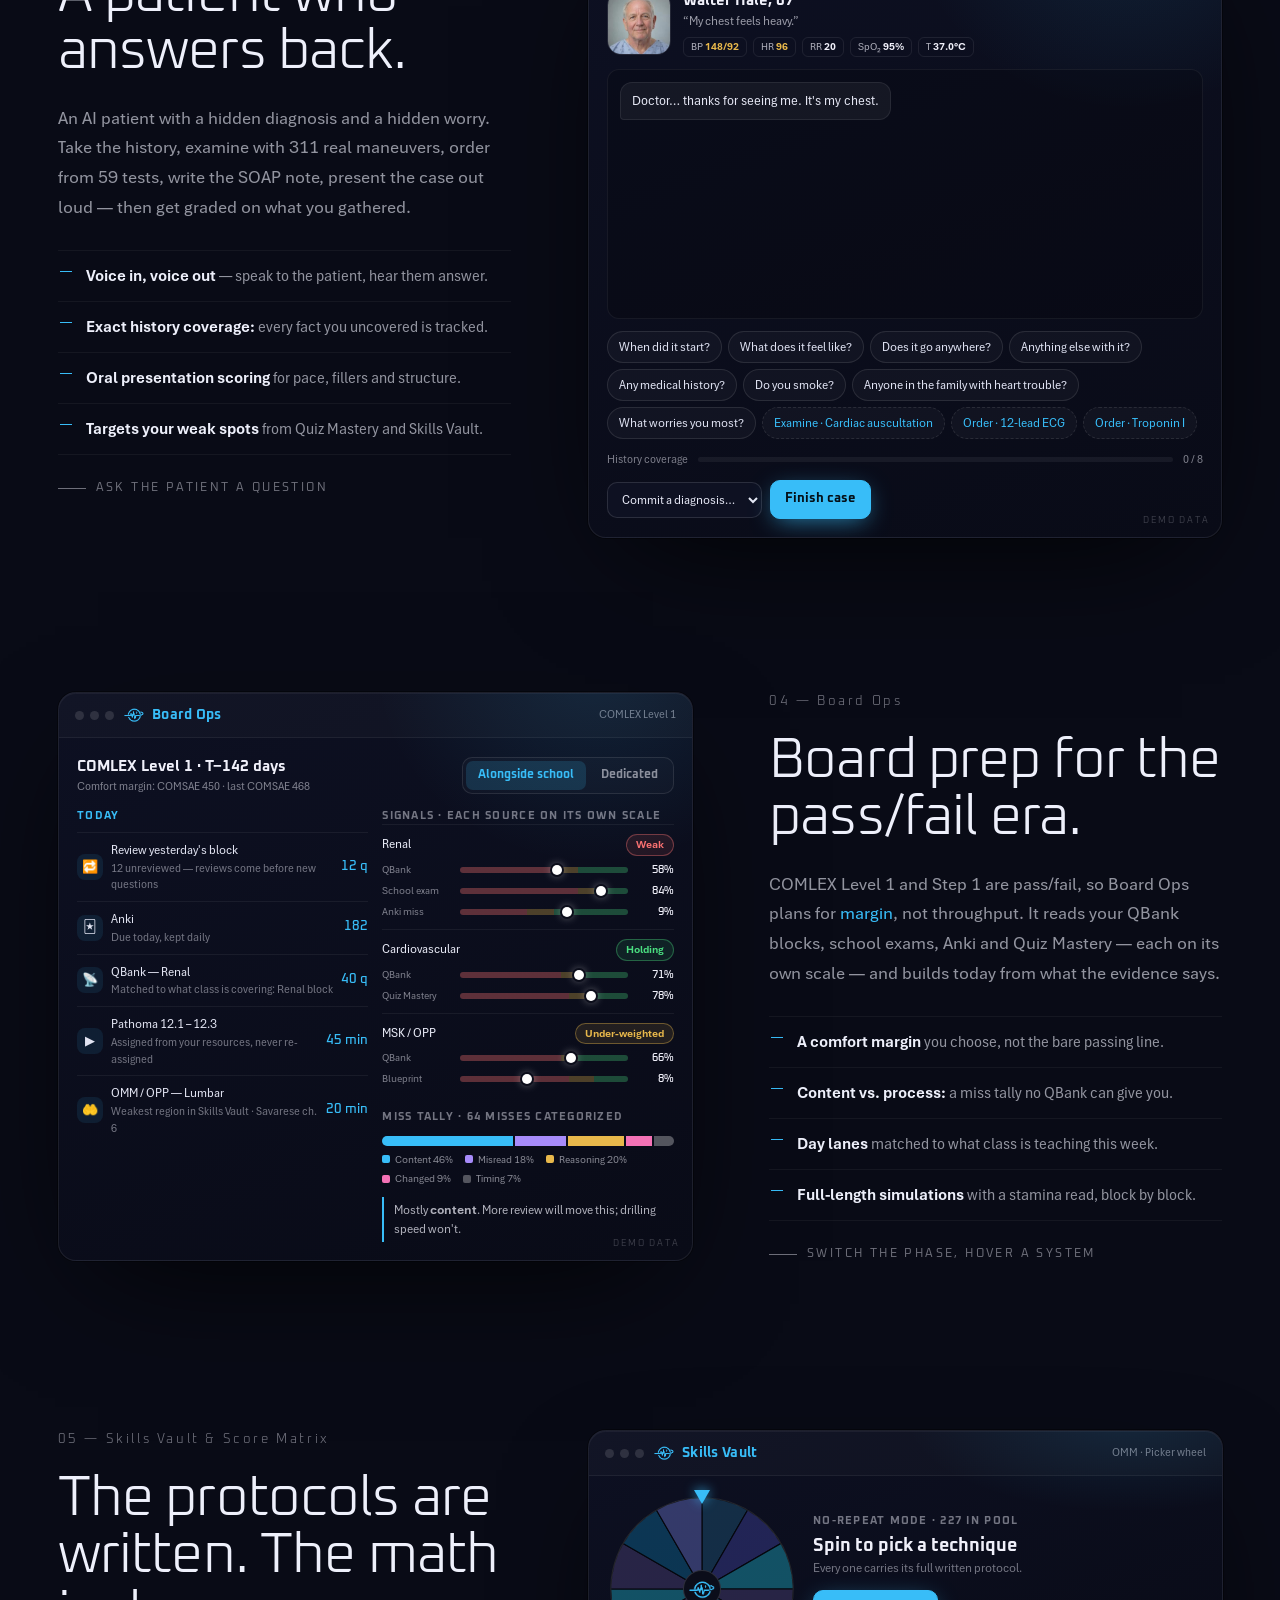
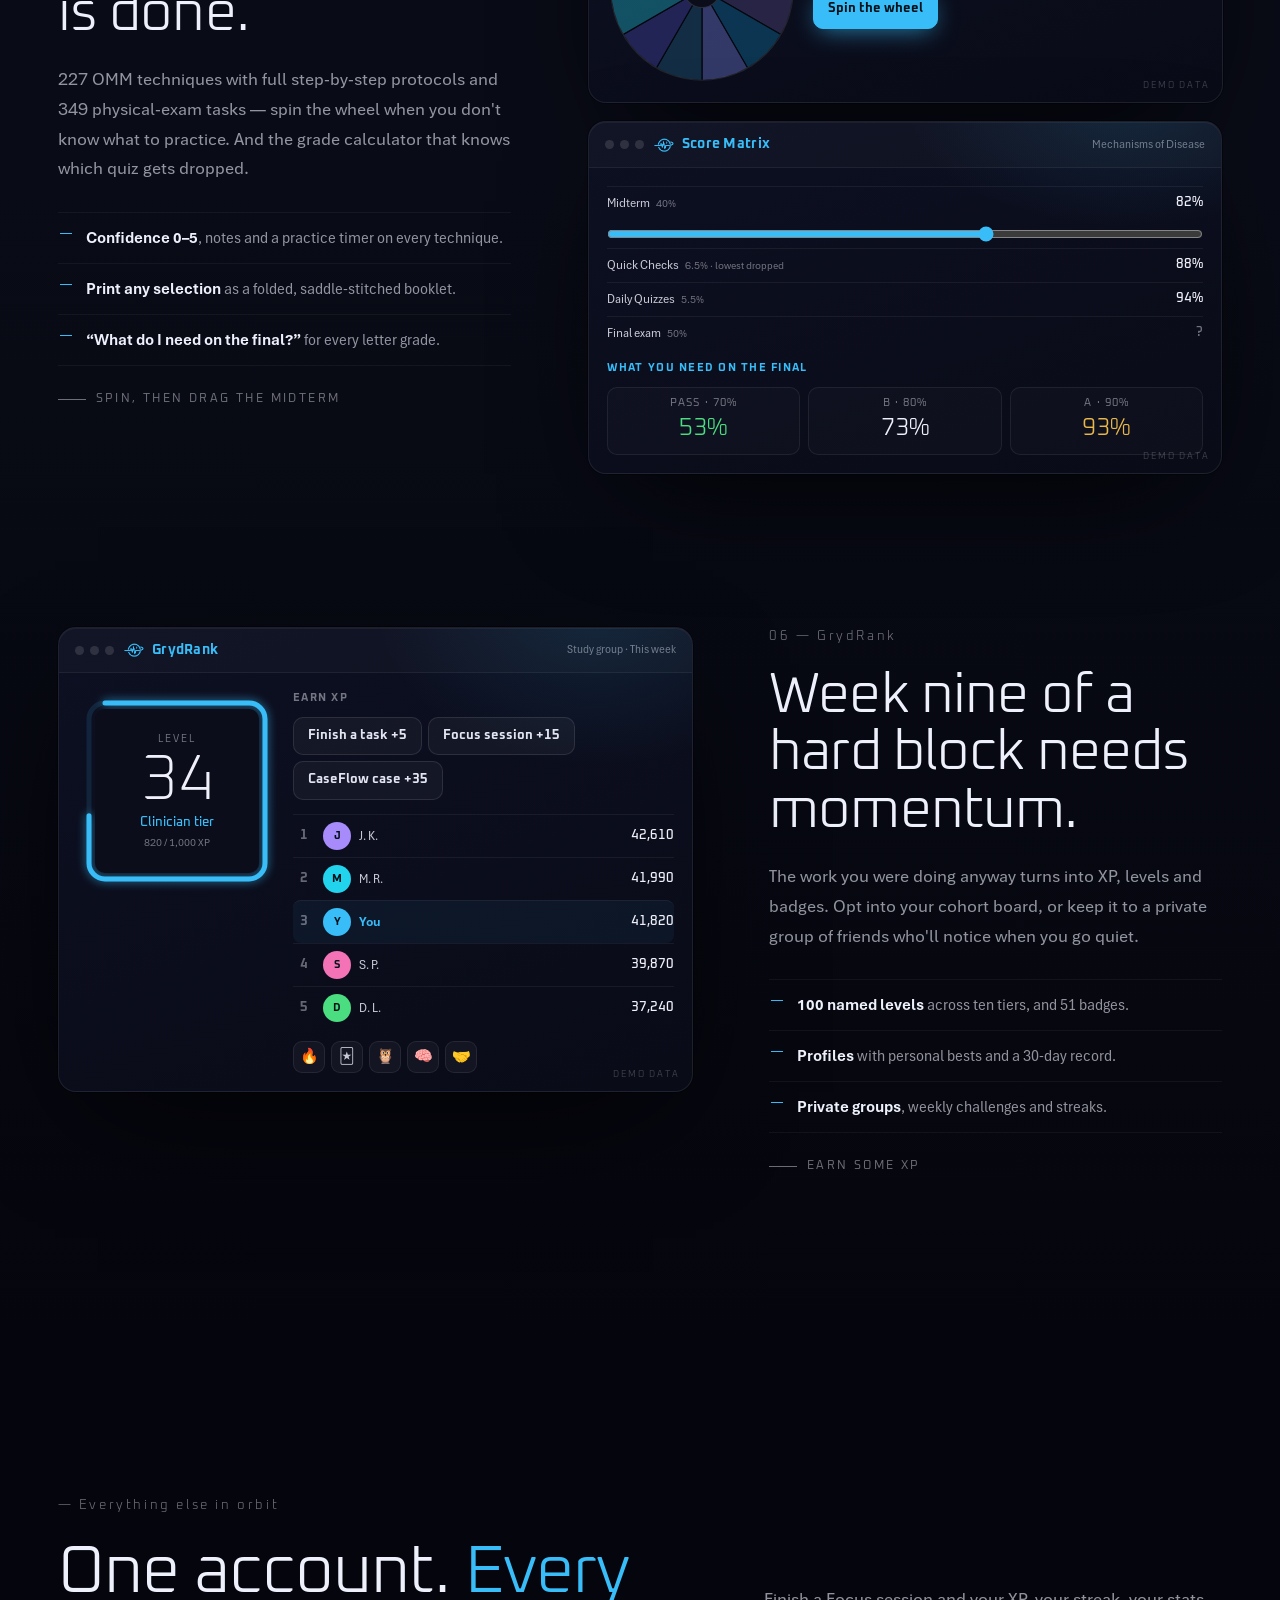
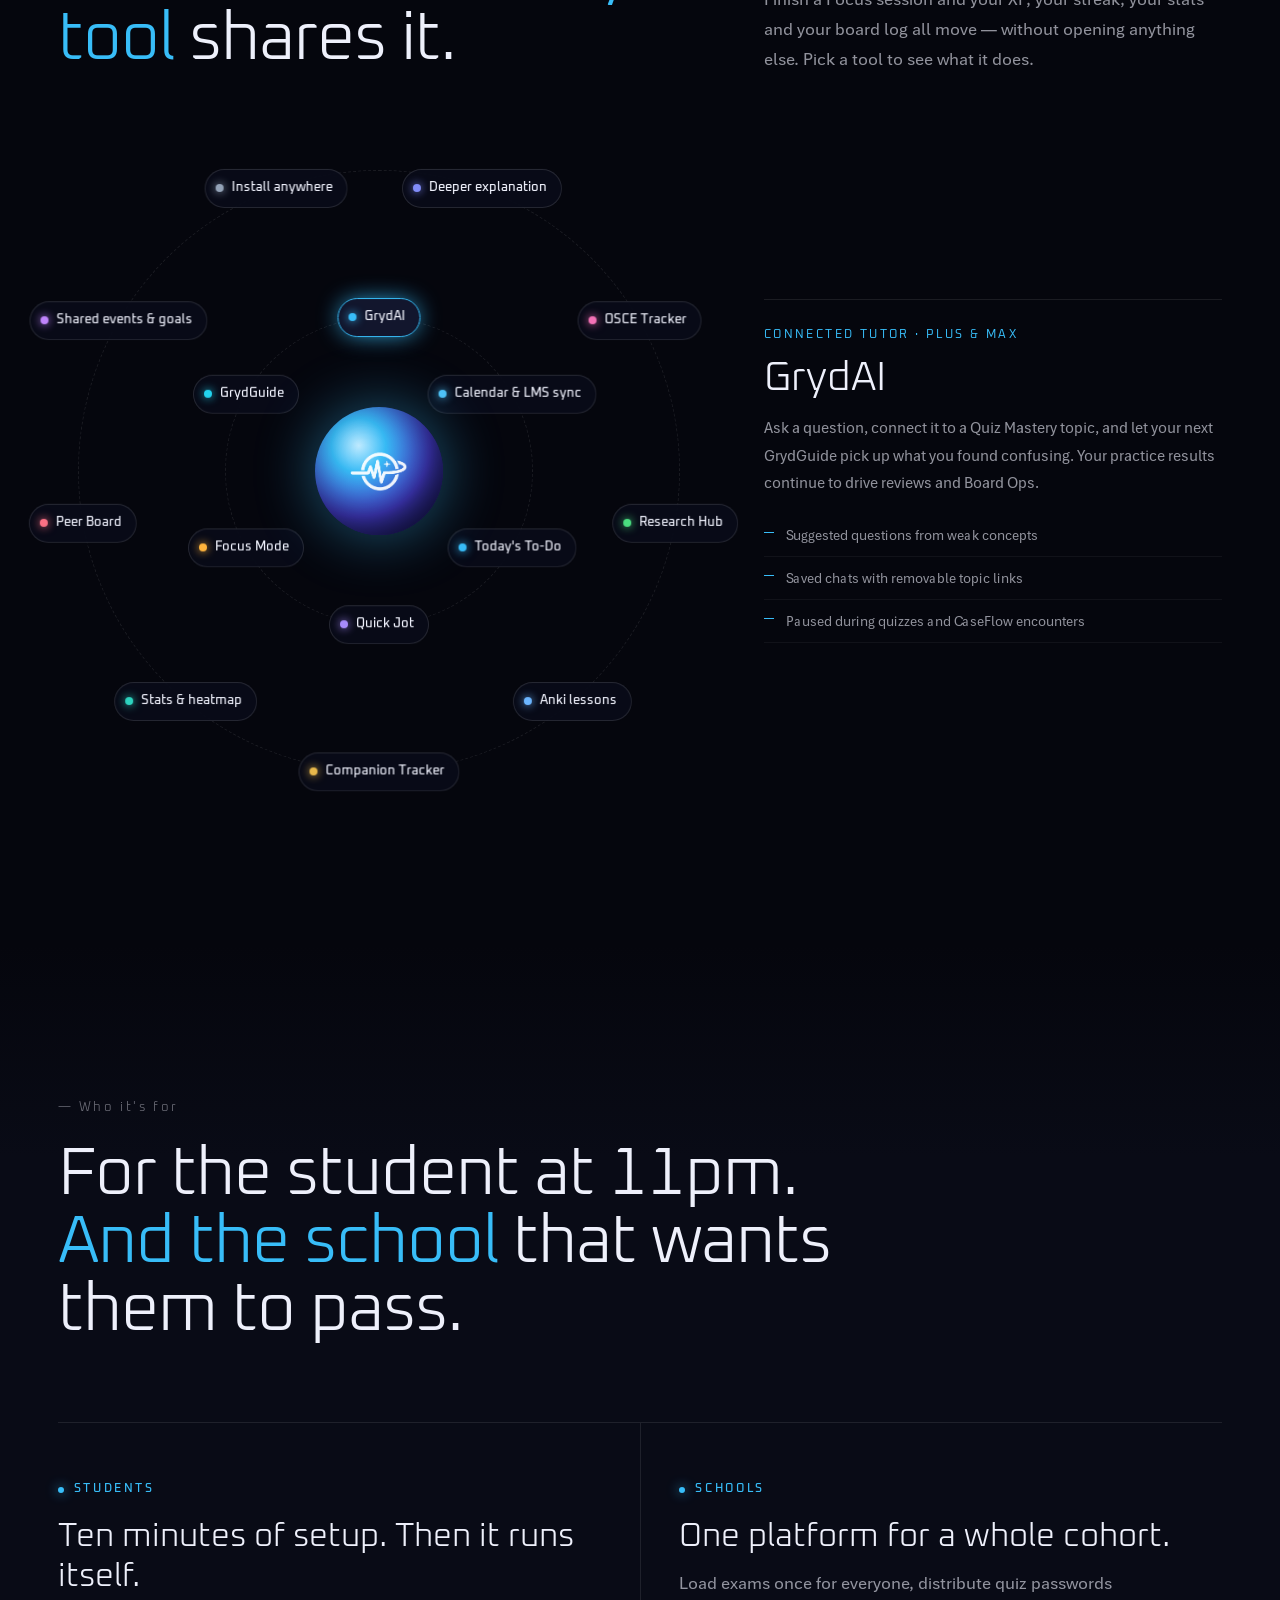
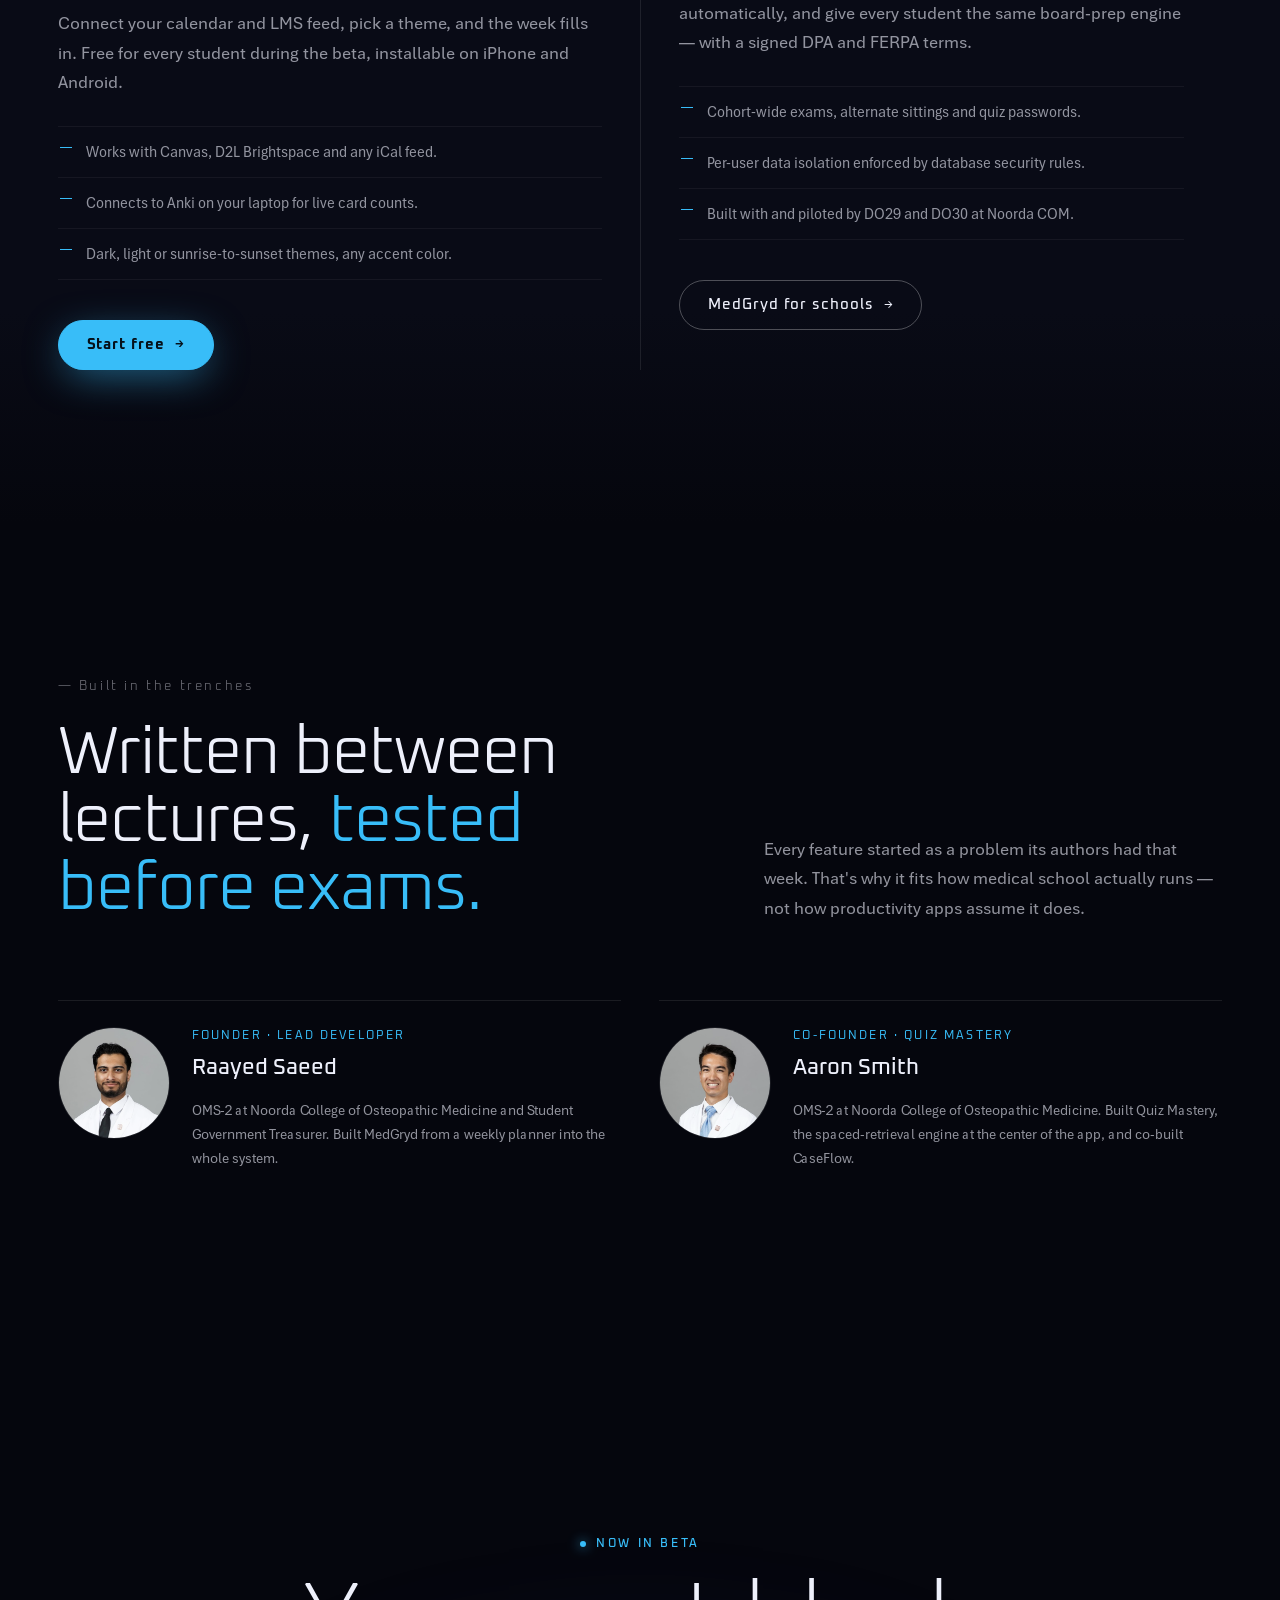
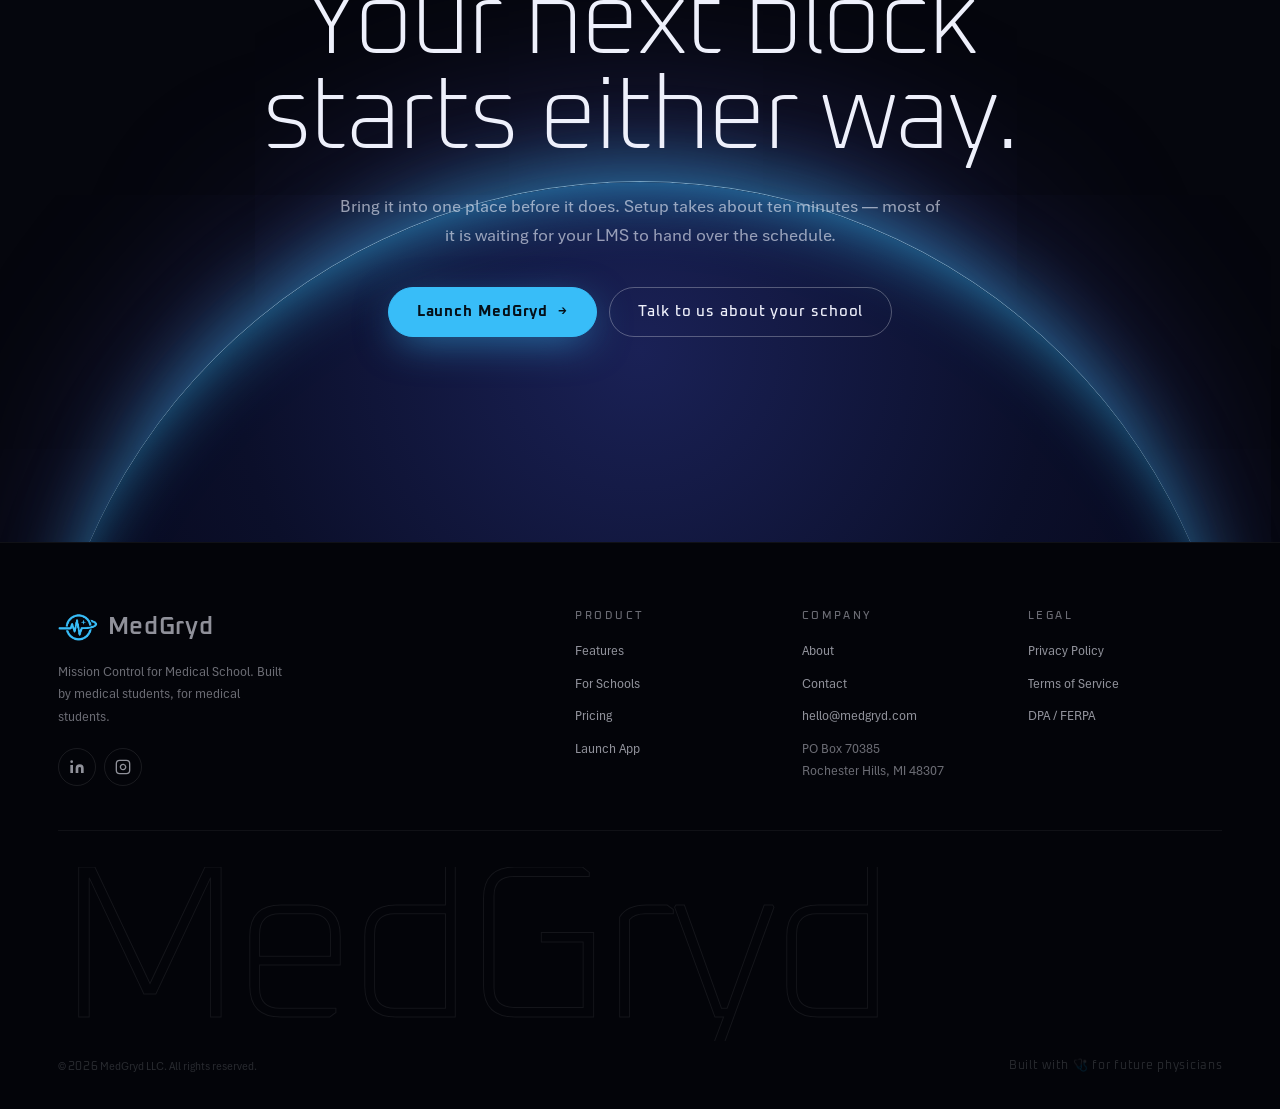
==== commit e888a163: "Standardize website copy to American English" ====
--- a/index.html
+++ b/index.html
@@ -32,7 +32,7 @@
   <link rel="stylesheet" href="assets/demos.css?v=5" />
   <script src="assets/site.js?v=3" defer></script>
   <script src="assets/planet.js?v=3" defer></script>
-  <script src="assets/demos.js?v=5" defer></script>
+  <script src="assets/demos.js?v=6" defer></script>
 </head>
 <body>
 <a class="skip" href="#main">Skip to content</a>
@@ -311,7 +311,7 @@
           <ul class="ticks">
             <li>Works with Canvas, D2L Brightspace and any iCal feed.</li>
             <li>Connects to Anki on your laptop for live card counts.</li>
-            <li>Dark, light or sunrise-to-sunset themes, any accent colour.</li>
+            <li>Dark, light or sunrise-to-sunset themes, any accent color.</li>
           </ul>
           <div class="hero-actions" style="justify-content:flex-start"><a class="pill solid" href="https://app.medgryd.com" target="_blank" rel="noopener">Start free <span class="arr" aria-hidden="true">→</span></a></div>
         </div>
--- a/assets/site.css
+++ b/assets/site.css
@@ -1,6 +1,6 @@
 /* MedGryd marketing site.
    Editorial restraint (hairlines, pill actions, whisper-weight display type, patient motion)
-   wrapped around one expressive gesture: the planet. Colours and type are the app's own —
+   wrapped around one expressive gesture: the planet. Colors and type are the app's own —
    Oxanium for anything that names a thing, Aptos Narrow for anything that is read. */
 
 @font-face { font-family: "Aptos Narrow"; src: url("../uploads/Aptos-Narrow.ttf") format("truetype"); font-weight: 400; font-display: swap; }
@@ -95,7 +95,7 @@
   font-family: var(--display); font-weight: 300; color: var(--ink);
   font-size: clamp(34px, 5.2vw, 76px); line-height: 1.02; letter-spacing: -0.015em; margin: 0;
 }
-/* Neither face ships an italic here, so emphasis is colour, never a synthesised slant. */
+/* Neither face ships an italic here, so emphasis is color, never a synthesized slant. */
 em { font-style: normal; color: var(--accent); }
 .h3 { font-family: var(--display); font-weight: 500; color: var(--ink); font-size: clamp(20px, 2vw, 26px); line-height: 1.2; margin: 0; }
 .lede { font-size: clamp(17px, 1.45vw, 20px); line-height: 1.6; color: var(--dim); max-width: 60ch; margin: 0; }
@@ -361,7 +361,7 @@
   transform: rotate(var(--a)) translateY(calc(var(--r) * -1)) rotate(calc(var(--a) * -1));
 }
 .orbit .node button {
-  /* Centring rides on the individual `translate` property so the counter-spin animation, which owns
+  /* Centering rides on the individual `translate` property so the counter-spin animation, which owns
      `transform`, can't overwrite it. */
   position: absolute; translate: -50% -50%; animation: spin var(--dur, 120s) linear infinite reverse;
   display: inline-flex; align-items: center; gap: 8px; padding: 8px 14px 8px 10px; border-radius: 999px;
@@ -466,7 +466,7 @@
 .page-hero .lede { margin-top: 26px; }
 .page-hero::after { content: ""; position: absolute; inset: 0; z-index: -1; background: linear-gradient(90deg, var(--bg) 0%, rgba(5, 6, 13, 0.6) 60%, transparent 100%); }
 
-/* Features catalogue */
+/* Features catalog */
 .cat { display: grid; grid-template-columns: minmax(0, 4fr) minmax(0, 8fr); gap: clamp(28px, 5vw, 80px); padding: clamp(56px, 7vw, 96px) 0; border-top: 1px solid var(--hair); }
 .cat-head { position: sticky; top: 100px; align-self: start; }
 .cat-head .idx { display: block; margin-bottom: 16px; }
--- a/assets/demos.css
+++ b/assets/demos.css
@@ -1,4 +1,4 @@
-/* Working miniatures of the app. Colours follow the app's dark theme tokens; motion follows its
+/* Working miniatures of the app. Colors follow the app's dark theme tokens; motion follows its
    rules — transform/opacity only, fast out, a beat slower in. */
 
 .demo-pair { display: grid; gap: 18px; }
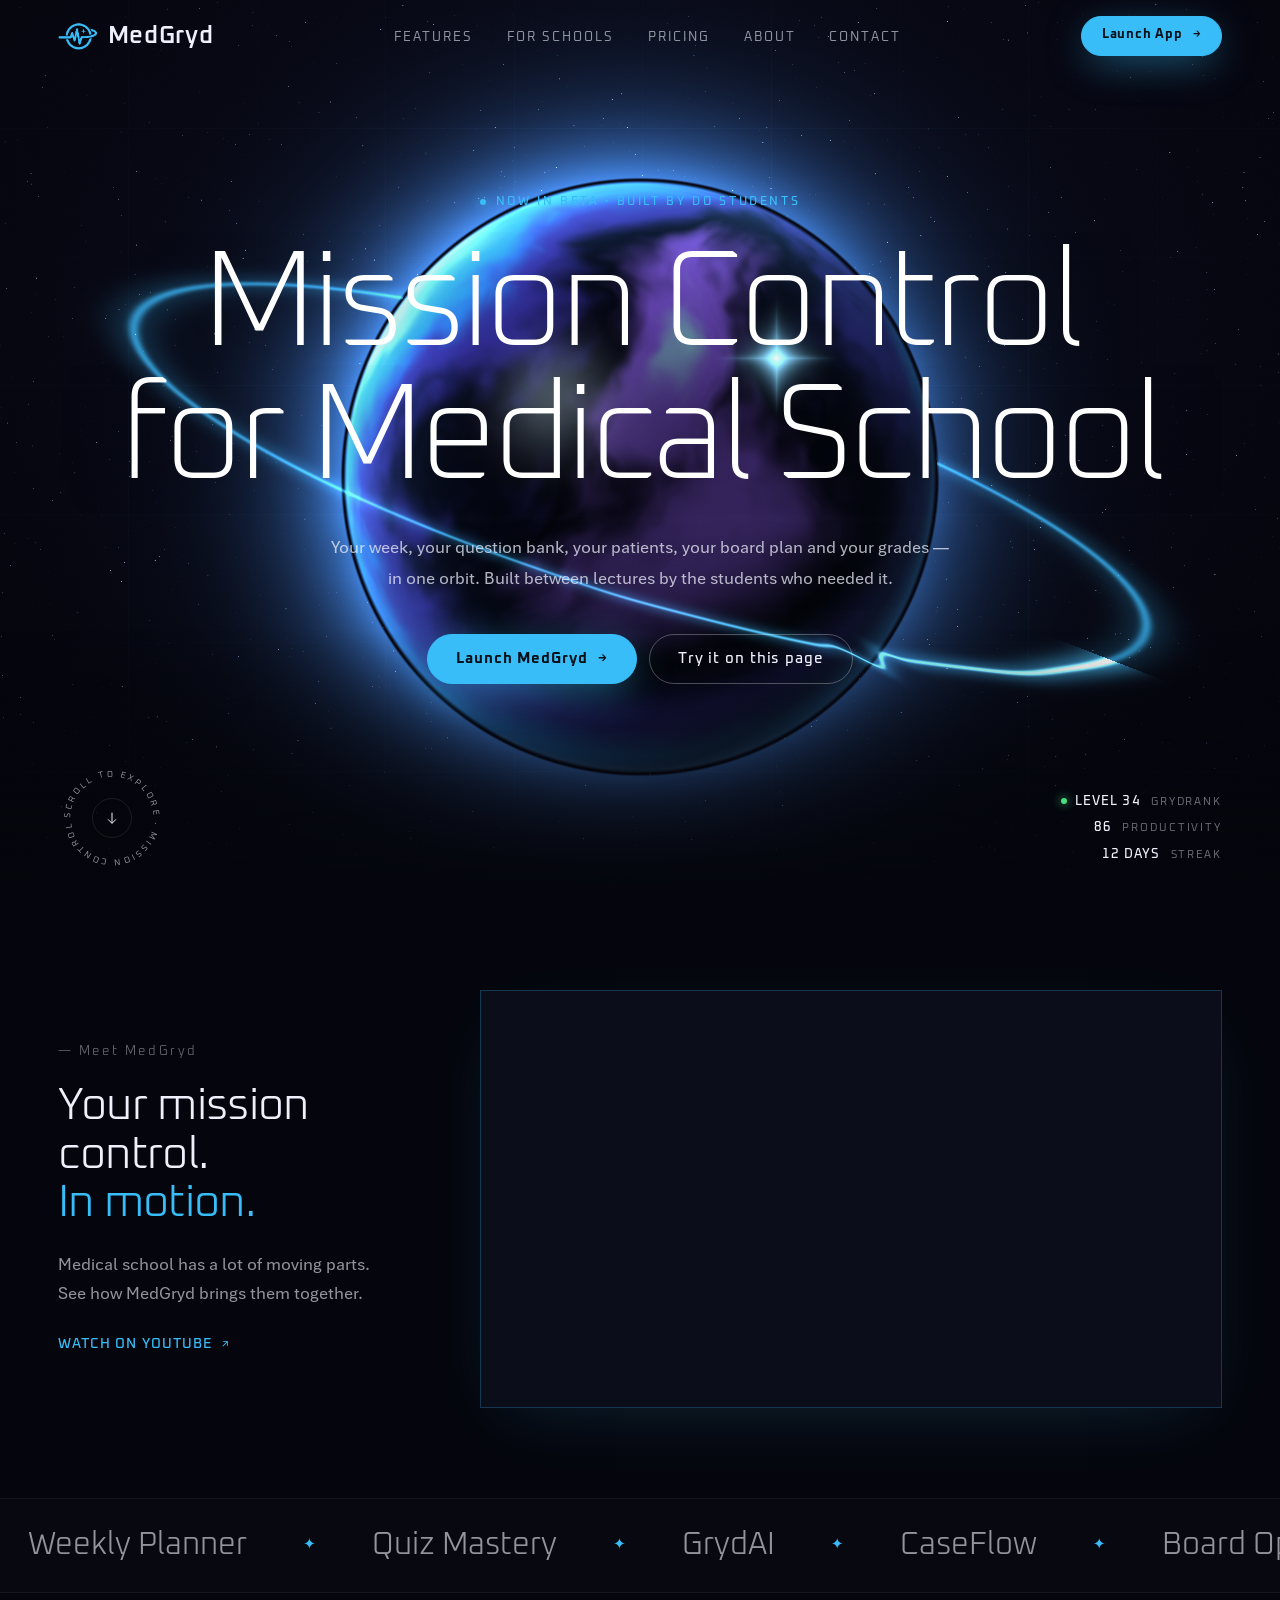
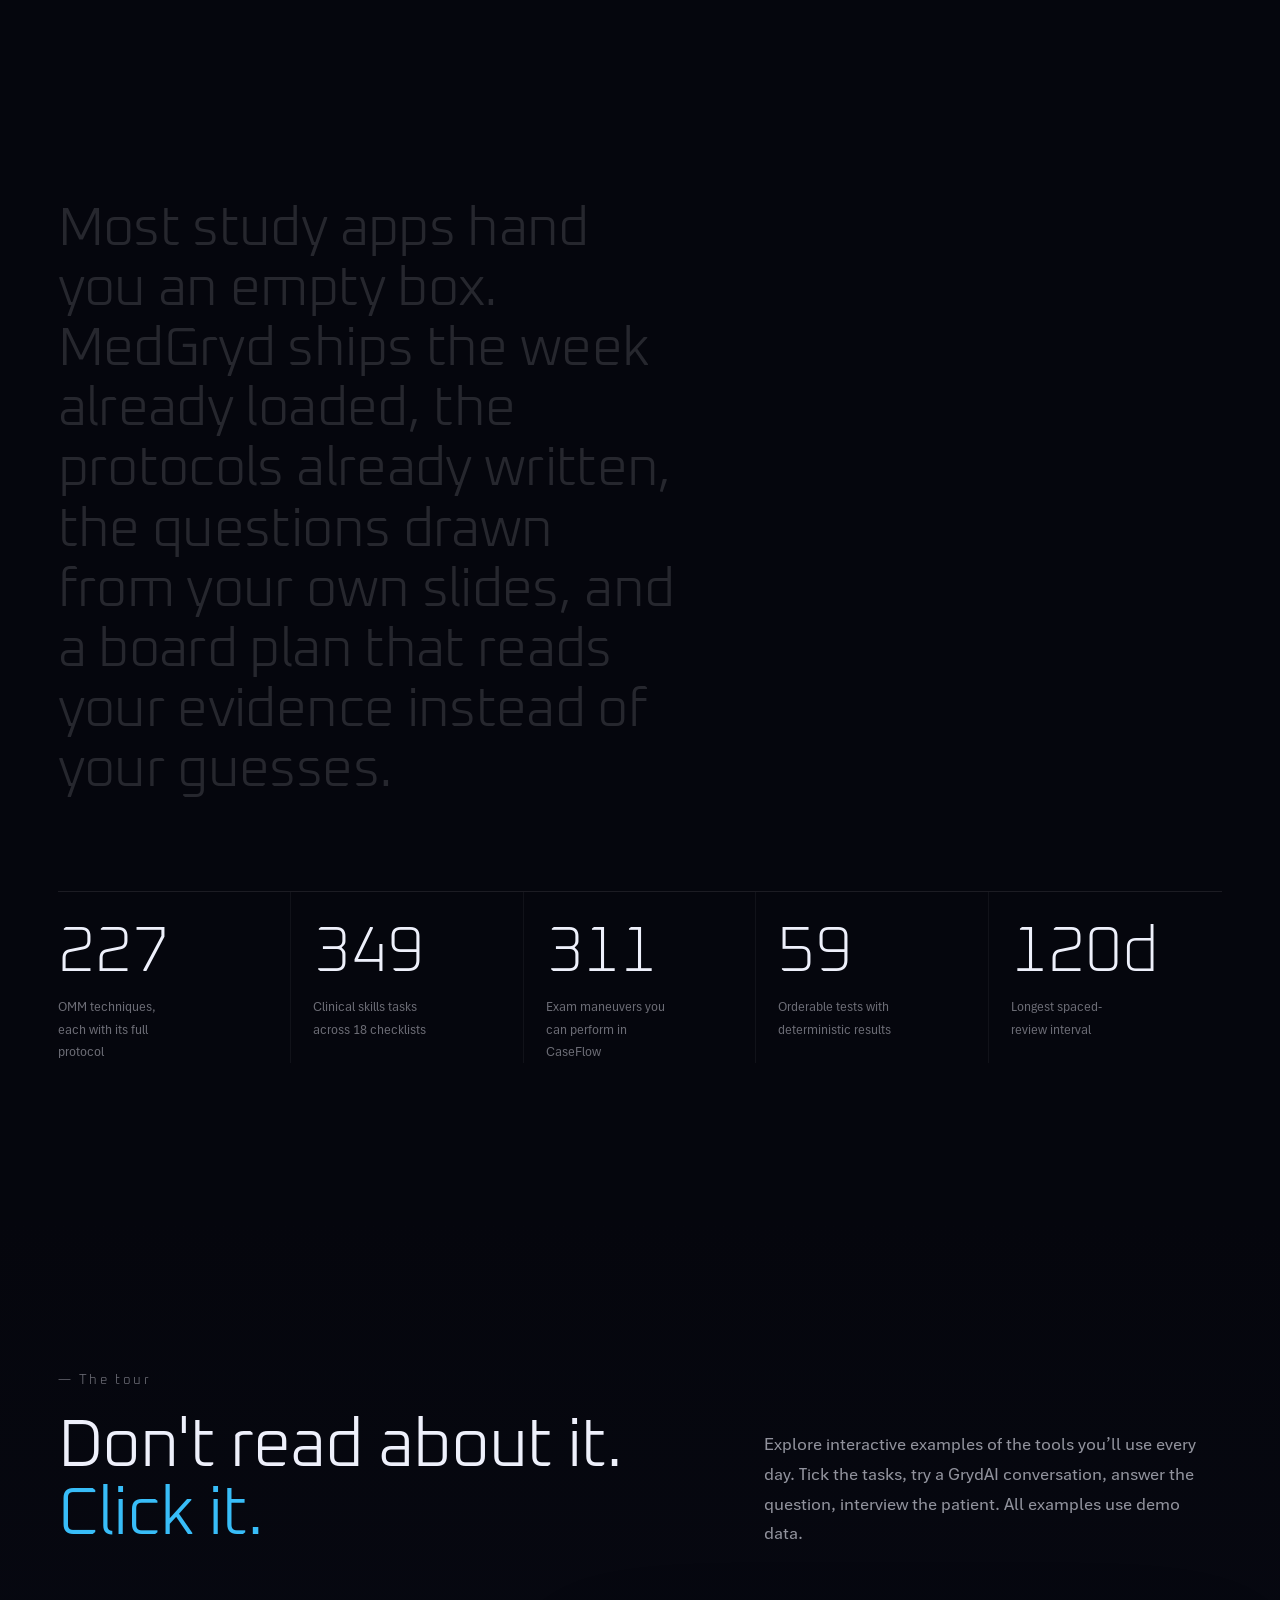
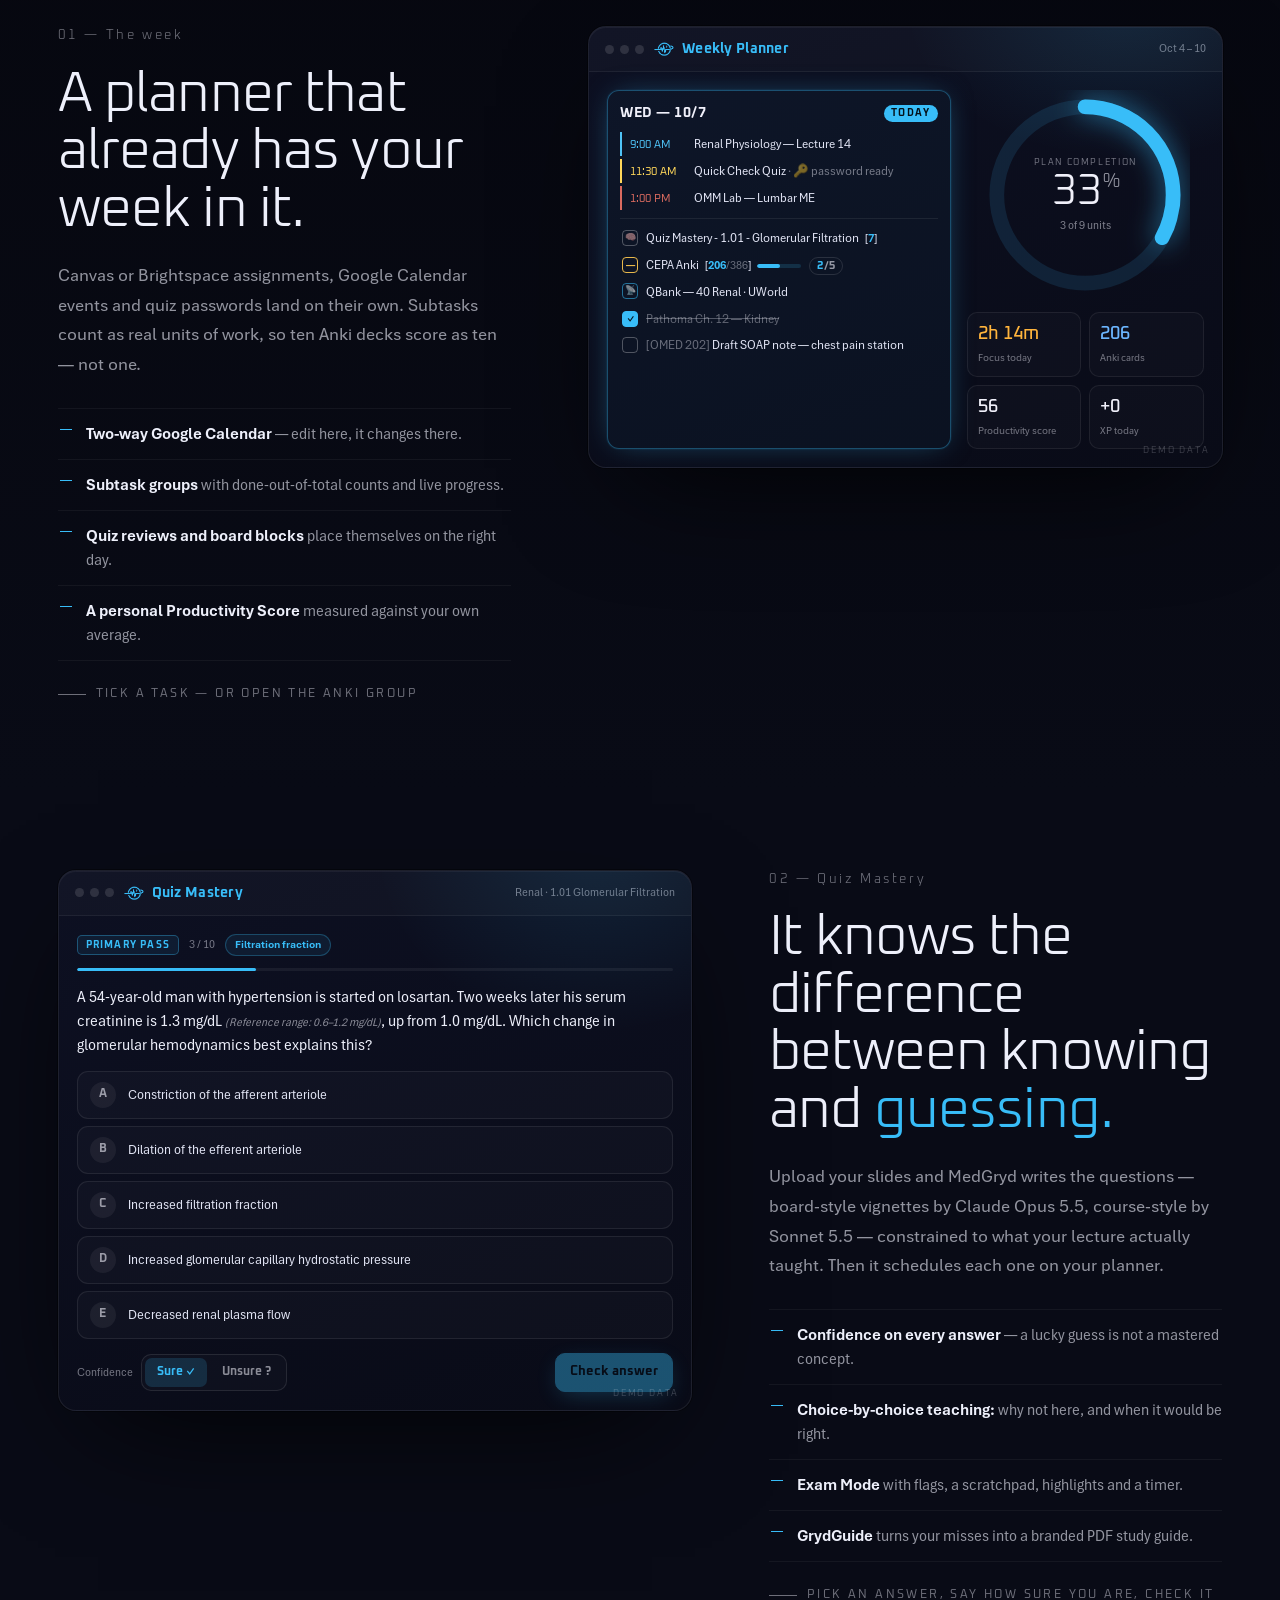
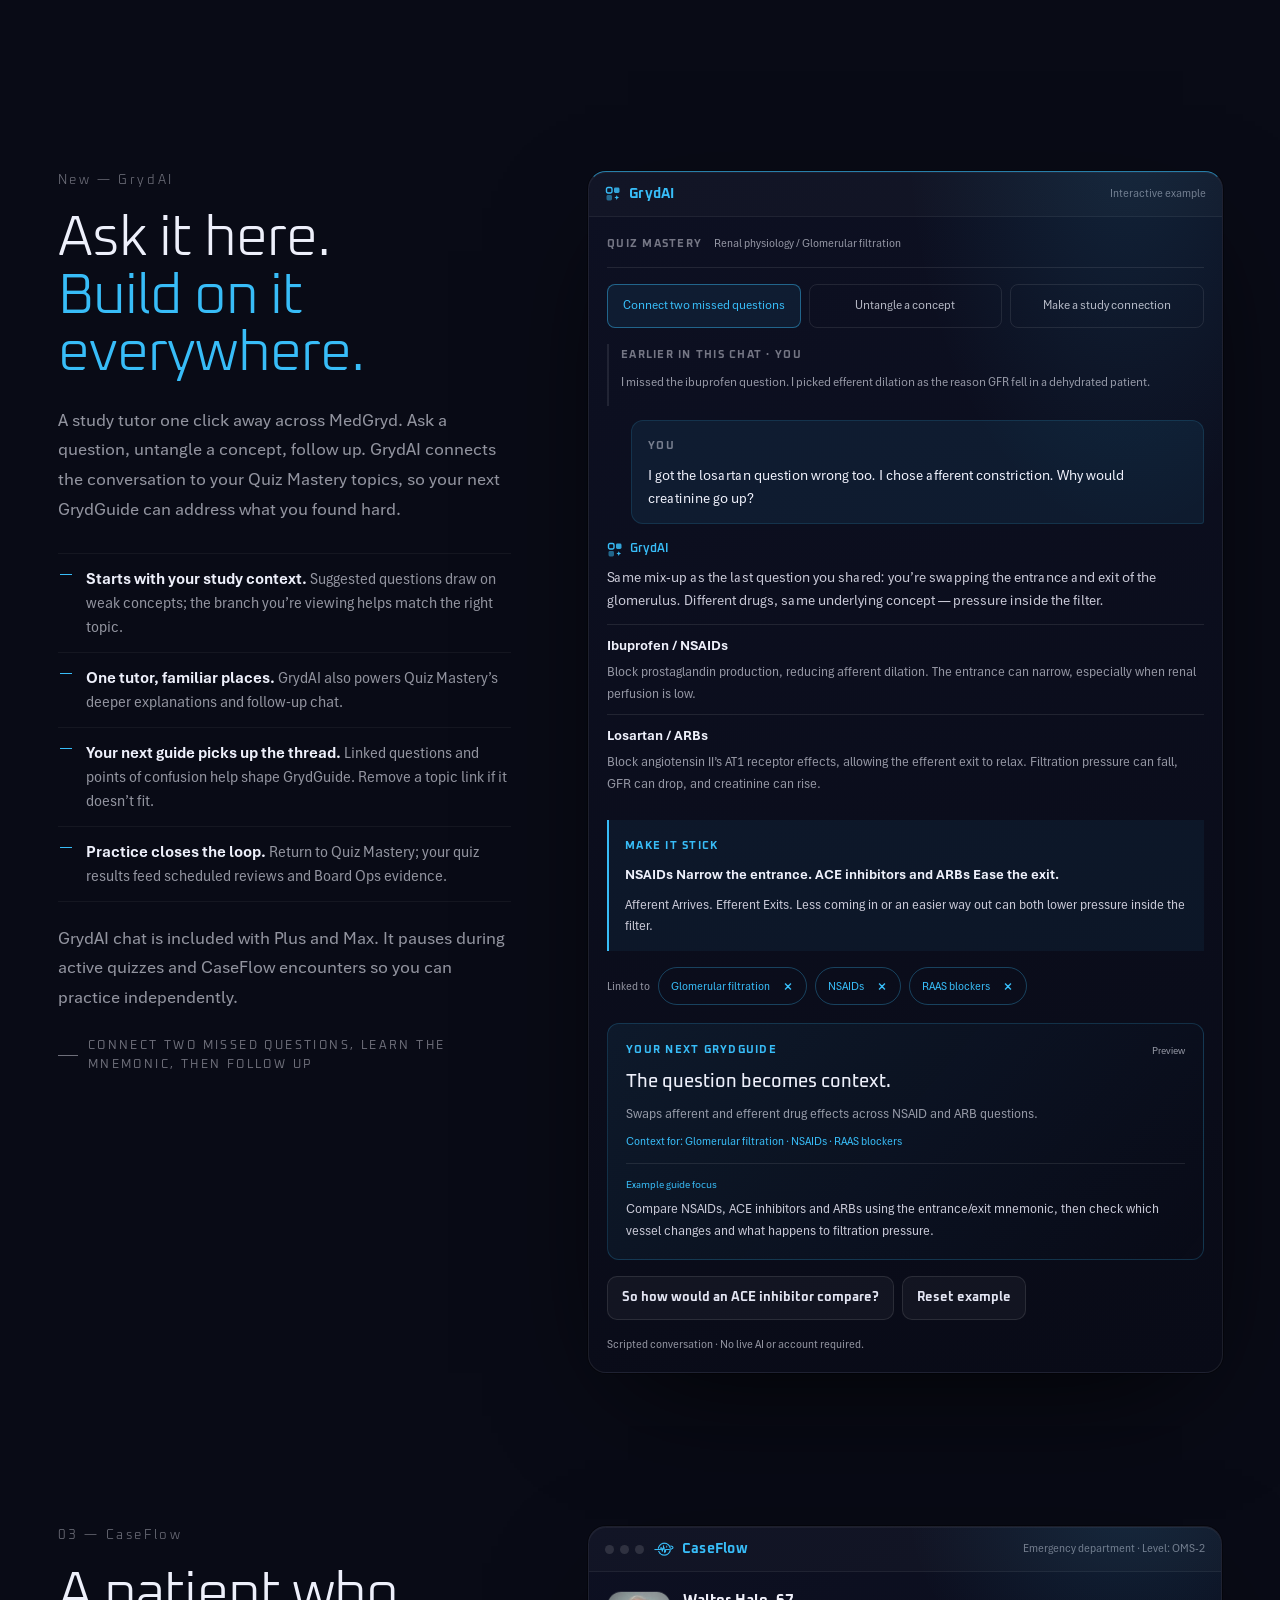
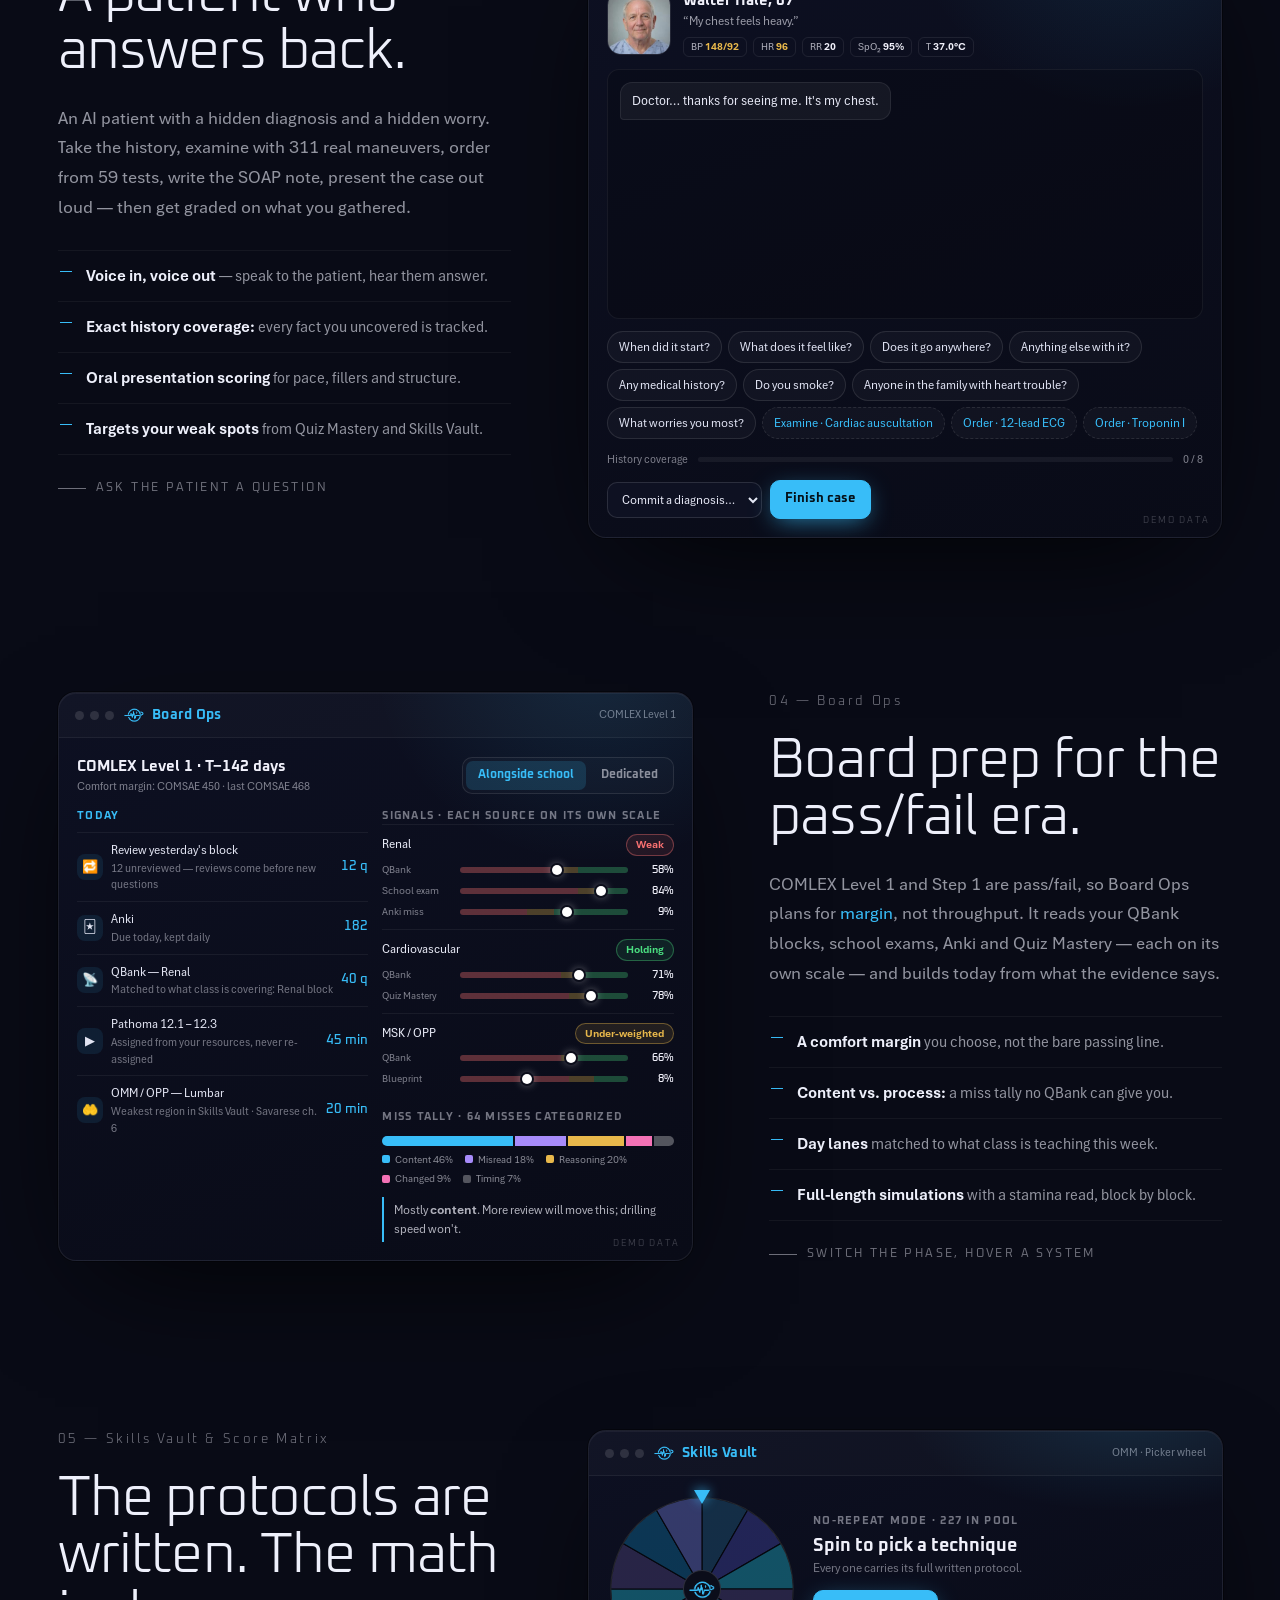
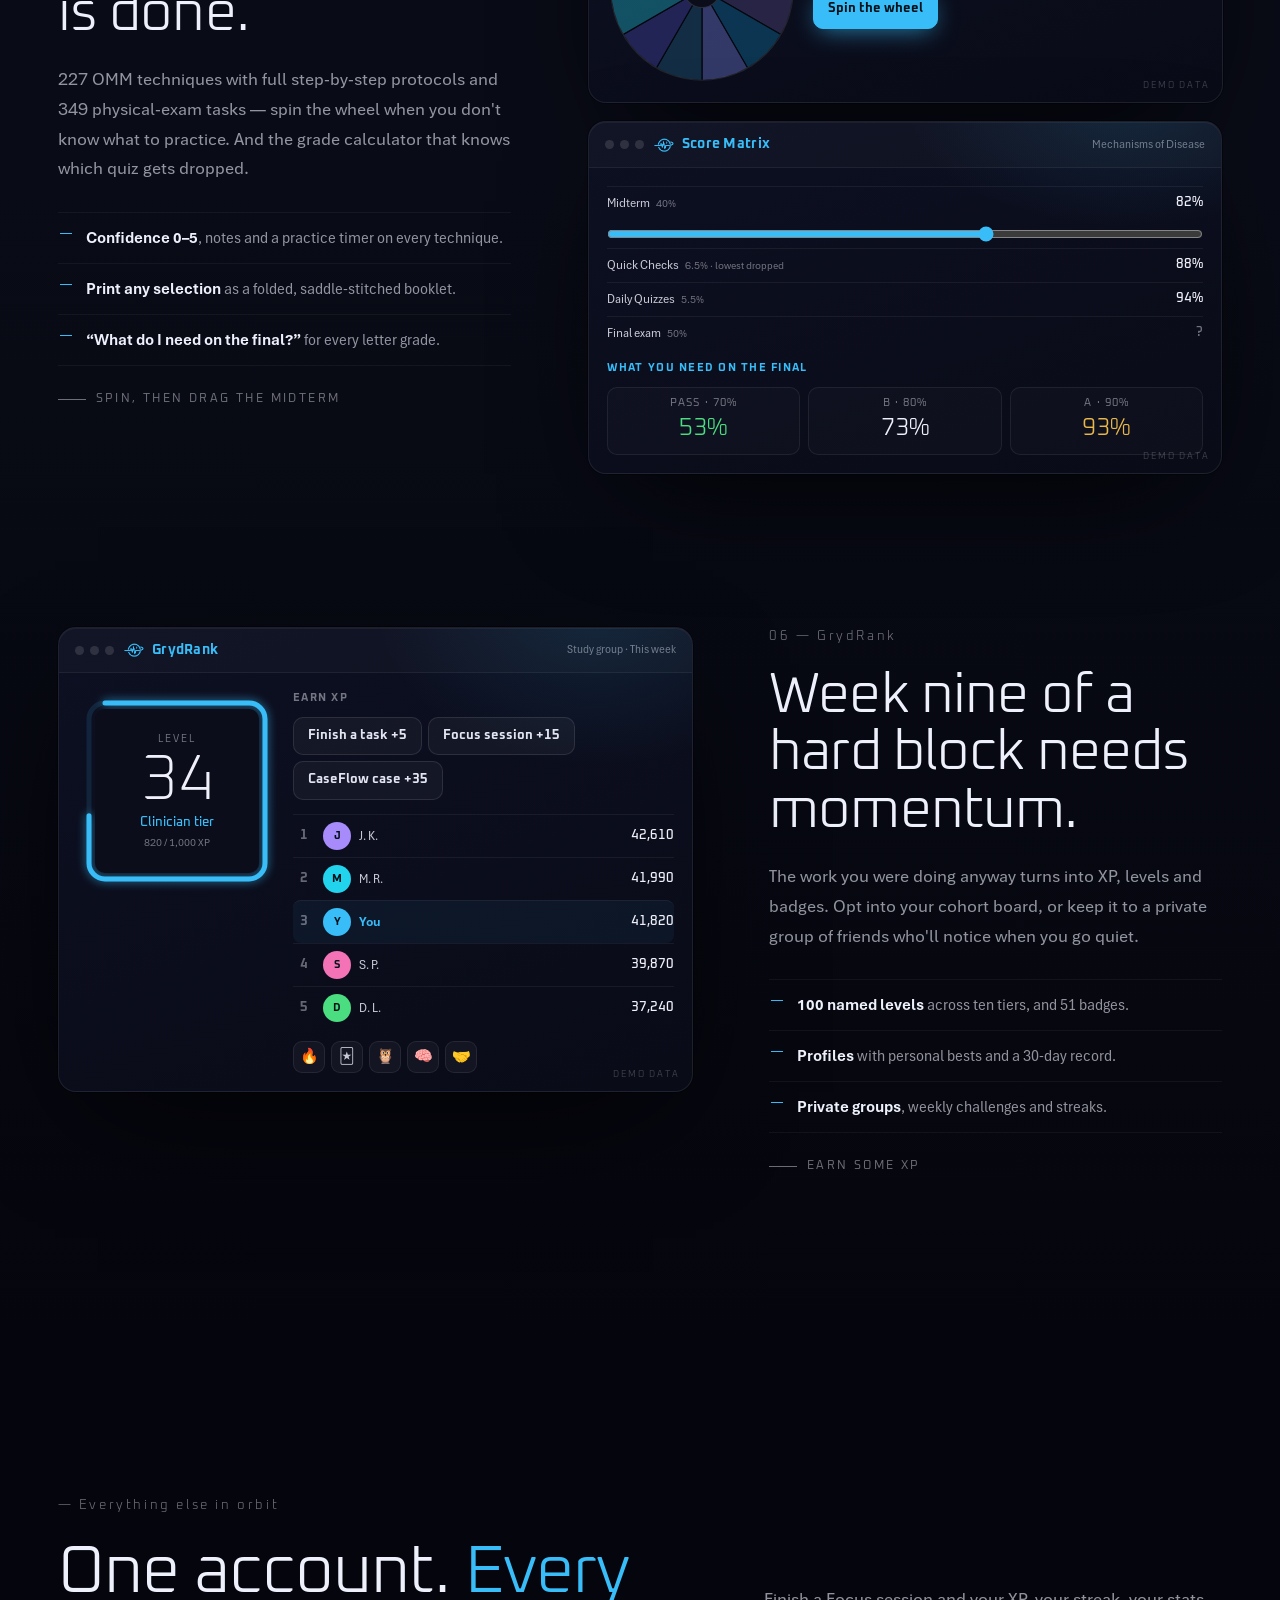
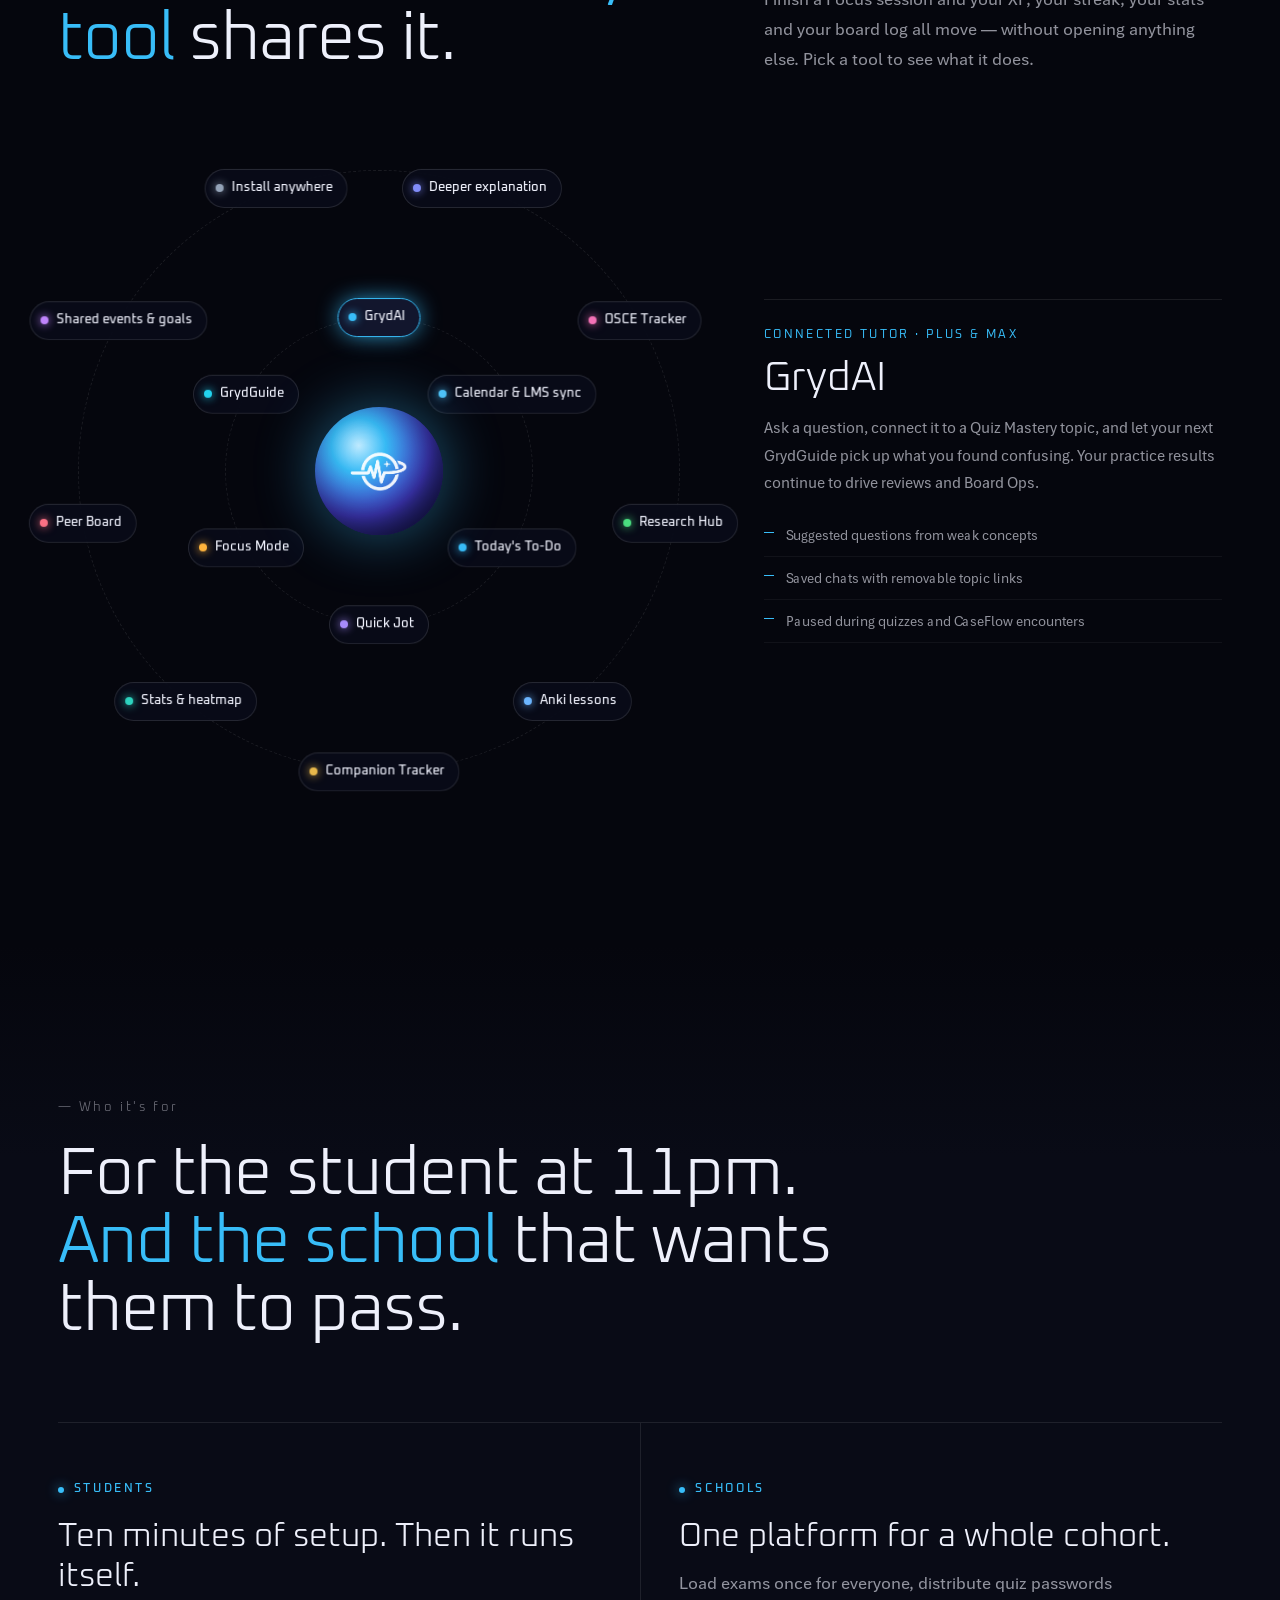
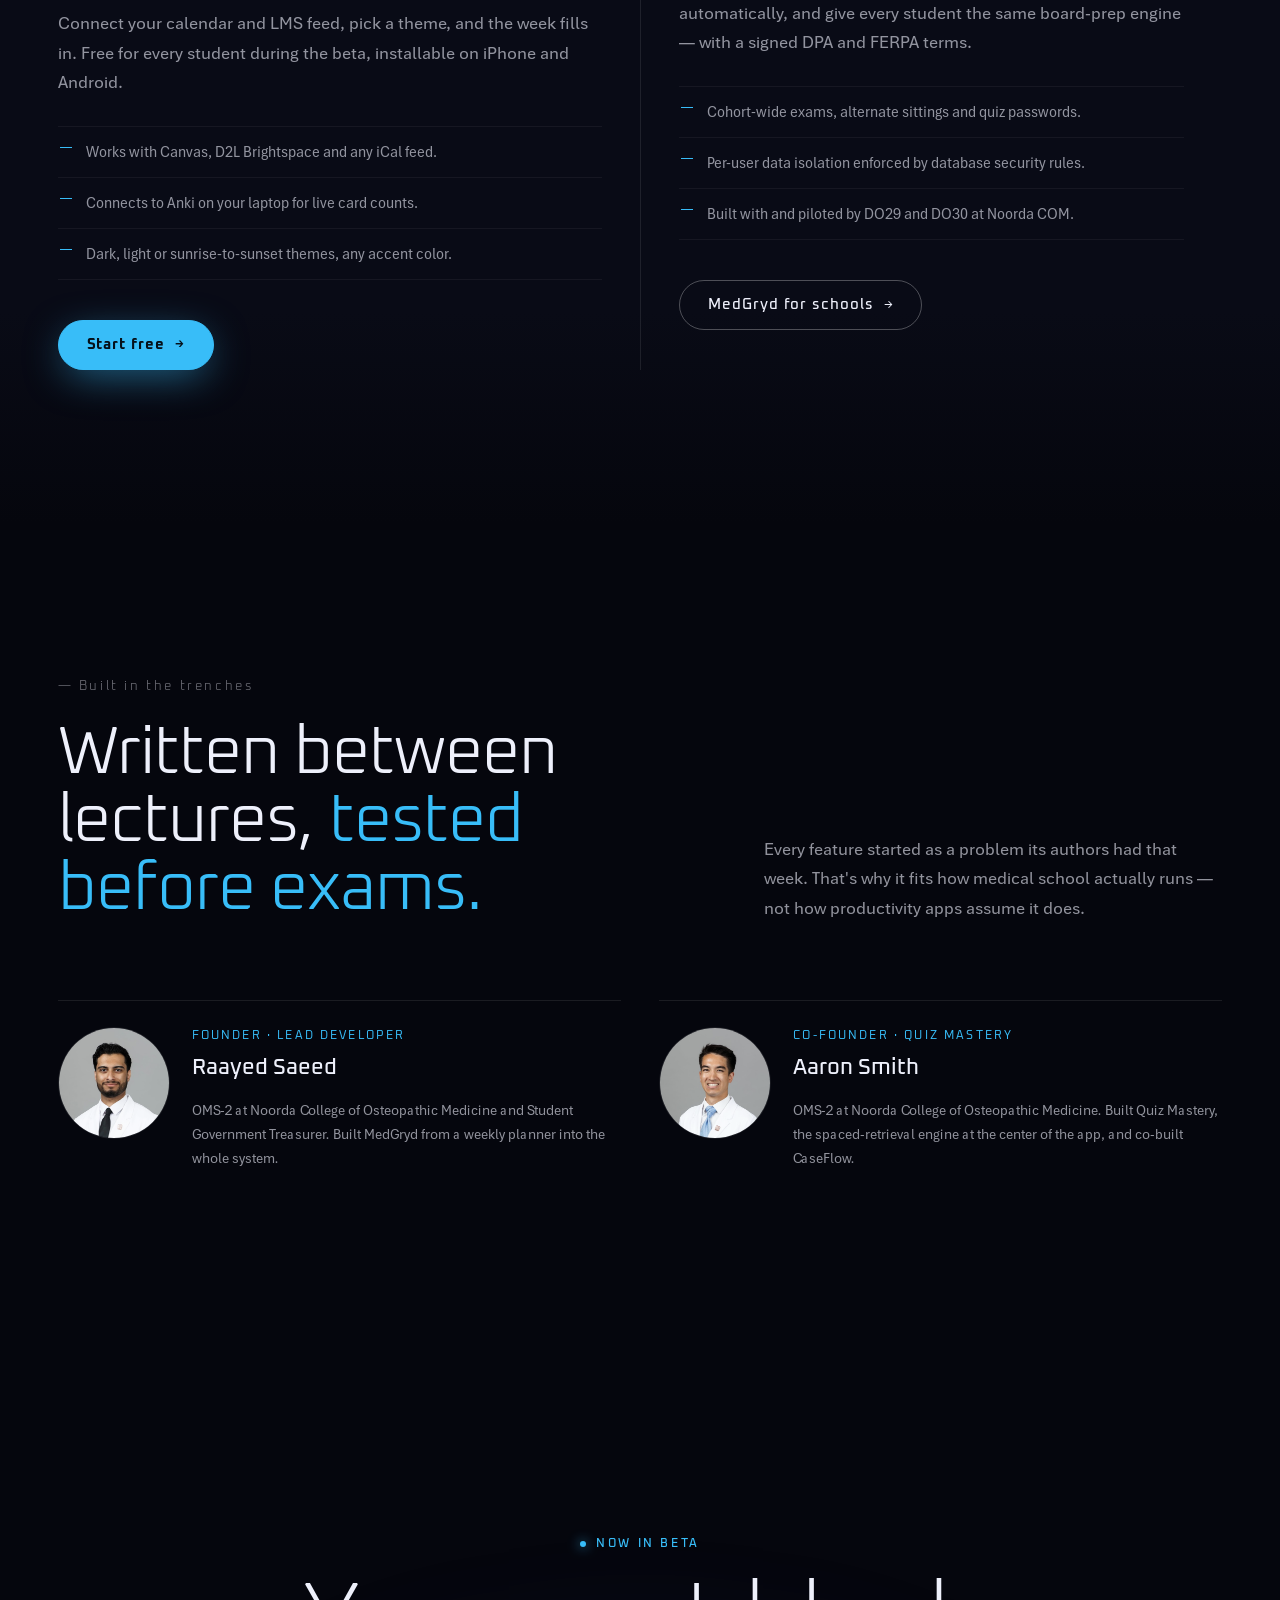
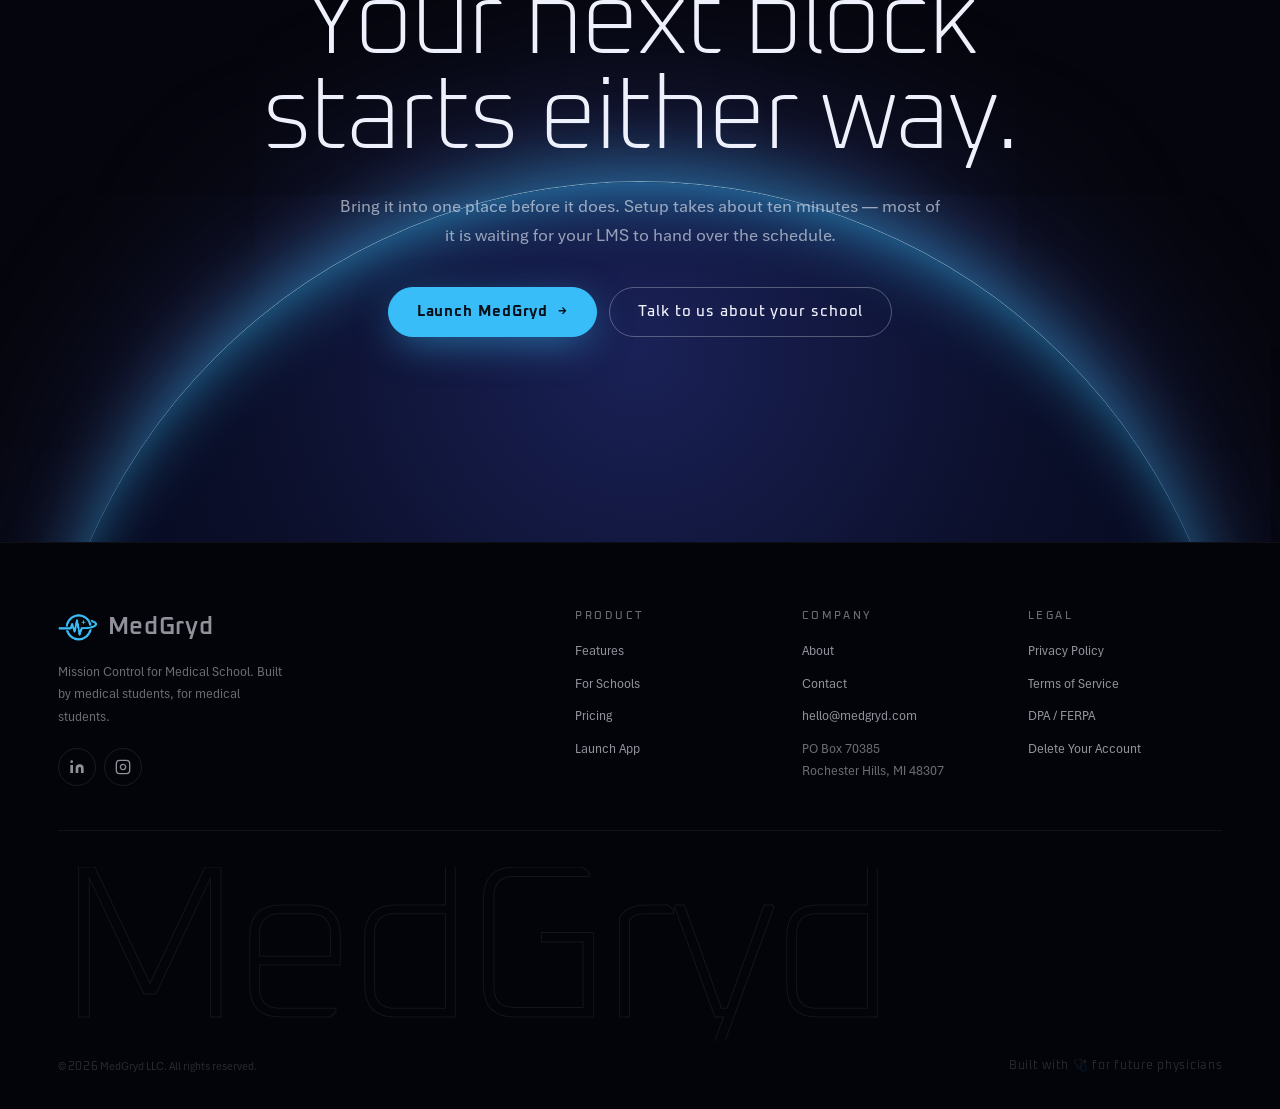
==== commit 96302d96: "Delete Your Account page, linked from every footer How to delete a MedGryd account in the app or by " ====
--- a/index.html
+++ b/index.html
@@ -399,7 +399,7 @@
       </div>
       <div>
         <h4>Legal</h4>
-        <ul><li><a href="privacy.html">Privacy Policy</a></li><li><a href="terms.html">Terms of Service</a></li><li><a href="dpa.html">DPA / FERPA</a></li></ul>
+        <ul><li><a href="privacy.html">Privacy Policy</a></li><li><a href="terms.html">Terms of Service</a></li><li><a href="dpa.html">DPA / FERPA</a></li><li><a href="delete-account.html">Delete Your Account</a></li></ul>
       </div>
     </div>
     <div class="footer-word" aria-hidden="true">MedGryd</div>
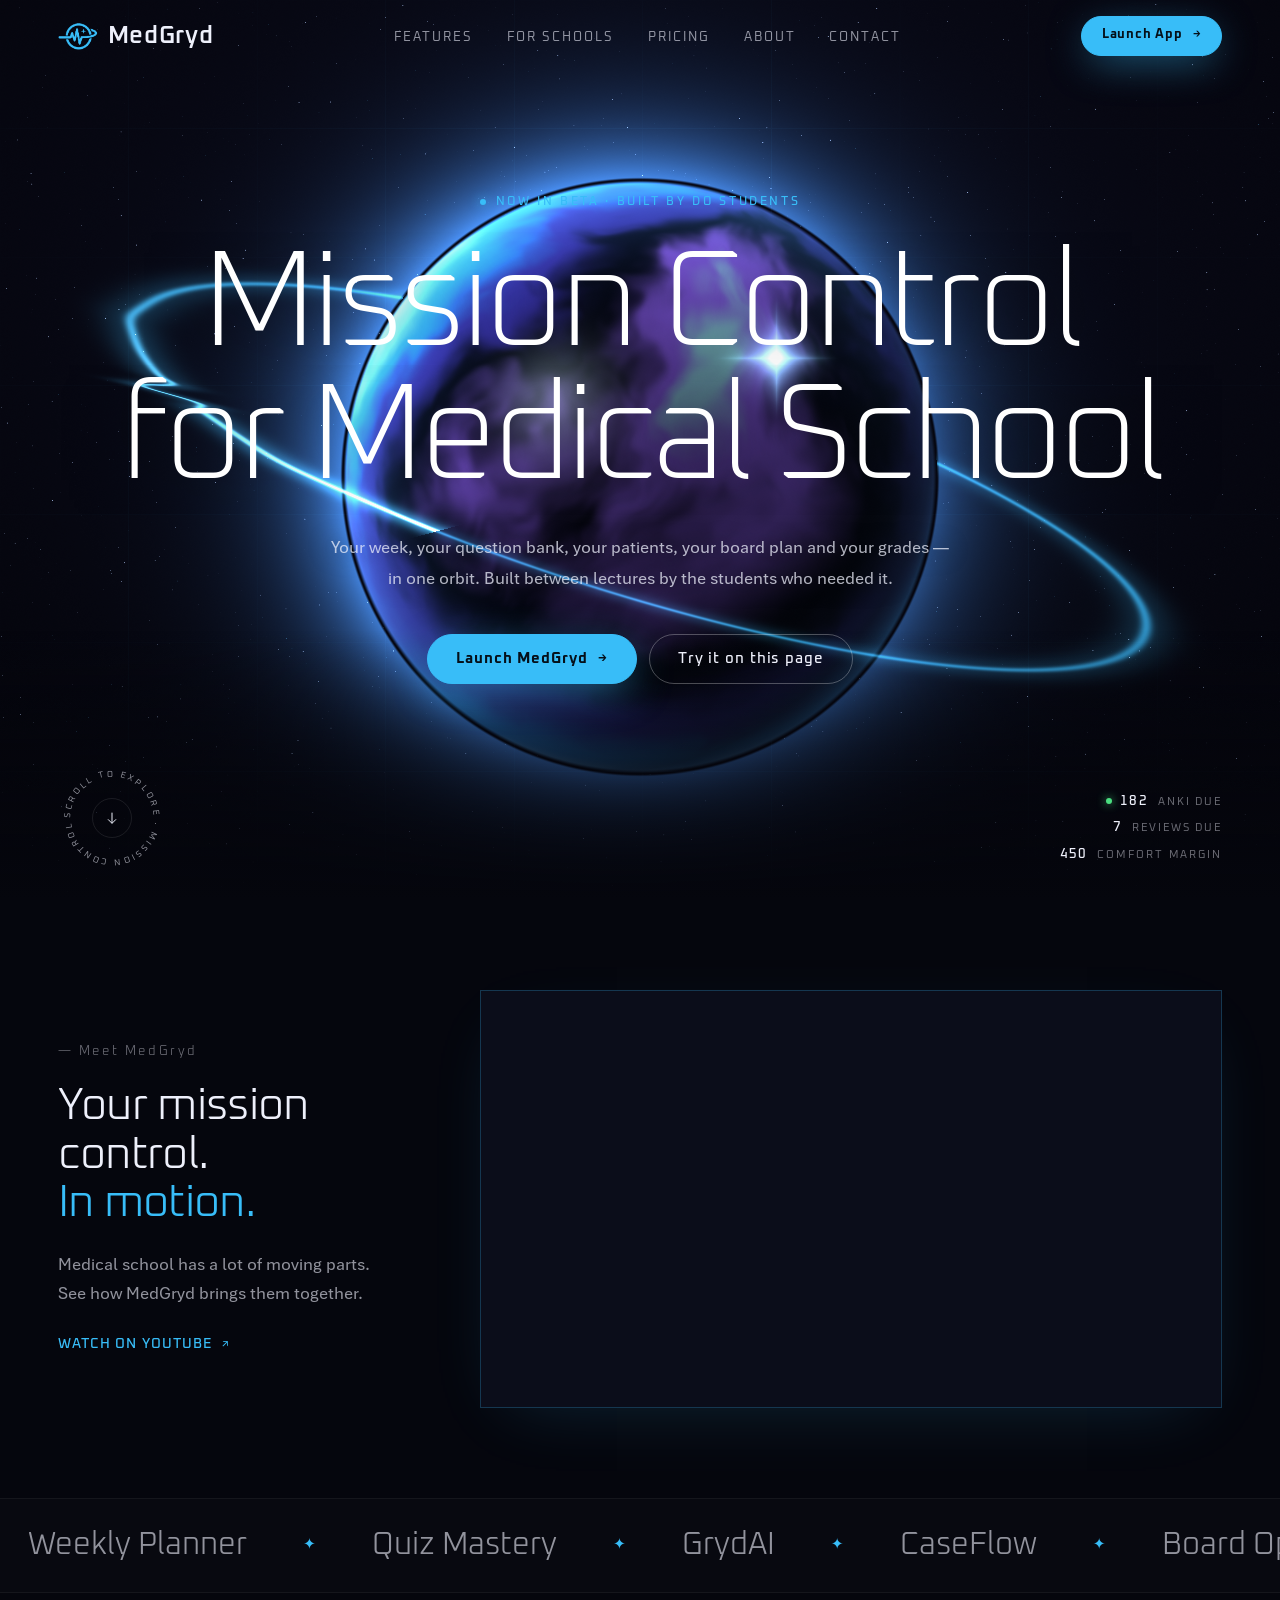
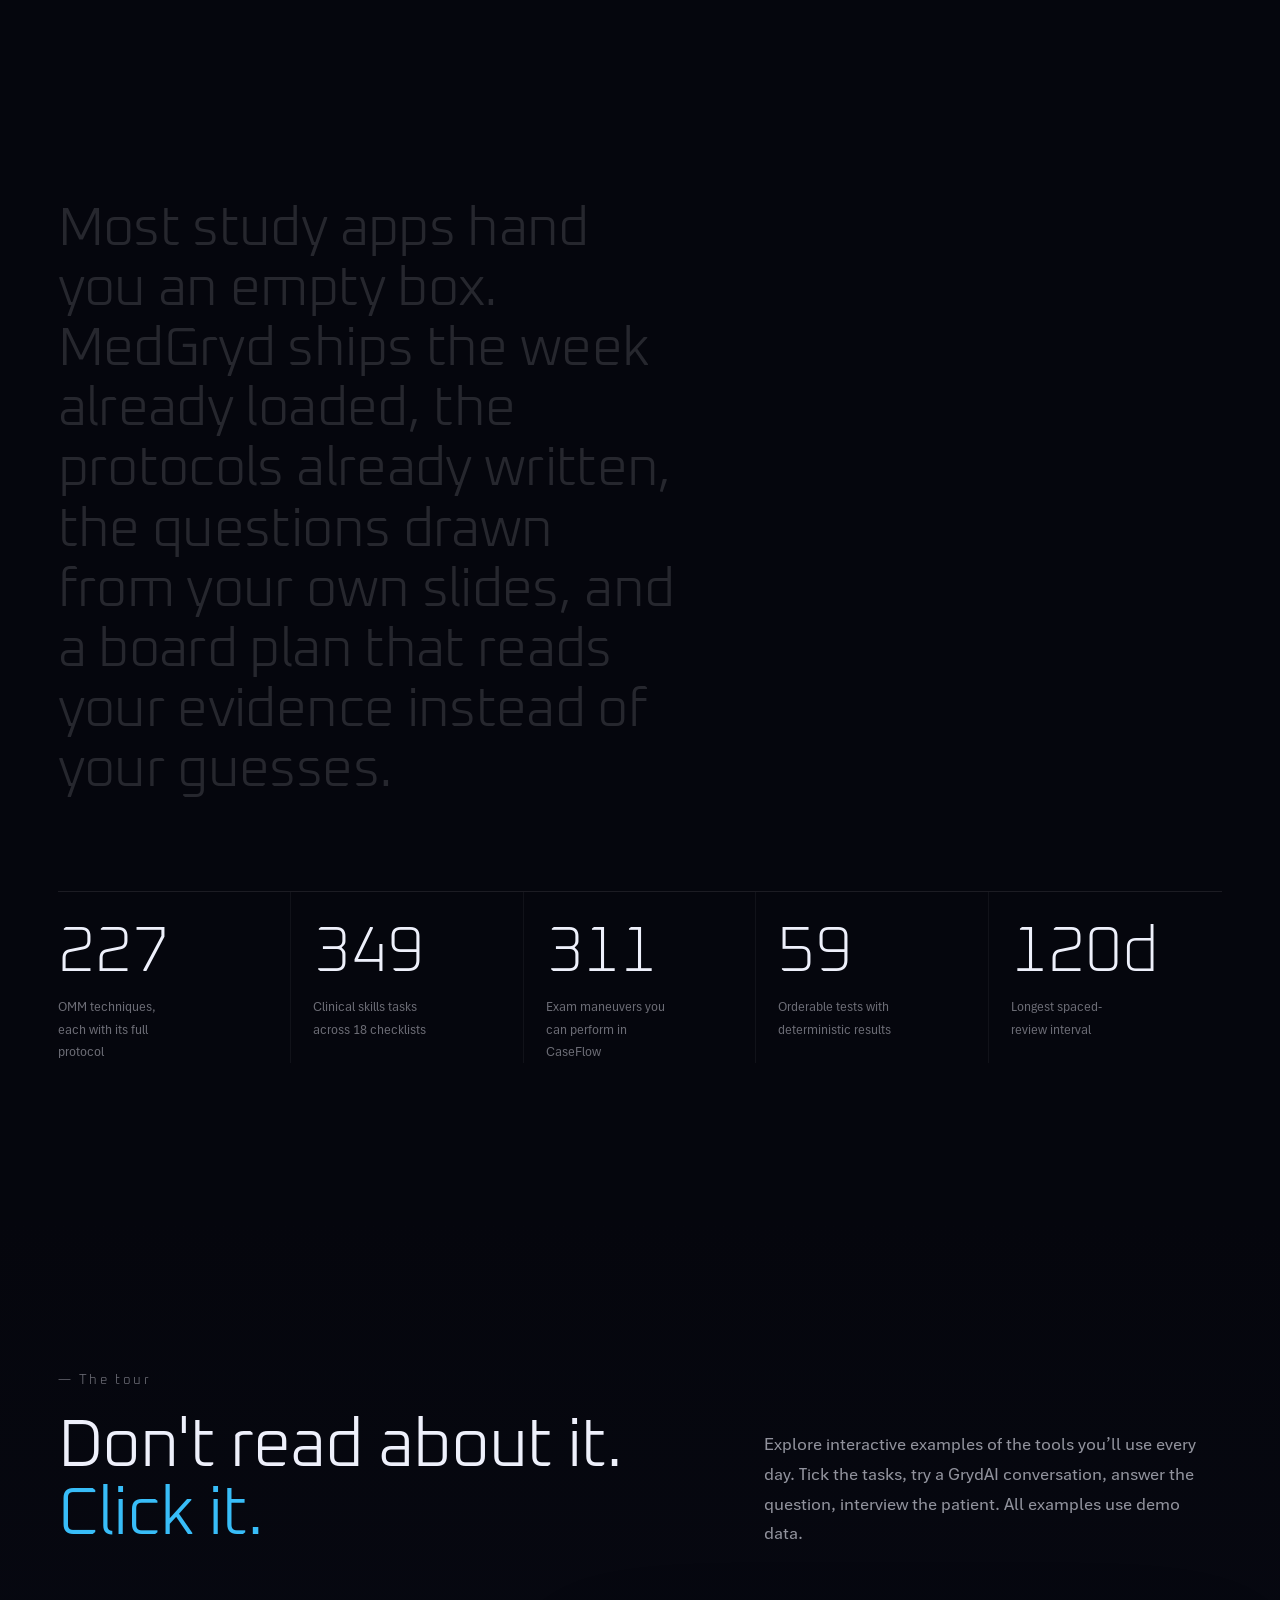
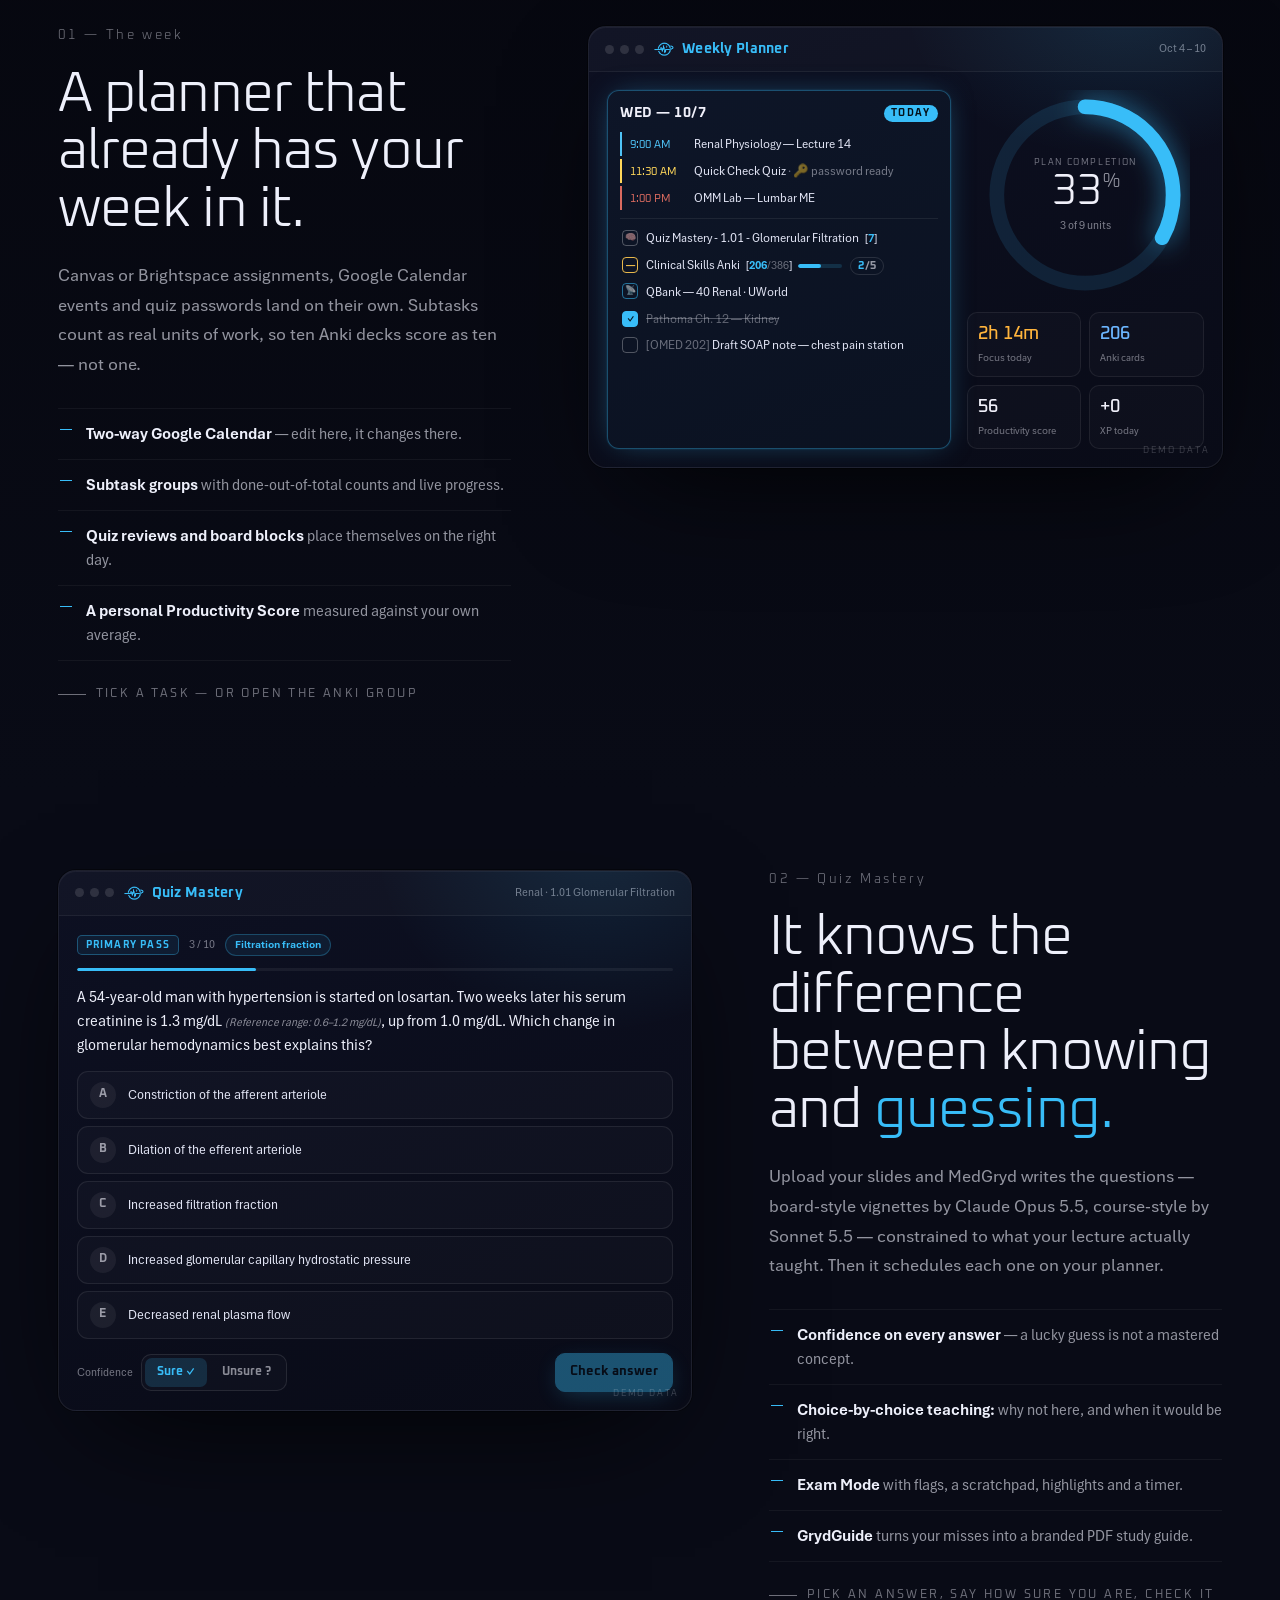
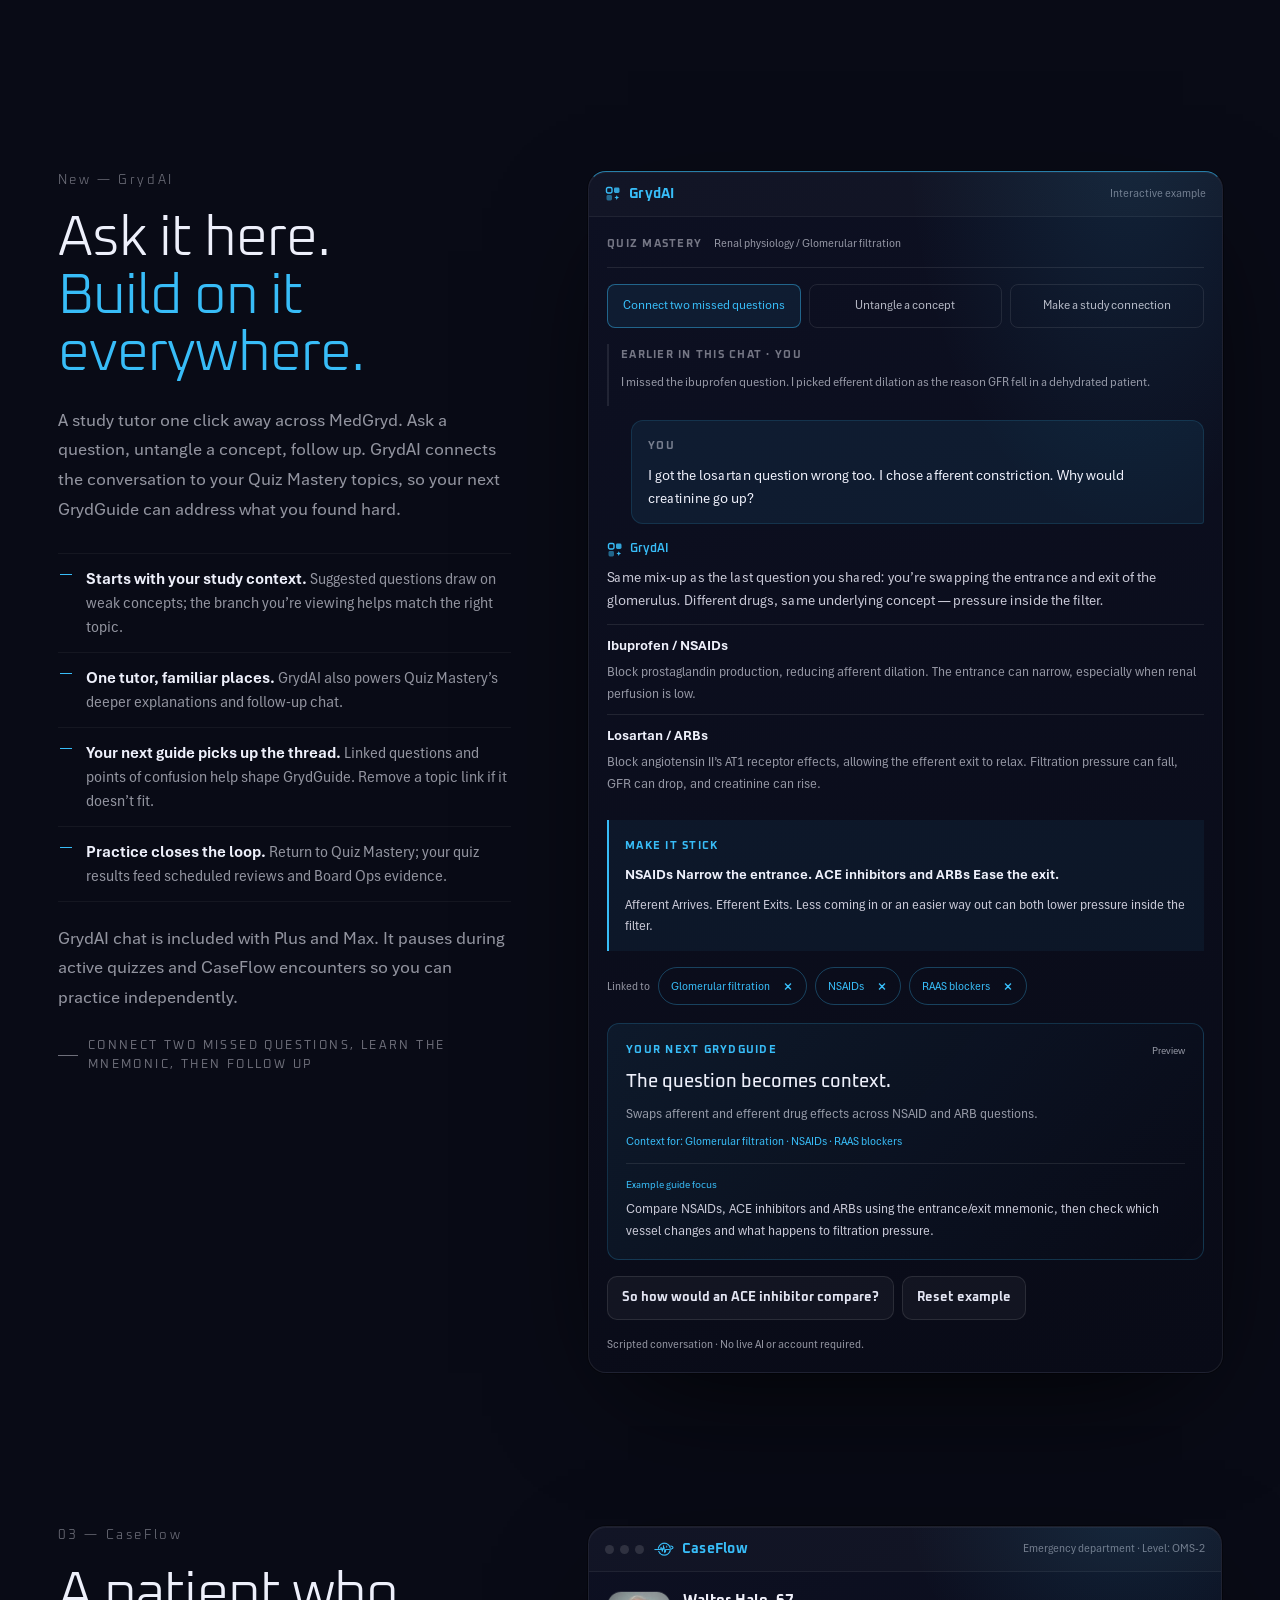
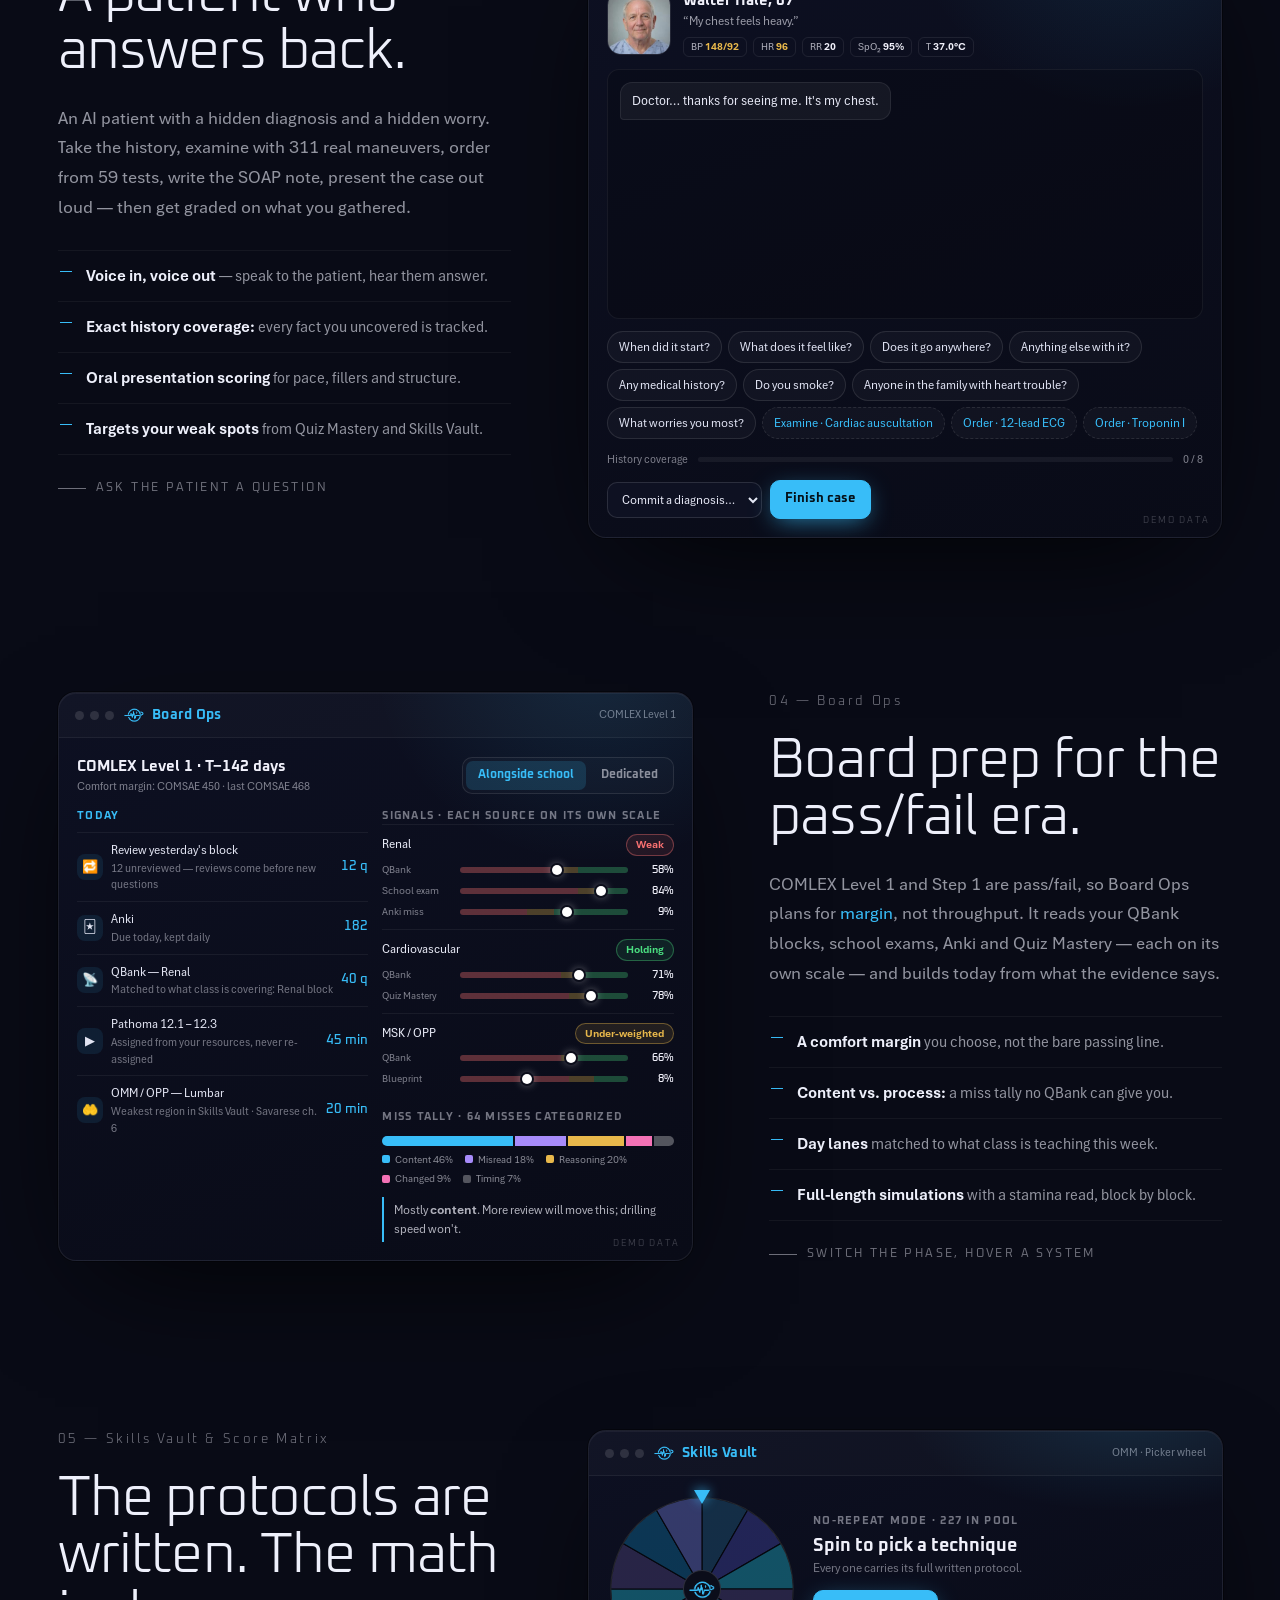
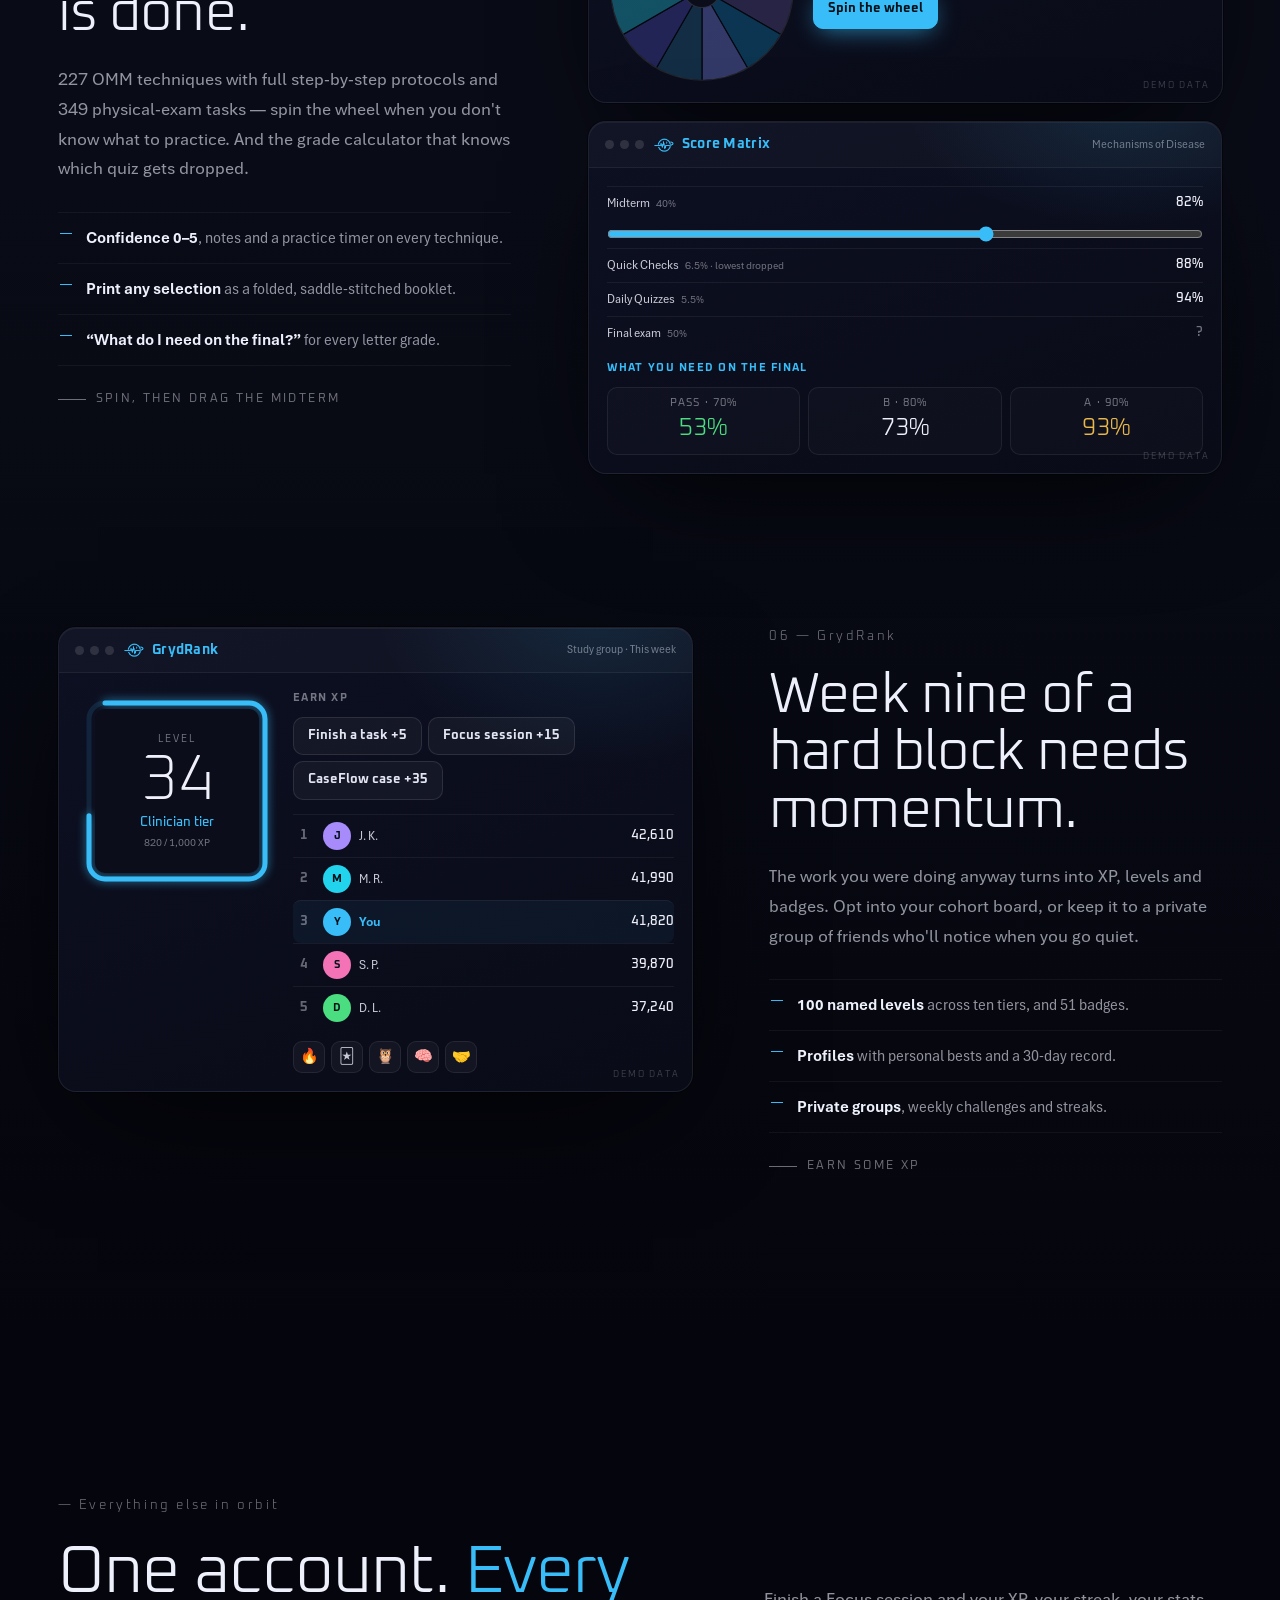
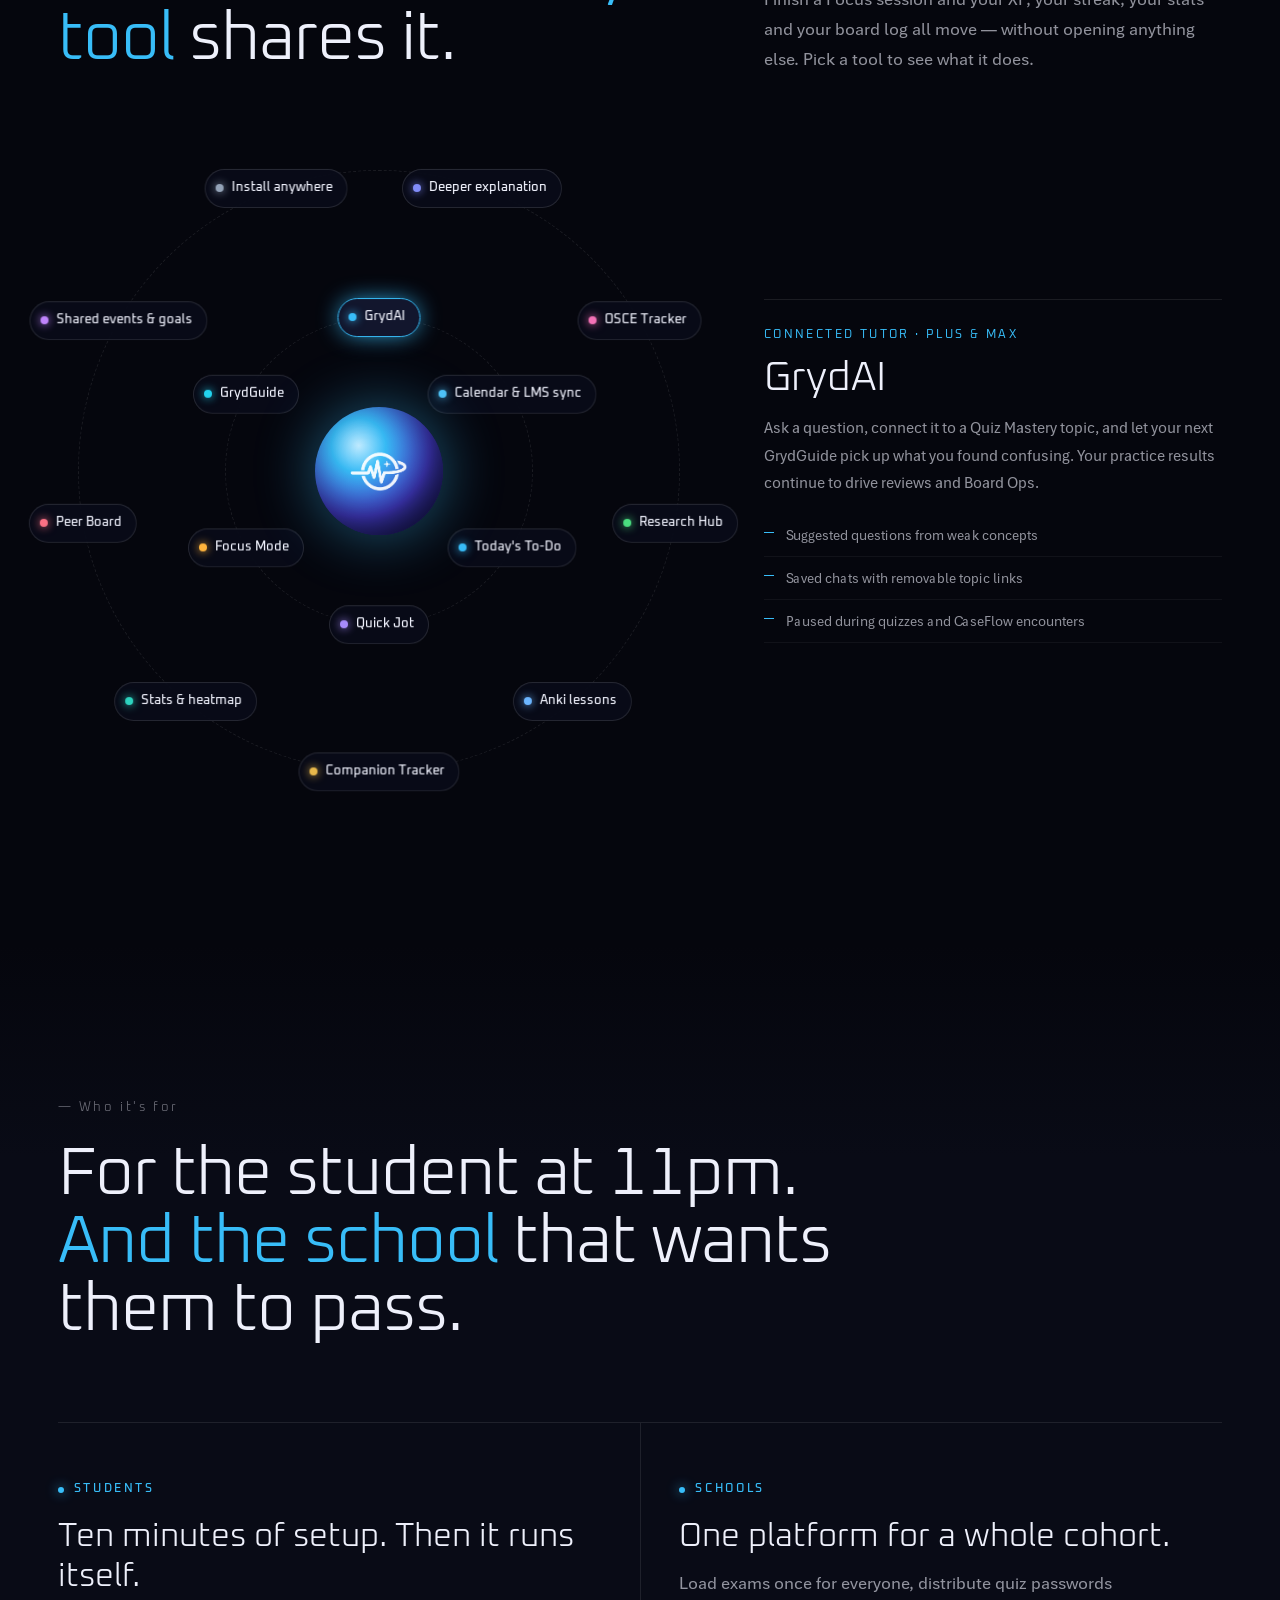
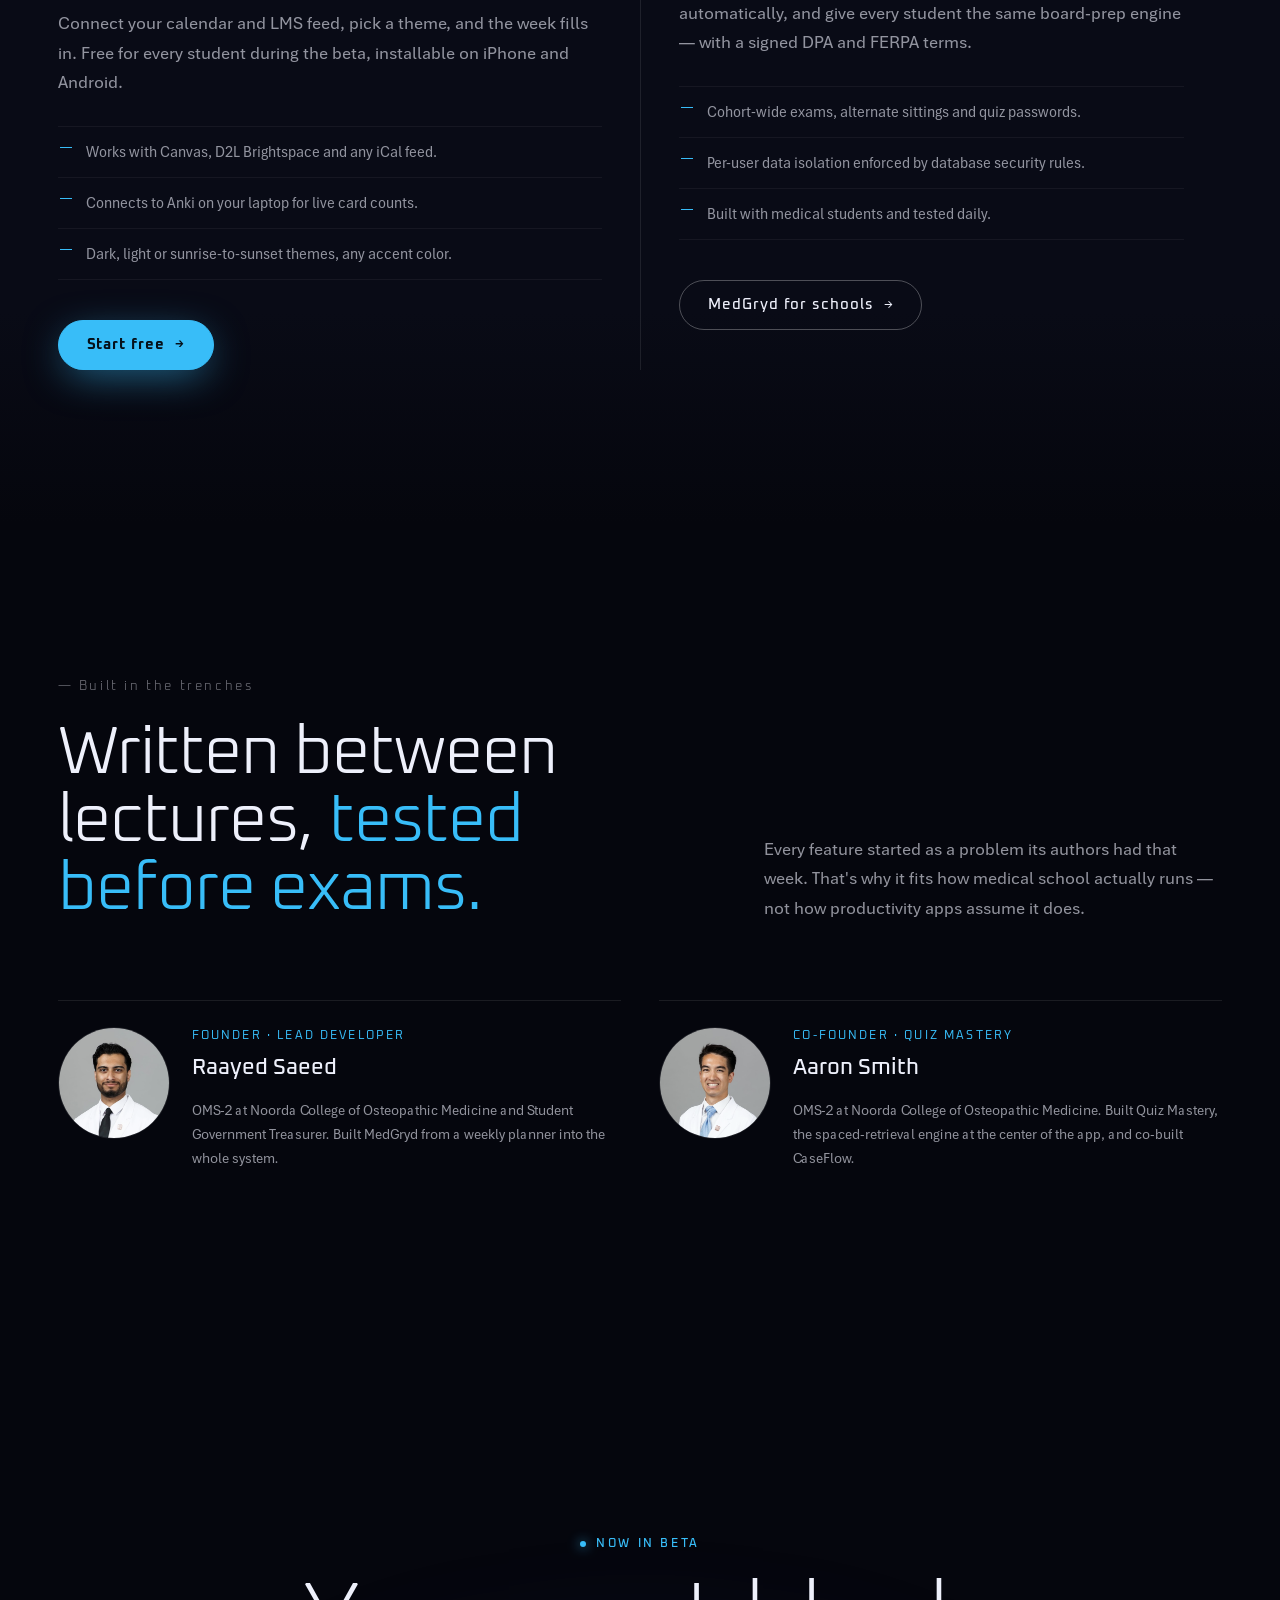
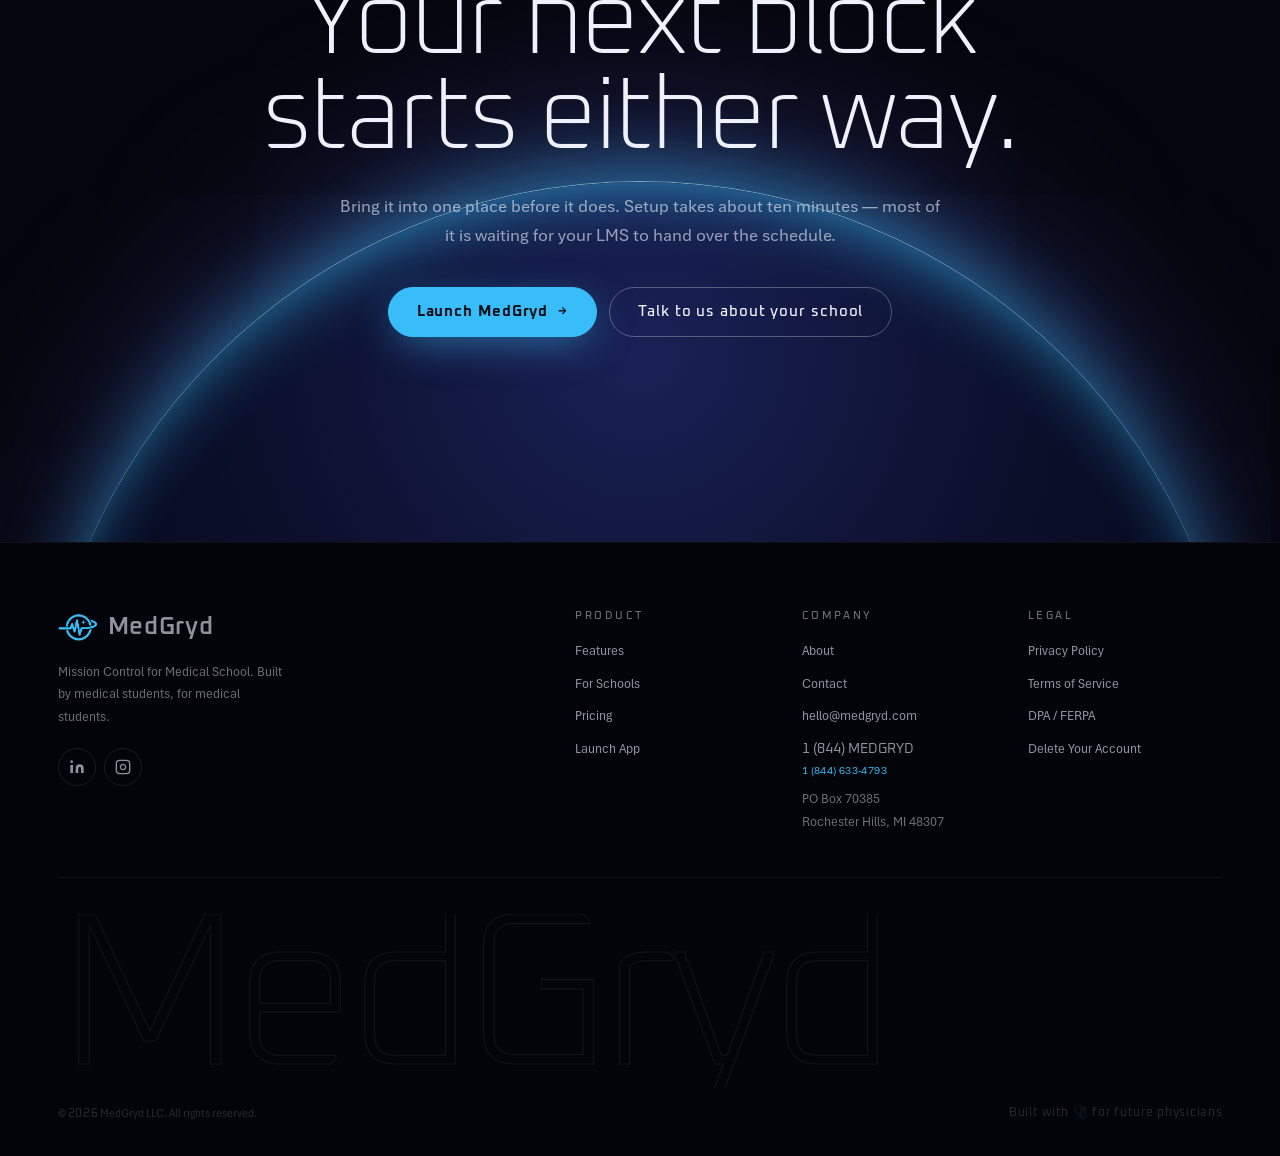
==== commit 8440646e: "Update contact phone and remove school affiliation from business copy" ====
--- a/index.html
+++ b/index.html
@@ -21,18 +21,18 @@
   <script type="application/ld+json">
   {"@context":"https://schema.org","@graph":[
     {"@type":"WebSite","@id":"https://medgryd.com/#website","url":"https://medgryd.com","name":"MedGryd","description":"Mission Control for Medical School","publisher":{"@id":"https://medgryd.com/#organization"}},
-    {"@type":"Organization","@id":"https://medgryd.com/#organization","name":"MedGryd","legalName":"MedGryd LLC","foundingDate":"2026-10-06","founder":[{"@type":"Person","name":"Raayed Saeed"},{"@type":"Person","name":"Aaron Smith"}],"url":"https://medgryd.com","logo":{"@type":"ImageObject","url":"https://medgryd.com/uploads/logo-blue.png"},"contactPoint":{"@type":"ContactPoint","email":"hello@medgryd.com","contactType":"customer service"},"sameAs":["https://www.linkedin.com/company/medgryd","https://instagram.com/medgryd"]},
+    {"@type":"Organization","@id":"https://medgryd.com/#organization","name":"MedGryd","legalName":"MedGryd LLC","foundingDate":"2026-10-06","founder":[{"@type":"Person","name":"Raayed Saeed"},{"@type":"Person","name":"Aaron Smith"}],"url":"https://medgryd.com","logo":{"@type":"ImageObject","url":"https://medgryd.com/uploads/logo-blue.png"},"telephone":"+1-844-633-4793","contactPoint":{"@type":"ContactPoint","telephone":"+1-844-633-4793","email":"hello@medgryd.com","contactType":"customer service"},"sameAs":["https://www.linkedin.com/company/medgryd","https://instagram.com/medgryd"]},
     {"@type":"WebApplication","@id":"https://medgryd.com/#app","name":"MedGryd","url":"https://app.medgryd.com","applicationCategory":"EducationalApplication","operatingSystem":"Web, iOS, Android (installable PWA)","description":"The study operating system for medical students.","offers":{"@type":"Offer","price":"0","priceCurrency":"USD","description":"Free for students during the beta."},"publisher":{"@id":"https://medgryd.com/#organization"}}
   ]}
   </script>
   <link rel="preconnect" href="https://fonts.googleapis.com" />
   <link rel="preconnect" href="https://fonts.gstatic.com" crossorigin />
   <link href="https://fonts.googleapis.com/css2?family=Oxanium:wght@200;300;400;500;600;700&display=swap" rel="stylesheet" />
-  <link rel="stylesheet" href="assets/site.css?v=5" />
+  <link rel="stylesheet" href="assets/site.css?v=6" />
   <link rel="stylesheet" href="assets/demos.css?v=5" />
   <script src="assets/site.js?v=3" defer></script>
   <script src="assets/planet.js?v=3" defer></script>
-  <script src="assets/demos.js?v=6" defer></script>
+  <script src="assets/demos.js?v=7" defer></script>
 </head>
 <body>
 <a class="skip" href="#main">Skip to content</a>
@@ -322,7 +322,7 @@
           <ul class="ticks">
             <li>Cohort-wide exams, alternate sittings and quiz passwords.</li>
             <li>Per-user data isolation enforced by database security rules.</li>
-            <li>Built with and piloted by DO29 and DO30 at Noorda COM.</li>
+            <li>Built with medical students and tested daily.</li>
           </ul>
           <div class="hero-actions" style="justify-content:flex-start"><a class="pill" href="schools.html">MedGryd for schools <span class="arr" aria-hidden="true">→</span></a></div>
         </div>
@@ -394,7 +394,7 @@
       </div>
       <div>
         <h4>Company</h4>
-        <ul><li><a href="about.html">About</a></li><li><a href="contact.html">Contact</a></li><li><a href="mailto:hello@medgryd.com">hello@medgryd.com</a></li></ul>
+        <ul><li><a href="about.html">About</a></li><li><a href="contact.html">Contact</a></li><li><a href="mailto:hello@medgryd.com">hello@medgryd.com</a></li><li><a class="phone-link" href="tel:+18446334793" aria-label="Call MedGryd at 1 844 633 4793"><span class="phone-name">1 (844) MEDGRYD</span><small>1 (844) 633-4793</small></a></li></ul>
         <address>PO Box 70385<br />Rochester Hills, MI 48307</address>
       </div>
       <div>
--- a/assets/site.css
+++ b/assets/site.css
@@ -431,6 +431,11 @@
 .closer .lede { margin: 26px auto 0; }
 .closer .hero-actions { margin-top: 36px; }
 
+/* The vanity number leads; the smaller accent line makes dialing easy. */
+.phone-link { display: inline-flex; flex-direction: column; align-items: flex-start; gap: 2px; font-family: var(--display); line-height: 1.5; white-space: nowrap; text-decoration: none; }
+.phone-link small { color: var(--accent); font-family: var(--body); font-size: 0.8em; font-weight: 400; letter-spacing: 0.035em; font-variant-numeric: tabular-nums; }
+.footer .phone-link { transition: color 160ms ease; }
+
 /* ── Footer ───────────────────────────────────────────────────────────── */
 .footer { border-top: 1px solid var(--hair-2); padding: 64px 0 32px; background: #030409; font-size: 14px; }
 .footer-top { display: grid; grid-template-columns: minmax(0, 5fr) repeat(3, minmax(0, 2fr)); gap: 32px; padding-bottom: 44px; border-bottom: 1px solid var(--hair-2); }
